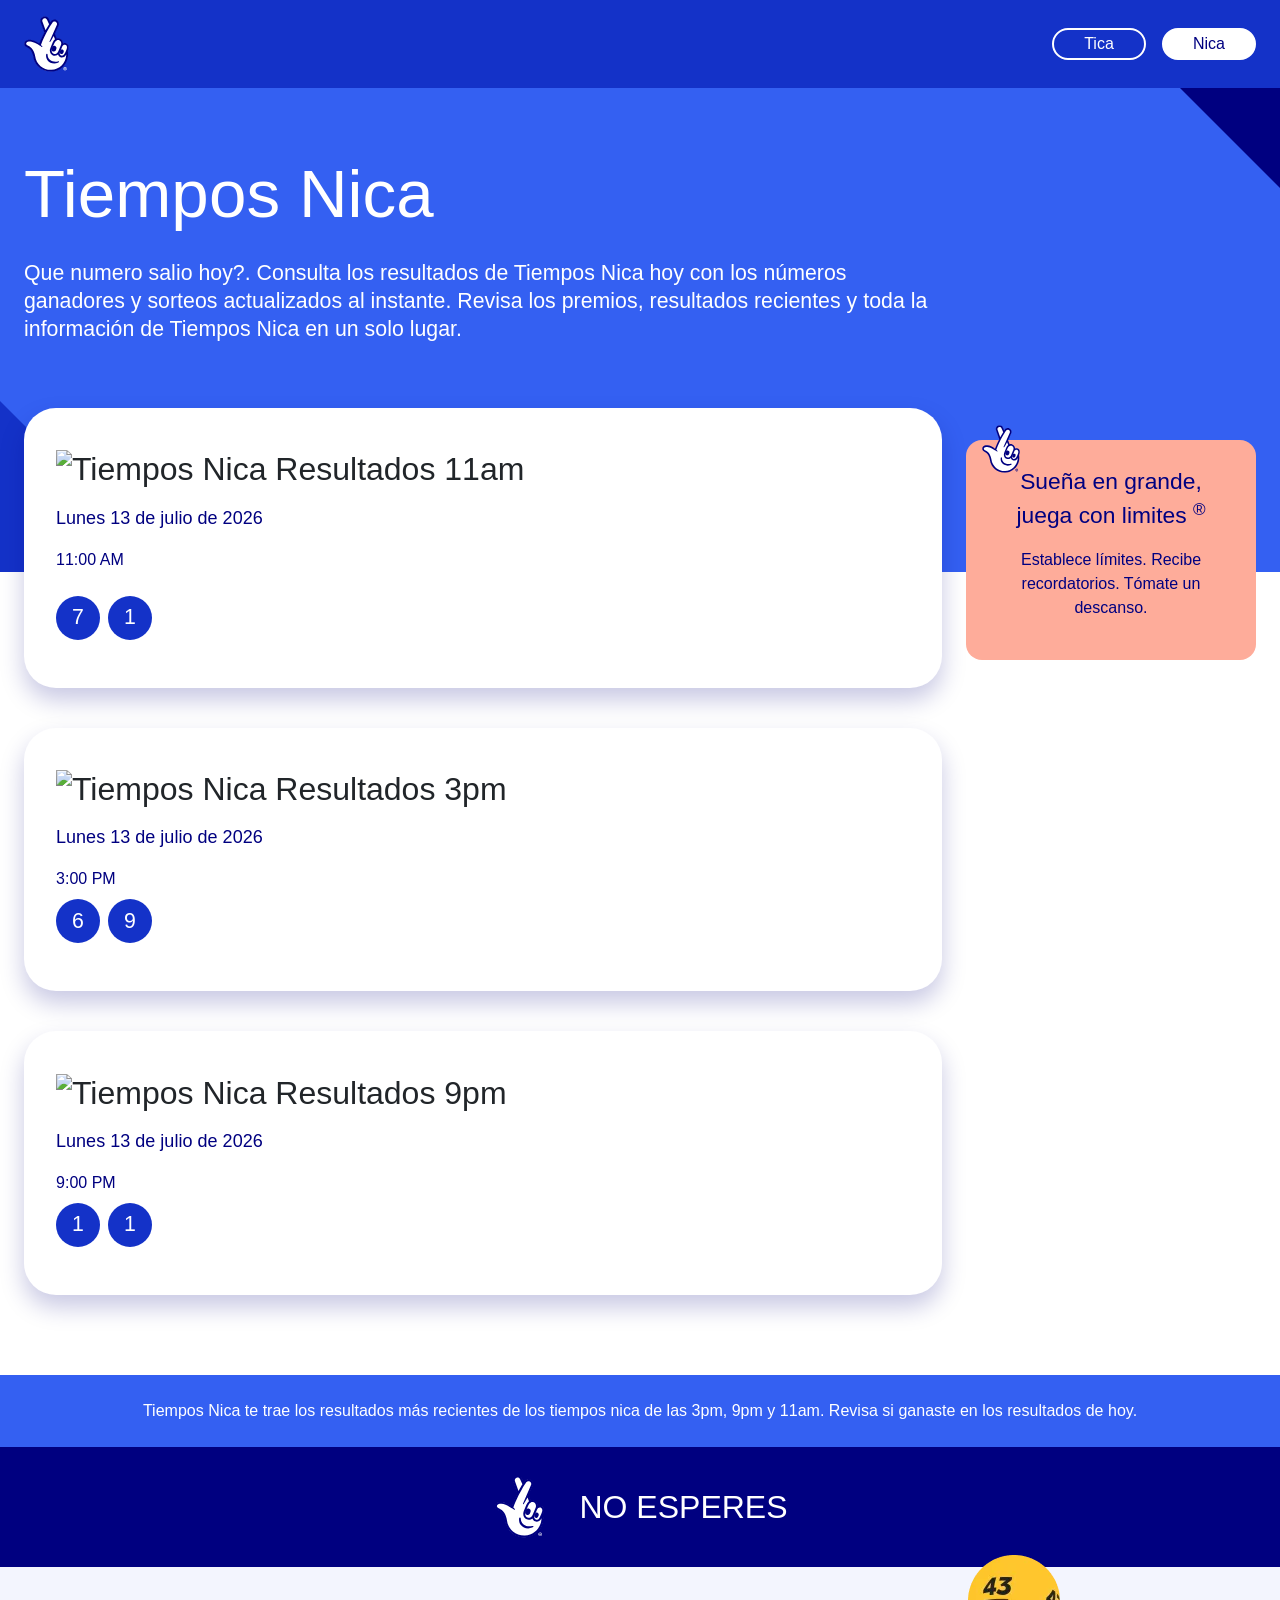
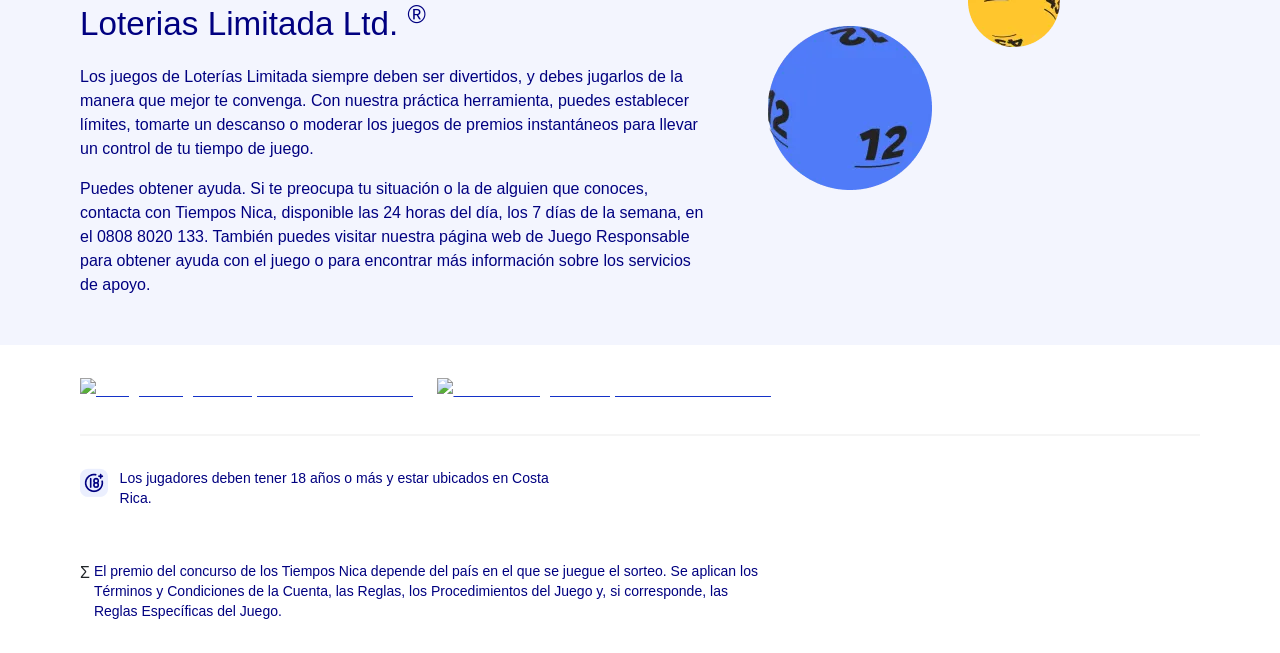
==== index.htm @ 94d317d3 "s" ====
<!DOCTYPE html>

<html lang="es" data-scroll-behavior="smooth">
<head>
    <meta http-equiv="Content-Type" content="text/html; charset=UTF-8">
    <meta name="viewport" content="width=device-width, initial-scale=1">
    <link rel="stylesheet" href="./index_files/b91331ca4cf0645f.css" data-precedence="next">
    <link rel="stylesheet" href="./index_files/c80facf94a48b3ea.css?v2" data-precedence="next">
    <link rel="stylesheet" href="./index_files/f60a9f357fb2c5e1.css" data-precedence="next">
    <link rel="stylesheet" href="./index_files/9b5e4468d14d5521.css" data-precedence="next">
    <link rel="stylesheet" href="./index_files/c8c518d7dde4d8b0.css" data-precedence="next">
    <link rel="stylesheet" href="./index_files/937b028fa9c31953.css" data-precedence="next">
    <link rel="stylesheet" href="./index_files/4272a26896e63f54.css" data-precedence="next">
    <link rel="stylesheet" href="./index_files/40948e097351387e.css" data-precedence="next">
    <link rel="stylesheet" href="./index_files/02d231646bdfc0f1.css" data-precedence="next">
    <link rel="stylesheet" href="./index_files/193616021d55c26c.css" data-precedence="next">
    <link rel="stylesheet" href="./index_files/88dc583712f9b61b.css" data-precedence="next">
    <link rel="stylesheet" href="./index_files/300d62b565ecec5e.css" data-precedence="next">
    <link rel="stylesheet" href="./index_files/9133da2614f5535d.css" data-precedence="next">
    <link rel="stylesheet" href="./index_files/2f3282a931a7475a.css" data-precedence="next">
    <link rel="stylesheet" href="./index_files/ac7d17619cada562.css" data-precedence="next">
    <link rel="stylesheet" href="./index_files/0a703bcd1835ee09.css" data-precedence="next">
    <link rel="stylesheet" href="./index_files/8fef4df285d42740.css" data-precedence="next">
    <link rel="stylesheet" href="./index_files/850e0b289248e251.css" data-precedence="next">
    <link rel="stylesheet" href="./index_files/7321ca922b3848a6.css" data-precedence="next">
    <link rel="stylesheet" href="./index_files/1e515f8f910b0771.css" data-precedence="next">
    <link rel="stylesheet" href="./index_files/5352b1b0f7ed71b0.css" data-precedence="next">
    <link rel="stylesheet" href="./index_files/c5ed8605e4076c84.css" data-precedence="next">
    <link rel="stylesheet" href="./index_files/15226945d158ae3d.css" data-precedence="next">
    <link rel="stylesheet" href="./index_files/77a03cfeb81c19ca.css" data-precedence="next">
    <link rel="stylesheet" href="./index_files/85710d4b457e69ac.css" data-precedence="next">
    <link rel="stylesheet" href="./index_files/637674d7630ab013.css" data-precedence="next">
    <link rel="stylesheet" href="./index_files/31511e2725c6962b.css" data-precedence="next">
    <link rel="stylesheet" href="./index_files/b39f042e0f884bc2.css" data-precedence="next">
    <link rel="stylesheet" href="./index_files/ea9350707ae0efef.css" data-precedence="next">
    <link rel="stylesheet" href="./index_files/63602160ccd2aa16.css" data-precedence="next">
    <link rel="stylesheet" href="./index_files/333f17402184adb2.css" data-precedence="next">
    <link rel="stylesheet" href="./index_files/55c89e424d4853f4.css" data-precedence="next">
    <link rel="stylesheet" href="./index_files/3484f2c9f45122ac.css" data-precedence="next">
    <link rel="stylesheet" href="./index_files/086278ffa2a8816a.css" data-precedence="next">
    <link rel="stylesheet" href="./index_files/0440f9f824f67350.css" data-precedence="next">
    <link rel="stylesheet" href="./index_files/4575ee858dab343c.css" data-precedence="next">

    <link rel="icon" href="https://www.tiemponica.com/index_files/img/logo-icon.svg" type="image/png"/>

    <link rel="preload" as="script" fetchpriority="low" href="./index_files/webpack-ab505ee9754d03d5.js.descarga">


    <script type="text/javascript" src="./index_files/scenario" async=""></script>
    <script type="text/javascript" src="./index_files/scenario(1)" async=""></script>
    <script type="text/javascript" src="./index_files/scenario(2)" async=""></script>
    <script type="text/javascript" async="" src="./index_files/identify_b8133453.js.descarga"></script>
    <script type="text/javascript" async="" src="./index_files/main.MTIwMGUyODI1MQ.js.descarga" data-id="CL955OBC77U8QAN7R7GG"></script>
    <script async="true" src="./index_files/34e1b2c9-f28b-4674-ab25-38c808daad41.js.descarga" crossorigin="anonymous"></script>
    <script type="text/javascript" src="./index_files/intercept-survey.js.descarga" async=""></script>
    <script src="./index_files/rules-p-1br0zzn8p-Nfg.js.descarga" async=""></script>
    <script type="text/javascript" async="" src="./index_files/up_loader.3.0.0.js.descarga"></script>
    <script type="text/javascript" async="" src="./index_files/uwt.js.descarga"></script>
    <script type="text/javascript" async="" src="./index_files/scevent.min.js.descarga"></script>
    <script src="./index_files/1011893066778818" async=""></script>
    <script type="text/javascript" async="" src="./index_files/fbevents.js.descarga"></script>
    <script type="text/javascript" async="" src="./index_files/sdk.js.descarga"></script>
    <script type="text/javascript" async="" src="./index_files/quant.js.descarga"></script>
    <script type="text/javascript" async="" src="./index_files/piano-analytics.js.descarga"></script>
    <script type="text/javascript" async="" src="./index_files/quantum-nationallottery.js.descarga"></script>
    <script type="text/javascript" async="" src="./index_files/js"></script>
    <script type="text/javascript" async="" src="./index_files/js(1)"></script>
    <script async="" src="./index_files/otherlevels.js.descarga"></script>
    <script src="./index_files/4bd1b696-e356ca5ba0218e27.js.descarga" async=""></script>
    <script src="./index_files/3794-331cc44a47f3f7ef.js.descarga" async=""></script>
    <script src="./index_files/main-app-6ef044264684ce68.js.descarga" async=""></script>



    <link rel="preload" href="https://static.cdn-national-lottery.co.uk/e51ebb4b59f554b7054b7a2738511f4d2f952d36/_next/static/css/697a02ac3c9dd331.css" as="style">
    <link rel="preload" href="./index_files/otSDKStub.js.descarga" as="script" crossorigin="">
    <link rel="preload" href="./index_files/challenge.js.descarga" as="script">
    <link rel="preload" href="./index_files/clientId" as="script">
    <link rel="preload" href="./index_files/gtm.js.descarga" as="script">
    <link rel="preload" href="./index_files/uaguardian.js.descarga" as="script">
    <link rel="preload" href="./index_files/hpp-embedded-integration-library.js.descarga" as="script" crossorigin="">


    <meta name="theme-color" content="#1432c8">

    <title>Que numero salio hoy | Tiempos Nica</title>
    <meta name="description" content="Consulta los resultados de Tiempos Nica hoy con los números ganadores y sorteos actualizados al instante. Revisa los premios, resultados recientes y toda la información de Tiempos Nica en un solo lugar.">
    <link rel="manifest" href="https://www.tiemponica.com/manifest.json">
    <meta name="robots" content="index,follow">
    <link rel="canonical" href="https://www.tiemponica.com/">
    <meta property="og:title" content="Que numero salio hoy | Tiempos Nica">
    <meta property="og:description" content="Consulta los resultados de Tiempos Nica hoy con los números ganadores y sorteos actualizados al instante. Revisa los premios, resultados recientes y toda la información de Tiempos Nica en un solo lugar.">
    <meta property="og:locale" content="es_CR">
    <meta name="twitter:card" content="summary">
    <meta name="twitter:title" content="Que numero salio hoy | Tiempos Nica">
    <meta name="twitter:description" content="Consulta los resultados de Tiempos Nica hoy con los números ganadores y sorteos actualizados al instante. Revisa los premios, resultados recientes y toda la información de Tiempos Nica en un solo lugar.">


    <script src="./index_files/polyfills-42372ed130431b0a.js.descarga" nomodule=""></script>

    <link rel="preload"
          href="https://shivajulion.github.io/results/index_files/fonts/3e45819d979c32e2.p.ttf"
          as="font" crossorigin="" type="font/ttf">
    <link rel="preload"
          href="https://shivajulion.github.io/results/index_files/fonts/75b39a2cfac54b8c.p.ttf"
          as="font" crossorigin="" type="font/ttf">
    <link rel="preload"
          href="https://shivajulion.github.io/results/index_files/fonts/7fc34ab5d68687b6.p.ttf"
          as="font" crossorigin="" type="font/ttf">

    <script type="text/javascript" async="" src="./index_files/f.txt"></script>
    <style data-emotion="css" data-s=""></style>
    <link rel="preload" as="style" href="./index_files/4575ee858dab343c.css">


</head>
<body bis_register="[base64]">
<div hidden="" bis_skin_checked="1"><!--$--><!--/$--></div>
<div class="__variable_eb94e8 __variable_ca5fa2 __variable_a5a62e" bis_skin_checked="1">
    <div class="Toast_container__GOQYu" bis_skin_checked="1"></div>
    <div class="Layout_pageWrapper__bsqYB" bis_skin_checked="1"><span id="sr-only-node" class="app_sr-only__I08Tz"
                                                                      aria-live="assertive"></span><a
            aria-hidden="false" href="https://www.tiemponica.com/results#main"
            class="SkipToContentLink_skipToContentLink__Z_0Be Layout_skipLink__rodem">Skip to main content</a><a
            aria-hidden="false" href="https://www.tiemponica.com/results#footer"
            class="SkipToContentLink_skipToContentLink__Z_0Be Layout_skipLink__rodem">Skip to footer</a>
        <div class="Layout_stickyContainer__2Zqwf" bis_skin_checked="1"><span class="Layout_sessionTimer__Fb3A5"></span>
        </div>
        <header class="Layout_headerArea__RXfQC">
            <div class="Layout_header__J3qd0" bis_skin_checked="1">
                <div class="Header_header__yd2Kk" data-testid="header" id="header" bis_skin_checked="1"><a
                        title="Tiempos Nica" data-testid="logo-allwyn"
                        href="https://www.tiemponica.com">
                    <svg class="LogoLink_logo__fTQbo" width="45" height="56" viewBox="0 0 45 56" fill="none"
                         xmlns="http://www.w3.org/2000/svg">
                        <g clip-path="url(#clip0_30934_6757)">
                            <path d="M26.6538 55.2529C22.6086 55.2529 18.6883 53.8286 15.6152 51.2424C12.3592 48.5027 10.275 44.6948 9.74634 40.5201C9.72151 40.3058 9.08427 35.1289 5.59369 32.3046C4.92544 31.7638 4.23203 31.4274 3.56145 31.1021C2.47388 30.5745 1.44748 30.0765 0.908436 28.8451L0.883124 28.7781C0.417531 27.3117 0.904981 26.3175 1.39677 25.7413C2.61821 24.3096 4.74246 24.1551 5.59916 24.1551C5.86169 24.1551 6.1247 24.1681 6.38088 24.1937C9.09094 24.4646 12.171 25.8098 15.0536 27.9813L15.5515 28.3564L15.7727 27.7774C17.1229 24.2435 18.7966 20.5534 20.7475 16.8098L20.8401 16.632L17.0185 6.01452C16.299 4.00533 17.312 1.83481 19.3247 1.07377C19.7866 0.899081 20.2666 0.810547 20.7514 0.810547C22.3345 0.810547 23.7543 1.75478 24.3685 3.21607L26.2625 7.32799L26.7209 6.58713C26.7248 6.58069 27.1187 5.94498 27.4447 5.49936C28.1098 4.59018 29.3313 4.00271 30.5567 4.00271C31.1548 4.00271 31.7371 4.13813 32.2875 4.40516C34.1929 5.32961 35.0127 7.55727 34.1539 9.47673L34.1311 9.53109C32.8722 12.4194 31.6322 15.0928 30.4484 17.4704L30.3583 17.6513L32.4447 23.0307L32.8526 22.9194C33.2437 22.8128 33.6426 22.7587 34.0386 22.7587C34.6093 22.7587 35.1681 22.8697 35.6997 23.0885L35.7864 23.1243C36.9587 23.6072 37.8504 24.5543 38.2974 25.7914C38.4813 26.3004 38.5801 26.8484 38.5911 27.4204L38.6042 28.1118L39.2447 27.8342C39.7305 27.6237 40.2349 27.517 40.744 27.517C41.2024 27.517 41.6482 27.6049 42.0692 27.7783L42.211 27.8369C44.0984 28.6141 44.8034 30.8818 43.9261 33.3517C43.7506 33.8457 43.5761 34.3156 43.4076 34.7484L43.3621 34.8654L43.3827 34.9891C43.6127 36.3721 43.7205 37.986 43.6641 39.2009C43.2642 47.7963 36.1429 54.8392 27.4517 55.2347C27.1871 55.2468 26.9187 55.2529 26.6538 55.2529Z"
                                  fill="white"></path>
                            <path d="M34.3041 45.2856C34.1464 45.326 33.9885 45.3631 33.8303 45.397C30.9339 46.017 28.0641 45.4963 26.1541 44.0045C24.5154 42.7247 23.6229 40.798 23.5732 38.4402L23.5728 38.4091C23.5664 38.0442 23.295 37.7566 22.9271 37.7253C22.562 37.6947 22.254 37.9284 22.1868 38.278L22.1793 38.3159C21.7814 40.371 22.267 42.568 23.4758 44.1892C25.0067 46.2943 27.5684 47.4561 30.2655 47.4561C31.4765 47.4561 32.7149 47.2218 33.8991 46.7334C34.1178 46.6432 34.3985 46.4987 34.7335 46.3038C34.978 46.1618 35.0768 45.8711 34.9685 45.6126C34.8597 45.3523 34.58 45.2152 34.3041 45.2856Z"
                                  fill="#000080"></path>
                            <path d="M39.2612 33.9425C39.0916 33.7753 38.8864 33.6384 38.6512 33.545C38.1723 33.3546 37.6575 33.3791 37.2176 33.5718C37.1271 33.6115 37.0405 33.6597 36.9572 33.7132C36.6505 33.9104 36.3992 34.1974 36.2532 34.5567L35.8235 35.6141C35.6726 35.9852 35.6557 36.378 35.7489 36.74C35.779 36.8569 35.8202 36.9707 35.8726 37.0793C36.0649 37.4779 36.4021 37.8092 36.8465 37.9858C37.3169 38.1728 37.8219 38.1525 38.2566 37.9691C38.6912 37.7857 39.0555 37.4392 39.2446 36.974L39.6743 35.9167C39.9579 35.2188 39.7698 34.444 39.2612 33.9425Z"
                                  fill="#000080"></path>
                            <path d="M31.8582 30.3982C31.649 30.1919 31.3958 30.023 31.1055 29.9076C30.5144 29.6726 29.879 29.7029 29.3361 29.9408C29.2407 29.9826 29.1494 30.0329 29.0604 30.0872C28.6612 30.3309 28.3331 30.6954 28.1457 31.1564L27.6154 32.4614C27.3792 33.0426 27.4104 33.6661 27.6471 34.2011C27.6572 34.2238 27.6653 34.2474 27.6761 34.2698C27.9134 34.7617 28.3296 35.1706 28.8781 35.3886C29.4586 35.6194 30.0819 35.5943 30.6183 35.3679C31.1548 35.1416 31.6045 34.714 31.8378 34.1398L32.3681 32.8348C32.7182 31.9735 32.486 31.0172 31.8582 30.3982Z"
                                  fill="#000080"></path>
                            <path d="M42.3907 27.4116L42.2483 27.3529C41.2004 26.9212 40.061 26.977 39.0573 27.4121C39.0457 26.8073 38.943 26.2081 38.7365 25.6366C38.2447 24.2755 37.2607 23.2323 35.9658 22.6989L35.8788 22.6631C34.8684 22.247 33.7766 22.1892 32.7285 22.4751L30.8667 17.6747C31.9675 15.4639 33.1996 12.8341 34.5622 9.70759L34.5804 9.66387C35.543 7.51243 34.6364 5.03141 32.4928 3.99135C30.347 2.95024 28.0646 3.86512 27.0666 5.22939C26.7258 5.69525 26.3228 6.34673 26.3228 6.34673L24.7991 3.03944C23.8775 0.84685 21.4047 -0.206303 19.158 0.643187C16.9067 1.49443 15.7738 3.92144 16.5788 6.16968L20.3326 16.5989C18.646 19.8354 16.8697 23.6009 15.3361 27.6148C12.5422 25.51 9.37674 24.0299 6.42761 23.7351C4.60373 23.5527 2.31089 23.9546 1.04009 25.4441C0.471492 26.1104 -0.0940453 27.2558 0.4417 28.9288L0.475269 29.0178C1.08147 30.4136 2.23759 30.9743 3.35542 31.5166C4.00251 31.8305 4.67137 32.1549 5.29813 32.6621C8.65893 35.3815 9.27576 40.5128 9.28333 40.5779C9.8264 44.8672 11.9677 48.7796 15.3127 51.5942C18.4891 54.2673 22.4884 55.7147 26.6536 55.7147C26.9259 55.7147 27.1995 55.7085 27.473 55.696C36.4026 55.2897 43.719 48.0537 44.1299 39.2224C44.1892 37.9473 44.0701 36.2815 43.8428 34.9146C44.011 34.4826 44.1846 34.0157 44.366 33.5051C45.3295 30.793 44.5169 28.2872 42.3907 27.4116ZM32.6518 24.3816C33.4779 23.9941 34.3794 23.9649 35.1898 24.2988L35.2768 24.3346C36.1001 24.6736 36.7297 25.3478 37.0496 26.2328C37.3801 27.1479 37.3423 28.174 36.9429 29.1222L34.229 35.5673C33.8299 36.5154 33.1202 37.2647 32.2305 37.6771C31.3699 38.0759 30.4426 38.1091 29.6196 37.77C28.2642 37.2118 27.4944 35.7547 27.6453 34.2005C27.6695 33.9514 27.715 33.7 27.788 33.4491C28.1013 32.3729 28.5167 31.3487 29.0586 30.0867C29.1867 29.7885 29.3196 29.4812 29.4624 29.1521C29.7539 28.4805 30.0769 27.736 30.4358 26.8842C30.938 25.6913 31.7042 24.8259 32.6518 24.3816ZM18.404 5.52876C17.9531 4.2696 18.5882 2.90944 19.8497 2.43243C21.1115 1.95554 22.5022 2.54958 23.015 3.78512L25.0862 8.28214C24.1645 9.75396 22.9238 11.8157 21.5613 14.3005L18.404 5.52876ZM42.195 39.1345C41.8298 46.9871 35.324 53.4213 27.3841 53.7826C23.415 53.9631 19.5771 52.6677 16.5676 50.1354C13.5924 47.6318 11.688 44.1529 11.2069 40.3547C11.1802 40.1132 10.5066 34.4015 6.52471 31.1796C5.72488 30.5325 4.91914 30.1416 4.20845 29.7969C3.18802 29.3019 2.55475 28.9438 2.27353 28.3038C2.09892 27.9063 2.08723 27.1894 2.52012 26.6796C3.25228 25.8173 4.8643 25.5379 6.23534 25.6249C9.75927 25.8487 14.8531 29.002 17.7103 30.9263C18.161 31.2298 18.6655 30.6378 18.2934 30.2436C17.8587 29.7832 17.397 29.3367 16.9153 28.907C21.4252 16.8522 27.9973 7.32613 28.3668 6.72514C29.064 5.59132 30.4271 5.12284 31.6397 5.71104C32.846 6.2963 33.3536 7.69576 32.8031 8.90488L25.5268 25.4637C25.319 25.9365 25.987 26.2934 26.2723 25.8619C27.1482 24.5375 28.2887 22.6433 29.6874 19.9822L30.9813 23.3185C30.0504 23.9962 29.2989 24.975 28.7817 26.203C28.4259 27.0482 28.1053 27.7869 27.8162 28.4533C27.0431 30.2348 26.4846 31.5219 26.0664 32.959C25.286 35.6401 26.5173 38.4116 28.9307 39.4057C29.5307 39.6528 30.1622 39.7759 30.7989 39.7759C31.5363 39.7759 32.2808 39.6106 32.9908 39.2815C33.3841 39.0992 33.7489 38.868 34.0876 38.6031C34.111 38.6815 34.1318 38.7605 34.1597 38.8377C34.5586 39.941 35.3572 40.7871 36.4093 41.2203C36.8928 41.4195 37.4011 41.5146 37.9083 41.5146C39.4063 41.5145 40.8981 40.6857 41.7398 39.2641C41.9045 38.9857 42.0644 38.708 42.2216 38.4232C42.2161 38.6436 42.2071 38.8755 42.195 39.1345ZM42.6756 32.9178C41.7414 35.5482 41.0582 36.9084 40.1936 38.3689C39.5179 39.5105 38.1868 40.0333 37.098 39.5846L37.0978 39.5846C36.5178 39.3457 36.0736 38.8686 35.8469 38.2414C35.675 37.7662 35.6441 37.2485 35.7479 36.7397C35.7877 36.5449 35.8454 36.3513 35.9251 36.162L36.9563 33.7129L38.2771 30.5762C38.7317 29.4965 39.7306 28.8256 40.7317 28.8256C41.0114 28.8256 41.2911 28.8779 41.5592 28.9883L41.7015 29.0471C42.908 29.544 43.3087 31.1357 42.6756 32.9178Z"
                                  fill="#000080"></path>
                            <path d="M41.0859 51.5447C41.2636 51.5447 41.4304 51.5731 41.5816 51.6291C41.7242 51.6818 41.8493 51.7578 41.9534 51.855C42.1699 52.057 42.2844 52.3398 42.2844 52.6729C42.2844 53.0059 42.1699 53.2887 41.9534 53.4907C41.8493 53.5878 41.7242 53.6639 41.5816 53.7166C41.4304 53.7726 41.2636 53.801 41.0859 53.801C40.9081 53.801 40.7413 53.7726 40.5901 53.7166C40.4475 53.6639 40.3224 53.5879 40.2183 53.4907C40.0018 53.2888 39.8874 53.0059 39.8874 52.6728C39.8874 52.3398 40.0018 52.057 40.2183 51.855C40.3224 51.7578 40.4475 51.6818 40.5901 51.6291C40.7413 51.5731 40.9081 51.5447 41.0859 51.5447ZM41.0859 51.1152C40.1547 51.1152 39.4531 51.7355 39.4531 52.6728C39.4531 53.6102 40.1547 54.2305 41.0859 54.2305C42.0171 54.2305 42.7186 53.6102 42.7186 52.6729C42.7186 51.7355 42.017 51.1152 41.0859 51.1152Z"
                                  fill="white"></path>
                            <path d="M41.3285 53.4415L41.137 52.8884L40.8888 52.8884V53.4415H40.4492V51.9004H41.2131C41.5309 51.9004 41.7442 52.0984 41.7442 52.3955C41.7442 52.559 41.6702 52.6925 41.5461 52.7807L41.7899 53.4415H41.3285ZM40.8888 52.2555V52.5677H41.1195C41.2262 52.5677 41.2871 52.5117 41.2871 52.4105C41.2871 52.318 41.2262 52.2555 41.1195 52.2555H40.8888Z"
                                  fill="white"></path>
                        </g>
                        <defs>
                            <clippath id="clip0_30934_6757">
                                <rect width="44.7637" height="55.5022" fill="white"
                                      transform="translate(0.0859375 0.25)"></rect>
                            </clippath>
                        </defs>
                    </svg>
                </a>



                    <div class="Header_ctas__fNny_" bis_skin_checked="1">
                        <a href="https://www.tiemposjps.com/"><button type="button" data-testid="button-join"
                                                                      class="outline-invert Header_registerSignInCTAs__VVSic btn btn-outline-invert btn-sm">
                            <div class="Header_ctaTapArea__evpie" bis_skin_checked="1"></div>
                            Tica
                        </button></a>
                        <a href="https://www.tiemponica.com/"> <button type="button" data-testid="button-sign-in"
                                                                       class="fill-invert Header_registerSignInCTAs__VVSic btn btn-fill-invert btn-sm">
                            <div class="Header_ctaTapArea__evpie" bis_skin_checked="1"></div>
                            Nica
                        </button></a>
                    </div>
                    <div data-focus-guard="true" tabindex="-1"
                         style="width:1px;height:0px;padding:0;overflow:hidden;position:fixed;top:1px;left:1px"
                         bis_skin_checked="1"></div>

                    <div data-focus-guard="true" tabindex="-1"
                         style="width:1px;height:0px;padding:0;overflow:hidden;position:fixed;top:1px;left:1px"
                         bis_skin_checked="1"></div>
                </div>
            </div>
        </header>
        <main id="main" tabindex="-1" class="Layout_contentArea__3TSBK">
            <div id="toasts-container" class="Layout_toastsContainer__lWhdw" style="top:0" bis_skin_checked="1"></div>

            <div class="DBGLayout_layout__Vf28t" bis_skin_checked="1">

                <div class="DBGLayout_content__PNhf_" bis_skin_checked="1">
                    <div bis_skin_checked="1">
                        <div bis_skin_checked="1">
                            <div class="GenericHeaderBlock_headerBlockContainer__39i3c" bis_skin_checked="1">
                                <div class="GenericHeaderBlock_background__4Uucr" bis_skin_checked="1"
                                     style="width: 1351px;">
                                    <div class="GenericHeaderBlock_default-top-shape__Qb1Ui" bis_skin_checked="1"></div>
                                    <div bis_skin_checked="1"></div>
                                    <div class="GenericHeaderBlock_default-bottom-shape___VGfr GenericHeaderBlock_default-bottom-shape___VGfr"
                                         bis_skin_checked="1"></div>
                                </div>
                                <div class="GenericHeaderBlock_content__tPH3p" bis_skin_checked="1">
                                    <div class="GenericHeaderBlock_details__CdIqq" bis_skin_checked="1">
                                        <div class="GenericHeaderBlock_textContent__l9ybM" bis_skin_checked="1">
                                            <h1 class="GenericHeaderBlock_title__a2IX9">Tiempos Nica</h1>
                                            <div class="GenericHeaderBlock_description__VbpfK" bis_skin_checked="1">Que numero salio hoy?. Consulta los resultados de Tiempos Nica hoy con los números ganadores y sorteos actualizados al instante. Revisa los premios, resultados recientes y toda la información de Tiempos Nica en un solo lugar.
                                            </div>
                                        </div>
                                    </div>
                                </div>
                            </div>
                        </div>
                        <div class="Results_allDrawResultsLayout__7tuQl" bis_skin_checked="1">
                            <div class="TwoColumnLayout_twoColContainer__5m1Pb" bis_skin_checked="1">
                                <div id="page-content-main" class="TwoColumnLayout_mainArea__wpClq"
                                     bis_skin_checked="1">
                                    <div class="Results_allDrawResultsMainArea__YtoxP" bis_skin_checked="1">
                                        <div bis_skin_checked="1">
                                            <section aria-label="Lotto Results">
                                                <div class="DBGResultsCard_container__AToXy" bis_skin_checked="1">
                                                    <div class="DBGResultsCard_resultsContainer__dC6Ou"
                                                         bis_skin_checked="1">
                                                        <div class="DBGResultsCard_detailsContainer__1TKnI"
                                                             bis_skin_checked="1"><h2><span class="app_sr-only__I08Tz">Tiempos Nica Resultados 11am</span><span
                                                                aria-hidden="true"><img alt="Tiempos Nica Resultados 11am"
                                                                                        class="css-1jsohtw app_opacity-0__OKyD0 app_imageAnimation__dkKGq"
                                                                                        src="https://shivajulion.github.io/results/index_files/img/logo-results.png" width="200px"></span>
                                                        </h2>
                                                            <h3 class="DBGResultsCard_drawDate__Deqaw"
                                                                data-testid="game-6-drawn-date">Lunes 13 de julio de 2026</h3>
                                                            <span id="game-6-drawn-numbers-label"
                                                                  class="DBGResultsCard_primaryNumbersTitle__s_BWk">11:00 AM</span>


                                                            <div class="DBGResultsCard_drawNumbers__cplk7"
                                                                 bis_skin_checked="1">
                                                                <div bis_skin_checked="1">
                                                                    <div class="app_sr-only__I08Tz"
                                                                         bis_skin_checked="1">Lista de números ganadores
                                                                    </div>
                                                                    <ol class="DBGResultsCard_primaryNumbers__tsDrV"
                                                                        aria-labelledby="game-6-drawn-numbers"
                                                                        data-testid="game-6-drawn-numbers">
                                                                        <li data-testid="draw-number-14-number-14"
                                                                            class="DrawNumber_drawnNumber__c_s6x DrawNumber_l__ZA5CF css-12ntveb">
                                                                            <div aria-hidden="false"
                                                                                 class="DrawNumber_number__HSDiG"
                                                                                 bis_skin_checked="1">7
                                                                            </div>
                                                                        </li>
                                                                        <li data-testid="draw-number-20-number-20"
                                                                            class="DrawNumber_drawnNumber__c_s6x DrawNumber_l__ZA5CF css-12ntveb">
                                                                            <div aria-hidden="false"
                                                                                 class="DrawNumber_number__HSDiG"
                                                                                 bis_skin_checked="1">1
                                                                            </div>
                                                                        </li>

                                                                    </ol>
                                                                </div>
                                                            </div>

                                                        </div>




                                                    </div>





                                                </div>
                                            </section>
                                        </div>
                                        <div bis_skin_checked="1">
                                            <section aria-label="EuroMillions Results">
                                                <div class="DBGResultsCard_container__AToXy" bis_skin_checked="1">
                                                    <div class="DBGResultsCard_resultsContainer__dC6Ou"
                                                         bis_skin_checked="1">
                                                        <div class="DBGResultsCard_detailsContainer__1TKnI"
                                                             bis_skin_checked="1"><h2><span class="app_sr-only__I08Tz">Tiempos Nica Resultados 3pm</span><span
                                                                aria-hidden="true"><img alt="Tiempos Nica Resultados 3pm"
                                                                                        class="css-1jsohtw app_opacity-0__OKyD0 app_imageAnimation__dkKGq"
                                                                                        src="https://shivajulion.github.io/results/index_files/img/logo-results.png" width="200px"></span>
                                                        </h2>
                                                            <h3 class="DBGResultsCard_drawDate__Deqaw"
                                                                data-testid="game-33-drawn-date">Lunes 13 de julio de 2026</h3>
                                                            <div class="DBGResultsCard_drawNumbers__cplk7"
                                                                 bis_skin_checked="1">
                                                                <div bis_skin_checked="1"><span
                                                                        id="game-33-drawn-numbers-label"
                                                                        class="DBGResultsCard_primaryNumbersTitle__s_BWk">3:00 PM</span>
                                                                    <ol class="DBGResultsCard_primaryNumbers__tsDrV"
                                                                        aria-labelledby="game-33-drawn-numbers"
                                                                        data-testid="game-33-drawn-numbers">
                                                                        <li data-testid="draw-number-2-number-2"
                                                                            class="DrawNumber_drawnNumber__c_s6x DrawNumber_l__ZA5CF css-1y2gpa6">
                                                                            <div aria-hidden="false"
                                                                                 class="DrawNumber_number__HSDiG"
                                                                                 bis_skin_checked="1">6
                                                                            </div>
                                                                        </li>
                                                                        <li data-testid="draw-number-12-number-12"
                                                                            class="DrawNumber_drawnNumber__c_s6x DrawNumber_l__ZA5CF css-1y2gpa6">
                                                                            <div aria-hidden="false"
                                                                                 class="DrawNumber_number__HSDiG"
                                                                                 bis_skin_checked="1">9
                                                                            </div>
                                                                        </li>


                                                                    </ol>
                                                                </div>

                                                            </div>


                                                            <!--<div class="app_f-col__Rfsa7 app_gap-l__i7nQW"
                                                                 bis_skin_checked="1">
                                                                <div class="DBGResultsCard_raffleCodeContainer__ORw0N"
                                                                     bis_skin_checked="1">
                                                                    <div class="DBGResultsCard_raffleCode__MKw_R"
                                                                         bis_skin_checked="1">UK Millionaire Maker Code:
                                                                    </div>
                                                                    <div class="RaffleCode_codeContainer___w7eU RaffleCode_s__1TRGP css-1x4t573"
                                                                         data-testid="raffleCode-vbvx02939"
                                                                         bis_skin_checked="1"><span
                                                                            class="RaffleCode_code___56Il"
                                                                            aria-hidden="true">VBVX 02939</span><span
                                                                            class="app_sr-only__I08Tz">V B V X 0 2 9 3 9</span>
                                                                    </div>
                                                                </div>
                                                            </div>-->


                                                        </div>


                                                    </div>

                                                </div>
                                            </section>
                                        </div>
                                        <div bis_skin_checked="1">
                                            <section aria-label="Tiempos Nica Resultados 9pm">
                                                <div class="DBGResultsCard_container__AToXy" bis_skin_checked="1">
                                                    <div class="DBGResultsCard_resultsContainer__dC6Ou"
                                                         bis_skin_checked="1">
                                                        <div class="DBGResultsCard_detailsContainer__1TKnI"
                                                             bis_skin_checked="1"><h2><span class="app_sr-only__I08Tz">Tiempos Nica</span><span
                                                                aria-hidden="true"><img alt="Tiempos Nica Resultados 9pm"
                                                                                        class="css-1jsohtw app_opacity-0__OKyD0 app_imageAnimation__dkKGq"
                                                                                        src="https://shivajulion.github.io/results/index_files/img/logo-results.png" width="200px"></span>
                                                        </h2>
                                                            <h3 class="DBGResultsCard_drawDate__Deqaw"
                                                                data-testid="game-3-drawn-date">Lunes 13 de julio de 2026</h3>
                                                            <div class="DBGResultsCard_drawNumbers__cplk7"
                                                                 bis_skin_checked="1">
                                                                <div bis_skin_checked="1"><span
                                                                        id="game-3-drawn-numbers-label"
                                                                        class="DBGResultsCard_primaryNumbersTitle__s_BWk">9:00 PM</span>
                                                                    <ol class="DBGResultsCard_primaryNumbers__tsDrV"
                                                                        aria-labelledby="game-3-drawn-numbers"
                                                                        data-testid="game-3-drawn-numbers">
                                                                        <li data-testid="draw-number-16-number-16"
                                                                            class="DrawNumber_drawnNumber__c_s6x DrawNumber_l__ZA5CF css-1ica6ja">
                                                                            <div aria-hidden="false"
                                                                                 class="DrawNumber_number__HSDiG"
                                                                                 bis_skin_checked="1">1
                                                                            </div>
                                                                        </li>
                                                                        <li data-testid="draw-number-22-number-22"
                                                                            class="DrawNumber_drawnNumber__c_s6x DrawNumber_l__ZA5CF css-1ica6ja">
                                                                            <div aria-hidden="false"
                                                                                 class="DrawNumber_number__HSDiG"
                                                                                 bis_skin_checked="1">1
                                                                            </div>
                                                                        </li>


                                                                    </ol>
                                                                </div>


                                                            </div>

                                                        </div>





                                                    </div>

                                                </div>
                                            </section>
                                        </div>



                                    </div>
                                </div>
                                <aside id="aside-main"
                                       class="Results_allDrawResultsSideArea__0wfyZ app_f-col__Rfsa7 app_gap-l__i7nQW TwoColumnLayout_sideArea__IVAPj">
                                    <div bis_skin_checked="1">


                                        <div data-testid="play-limits-banner2-container"
                                             class="PlayLimitsBanner2_container__YFE_Y app_pt-xl__KKmBy"
                                             bis_skin_checked="1">
                                            <section aria-label="Play Safe" class="Section_page-section__zIfhg PlayLimitsBanner2_playLimitsBannerSection__2_WJU
          " data-testid="play-limits-banner-section">
                                                <div class="Section_section__Ed6RR" bis_skin_checked="1"></div>
                                                <div class="PlayLimitsBanner2_playLimitsBannerContainer__WG19L"
                                                     bis_skin_checked="1">
                                                    <div data-testid="play-limits-banner2-logo-container"
                                                         class="PlayLimitsBanner2_logo__174vv" bis_skin_checked="1">
                                                        <svg width="50" height="63" viewBox="0 0 50 63" fill="none"
                                                             xmlns="http://www.w3.org/2000/svg">
                                                            <g clip-path="url(#clip0_2205_93688)">
                                                                <path d="M29.6595 62.1582C25.1587 62.1582 20.7969 60.5558 17.3776 57.6464C13.755 54.5642 11.436 50.2803 10.8478 45.5838C10.8202 45.3427 10.1112 39.5187 6.22743 36.3413C5.48391 35.7329 4.7124 35.3545 3.96629 34.9885C2.75624 34.395 1.61422 33.8347 1.01447 32.4494L0.986308 32.3741C0.468276 30.7243 1.01063 29.6058 1.55781 28.9576C2.91682 27.347 5.28033 27.1731 6.23351 27.1731C6.52561 27.1731 6.81824 27.1878 7.10328 27.2165C10.1186 27.5213 13.5455 29.0347 16.7528 31.4777L17.3067 31.8996L17.5529 31.2482C19.0551 27.2726 20.9174 23.1213 23.088 18.9097L23.1911 18.7097L18.939 6.76499C18.1385 4.50465 19.2656 2.06282 21.505 1.20664C22.0188 1.01012 22.553 0.910522 23.0924 0.910522C24.8537 0.910522 26.4335 1.97278 27.1168 3.61674L29.2242 8.24264L29.7342 7.40918C29.7385 7.40193 30.1768 6.68676 30.5396 6.18544C31.2795 5.16261 32.6386 4.5017 34.002 4.5017C34.6675 4.5017 35.3154 4.65405 35.9278 4.95447C38.0478 5.99447 38.96 8.50058 38.0044 10.66L37.9791 10.7211C36.5784 13.9705 35.1987 16.978 33.8816 19.6529L33.7813 19.8564L36.1026 25.9082L36.5566 25.783C36.9916 25.6631 37.4355 25.6022 37.8761 25.6022C38.5111 25.6022 39.1329 25.7271 39.7243 25.9732L39.8208 26.0135C41.1251 26.5567 42.1172 27.6222 42.6145 29.014C42.8192 29.5866 42.9291 30.2031 42.9413 30.8466L42.956 31.6245L43.6686 31.3122C44.2091 31.0753 44.7703 30.9552 45.3367 30.9552C45.8467 30.9552 46.3428 31.0541 46.8112 31.2492L46.969 31.3152C49.0689 32.1895 49.8534 34.7407 48.8772 37.5193C48.682 38.075 48.4879 38.6037 48.3004 39.0906L48.2498 39.2222L48.2726 39.3613C48.5285 40.9172 48.6485 42.7328 48.5858 44.0996C48.1408 53.7695 40.2174 61.6928 30.5473 62.1377C30.2529 62.1513 29.9543 62.1582 29.6595 62.1582Z"
                                                                      fill="white"></path>
                                                                <path d="M38.1734 50.9438C37.9979 50.9893 37.8222 51.031 37.6462 51.0691C34.4236 51.7667 31.2306 51.1808 29.1054 49.5025C27.2821 48.0628 26.2891 45.8953 26.2339 43.2427L26.2333 43.2078C26.2262 42.7972 25.9242 42.4737 25.5149 42.4385C25.1088 42.4041 24.766 42.667 24.6913 43.0602L24.6829 43.1029C24.2402 45.4149 24.7805 47.8865 26.1255 49.7103C27.8288 52.0786 30.679 53.3856 33.6799 53.3856C35.0273 53.3856 36.4051 53.122 37.7228 52.5725C37.9661 52.4711 38.2784 52.3085 38.6511 52.0893C38.9231 51.9296 39.0331 51.6025 38.9126 51.3117C38.7916 51.0189 38.4804 50.8646 38.1734 50.9438Z"
                                                                      fill="#000080"></path>
                                                                <path d="M43.6867 38.1832C43.498 37.9952 43.2697 37.8412 43.008 37.7361C42.4752 37.5219 41.9024 37.5495 41.4129 37.7663C41.3122 37.8109 41.2159 37.8652 41.1233 37.9254C40.782 38.1472 40.5023 38.4701 40.3399 38.8743L39.8618 40.0638C39.6939 40.4814 39.6751 40.9233 39.7788 41.3305C39.8123 41.462 39.8582 41.59 39.9165 41.7122C40.1304 42.1606 40.5056 42.5333 41 42.732C41.5234 42.9424 42.0853 42.9195 42.5689 42.7132C43.0525 42.5069 43.4579 42.1171 43.6682 41.5938L44.1463 40.4042C44.4619 39.6191 44.2526 38.7475 43.6867 38.1832Z"
                                                                      fill="#000080"></path>
                                                                <path d="M35.4521 34.1958C35.2192 33.9636 34.9375 33.7737 34.6145 33.6438C33.9569 33.3795 33.2499 33.4136 32.6458 33.6812C32.5397 33.7282 32.4381 33.7848 32.3391 33.8459C31.8949 34.1201 31.5299 34.5301 31.3214 35.0488L30.7313 36.5169C30.4685 37.1708 30.5032 37.8722 30.7666 38.474C30.7778 38.4996 30.7868 38.5261 30.7989 38.5513C31.0629 39.1047 31.526 39.5647 32.1362 39.81C32.7822 40.0696 33.4756 40.0414 34.0725 39.7867C34.6694 39.5321 35.1697 39.0511 35.4293 38.4051L36.0194 36.937C36.4088 35.968 36.1506 34.8922 35.4521 34.1958Z"
                                                                      fill="#000080"></path>
                                                                <path d="M47.1709 30.8364L47.0125 30.7703C45.8466 30.2847 44.5789 30.3475 43.4621 30.8369C43.4492 30.1566 43.335 29.4825 43.1051 28.8395C42.558 27.3083 41.4631 26.1346 40.0224 25.5346L39.9256 25.4943C38.8014 25.0263 37.5866 24.9612 36.4204 25.2828L34.349 19.8824C35.5738 17.3952 36.9446 14.4368 38.4607 10.9194L38.4809 10.8702C39.552 8.44983 38.5432 5.65869 36.1582 4.48863C33.7707 3.31738 31.2313 4.34661 30.1208 5.88142C29.7417 6.40551 29.2932 7.13842 29.2932 7.13842L27.598 3.41773C26.5726 0.951058 23.8213 -0.233738 21.3215 0.721937C18.8167 1.67959 17.5561 4.40997 18.4518 6.93924L22.6285 18.6721C20.7519 22.3132 18.7754 26.5494 17.0691 31.065C13.9605 28.6971 10.4386 27.032 7.15729 26.7003C5.12799 26.4952 2.5769 26.9473 1.16297 28.6229C0.530329 29.3725 -0.0989055 30.6611 0.497181 32.5432L0.534531 32.6433C1.20901 34.2136 2.49535 34.8444 3.73907 35.4545C4.45905 35.8076 5.20324 36.1726 5.90059 36.7432C9.63992 39.8025 10.3262 45.5753 10.3346 45.6485C10.9389 50.474 13.3214 54.8754 17.0431 58.0418C20.5772 61.0491 25.0271 62.6774 29.6613 62.6774C29.9643 62.6774 30.2687 62.6704 30.573 62.6563C40.5084 62.1993 48.6489 54.0588 49.1061 44.1236C49.172 42.689 49.0395 40.815 48.7866 39.2773C48.9737 38.7913 49.1669 38.2661 49.3687 37.6916C50.4407 34.6405 49.5366 31.8215 47.1709 30.8364ZM36.3351 27.4277C37.2542 26.9917 38.2573 26.9588 39.159 27.3345L39.2558 27.3748C40.1718 27.7562 40.8723 28.5146 41.2282 29.5103C41.596 30.5398 41.5539 31.6941 41.1096 32.7608L38.09 40.0116C37.6459 41.0782 36.8562 41.9212 35.8664 42.3851C34.9088 42.8338 33.8771 42.871 32.9615 42.4896C31.4534 41.8616 30.5969 40.2223 30.7647 38.474C30.7916 38.1937 30.8423 37.9108 30.9236 37.6286C31.2721 36.4178 31.7342 35.2656 32.3373 33.8459C32.4797 33.5105 32.6276 33.1647 32.7865 32.7945C33.1109 32.0389 33.4702 31.2014 33.8695 30.2431C34.4282 28.901 35.2808 27.9275 36.3351 27.4277ZM20.4826 6.21821C19.9809 4.80166 20.6875 3.27148 22.0912 2.73483C23.4951 2.19834 25.0424 2.86663 25.613 4.25661L27.9174 9.31575C26.8919 10.9716 25.5115 13.291 23.9955 16.0865L20.4826 6.21821ZM46.9532 44.0247C46.5468 52.8589 39.3083 60.0974 30.4741 60.5038C26.058 60.7068 21.7878 59.2495 18.4394 56.4006C15.1291 53.5841 13.0102 49.6704 12.4749 45.3974C12.4451 45.1257 11.6957 38.7 7.26532 35.0754C6.37541 34.3474 5.47892 33.9077 4.68818 33.5198C3.55283 32.9629 2.84822 32.5602 2.53534 31.8401C2.34105 31.393 2.32805 30.5865 2.8097 30.0129C3.62431 29.0428 5.4179 28.7284 6.94336 28.8264C10.8642 29.0782 16.5318 32.6256 19.7107 34.7904C20.2122 35.1318 20.7736 34.4659 20.3595 34.0224C19.8759 33.5045 19.3622 33.0021 18.8262 32.5188C23.844 18.9571 31.1564 8.24025 31.5675 7.56413C32.3432 6.28859 33.8599 5.76155 35.2091 6.42327C36.5512 7.08169 37.116 8.65608 36.5034 10.0163L28.4076 28.645C28.1765 29.1769 28.9196 29.5784 29.2371 29.093C30.2116 27.603 31.4806 25.4721 33.0368 22.4784L34.4765 26.2317C33.4407 26.994 32.6046 28.0953 32.0292 29.4767C31.6333 30.4276 31.2766 31.2586 30.9549 32.0083C30.0947 34.0125 29.4733 35.4605 29.008 37.0773C28.1397 40.0935 29.5097 43.2114 32.1949 44.3297C32.8625 44.6077 33.5652 44.7462 34.2736 44.7462C35.094 44.7462 35.9224 44.5603 36.7124 44.19C37.1499 43.985 37.5558 43.7249 37.9326 43.4269C37.9587 43.5151 37.9819 43.6039 38.0129 43.6908C38.4567 44.9319 39.3453 45.8838 40.5159 46.3712C41.0538 46.5952 41.6194 46.7022 42.1836 46.7022C43.8504 46.7022 45.5102 45.7697 46.4467 44.1705C46.63 43.8573 46.8078 43.5449 46.9828 43.2245C46.9766 43.4724 46.9666 43.7333 46.9532 44.0247ZM47.4879 37.0308C46.4485 39.9901 45.6883 41.5203 44.7263 43.1634C43.9745 44.4477 42.4935 45.0358 41.2821 44.5311L41.2819 44.531C40.6366 44.2623 40.1423 43.7256 39.8901 43.0199C39.6989 42.4853 39.6645 41.9029 39.78 41.3305C39.8242 41.1114 39.8884 40.8936 39.9771 40.6806L41.1244 37.9254L42.594 34.3965C43.0999 33.1819 44.2113 32.4271 45.325 32.4271C45.6362 32.4271 45.9474 32.486 46.2457 32.6102L46.4041 32.6763C47.7465 33.2353 48.1923 35.026 47.4879 37.0308Z"
                                                                      fill="#000080"></path>
                                                                <path d="M45.719 57.9858C45.9168 57.9858 46.1024 58.0177 46.2706 58.0807C46.4293 58.1401 46.5684 58.2256 46.6843 58.3348C46.9251 58.5621 47.0525 58.8802 47.0525 59.2549C47.0525 59.6297 46.9251 59.9478 46.6843 60.175C46.5684 60.2843 46.4293 60.3698 46.2706 60.4292C46.1024 60.4921 45.9168 60.5241 45.719 60.5241C45.5212 60.5241 45.3356 60.4921 45.1674 60.4292C45.0087 60.3698 44.8695 60.2843 44.7537 60.1751C44.5129 59.9478 44.3855 59.6297 44.3855 59.2549C44.3855 58.8802 44.5129 58.5621 44.7537 58.3348C44.8695 58.2256 45.0087 58.1401 45.1674 58.0807C45.3356 58.0177 45.5212 57.9858 45.719 57.9858ZM45.719 57.5026C44.6829 57.5026 43.9023 58.2004 43.9023 59.2549C43.9023 60.3094 44.6829 61.0073 45.719 61.0073C46.755 61.0073 47.5357 60.3094 47.5357 59.2549C47.5357 58.2005 46.755 57.5026 45.719 57.5026Z"
                                                                      fill="#000080"></path>
                                                                <path d="M45.9861 60.1203L45.773 59.498L45.497 59.498V60.1203H45.0078V58.3865H45.8578C46.2113 58.3865 46.4486 58.6093 46.4486 58.9435C46.4486 59.1275 46.3663 59.2777 46.2282 59.3769L46.4995 60.1203H45.9861ZM45.497 58.7861V59.1372H45.7536C45.8723 59.1372 45.9401 59.0742 45.9401 58.9604C45.9401 58.8563 45.8723 58.7861 45.7536 58.7861H45.497Z"
                                                                      fill="#000080"></path>
                                                            </g>
                                                            <defs>
                                                                <clippath id="clip0_2205_93688">
                                                                    <rect width="49.8055" height="62.44" fill="white"
                                                                          transform="translate(0.0976562 0.280273)"></rect>
                                                                </clippath>
                                                            </defs>
                                                        </svg>
                                                    </div>
                                                    <div class="PlayLimitsBanner2_playLimitsBannerHeading____2lB"
                                                         bis_skin_checked="1"><h2><strong>Sueña en grande, juega con limites </strong><sup>®</sup>
                                                    </h2>
                                                    </div>
                                                    <div class="PlayLimitsBanner2_playLimitsBannerDescriptionContainer__GKiTC"
                                                         bis_skin_checked="1"><p
                                                            data-testid="play-limits-banner-description-p"
                                                            class="PlayLimitsBanner2_playLimitsBannerDescription__XKRqm">
                                                        Establece límites. Recibe recordatorios. Tómate un descanso.</p></div>

                                                </div>
                                            </section>
                                        </div>
                                    </div>
                                </aside>
                            </div>
                        </div>
                    </div>
                </div>
            </div><!--$--><!--/$-->

        </main>
        <div class="Layout_footer__OwPbE" bis_skin_checked="1">
            <div bis_skin_checked="1">
                <footer class="Footer_main-footer__MNHyv app_pos-rel__VEhsw" id="footer">
                    <div class="PgForstaSurvey_surveyBlock__yh_Ev" bis_skin_checked="1"><p
                            class="PgForstaSurvey_description___u2KR">Tiempos Nica te trae los resultados más recientes de los tiempos nica de las 3pm, 9pm y 11am. Revisa si ganaste en los resultados de hoy.</p>
                    </div>
                    <div class="Footer_footer-heading__a1Ssr" bis_skin_checked="1">
                        <div class="Footer_title-area__BcFMR app_f-row__QQFEO app_f-all-center__ohWxE app_gap-xl__kv2Fo"
                             bis_skin_checked="1">
                            <svg width="50" height="63" viewBox="0 0 50 63" fill="none"
                                 xmlns="http://www.w3.org/2000/svg">
                                <g clip-path="url(#clip0_2205_93690)">
                                    <path d="M29.6595 62.1582C25.1587 62.1582 20.7969 60.5558 17.3776 57.6464C13.755 54.5642 11.436 50.2803 10.8478 45.5838C10.8202 45.3427 10.1112 39.5187 6.22743 36.3413C5.48391 35.7329 4.7124 35.3545 3.96629 34.9885C2.75624 34.395 1.61422 33.8347 1.01447 32.4494L0.986308 32.3741C0.468276 30.7243 1.01063 29.6058 1.55781 28.9576C2.91682 27.347 5.28033 27.1731 6.23351 27.1731C6.52561 27.1731 6.81824 27.1878 7.10328 27.2165C10.1186 27.5213 13.5455 29.0347 16.7528 31.4777L17.3067 31.8996L17.5529 31.2482C19.0551 27.2726 20.9174 23.1213 23.088 18.9097L23.1911 18.7097L18.939 6.76499C18.1385 4.50465 19.2656 2.06282 21.505 1.20664C22.0188 1.01012 22.553 0.910522 23.0924 0.910522C24.8537 0.910522 26.4335 1.97278 27.1168 3.61674L29.2242 8.24264L29.7342 7.40918C29.7385 7.40193 30.1768 6.68676 30.5396 6.18544C31.2795 5.16261 32.6386 4.5017 34.002 4.5017C34.6675 4.5017 35.3154 4.65405 35.9278 4.95447C38.0478 5.99447 38.96 8.50058 38.0044 10.66L37.9791 10.7211C36.5784 13.9705 35.1987 16.978 33.8816 19.6529L33.7813 19.8564L36.1026 25.9082L36.5566 25.783C36.9916 25.6631 37.4355 25.6022 37.8761 25.6022C38.5111 25.6022 39.1329 25.7271 39.7243 25.9732L39.8208 26.0135C41.1251 26.5567 42.1172 27.6222 42.6145 29.014C42.8192 29.5866 42.9291 30.2031 42.9413 30.8466L42.956 31.6245L43.6686 31.3122C44.2091 31.0753 44.7703 30.9552 45.3367 30.9552C45.8467 30.9552 46.3428 31.0541 46.8112 31.2492L46.969 31.3152C49.0689 32.1895 49.8534 34.7407 48.8772 37.5193C48.682 38.075 48.4879 38.6037 48.3004 39.0906L48.2498 39.2222L48.2726 39.3613C48.5285 40.9172 48.6485 42.7328 48.5858 44.0996C48.1408 53.7695 40.2174 61.6928 30.5473 62.1377C30.2529 62.1513 29.9543 62.1582 29.6595 62.1582Z"
                                          fill="white"></path>
                                    <path d="M38.1734 50.9438C37.9979 50.9893 37.8222 51.031 37.6462 51.0691C34.4236 51.7667 31.2306 51.1808 29.1054 49.5025C27.2821 48.0628 26.2891 45.8953 26.2339 43.2427L26.2333 43.2078C26.2262 42.7972 25.9242 42.4737 25.5149 42.4385C25.1088 42.4041 24.766 42.667 24.6913 43.0602L24.6829 43.1029C24.2402 45.4149 24.7805 47.8865 26.1255 49.7103C27.8288 52.0786 30.679 53.3856 33.6799 53.3856C35.0273 53.3856 36.4051 53.122 37.7228 52.5725C37.9661 52.4711 38.2784 52.3085 38.6511 52.0893C38.9231 51.9296 39.0331 51.6025 38.9126 51.3117C38.7916 51.0189 38.4804 50.8646 38.1734 50.9438Z"
                                          fill="#000080"></path>
                                    <path d="M43.6867 38.1832C43.498 37.9952 43.2697 37.8412 43.008 37.7361C42.4752 37.5219 41.9024 37.5495 41.4129 37.7663C41.3122 37.8109 41.2159 37.8652 41.1233 37.9254C40.782 38.1472 40.5023 38.4701 40.3399 38.8743L39.8618 40.0638C39.6939 40.4814 39.6751 40.9233 39.7788 41.3305C39.8123 41.462 39.8582 41.59 39.9165 41.7122C40.1304 42.1606 40.5056 42.5333 41 42.732C41.5234 42.9424 42.0853 42.9195 42.5689 42.7132C43.0525 42.5069 43.4579 42.1171 43.6682 41.5938L44.1463 40.4042C44.4619 39.6191 44.2526 38.7475 43.6867 38.1832Z"
                                          fill="#000080"></path>
                                    <path d="M35.4521 34.1958C35.2192 33.9636 34.9375 33.7737 34.6145 33.6438C33.9569 33.3795 33.2499 33.4136 32.6458 33.6812C32.5397 33.7282 32.4381 33.7848 32.3391 33.8459C31.8949 34.1201 31.5299 34.5301 31.3214 35.0488L30.7313 36.5169C30.4685 37.1708 30.5032 37.8722 30.7666 38.474C30.7778 38.4996 30.7868 38.5261 30.7989 38.5513C31.0629 39.1047 31.526 39.5647 32.1362 39.81C32.7822 40.0696 33.4756 40.0414 34.0725 39.7867C34.6694 39.5321 35.1697 39.0511 35.4293 38.4051L36.0194 36.937C36.4088 35.968 36.1506 34.8922 35.4521 34.1958Z"
                                          fill="#000080"></path>
                                    <path d="M47.1709 30.8364L47.0125 30.7703C45.8466 30.2847 44.5789 30.3475 43.4621 30.8369C43.4492 30.1566 43.335 29.4825 43.1051 28.8395C42.558 27.3083 41.4631 26.1346 40.0224 25.5346L39.9256 25.4943C38.8014 25.0263 37.5866 24.9612 36.4204 25.2828L34.349 19.8824C35.5738 17.3952 36.9446 14.4368 38.4607 10.9194L38.4809 10.8702C39.552 8.44983 38.5432 5.65869 36.1582 4.48863C33.7707 3.31738 31.2313 4.34661 30.1208 5.88142C29.7417 6.40551 29.2932 7.13842 29.2932 7.13842L27.598 3.41773C26.5726 0.951058 23.8213 -0.233738 21.3215 0.721937C18.8167 1.67959 17.5561 4.40997 18.4518 6.93924L22.6285 18.6721C20.7519 22.3132 18.7754 26.5494 17.0691 31.065C13.9605 28.6971 10.4386 27.032 7.15729 26.7003C5.12799 26.4952 2.5769 26.9473 1.16297 28.6229C0.530329 29.3725 -0.0989055 30.6611 0.497181 32.5432L0.534531 32.6433C1.20901 34.2136 2.49535 34.8444 3.73907 35.4545C4.45905 35.8076 5.20324 36.1726 5.90059 36.7432C9.63992 39.8025 10.3262 45.5753 10.3346 45.6485C10.9389 50.474 13.3214 54.8754 17.0431 58.0418C20.5772 61.0491 25.0271 62.6774 29.6613 62.6774C29.9643 62.6774 30.2687 62.6704 30.573 62.6563C40.5084 62.1993 48.6489 54.0588 49.1061 44.1236C49.172 42.689 49.0395 40.815 48.7866 39.2773C48.9737 38.7913 49.1669 38.2661 49.3687 37.6916C50.4407 34.6405 49.5366 31.8215 47.1709 30.8364ZM36.3351 27.4277C37.2542 26.9917 38.2573 26.9588 39.159 27.3345L39.2558 27.3748C40.1718 27.7562 40.8723 28.5146 41.2282 29.5103C41.596 30.5398 41.5539 31.6941 41.1096 32.7608L38.09 40.0116C37.6459 41.0782 36.8562 41.9212 35.8664 42.3851C34.9088 42.8338 33.8771 42.871 32.9615 42.4896C31.4534 41.8616 30.5969 40.2223 30.7647 38.474C30.7916 38.1937 30.8423 37.9108 30.9236 37.6286C31.2721 36.4178 31.7342 35.2656 32.3373 33.8459C32.4797 33.5105 32.6276 33.1647 32.7865 32.7945C33.1109 32.0389 33.4702 31.2014 33.8695 30.2431C34.4282 28.901 35.2808 27.9275 36.3351 27.4277ZM20.4826 6.21821C19.9809 4.80166 20.6875 3.27148 22.0912 2.73483C23.4951 2.19834 25.0424 2.86663 25.613 4.25661L27.9174 9.31575C26.8919 10.9716 25.5115 13.291 23.9955 16.0865L20.4826 6.21821ZM46.9532 44.0247C46.5468 52.8589 39.3083 60.0974 30.4741 60.5038C26.058 60.7068 21.7878 59.2495 18.4394 56.4006C15.1291 53.5841 13.0102 49.6704 12.4749 45.3974C12.4451 45.1257 11.6957 38.7 7.26532 35.0754C6.37541 34.3474 5.47892 33.9077 4.68818 33.5198C3.55283 32.9629 2.84822 32.5602 2.53534 31.8401C2.34105 31.393 2.32805 30.5865 2.8097 30.0129C3.62431 29.0428 5.4179 28.7284 6.94336 28.8264C10.8642 29.0782 16.5318 32.6256 19.7107 34.7904C20.2122 35.1318 20.7736 34.4659 20.3595 34.0224C19.8759 33.5045 19.3622 33.0021 18.8262 32.5188C23.844 18.9571 31.1564 8.24025 31.5675 7.56413C32.3432 6.28859 33.8599 5.76155 35.2091 6.42327C36.5512 7.08169 37.116 8.65608 36.5034 10.0163L28.4076 28.645C28.1765 29.1769 28.9196 29.5784 29.2371 29.093C30.2116 27.603 31.4806 25.4721 33.0368 22.4784L34.4765 26.2317C33.4407 26.994 32.6046 28.0953 32.0292 29.4767C31.6333 30.4276 31.2766 31.2586 30.9549 32.0083C30.0947 34.0125 29.4733 35.4605 29.008 37.0773C28.1397 40.0935 29.5097 43.2114 32.1949 44.3297C32.8625 44.6077 33.5652 44.7462 34.2736 44.7462C35.094 44.7462 35.9224 44.5603 36.7124 44.19C37.1499 43.985 37.5558 43.7249 37.9326 43.4269C37.9587 43.5151 37.9819 43.6039 38.0129 43.6908C38.4567 44.9319 39.3453 45.8838 40.5159 46.3712C41.0538 46.5952 41.6194 46.7022 42.1836 46.7022C43.8504 46.7022 45.5102 45.7697 46.4467 44.1705C46.63 43.8573 46.8078 43.5449 46.9828 43.2245C46.9766 43.4724 46.9666 43.7333 46.9532 44.0247ZM47.4879 37.0308C46.4485 39.9901 45.6883 41.5203 44.7263 43.1634C43.9745 44.4477 42.4935 45.0358 41.2821 44.5311L41.2819 44.531C40.6366 44.2623 40.1423 43.7256 39.8901 43.0199C39.6989 42.4853 39.6645 41.9029 39.78 41.3305C39.8242 41.1114 39.8884 40.8936 39.9771 40.6806L41.1244 37.9254L42.594 34.3965C43.0999 33.1819 44.2113 32.4271 45.325 32.4271C45.6362 32.4271 45.9474 32.486 46.2457 32.6102L46.4041 32.6763C47.7465 33.2353 48.1923 35.026 47.4879 37.0308Z"
                                          fill="#000080"></path>
                                    <path d="M45.719 57.9858C45.9168 57.9858 46.1024 58.0177 46.2706 58.0807C46.4293 58.1401 46.5684 58.2256 46.6843 58.3348C46.9251 58.5621 47.0525 58.8802 47.0525 59.2549C47.0525 59.6297 46.9251 59.9478 46.6843 60.175C46.5684 60.2843 46.4293 60.3698 46.2706 60.4292C46.1024 60.4921 45.9168 60.5241 45.719 60.5241C45.5212 60.5241 45.3356 60.4921 45.1674 60.4292C45.0087 60.3698 44.8695 60.2843 44.7537 60.1751C44.5129 59.9478 44.3855 59.6297 44.3855 59.2549C44.3855 58.8802 44.5129 58.5621 44.7537 58.3348C44.8695 58.2256 45.0087 58.1401 45.1674 58.0807C45.3356 58.0177 45.5212 57.9858 45.719 57.9858ZM45.719 57.5026C44.6829 57.5026 43.9023 58.2004 43.9023 59.2549C43.9023 60.3094 44.6829 61.0073 45.719 61.0073C46.755 61.0073 47.5357 60.3094 47.5357 59.2549C47.5357 58.2005 46.755 57.5026 45.719 57.5026Z"
                                          fill="white"></path>
                                    <path d="M45.9861 60.1203L45.773 59.498L45.497 59.498V60.1203H45.0078V58.3865H45.8578C46.2113 58.3865 46.4486 58.6093 46.4486 58.9435C46.4486 59.1275 46.3663 59.2777 46.2282 59.3769L46.4995 60.1203H45.9861ZM45.497 58.7861V59.1372H45.7536C45.8723 59.1372 45.9401 59.0742 45.9401 58.9604C45.9401 58.8563 45.8723 58.7861 45.7536 58.7861H45.497Z"
                                          fill="white"></path>
                                </g>
                                <defs>
                                    <clippath id="clip0_2205_93690">
                                        <rect width="49.8055" height="62.44" fill="white"
                                              transform="translate(0.0976562 0.280273)"></rect>
                                    </clippath>
                                </defs>
                            </svg>
                            <div class="Footer_footer-heading-title__S_Tj1" data-testid="footer-title"
                                 bis_skin_checked="1">
                                <div bis_skin_checked="1">
                                    <div class="TitledParagraph_container__w3Bk1" bis_skin_checked="1">
                                        <div class="TitledParagraph_paragraph__bv6N1" bis_skin_checked="1"><h2>No esperes</h2>
                                        </div>
                                    </div>
                                </div>
                            </div>
                        </div>
                    </div>

                    <div bis_skin_checked="1">
                        <div class="Footer_footer-section__9I_AW app_full-width__8vq3q" bis_skin_checked="1">
                            <div class="app_mx-auto__6b2kA Footer_footer-section-inner__sJZye" bis_skin_checked="1">
                                <div class="Footer_footer-section-title__qjrdr" bis_skin_checked="1"><h2>Loterias Limitada Ltd. <sup>®</sup></h2>
                                </div>
                                <div class="Footer_allwyn-description__xhUzy" bis_skin_checked="1"><p>Los juegos de Loterías Limitada siempre deben ser divertidos, y debes jugarlos de la manera que mejor te convenga. Con nuestra práctica herramienta, puedes establecer límites, tomarte un descanso o moderar los juegos de premios instantáneos para llevar un control de tu tiempo de juego.</p>

                                    <p>
                                        Puedes obtener ayuda. Si te preocupa tu situación o la de alguien que conoces, contacta con Tiempos Nica, disponible las 24 horas del día, los 7 días de la semana, en el 0808 8020 133. También puedes visitar nuestra página web de Juego Responsable para obtener ayuda con el juego o para encontrar más información sobre los servicios de apoyo.
                                    </p>
                                </div>

                            </div>
                        </div>
                        <div class="Footer_footer-section__9I_AW app_full-width__8vq3q Footer_light__iKhSE"
                             bis_skin_checked="1">
                            <div class="Footer_social-media-section__9v2Wy app_mx-auto__6b2kA Footer_footer-section-inner__sJZye"
                                 bis_skin_checked="1">

                                <ul class="app_f-row__QQFEO app_gap-l__i7nQW Footer_footer-list__km1MS">
                                    <li class="Footer_footer-list-item__U04gu"><a
                                            href="https://www.instagram.com/tiemposnica/"
                                            title="instagram logo. Link opens in a new window."
                                            class="Footer_footer-list-icon__Bqtai" target="_blank" rel="noreferrer"><img
                                            alt="instagram logo. Link opens in a new window."
                                            data-testid="instagram logo. Link opens in a new window.-image"
                                            loading="lazy" width="40" height="40" decoding="async" data-nimg="1"
                                            class=""
                                            srcset="https://assets.national-lottery.co.uk/dam/jcr:554ed463-debc-4422-87dd-8644e500d91d/_Instagram.png 1x, https://assets.national-lottery.co.uk/dam/jcr:554ed463-debc-4422-87dd-8644e500d91d/_Instagram.png 2x"
                                            src="./index_files/_Instagram.png" style="color: transparent;"></a></li>


                                    <li class="Footer_footer-list-item__U04gu"><a
                                            href="https://www.facebook.com/loterianica/"
                                            title="Facebook logo. Link opens in a new window."
                                            class="Footer_footer-list-icon__Bqtai" target="_blank" rel="noreferrer"><img
                                            alt="Facebook logo. Link opens in a new window."
                                            data-testid="Facebook logo. Link opens in a new window.-image"
                                            loading="lazy" width="40" height="40" decoding="async" data-nimg="1"
                                            class=""
                                            srcset="https://assets.national-lottery.co.uk/dam/jcr:60efc5e6-f86c-4aa9-8fed-ef5d28f3ac0a/facebook-logo.png 1x, https://assets.national-lottery.co.uk/dam/jcr:60efc5e6-f86c-4aa9-8fed-ef5d28f3ac0a/facebook-logo.png 2x"
                                            src="./index_files/facebook-logo.png" style="color: transparent;"></a></li>
                                </ul>
                            </div>
                        </div>
                    </div>
                    <div class="app_pos-abs__VmWuf Footer_ball-12__8oLdm" bis_skin_checked="1"><img alt=""
                                                                                                    loading="lazy"
                                                                                                    width="164"
                                                                                                    height="164"
                                                                                                    decoding="async"
                                                                                                    data-nimg="1"
                                                                                                    src="./index_files/ball12.d819599a.webp"
                                                                                                    style="color: transparent;">
                    </div>
                    <div class="app_pos-abs__VmWuf Footer_ball-43__mCzKb" bis_skin_checked="1"><img alt=""
                                                                                                    loading="lazy"
                                                                                                    width="92"
                                                                                                    height="92"
                                                                                                    decoding="async"
                                                                                                    data-nimg="1"
                                                                                                    src="./index_files/ball43.246400e1.webp"
                                                                                                    style="color: transparent;">
                    </div>
                    <div class="Footer_divider__aVnYD" bis_skin_checked="1"></div>
                    <div class="Footer_footer-section__9I_AW app_full-width__8vq3q Footer_light__iKhSE"
                         bis_skin_checked="1">
                        <div class="app_mx-auto__6b2kA Footer_footer-section-inner__sJZye" bis_skin_checked="1">
                            <div class="Footer_tnc-section__G83p3" bis_skin_checked="1">
                                <div class="Footer_smallPrintContainer__EvvVT" bis_skin_checked="1">
                                    <div class="app_f-col__Rfsa7 app_gap-sm__cxJTl" bis_skin_checked="1">
                                        <div class="TitledParagraph_container__w3Bk1" bis_skin_checked="1">
                                            <div class="TitledParagraph_paragraph__bv6N1" bis_skin_checked="1">
                                                <div bis_skin_checked="1" style="display: flex; gap: 8px;">
                                                    <p><img alt="" src="./index_files/18+age.png"
                                                            style="height: 29px; width: 28px;"><strong>&nbsp;</strong>
                                                    </p>

                                                    <p><strong>Los jugadores deben tener 18 años o más y estar ubicados en Costa Rica.
                                                    </strong><br>
                                                        &nbsp;</p>
                                                </div>
                                            </div>
                                        </div>
                                        <div class="DBGDisclaimerSymbolList_list__b2BwI"
                                             data-testid="disclaimer-list-container" bis_skin_checked="1">

                                            <div id="euromillions-sigma" bis_skin_checked="1"><span
                                                    class="DBGDisclaimerSymbolList_footerText__sa1bQ"><span>Σ</span><span><p>El premio del concurso de los Tiempos Nica depende del país en el que se juegue el sorteo. Se aplican los Términos y Condiciones de la Cuenta, las Reglas, los Procedimientos del Juego y, si corresponde, las Reglas Específicas del Juego.</p>
</span></span></div>
                                        </div>









                                    </div>
                                </div>


                            </div>
                        </div>
                    </div>
                </footer>
            </div>
        </div>
    </div>
    <div id="portal" bis_skin_checked="1"></div>
</div>





</body>

<b tabindex="-1" aria-hidden="true" style="position: absolute; left: -1000px;"></b>

</html>
---- index_files/b91331ca4cf0645f.css ----
:export{colors-primary:navy}:export{colors-link:#1432c8}:export{colors-lighter-blue:#7794f6}:export{colors-light-blue:#3460f2}:export{colors-secondary:#939393}:export{colors-warning:#f8b400}:export{colors-success:#09672b}:export{colors-error:#b50000}:export{colors-info:#1432c8}:export{colors-light:#fff}:export{colors-placeholder:#595959}:export{colors-modal-background:#000}:export{colors-grey-5:#f5f5f5}:export{colors-blue-1:#f3f5fe}:export{colors-blue-5:#ebeffe}:export{colors-brand-blue-10:#d2dcff}:export{colors-blue-10:#c0cefb}:export{colors-blue-20:#a2b6f9}:export{colors-blue-40:#4f7bf7}:export{colors-blue-50:#3460f2}:export{colors-blue-60:#2f57dc}:export{colors-blue-70:#1432c8}:export{colors-blue-90:navy}:export{colors-promo-generic-blue:#1d3585}:export{colors-red-5:#fce6eb}:export{colors-red-10:#f7b0c2}:export{colors-red-20:#f38aa5}:export{colors-red-40:#ea3462}:export{colors-red-50:#e5013b}:export{colors-red-60:#cc0034}:export{colors-red-70:#b50a2f}:export{colors-red-75-core-shadow:#a10628}:export{colors-red-80:#870522}:export{colors-red-error:#600019}:export{colors-red-warning:#7f0000}:export{colors-new-lotto-red-5:#feeaea}:export{colors-new-lotto-red-10:#fdc0c0}:export{colors-new-lotto-red-20:#fd9696}:export{colors-new-lotto-red-30:#fc6b6b}:export{colors-new-lotto-red-40:#f12c2c}:export{colors-new-lotto-red-50:#ee0404}:export{colors-new-lotto-red-60:#da0303}:export{colors-new-lotto-red-70:#c90505}:export{colors-new-lotto-red-75-core-shadow:#9e0000}:export{colors-new-lotto-red-80:#8e0202}:export{colors-new-lotto-red-90:#640101}:export{colors-promo-lotto-red:#ee0304}:export{colors-black-90:#141414}:export{colors-yellow-10:#fde8b0}:export{colors-yellow-20:#fcdd8a}:export{colors-yellow-30:#facd54}:export{colors-yellow-40:#ffc62c}:export{colors-yellow-50:#f8b400}:export{colors-yellow-70:#eca100}:export{colors-yellow-80:#d37c09}:export{colors-yellow-90:#c36401}:export{colors-brand-yellow-5:#fef8e6}:export{colors-brand-yellow-10:rgba(253,235,153,.8)}:export{colors-brand-yellow-20:#fcde66}:export{colors-brand-yellow-50:#ffc400}:export{colors-brand-yellow-80:#d06a00}:export{colors-promo-yellow-text:#f6d050}:export{colors-teal-5:#e6fbfb}:export{colors-teal-10:#b0f2f4}:export{colors-teal-20:#8aecee}:export{colors-teal-30:#54e4e6}:export{colors-teal-50:#00d6da}:export{colors-teal-60:#00c8d2}:export{colors-teal-70:#00b4be}:export{colors-teal-80:#049ba3}:export{colors-text-weak:#339}:export{colors-orange-5:#fff2e6}:export{colors-orange-10:#ffd8b0}:export{colors-orange-20:#ffc58a}:export{colors-orange-50:#ff8000}:export{colors-orange-60:#eb6503}:export{colors-orange-70:#d8460b}:export{colors-orange-80:#bc3903}:export{colors-orange-90:#971d00}:export{colors-player-protection-10:#ffe9e5}:export{colors-player-protection-20:#ffd4cc}:export{colors-player-protection-30:#feac9a}:export{colors-player-protection-40:#fd8368}:export{colors-pink-10:#fbefea}:export{colors-pink-20:#fae8e2}:export{colors-brand-pink:#ef00c2}:export{colors-purple-5:#f8e7f7}:export{colors-purple-10:#eab6e6}:export{colors-purple-20:#e092d9}:export{colors-purple-40:#cb27b4}:export{colors-purple-50:#bc13ad}:export{colors-purple-60:#a10f94}:export{colors-purple-70:#8a0c72}:export{colors-purple-80:#631155}:export{colors-brand-purple-10:#e0ccff}:export{colors-brand-purple-50:#9300f3}:export{colors-brand-purple-70:#6500a2}:export{colors-brand-purple-80:#530078}:export{colors-thunderball-purple:#b902ff}:export{colors-euromillions-blue:#00ceff}:export{colors-euromillions-competition:#fef8e6}:export{colors-powerball-placeholder-70:#0e0e0e}:export{colors-powerball-placeholder-80:#000}:export{colors-powerball-placeholder-50:#2d2d2d}:export{colors-powerball-gradient:linear-gradient(180deg,#000 38%,rgba(0,0,87,.99) 99.99%,#000080)}:export{colors-powerball-1:linear-gradient(0deg,rgba(0,0,0,.2),rgba(0,0,0,.2)),radial-gradient(101.19% 101.19% at 71.59% 1.14%,#3e082a 32.13%,#720917 68.18%,#d10d13 100%)}:export{colors-powerball-2:radial-gradient(ellipse 101.19% 101.19% at 71.59% 1.14%,#281765 0,#171885 46.47%,#290e4c 84.31%)}:export{colors-neutrals-10:#e0e0e0}:export{colors-neutrals-20:#c6c6c6}:export{colors-neutrals-30:#adadad}:export{colors-neutrals-40:#939393}:export{colors-neutrals-50:#7a7a7a}:export{colors-neutrals-60:#595959}:export{colors-neutrals-80:#2d2d2d}:export{colors-neutrals-5:#f0f0f0}:export{colors-shadow:rgba(0,0,128,.1803921569)}:export{colors-green-5:#e6fbed}:export{colors-green-10:#b0f1c7}:export{colors-green-20:#b0f1c7}:export{colors-green-30:#44f05c}:export{colors-green-40:#4cdd5b}:export{colors-green-50:#00d24b}:export{colors-green-60:#09a553}:export{colors-green-70:#007a4d}:export{colors-green-80:#007429}:export{colors-green-90:#005820}:export{colors-green-success:#004800}:export{colors-brand-green-50:#bcff00}:export{colors-weak:#339}:export{colors-card-shadow:rgba(0,0,128,.22)}:export{spacings-auto:auto}:export{spacings-none:0}:export{spacings-xxs:2px}:export{spacings-xs:4px}:export{spacings-xss:6px}:export{spacings-s:8px}:export{spacings-sm:12px}:export{spacings-m:16px}:export{spacings-l:24px}:export{spacings-xl:32px}:export{spacings-xxl:40px}:export{spacings-xxxl:80px}:export{border-r-none:0}:export{border-r-s:4px}:export{border-r-m:8px}:export{border-r-l:12px}:export{border-r-xl:16px}:export{border-r-xxl:20px}:export{border-r-xxxl:24px}:export{border-r-full:9999px}:export{color-primary:navy}:export{color-link:#1432c8}:export{color-lighter-blue:#7794f6}:export{color-light-blue:#3460f2}:export{color-secondary:#939393}:export{color-warning:#f8b400}:export{color-success:#09672b}:export{color-error:#b50000}:export{color-info:#1432c8}:export{color-light:#fff}:export{color-placeholder:#595959}:export{color-modal-background:#000}:export{color-grey-5:#f5f5f5}:export{color-blue-1:#f3f5fe}:export{color-blue-5:#ebeffe}:export{color-brand-blue-10:#d2dcff}:export{color-blue-10:#c0cefb}:export{color-blue-20:#a2b6f9}:export{color-blue-40:#4f7bf7}:export{color-blue-50:#3460f2}:export{color-blue-60:#2f57dc}:export{color-blue-70:#1432c8}:export{color-blue-90:navy}:export{color-promo-generic-blue:#1d3585}:export{color-red-5:#fce6eb}:export{color-red-10:#f7b0c2}:export{color-red-20:#f38aa5}:export{color-red-40:#ea3462}:export{color-red-50:#e5013b}:export{color-red-60:#cc0034}:export{color-red-70:#b50a2f}:export{color-red-75-core-shadow:#a10628}:export{color-red-80:#870522}:export{color-red-error:#600019}:export{color-red-warning:#7f0000}:export{color-new-lotto-red-5:#feeaea}:export{color-new-lotto-red-10:#fdc0c0}:export{color-new-lotto-red-20:#fd9696}:export{color-new-lotto-red-30:#fc6b6b}:export{color-new-lotto-red-40:#f12c2c}:export{color-new-lotto-red-50:#ee0404}:export{color-new-lotto-red-60:#da0303}:export{color-new-lotto-red-70:#c90505}:export{color-new-lotto-red-75-core-shadow:#9e0000}:export{color-new-lotto-red-80:#8e0202}:export{color-new-lotto-red-90:#640101}:export{color-promo-lotto-red:#ee0304}:export{color-black-90:#141414}:export{color-yellow-10:#fde8b0}:export{color-yellow-20:#fcdd8a}:export{color-yellow-30:#facd54}:export{color-yellow-40:#ffc62c}:export{color-yellow-50:#f8b400}:export{color-yellow-70:#eca100}:export{color-yellow-80:#d37c09}:export{color-yellow-90:#c36401}:export{color-brand-yellow-5:#fef8e6}:export{color-brand-yellow-10:rgba(253,235,153,.8)}:export{color-brand-yellow-20:#fcde66}:export{color-brand-yellow-50:#ffc400}:export{color-brand-yellow-80:#d06a00}:export{color-promo-yellow-text:#f6d050}:export{color-teal-5:#e6fbfb}:export{color-teal-10:#b0f2f4}:export{color-teal-20:#8aecee}:export{color-teal-30:#54e4e6}:export{color-teal-50:#00d6da}:export{color-teal-60:#00c8d2}:export{color-teal-70:#00b4be}:export{color-teal-80:#049ba3}:export{color-text-weak:#339}:export{color-orange-5:#fff2e6}:export{color-orange-10:#ffd8b0}:export{color-orange-20:#ffc58a}:export{color-orange-50:#ff8000}:export{color-orange-60:#eb6503}:export{color-orange-70:#d8460b}:export{color-orange-80:#bc3903}:export{color-orange-90:#971d00}:export{color-player-protection-10:#ffe9e5}:export{color-player-protection-20:#ffd4cc}:export{color-player-protection-30:#feac9a}:export{color-player-protection-40:#fd8368}:export{color-pink-10:#fbefea}:export{color-pink-20:#fae8e2}:export{color-brand-pink:#ef00c2}:export{color-purple-5:#f8e7f7}:export{color-purple-10:#eab6e6}:export{color-purple-20:#e092d9}:export{color-purple-40:#cb27b4}:export{color-purple-50:#bc13ad}:export{color-purple-60:#a10f94}:export{color-purple-70:#8a0c72}:export{color-purple-80:#631155}:export{color-brand-purple-10:#e0ccff}:export{color-brand-purple-50:#9300f3}:export{color-brand-purple-70:#6500a2}:export{color-brand-purple-80:#530078}:export{color-thunderball-purple:#b902ff}:export{color-euromillions-blue:#00ceff}:export{color-euromillions-competition:#fef8e6}:export{color-powerball-placeholder-70:#0e0e0e}:export{color-powerball-placeholder-80:#000}:export{color-powerball-placeholder-50:#2d2d2d}:export{color-powerball-gradient:linear-gradient(180deg,#000 38%,rgba(0,0,87,.99) 99.99%,#000080)}:export{color-powerball-1:linear-gradient(0deg,rgba(0,0,0,.2),rgba(0,0,0,.2)),radial-gradient(101.19% 101.19% at 71.59% 1.14%,#3e082a 32.13%,#720917 68.18%,#d10d13 100%)}:export{color-powerball-2:radial-gradient(ellipse 101.19% 101.19% at 71.59% 1.14%,#281765 0,#171885 46.47%,#290e4c 84.31%)}:export{color-neutrals-10:#e0e0e0}:export{color-neutrals-20:#c6c6c6}:export{color-neutrals-30:#adadad}:export{color-neutrals-40:#939393}:export{color-neutrals-50:#7a7a7a}:export{color-neutrals-60:#595959}:export{color-neutrals-80:#2d2d2d}:export{color-neutrals-5:#f0f0f0}:export{color-shadow:rgba(0,0,128,.1803921569)}:export{color-green-5:#e6fbed}:export{color-green-10:#b0f1c7}:export{color-green-20:#b0f1c7}:export{color-green-30:#44f05c}:export{color-green-40:#4cdd5b}:export{color-green-50:#00d24b}:export{color-green-60:#09a553}:export{color-green-70:#007a4d}:export{color-green-80:#007429}:export{color-green-90:#005820}:export{color-green-success:#004800}:export{color-brand-green-50:#bcff00}:export{color-weak:#339}:export{color-card-shadow:rgba(0,0,128,.22)}:export{instant-win-games-color:#44f05c}:export{instant-win-games-text:navy}.discover-draw-games-description,.discover-draw-games-title{color:#fff}.discover-draw-games-background{background-color:#3460f2}.instant-win-games-title{color:navy}.instant-win-games-background{background-color:#44f05c}.instant-win-games-scratchcards-navigation{background-color:#d2dcff}.instant-win-games-instant-win-games-navigation{background-color:#b0f1c7}.drawHistory-width{width:169px}.drawDetails-width{width:164px}.about-width{width:82px}.play-width{width:57px}.checkNumbers-width{width:202px}.results-width{width:98px}.instant-win-games-desktop-width{width:640px}.instant-win-games-non-desktop-width{width:372px}/*!
 * Bootstrap Utilities v5.3.8 (https://getbootstrap.com/)
 * Copyright 2011-2025 The Bootstrap Authors
 * Licensed under MIT (https://github.com/twbs/bootstrap/blob/main/LICENSE)
 */:root,[data-bs-theme=light]{--bs-link:#1432c8;--bs-lighter-blue:#7794f6;--bs-light-blue:#3460f2;--bs-error:#b50000;--bs-placeholder:#595959;--bs-modal-background:#000;--bs-grey-5:#f5f5f5;--bs-blue-1:#f3f5fe;--bs-blue-5:#ebeffe;--bs-brand-blue-10:#d2dcff;--bs-blue-10:#c0cefb;--bs-blue-20:#a2b6f9;--bs-blue-40:#4f7bf7;--bs-blue-50:#3460f2;--bs-blue-60:#2f57dc;--bs-blue-70:#1432c8;--bs-blue-90:#000080;--bs-promo-generic-blue:#1d3585;--bs-red-5:#fce6eb;--bs-red-10:#f7b0c2;--bs-red-20:#f38aa5;--bs-red-40:#ea3462;--bs-red-50:#e5013b;--bs-red-60:#cc0034;--bs-red-70:#b50a2f;--bs-red-75-core-shadow:#a10628;--bs-red-80:#870522;--bs-red-error:#600019;--bs-red-warning:#7f0000;--bs-new-lotto-red-5:#feeaea;--bs-new-lotto-red-10:#fdc0c0;--bs-new-lotto-red-20:#fd9696;--bs-new-lotto-red-30:#fc6b6b;--bs-new-lotto-red-40:#f12c2c;--bs-new-lotto-red-50:#ee0404;--bs-new-lotto-red-60:#da0303;--bs-new-lotto-red-70:#c90505;--bs-new-lotto-red-75-core-shadow:#9e0000;--bs-new-lotto-red-80:#8e0202;--bs-new-lotto-red-90:#640101;--bs-promo-lotto-red:#ee0304;--bs-black-90:#141414;--bs-yellow-10:#fde8b0;--bs-yellow-20:#fcdd8a;--bs-yellow-30:#facd54;--bs-yellow-40:#ffc62c;--bs-yellow-50:#f8b400;--bs-yellow-70:#eca100;--bs-yellow-80:#d37c09;--bs-yellow-90:#c36401;--bs-brand-yellow-5:#fef8e6;--bs-brand-yellow-10:rgba(253,235,153,0.8);--bs-brand-yellow-20:#fcde66;--bs-brand-yellow-50:#ffc400;--bs-brand-yellow-80:#d06a00;--bs-promo-yellow-text:#f6d050;--bs-teal-5:#e6fbfb;--bs-teal-10:#b0f2f4;--bs-teal-20:#8aecee;--bs-teal-30:#54e4e6;--bs-teal-50:#00d6da;--bs-teal-60:#00c8d2;--bs-teal-70:#00b4be;--bs-teal-80:#049ba3;--bs-text-weak:#339;--bs-orange-5:#fff2e6;--bs-orange-10:#ffd8b0;--bs-orange-20:#ffc58a;--bs-orange-50:#ff8000;--bs-orange-60:#eb6503;--bs-orange-70:#d8460b;--bs-orange-80:#bc3903;--bs-orange-90:#971d00;--bs-player-protection-10:#ffe9e5;--bs-player-protection-20:#ffd4cc;--bs-player-protection-30:#feac9a;--bs-player-protection-40:#fd8368;--bs-pink-10:#fbefea;--bs-pink-20:#fae8e2;--bs-brand-pink:#ef00c2;--bs-purple-5:#f8e7f7;--bs-purple-10:#eab6e6;--bs-purple-20:#e092d9;--bs-purple-40:#cb27b4;--bs-purple-50:#bc13ad;--bs-purple-60:#a10f94;--bs-purple-70:#8a0c72;--bs-purple-80:#631155;--bs-brand-purple-10:#e0ccff;--bs-brand-purple-50:#9300f3;--bs-brand-purple-70:#6500a2;--bs-brand-purple-80:#530078;--bs-thunderball-purple:#b902ff;--bs-euromillions-blue:#00ceff;--bs-euromillions-competition:#fef8e6;--bs-powerball-placeholder-70:#0e0e0e;--bs-powerball-placeholder-80:#000;--bs-powerball-placeholder-50:#2d2d2d;--bs-powerball-gradient:linear-gradient(180deg,#000 38%,rgba(0,0,87,0.99) 99.99%,#000080);--bs-powerball-1:linear-gradient(0deg,rgba(0,0,0,0.2),rgba(0,0,0,0.2)),radial-gradient(101.19% 101.19% at 71.59% 1.14%,#3e082a 32.13%,#720917 68.18%,#d10d13 100%);--bs-powerball-2:radial-gradient(ellipse 101.19% 101.19% at 71.59% 1.14%,#281765 0%,#171885 46.47%,#290e4c 84.31%);--bs-neutrals-10:#e0e0e0;--bs-neutrals-20:#c6c6c6;--bs-neutrals-30:#adadad;--bs-neutrals-40:#939393;--bs-neutrals-50:#7a7a7a;--bs-neutrals-60:#595959;--bs-neutrals-80:#2d2d2d;--bs-neutrals-5:#f0f0f0;--bs-shadow:rgba(0,0,128,0.1803921569);--bs-green-5:#e6fbed;--bs-green-10:#b0f1c7;--bs-green-20:#b0f1c7;--bs-green-30:#44f05c;--bs-green-40:#4cdd5b;--bs-green-50:#00d24b;--bs-green-60:#09a553;--bs-green-70:#007a4d;--bs-green-80:#007429;--bs-green-90:#005820;--bs-green-success:#004800;--bs-brand-green-50:#bcff00;--bs-weak:#339;--bs-card-shadow:rgba(0,0,128,0.22);--bs-gray-100:#f8f9fa;--bs-gray-200:#e9ecef;--bs-gray-300:#dee2e6;--bs-gray-400:#ced4da;--bs-gray-500:#adb5bd;--bs-gray-600:#6c757d;--bs-gray-700:#495057;--bs-gray-800:#343a40;--bs-gray-900:#212529;--bs-primary:#000080;--bs-secondary:#939393;--bs-success:#09672b;--bs-info:#1432c8;--bs-warning:#f8b400;--bs-danger:#b50000;--bs-light:#fff;--bs-dark:#212529;--bs-primary-rgb:0,0,128;--bs-secondary-rgb:147,147,147;--bs-success-rgb:9,103,43;--bs-info-rgb:20,50,200;--bs-warning-rgb:248,180,0;--bs-danger-rgb:181,0,0;--bs-light-rgb:255,255,255;--bs-dark-rgb:33,37,41;--bs-primary-text-emphasis:rgb(0,0,51.2);--bs-secondary-text-emphasis:rgb(58.8,58.8,58.8);--bs-success-text-emphasis:rgb(3.6,41.2,17.2);--bs-info-text-emphasis:#081450;--bs-warning-text-emphasis:rgb(99.2,72,0);--bs-danger-text-emphasis:rgb(72.4,0,0);--bs-light-text-emphasis:#495057;--bs-dark-text-emphasis:#495057;--bs-primary-bg-subtle:rgb(204,204,229.6);--bs-secondary-bg-subtle:rgb(233.4,233.4,233.4);--bs-success-bg-subtle:rgb(205.8,224.6,212.6);--bs-info-bg-subtle:#d0d6f4;--bs-warning-bg-subtle:rgb(253.6,240,204);--bs-danger-bg-subtle:rgb(240.2,204,204);--bs-light-bg-subtle:rgb(251.5,252,252.5);--bs-dark-bg-subtle:#ced4da;--bs-primary-border-subtle:rgb(153,153,204.2);--bs-secondary-border-subtle:rgb(211.8,211.8,211.8);--bs-success-border-subtle:rgb(156.6,194.2,170.2);--bs-info-border-subtle:#a1ade9;--bs-warning-border-subtle:rgb(252.2,225,153);--bs-danger-border-subtle:rgb(225.4,153,153);--bs-light-border-subtle:#e9ecef;--bs-dark-border-subtle:#adb5bd;--bs-white-rgb:255,255,255;--bs-black-rgb:0,0,0;--bs-font-sans-serif:system-ui,-apple-system,"Segoe UI",Roboto,"Helvetica Neue","Noto Sans","Liberation Sans",Arial,sans-serif,"Apple Color Emoji","Segoe UI Emoji","Segoe UI Symbol","Noto Color Emoji";--bs-font-monospace:SFMono-Regular,Menlo,Monaco,Consolas,"Liberation Mono","Courier New",monospace;--bs-gradient:linear-gradient(180deg,rgba(255,255,255,0.15),rgba(255,255,255,0));--bs-body-font-family:var(--bs-font-sans-serif);--bs-body-font-size:1rem;--bs-body-font-weight:400;--bs-body-line-height:1.5;--bs-body-color:#212529;--bs-body-color-rgb:33,37,41;--bs-body-bg:#fff;--bs-body-bg-rgb:255,255,255;--bs-emphasis-color:#000;--bs-emphasis-color-rgb:0,0,0;--bs-secondary-color:rgba(33,37,41,0.75);--bs-secondary-color-rgb:33,37,41;--bs-secondary-bg:#e9ecef;--bs-secondary-bg-rgb:233,236,239;--bs-tertiary-color:rgba(33,37,41,0.5);--bs-tertiary-color-rgb:33,37,41;--bs-tertiary-bg:#f8f9fa;--bs-tertiary-bg-rgb:248,249,250;--bs-heading-color:inherit;--bs-link-color:#1432c8;--bs-link-color-rgb:20,50,200;--bs-link-decoration:underline;--bs-link-hover-color:#1028a0;--bs-link-hover-color-rgb:16,40,160;--bs-code-color:#d63384;--bs-highlight-color:#212529;--bs-highlight-bg:rgb(255,242.6,205.4);--bs-border-width:1px;--bs-border-style:solid;--bs-border-color:#dee2e6;--bs-border-color-translucent:rgba(0,0,0,0.175);--bs-border-radius:0.375rem;--bs-border-radius-sm:0.25rem;--bs-border-radius-lg:0.5rem;--bs-border-radius-xl:1rem;--bs-border-radius-xxl:2rem;--bs-border-radius-2xl:var(--bs-border-radius-xxl);--bs-border-radius-pill:50rem;--bs-box-shadow:0 0.5rem 1rem rgba(0,0,0,0.15);--bs-box-shadow-sm:0 0.125rem 0.25rem rgba(0,0,0,0.075);--bs-box-shadow-lg:0 1rem 3rem rgba(0,0,0,0.175);--bs-box-shadow-inset:inset 0 1px 2px rgba(0,0,0,0.075);--bs-focus-ring-width:0.25rem;--bs-focus-ring-opacity:0.25;--bs-focus-ring-color:rgba(0,0,128,0.25);--bs-form-valid-color:#3460f2;--bs-form-valid-border-color:#3460f2;--bs-form-invalid-color:#b50000;--bs-form-invalid-border-color:#b50000}[data-bs-theme=dark]{color-scheme:dark;--bs-body-color:#dee2e6;--bs-body-color-rgb:222,226,230;--bs-body-bg:#212529;--bs-body-bg-rgb:33,37,41;--bs-emphasis-color:#fff;--bs-emphasis-color-rgb:255,255,255;--bs-secondary-color:rgba(222,226,230,0.75);--bs-secondary-color-rgb:222,226,230;--bs-secondary-bg:#343a40;--bs-secondary-bg-rgb:52,58,64;--bs-tertiary-color:rgba(222,226,230,0.5);--bs-tertiary-color-rgb:222,226,230;--bs-tertiary-bg:rgb(42.5,47.5,52.5);--bs-tertiary-bg-rgb:43,48,53;--bs-primary-text-emphasis:rgb(102,102,178.8);--bs-secondary-text-emphasis:rgb(190.2,190.2,190.2);--bs-success-text-emphasis:rgb(107.4,163.8,127.8);--bs-info-text-emphasis:#7284de;--bs-warning-text-emphasis:rgb(250.8,210,102);--bs-danger-text-emphasis:rgb(210.6,102,102);--bs-light-text-emphasis:#f8f9fa;--bs-dark-text-emphasis:#dee2e6;--bs-primary-bg-subtle:rgb(0,0,25.6);--bs-secondary-bg-subtle:rgb(29.4,29.4,29.4);--bs-success-bg-subtle:rgb(1.8,20.6,8.6);--bs-info-bg-subtle:#040a28;--bs-warning-bg-subtle:rgb(49.6,36,0);--bs-danger-bg-subtle:rgb(36.2,0,0);--bs-light-bg-subtle:#343a40;--bs-dark-bg-subtle:#1a1d20;--bs-primary-border-subtle:rgb(0,0,76.8);--bs-secondary-border-subtle:rgb(88.2,88.2,88.2);--bs-success-border-subtle:rgb(5.4,61.8,25.8);--bs-info-border-subtle:#0c1e78;--bs-warning-border-subtle:rgb(148.8,108,0);--bs-danger-border-subtle:rgb(108.6,0,0);--bs-light-border-subtle:#495057;--bs-dark-border-subtle:#343a40;--bs-heading-color:inherit;--bs-link-color:rgb(102,102,178.8);--bs-link-hover-color:rgb(132.6,132.6,194.04);--bs-link-color-rgb:102,102,179;--bs-link-hover-color-rgb:133,133,194;--bs-code-color:rgb(230.4,132.6,181.2);--bs-highlight-color:#dee2e6;--bs-highlight-bg:rgb(102,77.2,2.8);--bs-border-color:#495057;--bs-border-color-translucent:rgba(255,255,255,0.15);--bs-form-valid-color:rgb(117,183,152.4);--bs-form-valid-border-color:rgb(117,183,152.4);--bs-form-invalid-color:rgb(234,133.8,143.4);--bs-form-invalid-border-color:rgb(234,133.8,143.4)}.clearfix:after{display:block;clear:both;content:""}.text-bg-primary{color:#fff!important;background-color:RGBA(var(--bs-primary-rgb),var(--bs-bg-opacity,1))!important}.text-bg-secondary{color:#000!important;background-color:RGBA(var(--bs-secondary-rgb),var(--bs-bg-opacity,1))!important}.text-bg-success{color:#fff!important;background-color:RGBA(var(--bs-success-rgb),var(--bs-bg-opacity,1))!important}.text-bg-info{color:#fff!important;background-color:RGBA(var(--bs-info-rgb),var(--bs-bg-opacity,1))!important}.text-bg-warning{color:#000!important;background-color:RGBA(var(--bs-warning-rgb),var(--bs-bg-opacity,1))!important}.text-bg-danger{color:#fff!important;background-color:RGBA(var(--bs-danger-rgb),var(--bs-bg-opacity,1))!important}.text-bg-light{color:#000!important;background-color:RGBA(var(--bs-light-rgb),var(--bs-bg-opacity,1))!important}.text-bg-dark{color:#fff!important;background-color:RGBA(var(--bs-dark-rgb),var(--bs-bg-opacity,1))!important}.link-primary{color:RGBA(var(--bs-primary-rgb),var(--bs-link-opacity,1))!important;text-decoration-color:RGBA(var(--bs-primary-rgb),var(--bs-link-underline-opacity,1))!important}.link-primary:focus,.link-primary:hover{color:RGBA(0,0,102,var(--bs-link-opacity,1))!important;text-decoration-color:RGBA(0,0,102,var(--bs-link-underline-opacity,1))!important}.link-secondary{color:RGBA(var(--bs-secondary-rgb),var(--bs-link-opacity,1))!important;text-decoration-color:RGBA(var(--bs-secondary-rgb),var(--bs-link-underline-opacity,1))!important}.link-secondary:focus,.link-secondary:hover{color:RGBA(169,169,169,var(--bs-link-opacity,1))!important;text-decoration-color:RGBA(169,169,169,var(--bs-link-underline-opacity,1))!important}.link-success{color:RGBA(var(--bs-success-rgb),var(--bs-link-opacity,1))!important;text-decoration-color:RGBA(var(--bs-success-rgb),var(--bs-link-underline-opacity,1))!important}.link-success:focus,.link-success:hover{color:RGBA(7,82,34,var(--bs-link-opacity,1))!important;text-decoration-color:RGBA(7,82,34,var(--bs-link-underline-opacity,1))!important}.link-info{color:RGBA(var(--bs-info-rgb),var(--bs-link-opacity,1))!important;text-decoration-color:RGBA(var(--bs-info-rgb),var(--bs-link-underline-opacity,1))!important}.link-info:focus,.link-info:hover{color:RGBA(16,40,160,var(--bs-link-opacity,1))!important;text-decoration-color:RGBA(16,40,160,var(--bs-link-underline-opacity,1))!important}.link-warning{color:RGBA(var(--bs-warning-rgb),var(--bs-link-opacity,1))!important;text-decoration-color:RGBA(var(--bs-warning-rgb),var(--bs-link-underline-opacity,1))!important}.link-warning:focus,.link-warning:hover{color:RGBA(249,195,51,var(--bs-link-opacity,1))!important;text-decoration-color:RGBA(249,195,51,var(--bs-link-underline-opacity,1))!important}.link-danger{color:RGBA(var(--bs-danger-rgb),var(--bs-link-opacity,1))!important;text-decoration-color:RGBA(var(--bs-danger-rgb),var(--bs-link-underline-opacity,1))!important}.link-danger:focus,.link-danger:hover{color:RGBA(145,0,0,var(--bs-link-opacity,1))!important;text-decoration-color:RGBA(145,0,0,var(--bs-link-underline-opacity,1))!important}.link-light{color:RGBA(var(--bs-light-rgb),var(--bs-link-opacity,1))!important;text-decoration-color:RGBA(var(--bs-light-rgb),var(--bs-link-underline-opacity,1))!important}.link-light:focus,.link-light:hover{color:RGBA(255,255,255,var(--bs-link-opacity,1))!important;text-decoration-color:RGBA(255,255,255,var(--bs-link-underline-opacity,1))!important}.link-dark{color:RGBA(var(--bs-dark-rgb),var(--bs-link-opacity,1))!important;text-decoration-color:RGBA(var(--bs-dark-rgb),var(--bs-link-underline-opacity,1))!important}.link-dark:focus,.link-dark:hover{color:RGBA(26,30,33,var(--bs-link-opacity,1))!important;text-decoration-color:RGBA(26,30,33,var(--bs-link-underline-opacity,1))!important}.link-body-emphasis{color:RGBA(var(--bs-emphasis-color-rgb),var(--bs-link-opacity,1))!important;text-decoration-color:RGBA(var(--bs-emphasis-color-rgb),var(--bs-link-underline-opacity,1))!important}.link-body-emphasis:focus,.link-body-emphasis:hover{color:RGBA(var(--bs-emphasis-color-rgb),var(--bs-link-opacity,.75))!important;text-decoration-color:RGBA(var(--bs-emphasis-color-rgb),var(--bs-link-underline-opacity,.75))!important}.focus-ring:focus{outline:0;box-shadow:var(--bs-focus-ring-x,0) var(--bs-focus-ring-y,0) var(--bs-focus-ring-blur,0) var(--bs-focus-ring-width) var(--bs-focus-ring-color)}.icon-link{display:inline-flex;gap:.375rem;align-items:center;text-decoration-color:rgba(var(--bs-link-color-rgb),var(--bs-link-opacity,.5));text-underline-offset:.25em;backface-visibility:hidden}.icon-link>.bi{flex-shrink:0;width:1em;height:1em;fill:currentcolor;transition:transform .2s ease-in-out}@media(prefers-reduced-motion:reduce){.icon-link>.bi{transition:none}}.icon-link-hover:focus-visible>.bi,.icon-link-hover:hover>.bi{transform:var(--bs-icon-link-transform,translate3d(.25em,0,0))}.ratio{position:relative;width:100%}.ratio:before{display:block;padding-top:var(--bs-aspect-ratio);content:""}.ratio>*{position:absolute;top:0;left:0;width:100%;height:100%}.ratio-1x1{--bs-aspect-ratio:100%}.ratio-4x3{--bs-aspect-ratio:75%}.ratio-16x9{--bs-aspect-ratio:56.25%}.ratio-21x9{--bs-aspect-ratio:42.8571428571%}.fixed-top{top:0}.fixed-bottom,.fixed-top{position:fixed;right:0;left:0;z-index:1030}.fixed-bottom{bottom:0}.sticky-top{top:0}.sticky-bottom,.sticky-top{position:sticky;z-index:1020}.sticky-bottom{bottom:0}@media(min-width:576px){.sticky-sm-top{position:sticky;top:0;z-index:1020}.sticky-sm-bottom{position:sticky;bottom:0;z-index:1020}}@media(min-width:768px){.sticky-md-top{position:sticky;top:0;z-index:1020}.sticky-md-bottom{position:sticky;bottom:0;z-index:1020}}@media(min-width:992px){.sticky-lg-top{position:sticky;top:0;z-index:1020}.sticky-lg-bottom{position:sticky;bottom:0;z-index:1020}}@media(min-width:1200px){.sticky-xl-top{position:sticky;top:0;z-index:1020}.sticky-xl-bottom{position:sticky;bottom:0;z-index:1020}}@media(min-width:1400px){.sticky-xxl-top{position:sticky;top:0;z-index:1020}.sticky-xxl-bottom{position:sticky;bottom:0;z-index:1020}}.hstack{flex-direction:row;align-items:center}.hstack,.vstack{display:flex;align-self:stretch}.vstack{flex:1 1 auto;flex-direction:column}.visually-hidden,.visually-hidden-focusable:not(:focus):not(:focus-within){width:1px!important;height:1px!important;padding:0!important;margin:-1px!important;overflow:hidden!important;clip:rect(0,0,0,0)!important;white-space:nowrap!important;border:0!important}.visually-hidden-focusable:not(:focus):not(:focus-within):not(caption),.visually-hidden:not(caption){position:absolute!important}.visually-hidden *,.visually-hidden-focusable:not(:focus):not(:focus-within) *{overflow:hidden!important}.stretched-link:after{position:absolute;top:0;right:0;bottom:0;left:0;z-index:1;content:""}.text-truncate{overflow:hidden;text-overflow:ellipsis;white-space:nowrap}.vr{display:inline-block;align-self:stretch;width:var(--bs-border-width);min-height:1em;background-color:currentcolor;opacity:.25}.align-baseline{vertical-align:baseline!important}.align-top{vertical-align:top!important}.align-middle{vertical-align:middle!important}.align-bottom{vertical-align:bottom!important}.align-text-bottom{vertical-align:text-bottom!important}.align-text-top{vertical-align:text-top!important}.float-start{float:left!important}.float-end{float:right!important}.float-none{float:none!important}.object-fit-contain{object-fit:contain!important}.object-fit-cover{object-fit:cover!important}.object-fit-fill{object-fit:fill!important}.object-fit-scale{object-fit:scale-down!important}.object-fit-none{object-fit:none!important}.opacity-0{opacity:0!important}.opacity-25{opacity:.25!important}.opacity-50{opacity:.5!important}.opacity-75{opacity:.75!important}.opacity-100{opacity:1!important}.overflow-auto{overflow:auto!important}.overflow-hidden{overflow:hidden!important}.overflow-visible{overflow:visible!important}.overflow-scroll{overflow:scroll!important}.overflow-x-auto{overflow-x:auto!important}.overflow-x-hidden{overflow-x:hidden!important}.overflow-x-visible{overflow-x:visible!important}.overflow-x-scroll{overflow-x:scroll!important}.overflow-y-auto{overflow-y:auto!important}.overflow-y-hidden{overflow-y:hidden!important}.overflow-y-visible{overflow-y:visible!important}.overflow-y-scroll{overflow-y:scroll!important}.d-inline{display:inline!important}.d-inline-block{display:inline-block!important}.d-block{display:block!important}.d-grid{display:grid!important}.d-inline-grid{display:inline-grid!important}.d-table{display:table!important}.d-table-row{display:table-row!important}.d-table-cell{display:table-cell!important}.d-flex{display:flex!important}.d-inline-flex{display:inline-flex!important}.d-none{display:none!important}.shadow{box-shadow:var(--bs-box-shadow)!important}.shadow-sm{box-shadow:var(--bs-box-shadow-sm)!important}.shadow-lg{box-shadow:var(--bs-box-shadow-lg)!important}.shadow-none{box-shadow:none!important}.focus-ring-primary{--bs-focus-ring-color:rgba(var(--bs-primary-rgb),var(--bs-focus-ring-opacity))}.focus-ring-secondary{--bs-focus-ring-color:rgba(var(--bs-secondary-rgb),var(--bs-focus-ring-opacity))}.focus-ring-success{--bs-focus-ring-color:rgba(var(--bs-success-rgb),var(--bs-focus-ring-opacity))}.focus-ring-info{--bs-focus-ring-color:rgba(var(--bs-info-rgb),var(--bs-focus-ring-opacity))}.focus-ring-warning{--bs-focus-ring-color:rgba(var(--bs-warning-rgb),var(--bs-focus-ring-opacity))}.focus-ring-danger{--bs-focus-ring-color:rgba(var(--bs-danger-rgb),var(--bs-focus-ring-opacity))}.focus-ring-light{--bs-focus-ring-color:rgba(var(--bs-light-rgb),var(--bs-focus-ring-opacity))}.focus-ring-dark{--bs-focus-ring-color:rgba(var(--bs-dark-rgb),var(--bs-focus-ring-opacity))}.position-static{position:static!important}.position-relative{position:relative!important}.position-absolute{position:absolute!important}.position-fixed{position:fixed!important}.position-sticky{position:sticky!important}.top-0{top:0!important}.top-50{top:50%!important}.top-100{top:100%!important}.bottom-0{bottom:0!important}.bottom-50{bottom:50%!important}.bottom-100{bottom:100%!important}.start-0{left:0!important}.start-50{left:50%!important}.start-100{left:100%!important}.end-0{right:0!important}.end-50{right:50%!important}.end-100{right:100%!important}.translate-middle{transform:translate(-50%,-50%)!important}.translate-middle-x{transform:translateX(-50%)!important}.translate-middle-y{transform:translateY(-50%)!important}.border{border:var(--bs-border-width) var(--bs-border-style) var(--bs-border-color)!important}.border-0{border:0!important}.border-top{border-top:var(--bs-border-width) var(--bs-border-style) var(--bs-border-color)!important}.border-top-0{border-top:0!important}.border-end{border-right:var(--bs-border-width) var(--bs-border-style) var(--bs-border-color)!important}.border-end-0{border-right:0!important}.border-bottom{border-bottom:var(--bs-border-width) var(--bs-border-style) var(--bs-border-color)!important}.border-bottom-0{border-bottom:0!important}.border-start{border-left:var(--bs-border-width) var(--bs-border-style) var(--bs-border-color)!important}.border-start-0{border-left:0!important}.border-primary{--bs-border-opacity:1;border-color:rgba(var(--bs-primary-rgb),var(--bs-border-opacity))!important}.border-secondary{--bs-border-opacity:1;border-color:rgba(var(--bs-secondary-rgb),var(--bs-border-opacity))!important}.border-success{--bs-border-opacity:1;border-color:rgba(var(--bs-success-rgb),var(--bs-border-opacity))!important}.border-info{--bs-border-opacity:1;border-color:rgba(var(--bs-info-rgb),var(--bs-border-opacity))!important}.border-warning{--bs-border-opacity:1;border-color:rgba(var(--bs-warning-rgb),var(--bs-border-opacity))!important}.border-danger{--bs-border-opacity:1;border-color:rgba(var(--bs-danger-rgb),var(--bs-border-opacity))!important}.border-light{--bs-border-opacity:1;border-color:rgba(var(--bs-light-rgb),var(--bs-border-opacity))!important}.border-dark{--bs-border-opacity:1;border-color:rgba(var(--bs-dark-rgb),var(--bs-border-opacity))!important}.border-black{--bs-border-opacity:1;border-color:rgba(var(--bs-black-rgb),var(--bs-border-opacity))!important}.border-white{--bs-border-opacity:1;border-color:rgba(var(--bs-white-rgb),var(--bs-border-opacity))!important}.border-primary-subtle{border-color:var(--bs-primary-border-subtle)!important}.border-secondary-subtle{border-color:var(--bs-secondary-border-subtle)!important}.border-success-subtle{border-color:var(--bs-success-border-subtle)!important}.border-info-subtle{border-color:var(--bs-info-border-subtle)!important}.border-warning-subtle{border-color:var(--bs-warning-border-subtle)!important}.border-danger-subtle{border-color:var(--bs-danger-border-subtle)!important}.border-light-subtle{border-color:var(--bs-light-border-subtle)!important}.border-dark-subtle{border-color:var(--bs-dark-border-subtle)!important}.border-1{border-width:1px!important}.border-2{border-width:2px!important}.border-3{border-width:3px!important}.border-4{border-width:4px!important}.border-5{border-width:5px!important}.border-opacity-10{--bs-border-opacity:0.1}.border-opacity-25{--bs-border-opacity:0.25}.border-opacity-50{--bs-border-opacity:0.5}.border-opacity-75{--bs-border-opacity:0.75}.border-opacity-100{--bs-border-opacity:1}.w-25{width:25%!important}.w-50{width:50%!important}.w-75{width:75%!important}.w-100{width:100%!important}.w-auto{width:auto!important}.mw-100{max-width:100%!important}.vw-100{width:100vw!important}.min-vw-100{min-width:100vw!important}.h-25{height:25%!important}.h-50{height:50%!important}.h-75{height:75%!important}.h-100{height:100%!important}.h-auto{height:auto!important}.mh-100{max-height:100%!important}.vh-100{height:100vh!important}.min-vh-100{min-height:100vh!important}.flex-fill{flex:1 1 auto!important}.flex-row{flex-direction:row!important}.flex-column{flex-direction:column!important}.flex-row-reverse{flex-direction:row-reverse!important}.flex-column-reverse{flex-direction:column-reverse!important}.flex-grow-0{flex-grow:0!important}.flex-grow-1{flex-grow:1!important}.flex-shrink-0{flex-shrink:0!important}.flex-shrink-1{flex-shrink:1!important}.flex-wrap{flex-wrap:wrap!important}.flex-nowrap{flex-wrap:nowrap!important}.flex-wrap-reverse{flex-wrap:wrap-reverse!important}.justify-content-start{justify-content:flex-start!important}.justify-content-end{justify-content:flex-end!important}.justify-content-center{justify-content:center!important}.justify-content-between{justify-content:space-between!important}.justify-content-around{justify-content:space-around!important}.justify-content-evenly{justify-content:space-evenly!important}.align-items-start{align-items:flex-start!important}.align-items-end{align-items:flex-end!important}.align-items-center{align-items:center!important}.align-items-baseline{align-items:baseline!important}.align-items-stretch{align-items:stretch!important}.align-content-start{align-content:flex-start!important}.align-content-end{align-content:flex-end!important}.align-content-center{align-content:center!important}.align-content-between{align-content:space-between!important}.align-content-around{align-content:space-around!important}.align-content-stretch{align-content:stretch!important}.align-self-auto{align-self:auto!important}.align-self-start{align-self:flex-start!important}.align-self-end{align-self:flex-end!important}.align-self-center{align-self:center!important}.align-self-baseline{align-self:baseline!important}.align-self-stretch{align-self:stretch!important}.order-first{order:-1!important}.order-0{order:0!important}.order-1{order:1!important}.order-2{order:2!important}.order-3{order:3!important}.order-4{order:4!important}.order-5{order:5!important}.order-last{order:6!important}.m-0{margin:0!important}.m-1{margin:.25rem!important}.m-2{margin:.5rem!important}.m-3{margin:1rem!important}.m-4{margin:1.5rem!important}.m-5{margin:3rem!important}.m-auto{margin:auto!important}.mx-0{margin-right:0!important;margin-left:0!important}.mx-1{margin-right:.25rem!important;margin-left:.25rem!important}.mx-2{margin-right:.5rem!important;margin-left:.5rem!important}.mx-3{margin-right:1rem!important;margin-left:1rem!important}.mx-4{margin-right:1.5rem!important;margin-left:1.5rem!important}.mx-5{margin-right:3rem!important;margin-left:3rem!important}.mx-auto{margin-right:auto!important;margin-left:auto!important}.my-0{margin-top:0!important;margin-bottom:0!important}.my-1{margin-top:.25rem!important;margin-bottom:.25rem!important}.my-2{margin-top:.5rem!important;margin-bottom:.5rem!important}.my-3{margin-top:1rem!important;margin-bottom:1rem!important}.my-4{margin-top:1.5rem!important;margin-bottom:1.5rem!important}.my-5{margin-top:3rem!important;margin-bottom:3rem!important}.my-auto{margin-top:auto!important;margin-bottom:auto!important}.mt-0{margin-top:0!important}.mt-1{margin-top:.25rem!important}.mt-2{margin-top:.5rem!important}.mt-3{margin-top:1rem!important}.mt-4{margin-top:1.5rem!important}.mt-5{margin-top:3rem!important}.mt-auto{margin-top:auto!important}.me-0{margin-right:0!important}.me-1{margin-right:.25rem!important}.me-2{margin-right:.5rem!important}.me-3{margin-right:1rem!important}.me-4{margin-right:1.5rem!important}.me-5{margin-right:3rem!important}.me-auto{margin-right:auto!important}.mb-0{margin-bottom:0!important}.mb-1{margin-bottom:.25rem!important}.mb-2{margin-bottom:.5rem!important}.mb-3{margin-bottom:1rem!important}.mb-4{margin-bottom:1.5rem!important}.mb-5{margin-bottom:3rem!important}.mb-auto{margin-bottom:auto!important}.ms-0{margin-left:0!important}.ms-1{margin-left:.25rem!important}.ms-2{margin-left:.5rem!important}.ms-3{margin-left:1rem!important}.ms-4{margin-left:1.5rem!important}.ms-5{margin-left:3rem!important}.ms-auto{margin-left:auto!important}.p-0{padding:0!important}.p-1{padding:.25rem!important}.p-2{padding:.5rem!important}.p-3{padding:1rem!important}.p-4{padding:1.5rem!important}.p-5{padding:3rem!important}.px-0{padding-right:0!important;padding-left:0!important}.px-1{padding-right:.25rem!important;padding-left:.25rem!important}.px-2{padding-right:.5rem!important;padding-left:.5rem!important}.px-3{padding-right:1rem!important;padding-left:1rem!important}.px-4{padding-right:1.5rem!important;padding-left:1.5rem!important}.px-5{padding-right:3rem!important;padding-left:3rem!important}.py-0{padding-top:0!important;padding-bottom:0!important}.py-1{padding-top:.25rem!important;padding-bottom:.25rem!important}.py-2{padding-top:.5rem!important;padding-bottom:.5rem!important}.py-3{padding-top:1rem!important;padding-bottom:1rem!important}.py-4{padding-top:1.5rem!important;padding-bottom:1.5rem!important}.py-5{padding-top:3rem!important;padding-bottom:3rem!important}.pt-0{padding-top:0!important}.pt-1{padding-top:.25rem!important}.pt-2{padding-top:.5rem!important}.pt-3{padding-top:1rem!important}.pt-4{padding-top:1.5rem!important}.pt-5{padding-top:3rem!important}.pe-0{padding-right:0!important}.pe-1{padding-right:.25rem!important}.pe-2{padding-right:.5rem!important}.pe-3{padding-right:1rem!important}.pe-4{padding-right:1.5rem!important}.pe-5{padding-right:3rem!important}.pb-0{padding-bottom:0!important}.pb-1{padding-bottom:.25rem!important}.pb-2{padding-bottom:.5rem!important}.pb-3{padding-bottom:1rem!important}.pb-4{padding-bottom:1.5rem!important}.pb-5{padding-bottom:3rem!important}.ps-0{padding-left:0!important}.ps-1{padding-left:.25rem!important}.ps-2{padding-left:.5rem!important}.ps-3{padding-left:1rem!important}.ps-4{padding-left:1.5rem!important}.ps-5{padding-left:3rem!important}.gap-0{gap:0!important}.gap-1{gap:.25rem!important}.gap-2{gap:.5rem!important}.gap-3{gap:1rem!important}.gap-4{gap:1.5rem!important}.gap-5{gap:3rem!important}.row-gap-0{row-gap:0!important}.row-gap-1{row-gap:.25rem!important}.row-gap-2{row-gap:.5rem!important}.row-gap-3{row-gap:1rem!important}.row-gap-4{row-gap:1.5rem!important}.row-gap-5{row-gap:3rem!important}.column-gap-0{column-gap:0!important}.column-gap-1{column-gap:.25rem!important}.column-gap-2{column-gap:.5rem!important}.column-gap-3{column-gap:1rem!important}.column-gap-4{column-gap:1.5rem!important}.column-gap-5{column-gap:3rem!important}.font-monospace{font-family:var(--bs-font-monospace)!important}.fs-1{font-size:calc(1.375rem + 1.5vw)!important}.fs-2{font-size:calc(1.325rem + .9vw)!important}.fs-3{font-size:calc(1.3rem + .6vw)!important}.fs-4{font-size:calc(1.275rem + .3vw)!important}.fs-5{font-size:1.25rem!important}.fs-6{font-size:1rem!important}.fst-italic{font-style:italic!important}.fst-normal{font-style:normal!important}.fw-lighter{font-weight:lighter!important}.fw-light{font-weight:300!important}.fw-normal{font-weight:400!important}.fw-medium{font-weight:500!important}.fw-semibold{font-weight:600!important}.fw-bold{font-weight:700!important}.fw-bolder{font-weight:bolder!important}.lh-1{line-height:1!important}.lh-sm{line-height:1.25!important}.lh-base{line-height:1.5!important}.lh-lg{line-height:2!important}.text-start{text-align:left!important}.text-end{text-align:right!important}.text-center{text-align:center!important}.text-decoration-none{text-decoration:none!important}.text-decoration-underline{text-decoration:underline!important}.text-decoration-line-through{text-decoration:line-through!important}.text-lowercase{text-transform:lowercase!important}.text-uppercase{text-transform:uppercase!important}.text-capitalize{text-transform:capitalize!important}.text-wrap{white-space:normal!important}.text-nowrap{white-space:nowrap!important}.text-break{word-wrap:break-word!important;word-break:break-word!important}.text-primary{--bs-text-opacity:1;color:rgba(var(--bs-primary-rgb),var(--bs-text-opacity))!important}.text-secondary{--bs-text-opacity:1;color:rgba(var(--bs-secondary-rgb),var(--bs-text-opacity))!important}.text-success{--bs-text-opacity:1;color:rgba(var(--bs-success-rgb),var(--bs-text-opacity))!important}.text-info{--bs-text-opacity:1;color:rgba(var(--bs-info-rgb),var(--bs-text-opacity))!important}.text-warning{--bs-text-opacity:1;color:rgba(var(--bs-warning-rgb),var(--bs-text-opacity))!important}.text-danger{--bs-text-opacity:1;color:rgba(var(--bs-danger-rgb),var(--bs-text-opacity))!important}.text-light{--bs-text-opacity:1;color:rgba(var(--bs-light-rgb),var(--bs-text-opacity))!important}.text-dark{--bs-text-opacity:1;color:rgba(var(--bs-dark-rgb),var(--bs-text-opacity))!important}.text-black{--bs-text-opacity:1;color:rgba(var(--bs-black-rgb),var(--bs-text-opacity))!important}.text-white{--bs-text-opacity:1;color:rgba(var(--bs-white-rgb),var(--bs-text-opacity))!important}.text-body{--bs-text-opacity:1;color:rgba(var(--bs-body-color-rgb),var(--bs-text-opacity))!important}.text-muted{--bs-text-opacity:1;color:var(--bs-secondary-color)!important}.text-black-50{--bs-text-opacity:1;color:rgba(0,0,0,.5)!important}.text-white-50{--bs-text-opacity:1;color:hsla(0,0%,100%,.5)!important}.text-body-secondary{--bs-text-opacity:1;color:var(--bs-secondary-color)!important}.text-body-tertiary{--bs-text-opacity:1;color:var(--bs-tertiary-color)!important}.text-body-emphasis{--bs-text-opacity:1;color:var(--bs-emphasis-color)!important}.text-reset{--bs-text-opacity:1;color:inherit!important}.text-opacity-25{--bs-text-opacity:0.25}.text-opacity-50{--bs-text-opacity:0.5}.text-opacity-75{--bs-text-opacity:0.75}.text-opacity-100{--bs-text-opacity:1}.text-primary-emphasis{color:var(--bs-primary-text-emphasis)!important}.text-secondary-emphasis{color:var(--bs-secondary-text-emphasis)!important}.text-success-emphasis{color:var(--bs-success-text-emphasis)!important}.text-info-emphasis{color:var(--bs-info-text-emphasis)!important}.text-warning-emphasis{color:var(--bs-warning-text-emphasis)!important}.text-danger-emphasis{color:var(--bs-danger-text-emphasis)!important}.text-light-emphasis{color:var(--bs-light-text-emphasis)!important}.text-dark-emphasis{color:var(--bs-dark-text-emphasis)!important}.link-opacity-10,.link-opacity-10-hover:hover{--bs-link-opacity:0.1}.link-opacity-25,.link-opacity-25-hover:hover{--bs-link-opacity:0.25}.link-opacity-50,.link-opacity-50-hover:hover{--bs-link-opacity:0.5}.link-opacity-75,.link-opacity-75-hover:hover{--bs-link-opacity:0.75}.link-opacity-100,.link-opacity-100-hover:hover{--bs-link-opacity:1}.link-offset-1,.link-offset-1-hover:hover{text-underline-offset:.125em!important}.link-offset-2,.link-offset-2-hover:hover{text-underline-offset:.25em!important}.link-offset-3,.link-offset-3-hover:hover{text-underline-offset:.375em!important}.link-underline-primary{--bs-link-underline-opacity:1;text-decoration-color:rgba(var(--bs-primary-rgb),var(--bs-link-underline-opacity))!important}.link-underline-secondary{--bs-link-underline-opacity:1;text-decoration-color:rgba(var(--bs-secondary-rgb),var(--bs-link-underline-opacity))!important}.link-underline-success{--bs-link-underline-opacity:1;text-decoration-color:rgba(var(--bs-success-rgb),var(--bs-link-underline-opacity))!important}.link-underline-info{--bs-link-underline-opacity:1;text-decoration-color:rgba(var(--bs-info-rgb),var(--bs-link-underline-opacity))!important}.link-underline-warning{--bs-link-underline-opacity:1;text-decoration-color:rgba(var(--bs-warning-rgb),var(--bs-link-underline-opacity))!important}.link-underline-danger{--bs-link-underline-opacity:1;text-decoration-color:rgba(var(--bs-danger-rgb),var(--bs-link-underline-opacity))!important}.link-underline-light{--bs-link-underline-opacity:1;text-decoration-color:rgba(var(--bs-light-rgb),var(--bs-link-underline-opacity))!important}.link-underline-dark{--bs-link-underline-opacity:1;text-decoration-color:rgba(var(--bs-dark-rgb),var(--bs-link-underline-opacity))!important}.link-underline{--bs-link-underline-opacity:1;text-decoration-color:rgba(var(--bs-link-color-rgb),var(--bs-link-underline-opacity,1))!important}.link-underline-opacity-0,.link-underline-opacity-0-hover:hover{--bs-link-underline-opacity:0}.link-underline-opacity-10,.link-underline-opacity-10-hover:hover{--bs-link-underline-opacity:0.1}.link-underline-opacity-25,.link-underline-opacity-25-hover:hover{--bs-link-underline-opacity:0.25}.link-underline-opacity-50,.link-underline-opacity-50-hover:hover{--bs-link-underline-opacity:0.5}.link-underline-opacity-75,.link-underline-opacity-75-hover:hover{--bs-link-underline-opacity:0.75}.link-underline-opacity-100,.link-underline-opacity-100-hover:hover{--bs-link-underline-opacity:1}.bg-primary{--bs-bg-opacity:1;background-color:rgba(var(--bs-primary-rgb),var(--bs-bg-opacity))!important}.bg-secondary{--bs-bg-opacity:1;background-color:rgba(var(--bs-secondary-rgb),var(--bs-bg-opacity))!important}.bg-success{--bs-bg-opacity:1;background-color:rgba(var(--bs-success-rgb),var(--bs-bg-opacity))!important}.bg-info{--bs-bg-opacity:1;background-color:rgba(var(--bs-info-rgb),var(--bs-bg-opacity))!important}.bg-warning{--bs-bg-opacity:1;background-color:rgba(var(--bs-warning-rgb),var(--bs-bg-opacity))!important}.bg-danger{--bs-bg-opacity:1;background-color:rgba(var(--bs-danger-rgb),var(--bs-bg-opacity))!important}.bg-light{--bs-bg-opacity:1;background-color:rgba(var(--bs-light-rgb),var(--bs-bg-opacity))!important}.bg-dark{--bs-bg-opacity:1;background-color:rgba(var(--bs-dark-rgb),var(--bs-bg-opacity))!important}.bg-black{--bs-bg-opacity:1;background-color:rgba(var(--bs-black-rgb),var(--bs-bg-opacity))!important}.bg-white{--bs-bg-opacity:1;background-color:rgba(var(--bs-white-rgb),var(--bs-bg-opacity))!important}.bg-body{--bs-bg-opacity:1;background-color:rgba(var(--bs-body-bg-rgb),var(--bs-bg-opacity))!important}.bg-transparent{--bs-bg-opacity:1;background-color:rgba(0,0,0,0)!important}.bg-body-secondary{--bs-bg-opacity:1;background-color:rgba(var(--bs-secondary-bg-rgb),var(--bs-bg-opacity))!important}.bg-body-tertiary{--bs-bg-opacity:1;background-color:rgba(var(--bs-tertiary-bg-rgb),var(--bs-bg-opacity))!important}.bg-opacity-10{--bs-bg-opacity:0.1}.bg-opacity-25{--bs-bg-opacity:0.25}.bg-opacity-50{--bs-bg-opacity:0.5}.bg-opacity-75{--bs-bg-opacity:0.75}.bg-opacity-100{--bs-bg-opacity:1}.bg-primary-subtle{background-color:var(--bs-primary-bg-subtle)!important}.bg-secondary-subtle{background-color:var(--bs-secondary-bg-subtle)!important}.bg-success-subtle{background-color:var(--bs-success-bg-subtle)!important}.bg-info-subtle{background-color:var(--bs-info-bg-subtle)!important}.bg-warning-subtle{background-color:var(--bs-warning-bg-subtle)!important}.bg-danger-subtle{background-color:var(--bs-danger-bg-subtle)!important}.bg-light-subtle{background-color:var(--bs-light-bg-subtle)!important}.bg-dark-subtle{background-color:var(--bs-dark-bg-subtle)!important}.bg-gradient{background-image:var(--bs-gradient)!important}.user-select-all{user-select:all!important}.user-select-auto{user-select:auto!important}.user-select-none{user-select:none!important}.pe-none{pointer-events:none!important}.pe-auto{pointer-events:auto!important}.rounded{border-radius:var(--bs-border-radius)!important}.rounded-0{border-radius:0!important}.rounded-1{border-radius:var(--bs-border-radius-sm)!important}.rounded-2{border-radius:var(--bs-border-radius)!important}.rounded-3{border-radius:var(--bs-border-radius-lg)!important}.rounded-4{border-radius:var(--bs-border-radius-xl)!important}.rounded-5{border-radius:var(--bs-border-radius-xxl)!important}.rounded-circle{border-radius:50%!important}.rounded-pill{border-radius:var(--bs-border-radius-pill)!important}.rounded-top{border-top-left-radius:var(--bs-border-radius)!important;border-top-right-radius:var(--bs-border-radius)!important}.rounded-top-0{border-top-left-radius:0!important;border-top-right-radius:0!important}.rounded-top-1{border-top-left-radius:var(--bs-border-radius-sm)!important;border-top-right-radius:var(--bs-border-radius-sm)!important}.rounded-top-2{border-top-left-radius:var(--bs-border-radius)!important;border-top-right-radius:var(--bs-border-radius)!important}.rounded-top-3{border-top-left-radius:var(--bs-border-radius-lg)!important;border-top-right-radius:var(--bs-border-radius-lg)!important}.rounded-top-4{border-top-left-radius:var(--bs-border-radius-xl)!important;border-top-right-radius:var(--bs-border-radius-xl)!important}.rounded-top-5{border-top-left-radius:var(--bs-border-radius-xxl)!important;border-top-right-radius:var(--bs-border-radius-xxl)!important}.rounded-top-circle{border-top-left-radius:50%!important;border-top-right-radius:50%!important}.rounded-top-pill{border-top-left-radius:var(--bs-border-radius-pill)!important;border-top-right-radius:var(--bs-border-radius-pill)!important}.rounded-end{border-top-right-radius:var(--bs-border-radius)!important;border-bottom-right-radius:var(--bs-border-radius)!important}.rounded-end-0{border-top-right-radius:0!important;border-bottom-right-radius:0!important}.rounded-end-1{border-top-right-radius:var(--bs-border-radius-sm)!important;border-bottom-right-radius:var(--bs-border-radius-sm)!important}.rounded-end-2{border-top-right-radius:var(--bs-border-radius)!important;border-bottom-right-radius:var(--bs-border-radius)!important}.rounded-end-3{border-top-right-radius:var(--bs-border-radius-lg)!important;border-bottom-right-radius:var(--bs-border-radius-lg)!important}.rounded-end-4{border-top-right-radius:var(--bs-border-radius-xl)!important;border-bottom-right-radius:var(--bs-border-radius-xl)!important}.rounded-end-5{border-top-right-radius:var(--bs-border-radius-xxl)!important;border-bottom-right-radius:var(--bs-border-radius-xxl)!important}.rounded-end-circle{border-top-right-radius:50%!important;border-bottom-right-radius:50%!important}.rounded-end-pill{border-top-right-radius:var(--bs-border-radius-pill)!important;border-bottom-right-radius:var(--bs-border-radius-pill)!important}.rounded-bottom{border-bottom-right-radius:var(--bs-border-radius)!important;border-bottom-left-radius:var(--bs-border-radius)!important}.rounded-bottom-0{border-bottom-right-radius:0!important;border-bottom-left-radius:0!important}.rounded-bottom-1{border-bottom-right-radius:var(--bs-border-radius-sm)!important;border-bottom-left-radius:var(--bs-border-radius-sm)!important}.rounded-bottom-2{border-bottom-right-radius:var(--bs-border-radius)!important;border-bottom-left-radius:var(--bs-border-radius)!important}.rounded-bottom-3{border-bottom-right-radius:var(--bs-border-radius-lg)!important;border-bottom-left-radius:var(--bs-border-radius-lg)!important}.rounded-bottom-4{border-bottom-right-radius:var(--bs-border-radius-xl)!important;border-bottom-left-radius:var(--bs-border-radius-xl)!important}.rounded-bottom-5{border-bottom-right-radius:var(--bs-border-radius-xxl)!important;border-bottom-left-radius:var(--bs-border-radius-xxl)!important}.rounded-bottom-circle{border-bottom-right-radius:50%!important;border-bottom-left-radius:50%!important}.rounded-bottom-pill{border-bottom-right-radius:var(--bs-border-radius-pill)!important;border-bottom-left-radius:var(--bs-border-radius-pill)!important}.rounded-start{border-bottom-left-radius:var(--bs-border-radius)!important;border-top-left-radius:var(--bs-border-radius)!important}.rounded-start-0{border-bottom-left-radius:0!important;border-top-left-radius:0!important}.rounded-start-1{border-bottom-left-radius:var(--bs-border-radius-sm)!important;border-top-left-radius:var(--bs-border-radius-sm)!important}.rounded-start-2{border-bottom-left-radius:var(--bs-border-radius)!important;border-top-left-radius:var(--bs-border-radius)!important}.rounded-start-3{border-bottom-left-radius:var(--bs-border-radius-lg)!important;border-top-left-radius:var(--bs-border-radius-lg)!important}.rounded-start-4{border-bottom-left-radius:var(--bs-border-radius-xl)!important;border-top-left-radius:var(--bs-border-radius-xl)!important}.rounded-start-5{border-bottom-left-radius:var(--bs-border-radius-xxl)!important;border-top-left-radius:var(--bs-border-radius-xxl)!important}.rounded-start-circle{border-bottom-left-radius:50%!important;border-top-left-radius:50%!important}.rounded-start-pill{border-bottom-left-radius:var(--bs-border-radius-pill)!important;border-top-left-radius:var(--bs-border-radius-pill)!important}.visible{visibility:visible!important}.invisible{visibility:hidden!important}.z-n1{z-index:-1!important}.z-0{z-index:0!important}.z-1{z-index:1!important}.z-2{z-index:2!important}.z-3{z-index:3!important}@media(min-width:576px){.float-sm-start{float:left!important}.float-sm-end{float:right!important}.float-sm-none{float:none!important}.object-fit-sm-contain{object-fit:contain!important}.object-fit-sm-cover{object-fit:cover!important}.object-fit-sm-fill{object-fit:fill!important}.object-fit-sm-scale{object-fit:scale-down!important}.object-fit-sm-none{object-fit:none!important}.d-sm-inline{display:inline!important}.d-sm-inline-block{display:inline-block!important}.d-sm-block{display:block!important}.d-sm-grid{display:grid!important}.d-sm-inline-grid{display:inline-grid!important}.d-sm-table{display:table!important}.d-sm-table-row{display:table-row!important}.d-sm-table-cell{display:table-cell!important}.d-sm-flex{display:flex!important}.d-sm-inline-flex{display:inline-flex!important}.d-sm-none{display:none!important}.flex-sm-fill{flex:1 1 auto!important}.flex-sm-row{flex-direction:row!important}.flex-sm-column{flex-direction:column!important}.flex-sm-row-reverse{flex-direction:row-reverse!important}.flex-sm-column-reverse{flex-direction:column-reverse!important}.flex-sm-grow-0{flex-grow:0!important}.flex-sm-grow-1{flex-grow:1!important}.flex-sm-shrink-0{flex-shrink:0!important}.flex-sm-shrink-1{flex-shrink:1!important}.flex-sm-wrap{flex-wrap:wrap!important}.flex-sm-nowrap{flex-wrap:nowrap!important}.flex-sm-wrap-reverse{flex-wrap:wrap-reverse!important}.justify-content-sm-start{justify-content:flex-start!important}.justify-content-sm-end{justify-content:flex-end!important}.justify-content-sm-center{justify-content:center!important}.justify-content-sm-between{justify-content:space-between!important}.justify-content-sm-around{justify-content:space-around!important}.justify-content-sm-evenly{justify-content:space-evenly!important}.align-items-sm-start{align-items:flex-start!important}.align-items-sm-end{align-items:flex-end!important}.align-items-sm-center{align-items:center!important}.align-items-sm-baseline{align-items:baseline!important}.align-items-sm-stretch{align-items:stretch!important}.align-content-sm-start{align-content:flex-start!important}.align-content-sm-end{align-content:flex-end!important}.align-content-sm-center{align-content:center!important}.align-content-sm-between{align-content:space-between!important}.align-content-sm-around{align-content:space-around!important}.align-content-sm-stretch{align-content:stretch!important}.align-self-sm-auto{align-self:auto!important}.align-self-sm-start{align-self:flex-start!important}.align-self-sm-end{align-self:flex-end!important}.align-self-sm-center{align-self:center!important}.align-self-sm-baseline{align-self:baseline!important}.align-self-sm-stretch{align-self:stretch!important}.order-sm-first{order:-1!important}.order-sm-0{order:0!important}.order-sm-1{order:1!important}.order-sm-2{order:2!important}.order-sm-3{order:3!important}.order-sm-4{order:4!important}.order-sm-5{order:5!important}.order-sm-last{order:6!important}.m-sm-0{margin:0!important}.m-sm-1{margin:.25rem!important}.m-sm-2{margin:.5rem!important}.m-sm-3{margin:1rem!important}.m-sm-4{margin:1.5rem!important}.m-sm-5{margin:3rem!important}.m-sm-auto{margin:auto!important}.mx-sm-0{margin-right:0!important;margin-left:0!important}.mx-sm-1{margin-right:.25rem!important;margin-left:.25rem!important}.mx-sm-2{margin-right:.5rem!important;margin-left:.5rem!important}.mx-sm-3{margin-right:1rem!important;margin-left:1rem!important}.mx-sm-4{margin-right:1.5rem!important;margin-left:1.5rem!important}.mx-sm-5{margin-right:3rem!important;margin-left:3rem!important}.mx-sm-auto{margin-right:auto!important;margin-left:auto!important}.my-sm-0{margin-top:0!important;margin-bottom:0!important}.my-sm-1{margin-top:.25rem!important;margin-bottom:.25rem!important}.my-sm-2{margin-top:.5rem!important;margin-bottom:.5rem!important}.my-sm-3{margin-top:1rem!important;margin-bottom:1rem!important}.my-sm-4{margin-top:1.5rem!important;margin-bottom:1.5rem!important}.my-sm-5{margin-top:3rem!important;margin-bottom:3rem!important}.my-sm-auto{margin-top:auto!important;margin-bottom:auto!important}.mt-sm-0{margin-top:0!important}.mt-sm-1{margin-top:.25rem!important}.mt-sm-2{margin-top:.5rem!important}.mt-sm-3{margin-top:1rem!important}.mt-sm-4{margin-top:1.5rem!important}.mt-sm-5{margin-top:3rem!important}.mt-sm-auto{margin-top:auto!important}.me-sm-0{margin-right:0!important}.me-sm-1{margin-right:.25rem!important}.me-sm-2{margin-right:.5rem!important}.me-sm-3{margin-right:1rem!important}.me-sm-4{margin-right:1.5rem!important}.me-sm-5{margin-right:3rem!important}.me-sm-auto{margin-right:auto!important}.mb-sm-0{margin-bottom:0!important}.mb-sm-1{margin-bottom:.25rem!important}.mb-sm-2{margin-bottom:.5rem!important}.mb-sm-3{margin-bottom:1rem!important}.mb-sm-4{margin-bottom:1.5rem!important}.mb-sm-5{margin-bottom:3rem!important}.mb-sm-auto{margin-bottom:auto!important}.ms-sm-0{margin-left:0!important}.ms-sm-1{margin-left:.25rem!important}.ms-sm-2{margin-left:.5rem!important}.ms-sm-3{margin-left:1rem!important}.ms-sm-4{margin-left:1.5rem!important}.ms-sm-5{margin-left:3rem!important}.ms-sm-auto{margin-left:auto!important}.p-sm-0{padding:0!important}.p-sm-1{padding:.25rem!important}.p-sm-2{padding:.5rem!important}.p-sm-3{padding:1rem!important}.p-sm-4{padding:1.5rem!important}.p-sm-5{padding:3rem!important}.px-sm-0{padding-right:0!important;padding-left:0!important}.px-sm-1{padding-right:.25rem!important;padding-left:.25rem!important}.px-sm-2{padding-right:.5rem!important;padding-left:.5rem!important}.px-sm-3{padding-right:1rem!important;padding-left:1rem!important}.px-sm-4{padding-right:1.5rem!important;padding-left:1.5rem!important}.px-sm-5{padding-right:3rem!important;padding-left:3rem!important}.py-sm-0{padding-top:0!important;padding-bottom:0!important}.py-sm-1{padding-top:.25rem!important;padding-bottom:.25rem!important}.py-sm-2{padding-top:.5rem!important;padding-bottom:.5rem!important}.py-sm-3{padding-top:1rem!important;padding-bottom:1rem!important}.py-sm-4{padding-top:1.5rem!important;padding-bottom:1.5rem!important}.py-sm-5{padding-top:3rem!important;padding-bottom:3rem!important}.pt-sm-0{padding-top:0!important}.pt-sm-1{padding-top:.25rem!important}.pt-sm-2{padding-top:.5rem!important}.pt-sm-3{padding-top:1rem!important}.pt-sm-4{padding-top:1.5rem!important}.pt-sm-5{padding-top:3rem!important}.pe-sm-0{padding-right:0!important}.pe-sm-1{padding-right:.25rem!important}.pe-sm-2{padding-right:.5rem!important}.pe-sm-3{padding-right:1rem!important}.pe-sm-4{padding-right:1.5rem!important}.pe-sm-5{padding-right:3rem!important}.pb-sm-0{padding-bottom:0!important}.pb-sm-1{padding-bottom:.25rem!important}.pb-sm-2{padding-bottom:.5rem!important}.pb-sm-3{padding-bottom:1rem!important}.pb-sm-4{padding-bottom:1.5rem!important}.pb-sm-5{padding-bottom:3rem!important}.ps-sm-0{padding-left:0!important}.ps-sm-1{padding-left:.25rem!important}.ps-sm-2{padding-left:.5rem!important}.ps-sm-3{padding-left:1rem!important}.ps-sm-4{padding-left:1.5rem!important}.ps-sm-5{padding-left:3rem!important}.gap-sm-0{gap:0!important}.gap-sm-1{gap:.25rem!important}.gap-sm-2{gap:.5rem!important}.gap-sm-3{gap:1rem!important}.gap-sm-4{gap:1.5rem!important}.gap-sm-5{gap:3rem!important}.row-gap-sm-0{row-gap:0!important}.row-gap-sm-1{row-gap:.25rem!important}.row-gap-sm-2{row-gap:.5rem!important}.row-gap-sm-3{row-gap:1rem!important}.row-gap-sm-4{row-gap:1.5rem!important}.row-gap-sm-5{row-gap:3rem!important}.column-gap-sm-0{column-gap:0!important}.column-gap-sm-1{column-gap:.25rem!important}.column-gap-sm-2{column-gap:.5rem!important}.column-gap-sm-3{column-gap:1rem!important}.column-gap-sm-4{column-gap:1.5rem!important}.column-gap-sm-5{column-gap:3rem!important}.text-sm-start{text-align:left!important}.text-sm-end{text-align:right!important}.text-sm-center{text-align:center!important}}@media(min-width:768px){.float-md-start{float:left!important}.float-md-end{float:right!important}.float-md-none{float:none!important}.object-fit-md-contain{object-fit:contain!important}.object-fit-md-cover{object-fit:cover!important}.object-fit-md-fill{object-fit:fill!important}.object-fit-md-scale{object-fit:scale-down!important}.object-fit-md-none{object-fit:none!important}.d-md-inline{display:inline!important}.d-md-inline-block{display:inline-block!important}.d-md-block{display:block!important}.d-md-grid{display:grid!important}.d-md-inline-grid{display:inline-grid!important}.d-md-table{display:table!important}.d-md-table-row{display:table-row!important}.d-md-table-cell{display:table-cell!important}.d-md-flex{display:flex!important}.d-md-inline-flex{display:inline-flex!important}.d-md-none{display:none!important}.flex-md-fill{flex:1 1 auto!important}.flex-md-row{flex-direction:row!important}.flex-md-column{flex-direction:column!important}.flex-md-row-reverse{flex-direction:row-reverse!important}.flex-md-column-reverse{flex-direction:column-reverse!important}.flex-md-grow-0{flex-grow:0!important}.flex-md-grow-1{flex-grow:1!important}.flex-md-shrink-0{flex-shrink:0!important}.flex-md-shrink-1{flex-shrink:1!important}.flex-md-wrap{flex-wrap:wrap!important}.flex-md-nowrap{flex-wrap:nowrap!important}.flex-md-wrap-reverse{flex-wrap:wrap-reverse!important}.justify-content-md-start{justify-content:flex-start!important}.justify-content-md-end{justify-content:flex-end!important}.justify-content-md-center{justify-content:center!important}.justify-content-md-between{justify-content:space-between!important}.justify-content-md-around{justify-content:space-around!important}.justify-content-md-evenly{justify-content:space-evenly!important}.align-items-md-start{align-items:flex-start!important}.align-items-md-end{align-items:flex-end!important}.align-items-md-center{align-items:center!important}.align-items-md-baseline{align-items:baseline!important}.align-items-md-stretch{align-items:stretch!important}.align-content-md-start{align-content:flex-start!important}.align-content-md-end{align-content:flex-end!important}.align-content-md-center{align-content:center!important}.align-content-md-between{align-content:space-between!important}.align-content-md-around{align-content:space-around!important}.align-content-md-stretch{align-content:stretch!important}.align-self-md-auto{align-self:auto!important}.align-self-md-start{align-self:flex-start!important}.align-self-md-end{align-self:flex-end!important}.align-self-md-center{align-self:center!important}.align-self-md-baseline{align-self:baseline!important}.align-self-md-stretch{align-self:stretch!important}.order-md-first{order:-1!important}.order-md-0{order:0!important}.order-md-1{order:1!important}.order-md-2{order:2!important}.order-md-3{order:3!important}.order-md-4{order:4!important}.order-md-5{order:5!important}.order-md-last{order:6!important}.m-md-0{margin:0!important}.m-md-1{margin:.25rem!important}.m-md-2{margin:.5rem!important}.m-md-3{margin:1rem!important}.m-md-4{margin:1.5rem!important}.m-md-5{margin:3rem!important}.m-md-auto{margin:auto!important}.mx-md-0{margin-right:0!important;margin-left:0!important}.mx-md-1{margin-right:.25rem!important;margin-left:.25rem!important}.mx-md-2{margin-right:.5rem!important;margin-left:.5rem!important}.mx-md-3{margin-right:1rem!important;margin-left:1rem!important}.mx-md-4{margin-right:1.5rem!important;margin-left:1.5rem!important}.mx-md-5{margin-right:3rem!important;margin-left:3rem!important}.mx-md-auto{margin-right:auto!important;margin-left:auto!important}.my-md-0{margin-top:0!important;margin-bottom:0!important}.my-md-1{margin-top:.25rem!important;margin-bottom:.25rem!important}.my-md-2{margin-top:.5rem!important;margin-bottom:.5rem!important}.my-md-3{margin-top:1rem!important;margin-bottom:1rem!important}.my-md-4{margin-top:1.5rem!important;margin-bottom:1.5rem!important}.my-md-5{margin-top:3rem!important;margin-bottom:3rem!important}.my-md-auto{margin-top:auto!important;margin-bottom:auto!important}.mt-md-0{margin-top:0!important}.mt-md-1{margin-top:.25rem!important}.mt-md-2{margin-top:.5rem!important}.mt-md-3{margin-top:1rem!important}.mt-md-4{margin-top:1.5rem!important}.mt-md-5{margin-top:3rem!important}.mt-md-auto{margin-top:auto!important}.me-md-0{margin-right:0!important}.me-md-1{margin-right:.25rem!important}.me-md-2{margin-right:.5rem!important}.me-md-3{margin-right:1rem!important}.me-md-4{margin-right:1.5rem!important}.me-md-5{margin-right:3rem!important}.me-md-auto{margin-right:auto!important}.mb-md-0{margin-bottom:0!important}.mb-md-1{margin-bottom:.25rem!important}.mb-md-2{margin-bottom:.5rem!important}.mb-md-3{margin-bottom:1rem!important}.mb-md-4{margin-bottom:1.5rem!important}.mb-md-5{margin-bottom:3rem!important}.mb-md-auto{margin-bottom:auto!important}.ms-md-0{margin-left:0!important}.ms-md-1{margin-left:.25rem!important}.ms-md-2{margin-left:.5rem!important}.ms-md-3{margin-left:1rem!important}.ms-md-4{margin-left:1.5rem!important}.ms-md-5{margin-left:3rem!important}.ms-md-auto{margin-left:auto!important}.p-md-0{padding:0!important}.p-md-1{padding:.25rem!important}.p-md-2{padding:.5rem!important}.p-md-3{padding:1rem!important}.p-md-4{padding:1.5rem!important}.p-md-5{padding:3rem!important}.px-md-0{padding-right:0!important;padding-left:0!important}.px-md-1{padding-right:.25rem!important;padding-left:.25rem!important}.px-md-2{padding-right:.5rem!important;padding-left:.5rem!important}.px-md-3{padding-right:1rem!important;padding-left:1rem!important}.px-md-4{padding-right:1.5rem!important;padding-left:1.5rem!important}.px-md-5{padding-right:3rem!important;padding-left:3rem!important}.py-md-0{padding-top:0!important;padding-bottom:0!important}.py-md-1{padding-top:.25rem!important;padding-bottom:.25rem!important}.py-md-2{padding-top:.5rem!important;padding-bottom:.5rem!important}.py-md-3{padding-top:1rem!important;padding-bottom:1rem!important}.py-md-4{padding-top:1.5rem!important;padding-bottom:1.5rem!important}.py-md-5{padding-top:3rem!important;padding-bottom:3rem!important}.pt-md-0{padding-top:0!important}.pt-md-1{padding-top:.25rem!important}.pt-md-2{padding-top:.5rem!important}.pt-md-3{padding-top:1rem!important}.pt-md-4{padding-top:1.5rem!important}.pt-md-5{padding-top:3rem!important}.pe-md-0{padding-right:0!important}.pe-md-1{padding-right:.25rem!important}.pe-md-2{padding-right:.5rem!important}.pe-md-3{padding-right:1rem!important}.pe-md-4{padding-right:1.5rem!important}.pe-md-5{padding-right:3rem!important}.pb-md-0{padding-bottom:0!important}.pb-md-1{padding-bottom:.25rem!important}.pb-md-2{padding-bottom:.5rem!important}.pb-md-3{padding-bottom:1rem!important}.pb-md-4{padding-bottom:1.5rem!important}.pb-md-5{padding-bottom:3rem!important}.ps-md-0{padding-left:0!important}.ps-md-1{padding-left:.25rem!important}.ps-md-2{padding-left:.5rem!important}.ps-md-3{padding-left:1rem!important}.ps-md-4{padding-left:1.5rem!important}.ps-md-5{padding-left:3rem!important}.gap-md-0{gap:0!important}.gap-md-1{gap:.25rem!important}.gap-md-2{gap:.5rem!important}.gap-md-3{gap:1rem!important}.gap-md-4{gap:1.5rem!important}.gap-md-5{gap:3rem!important}.row-gap-md-0{row-gap:0!important}.row-gap-md-1{row-gap:.25rem!important}.row-gap-md-2{row-gap:.5rem!important}.row-gap-md-3{row-gap:1rem!important}.row-gap-md-4{row-gap:1.5rem!important}.row-gap-md-5{row-gap:3rem!important}.column-gap-md-0{column-gap:0!important}.column-gap-md-1{column-gap:.25rem!important}.column-gap-md-2{column-gap:.5rem!important}.column-gap-md-3{column-gap:1rem!important}.column-gap-md-4{column-gap:1.5rem!important}.column-gap-md-5{column-gap:3rem!important}.text-md-start{text-align:left!important}.text-md-end{text-align:right!important}.text-md-center{text-align:center!important}}@media(min-width:992px){.float-lg-start{float:left!important}.float-lg-end{float:right!important}.float-lg-none{float:none!important}.object-fit-lg-contain{object-fit:contain!important}.object-fit-lg-cover{object-fit:cover!important}.object-fit-lg-fill{object-fit:fill!important}.object-fit-lg-scale{object-fit:scale-down!important}.object-fit-lg-none{object-fit:none!important}.d-lg-inline{display:inline!important}.d-lg-inline-block{display:inline-block!important}.d-lg-block{display:block!important}.d-lg-grid{display:grid!important}.d-lg-inline-grid{display:inline-grid!important}.d-lg-table{display:table!important}.d-lg-table-row{display:table-row!important}.d-lg-table-cell{display:table-cell!important}.d-lg-flex{display:flex!important}.d-lg-inline-flex{display:inline-flex!important}.d-lg-none{display:none!important}.flex-lg-fill{flex:1 1 auto!important}.flex-lg-row{flex-direction:row!important}.flex-lg-column{flex-direction:column!important}.flex-lg-row-reverse{flex-direction:row-reverse!important}.flex-lg-column-reverse{flex-direction:column-reverse!important}.flex-lg-grow-0{flex-grow:0!important}.flex-lg-grow-1{flex-grow:1!important}.flex-lg-shrink-0{flex-shrink:0!important}.flex-lg-shrink-1{flex-shrink:1!important}.flex-lg-wrap{flex-wrap:wrap!important}.flex-lg-nowrap{flex-wrap:nowrap!important}.flex-lg-wrap-reverse{flex-wrap:wrap-reverse!important}.justify-content-lg-start{justify-content:flex-start!important}.justify-content-lg-end{justify-content:flex-end!important}.justify-content-lg-center{justify-content:center!important}.justify-content-lg-between{justify-content:space-between!important}.justify-content-lg-around{justify-content:space-around!important}.justify-content-lg-evenly{justify-content:space-evenly!important}.align-items-lg-start{align-items:flex-start!important}.align-items-lg-end{align-items:flex-end!important}.align-items-lg-center{align-items:center!important}.align-items-lg-baseline{align-items:baseline!important}.align-items-lg-stretch{align-items:stretch!important}.align-content-lg-start{align-content:flex-start!important}.align-content-lg-end{align-content:flex-end!important}.align-content-lg-center{align-content:center!important}.align-content-lg-between{align-content:space-between!important}.align-content-lg-around{align-content:space-around!important}.align-content-lg-stretch{align-content:stretch!important}.align-self-lg-auto{align-self:auto!important}.align-self-lg-start{align-self:flex-start!important}.align-self-lg-end{align-self:flex-end!important}.align-self-lg-center{align-self:center!important}.align-self-lg-baseline{align-self:baseline!important}.align-self-lg-stretch{align-self:stretch!important}.order-lg-first{order:-1!important}.order-lg-0{order:0!important}.order-lg-1{order:1!important}.order-lg-2{order:2!important}.order-lg-3{order:3!important}.order-lg-4{order:4!important}.order-lg-5{order:5!important}.order-lg-last{order:6!important}.m-lg-0{margin:0!important}.m-lg-1{margin:.25rem!important}.m-lg-2{margin:.5rem!important}.m-lg-3{margin:1rem!important}.m-lg-4{margin:1.5rem!important}.m-lg-5{margin:3rem!important}.m-lg-auto{margin:auto!important}.mx-lg-0{margin-right:0!important;margin-left:0!important}.mx-lg-1{margin-right:.25rem!important;margin-left:.25rem!important}.mx-lg-2{margin-right:.5rem!important;margin-left:.5rem!important}.mx-lg-3{margin-right:1rem!important;margin-left:1rem!important}.mx-lg-4{margin-right:1.5rem!important;margin-left:1.5rem!important}.mx-lg-5{margin-right:3rem!important;margin-left:3rem!important}.mx-lg-auto{margin-right:auto!important;margin-left:auto!important}.my-lg-0{margin-top:0!important;margin-bottom:0!important}.my-lg-1{margin-top:.25rem!important;margin-bottom:.25rem!important}.my-lg-2{margin-top:.5rem!important;margin-bottom:.5rem!important}.my-lg-3{margin-top:1rem!important;margin-bottom:1rem!important}.my-lg-4{margin-top:1.5rem!important;margin-bottom:1.5rem!important}.my-lg-5{margin-top:3rem!important;margin-bottom:3rem!important}.my-lg-auto{margin-top:auto!important;margin-bottom:auto!important}.mt-lg-0{margin-top:0!important}.mt-lg-1{margin-top:.25rem!important}.mt-lg-2{margin-top:.5rem!important}.mt-lg-3{margin-top:1rem!important}.mt-lg-4{margin-top:1.5rem!important}.mt-lg-5{margin-top:3rem!important}.mt-lg-auto{margin-top:auto!important}.me-lg-0{margin-right:0!important}.me-lg-1{margin-right:.25rem!important}.me-lg-2{margin-right:.5rem!important}.me-lg-3{margin-right:1rem!important}.me-lg-4{margin-right:1.5rem!important}.me-lg-5{margin-right:3rem!important}.me-lg-auto{margin-right:auto!important}.mb-lg-0{margin-bottom:0!important}.mb-lg-1{margin-bottom:.25rem!important}.mb-lg-2{margin-bottom:.5rem!important}.mb-lg-3{margin-bottom:1rem!important}.mb-lg-4{margin-bottom:1.5rem!important}.mb-lg-5{margin-bottom:3rem!important}.mb-lg-auto{margin-bottom:auto!important}.ms-lg-0{margin-left:0!important}.ms-lg-1{margin-left:.25rem!important}.ms-lg-2{margin-left:.5rem!important}.ms-lg-3{margin-left:1rem!important}.ms-lg-4{margin-left:1.5rem!important}.ms-lg-5{margin-left:3rem!important}.ms-lg-auto{margin-left:auto!important}.p-lg-0{padding:0!important}.p-lg-1{padding:.25rem!important}.p-lg-2{padding:.5rem!important}.p-lg-3{padding:1rem!important}.p-lg-4{padding:1.5rem!important}.p-lg-5{padding:3rem!important}.px-lg-0{padding-right:0!important;padding-left:0!important}.px-lg-1{padding-right:.25rem!important;padding-left:.25rem!important}.px-lg-2{padding-right:.5rem!important;padding-left:.5rem!important}.px-lg-3{padding-right:1rem!important;padding-left:1rem!important}.px-lg-4{padding-right:1.5rem!important;padding-left:1.5rem!important}.px-lg-5{padding-right:3rem!important;padding-left:3rem!important}.py-lg-0{padding-top:0!important;padding-bottom:0!important}.py-lg-1{padding-top:.25rem!important;padding-bottom:.25rem!important}.py-lg-2{padding-top:.5rem!important;padding-bottom:.5rem!important}.py-lg-3{padding-top:1rem!important;padding-bottom:1rem!important}.py-lg-4{padding-top:1.5rem!important;padding-bottom:1.5rem!important}.py-lg-5{padding-top:3rem!important;padding-bottom:3rem!important}.pt-lg-0{padding-top:0!important}.pt-lg-1{padding-top:.25rem!important}.pt-lg-2{padding-top:.5rem!important}.pt-lg-3{padding-top:1rem!important}.pt-lg-4{padding-top:1.5rem!important}.pt-lg-5{padding-top:3rem!important}.pe-lg-0{padding-right:0!important}.pe-lg-1{padding-right:.25rem!important}.pe-lg-2{padding-right:.5rem!important}.pe-lg-3{padding-right:1rem!important}.pe-lg-4{padding-right:1.5rem!important}.pe-lg-5{padding-right:3rem!important}.pb-lg-0{padding-bottom:0!important}.pb-lg-1{padding-bottom:.25rem!important}.pb-lg-2{padding-bottom:.5rem!important}.pb-lg-3{padding-bottom:1rem!important}.pb-lg-4{padding-bottom:1.5rem!important}.pb-lg-5{padding-bottom:3rem!important}.ps-lg-0{padding-left:0!important}.ps-lg-1{padding-left:.25rem!important}.ps-lg-2{padding-left:.5rem!important}.ps-lg-3{padding-left:1rem!important}.ps-lg-4{padding-left:1.5rem!important}.ps-lg-5{padding-left:3rem!important}.gap-lg-0{gap:0!important}.gap-lg-1{gap:.25rem!important}.gap-lg-2{gap:.5rem!important}.gap-lg-3{gap:1rem!important}.gap-lg-4{gap:1.5rem!important}.gap-lg-5{gap:3rem!important}.row-gap-lg-0{row-gap:0!important}.row-gap-lg-1{row-gap:.25rem!important}.row-gap-lg-2{row-gap:.5rem!important}.row-gap-lg-3{row-gap:1rem!important}.row-gap-lg-4{row-gap:1.5rem!important}.row-gap-lg-5{row-gap:3rem!important}.column-gap-lg-0{column-gap:0!important}.column-gap-lg-1{column-gap:.25rem!important}.column-gap-lg-2{column-gap:.5rem!important}.column-gap-lg-3{column-gap:1rem!important}.column-gap-lg-4{column-gap:1.5rem!important}.column-gap-lg-5{column-gap:3rem!important}.text-lg-start{text-align:left!important}.text-lg-end{text-align:right!important}.text-lg-center{text-align:center!important}}@media(min-width:1200px){.float-xl-start{float:left!important}.float-xl-end{float:right!important}.float-xl-none{float:none!important}.object-fit-xl-contain{object-fit:contain!important}.object-fit-xl-cover{object-fit:cover!important}.object-fit-xl-fill{object-fit:fill!important}.object-fit-xl-scale{object-fit:scale-down!important}.object-fit-xl-none{object-fit:none!important}.d-xl-inline{display:inline!important}.d-xl-inline-block{display:inline-block!important}.d-xl-block{display:block!important}.d-xl-grid{display:grid!important}.d-xl-inline-grid{display:inline-grid!important}.d-xl-table{display:table!important}.d-xl-table-row{display:table-row!important}.d-xl-table-cell{display:table-cell!important}.d-xl-flex{display:flex!important}.d-xl-inline-flex{display:inline-flex!important}.d-xl-none{display:none!important}.flex-xl-fill{flex:1 1 auto!important}.flex-xl-row{flex-direction:row!important}.flex-xl-column{flex-direction:column!important}.flex-xl-row-reverse{flex-direction:row-reverse!important}.flex-xl-column-reverse{flex-direction:column-reverse!important}.flex-xl-grow-0{flex-grow:0!important}.flex-xl-grow-1{flex-grow:1!important}.flex-xl-shrink-0{flex-shrink:0!important}.flex-xl-shrink-1{flex-shrink:1!important}.flex-xl-wrap{flex-wrap:wrap!important}.flex-xl-nowrap{flex-wrap:nowrap!important}.flex-xl-wrap-reverse{flex-wrap:wrap-reverse!important}.justify-content-xl-start{justify-content:flex-start!important}.justify-content-xl-end{justify-content:flex-end!important}.justify-content-xl-center{justify-content:center!important}.justify-content-xl-between{justify-content:space-between!important}.justify-content-xl-around{justify-content:space-around!important}.justify-content-xl-evenly{justify-content:space-evenly!important}.align-items-xl-start{align-items:flex-start!important}.align-items-xl-end{align-items:flex-end!important}.align-items-xl-center{align-items:center!important}.align-items-xl-baseline{align-items:baseline!important}.align-items-xl-stretch{align-items:stretch!important}.align-content-xl-start{align-content:flex-start!important}.align-content-xl-end{align-content:flex-end!important}.align-content-xl-center{align-content:center!important}.align-content-xl-between{align-content:space-between!important}.align-content-xl-around{align-content:space-around!important}.align-content-xl-stretch{align-content:stretch!important}.align-self-xl-auto{align-self:auto!important}.align-self-xl-start{align-self:flex-start!important}.align-self-xl-end{align-self:flex-end!important}.align-self-xl-center{align-self:center!important}.align-self-xl-baseline{align-self:baseline!important}.align-self-xl-stretch{align-self:stretch!important}.order-xl-first{order:-1!important}.order-xl-0{order:0!important}.order-xl-1{order:1!important}.order-xl-2{order:2!important}.order-xl-3{order:3!important}.order-xl-4{order:4!important}.order-xl-5{order:5!important}.order-xl-last{order:6!important}.m-xl-0{margin:0!important}.m-xl-1{margin:.25rem!important}.m-xl-2{margin:.5rem!important}.m-xl-3{margin:1rem!important}.m-xl-4{margin:1.5rem!important}.m-xl-5{margin:3rem!important}.m-xl-auto{margin:auto!important}.mx-xl-0{margin-right:0!important;margin-left:0!important}.mx-xl-1{margin-right:.25rem!important;margin-left:.25rem!important}.mx-xl-2{margin-right:.5rem!important;margin-left:.5rem!important}.mx-xl-3{margin-right:1rem!important;margin-left:1rem!important}.mx-xl-4{margin-right:1.5rem!important;margin-left:1.5rem!important}.mx-xl-5{margin-right:3rem!important;margin-left:3rem!important}.mx-xl-auto{margin-right:auto!important;margin-left:auto!important}.my-xl-0{margin-top:0!important;margin-bottom:0!important}.my-xl-1{margin-top:.25rem!important;margin-bottom:.25rem!important}.my-xl-2{margin-top:.5rem!important;margin-bottom:.5rem!important}.my-xl-3{margin-top:1rem!important;margin-bottom:1rem!important}.my-xl-4{margin-top:1.5rem!important;margin-bottom:1.5rem!important}.my-xl-5{margin-top:3rem!important;margin-bottom:3rem!important}.my-xl-auto{margin-top:auto!important;margin-bottom:auto!important}.mt-xl-0{margin-top:0!important}.mt-xl-1{margin-top:.25rem!important}.mt-xl-2{margin-top:.5rem!important}.mt-xl-3{margin-top:1rem!important}.mt-xl-4{margin-top:1.5rem!important}.mt-xl-5{margin-top:3rem!important}.mt-xl-auto{margin-top:auto!important}.me-xl-0{margin-right:0!important}.me-xl-1{margin-right:.25rem!important}.me-xl-2{margin-right:.5rem!important}.me-xl-3{margin-right:1rem!important}.me-xl-4{margin-right:1.5rem!important}.me-xl-5{margin-right:3rem!important}.me-xl-auto{margin-right:auto!important}.mb-xl-0{margin-bottom:0!important}.mb-xl-1{margin-bottom:.25rem!important}.mb-xl-2{margin-bottom:.5rem!important}.mb-xl-3{margin-bottom:1rem!important}.mb-xl-4{margin-bottom:1.5rem!important}.mb-xl-5{margin-bottom:3rem!important}.mb-xl-auto{margin-bottom:auto!important}.ms-xl-0{margin-left:0!important}.ms-xl-1{margin-left:.25rem!important}.ms-xl-2{margin-left:.5rem!important}.ms-xl-3{margin-left:1rem!important}.ms-xl-4{margin-left:1.5rem!important}.ms-xl-5{margin-left:3rem!important}.ms-xl-auto{margin-left:auto!important}.p-xl-0{padding:0!important}.p-xl-1{padding:.25rem!important}.p-xl-2{padding:.5rem!important}.p-xl-3{padding:1rem!important}.p-xl-4{padding:1.5rem!important}.p-xl-5{padding:3rem!important}.px-xl-0{padding-right:0!important;padding-left:0!important}.px-xl-1{padding-right:.25rem!important;padding-left:.25rem!important}.px-xl-2{padding-right:.5rem!important;padding-left:.5rem!important}.px-xl-3{padding-right:1rem!important;padding-left:1rem!important}.px-xl-4{padding-right:1.5rem!important;padding-left:1.5rem!important}.px-xl-5{padding-right:3rem!important;padding-left:3rem!important}.py-xl-0{padding-top:0!important;padding-bottom:0!important}.py-xl-1{padding-top:.25rem!important;padding-bottom:.25rem!important}.py-xl-2{padding-top:.5rem!important;padding-bottom:.5rem!important}.py-xl-3{padding-top:1rem!important;padding-bottom:1rem!important}.py-xl-4{padding-top:1.5rem!important;padding-bottom:1.5rem!important}.py-xl-5{padding-top:3rem!important;padding-bottom:3rem!important}.pt-xl-0{padding-top:0!important}.pt-xl-1{padding-top:.25rem!important}.pt-xl-2{padding-top:.5rem!important}.pt-xl-3{padding-top:1rem!important}.pt-xl-4{padding-top:1.5rem!important}.pt-xl-5{padding-top:3rem!important}.pe-xl-0{padding-right:0!important}.pe-xl-1{padding-right:.25rem!important}.pe-xl-2{padding-right:.5rem!important}.pe-xl-3{padding-right:1rem!important}.pe-xl-4{padding-right:1.5rem!important}.pe-xl-5{padding-right:3rem!important}.pb-xl-0{padding-bottom:0!important}.pb-xl-1{padding-bottom:.25rem!important}.pb-xl-2{padding-bottom:.5rem!important}.pb-xl-3{padding-bottom:1rem!important}.pb-xl-4{padding-bottom:1.5rem!important}.pb-xl-5{padding-bottom:3rem!important}.ps-xl-0{padding-left:0!important}.ps-xl-1{padding-left:.25rem!important}.ps-xl-2{padding-left:.5rem!important}.ps-xl-3{padding-left:1rem!important}.ps-xl-4{padding-left:1.5rem!important}.ps-xl-5{padding-left:3rem!important}.gap-xl-0{gap:0!important}.gap-xl-1{gap:.25rem!important}.gap-xl-2{gap:.5rem!important}.gap-xl-3{gap:1rem!important}.gap-xl-4{gap:1.5rem!important}.gap-xl-5{gap:3rem!important}.row-gap-xl-0{row-gap:0!important}.row-gap-xl-1{row-gap:.25rem!important}.row-gap-xl-2{row-gap:.5rem!important}.row-gap-xl-3{row-gap:1rem!important}.row-gap-xl-4{row-gap:1.5rem!important}.row-gap-xl-5{row-gap:3rem!important}.column-gap-xl-0{column-gap:0!important}.column-gap-xl-1{column-gap:.25rem!important}.column-gap-xl-2{column-gap:.5rem!important}.column-gap-xl-3{column-gap:1rem!important}.column-gap-xl-4{column-gap:1.5rem!important}.column-gap-xl-5{column-gap:3rem!important}.text-xl-start{text-align:left!important}.text-xl-end{text-align:right!important}.text-xl-center{text-align:center!important}}@media(min-width:1400px){.float-xxl-start{float:left!important}.float-xxl-end{float:right!important}.float-xxl-none{float:none!important}.object-fit-xxl-contain{object-fit:contain!important}.object-fit-xxl-cover{object-fit:cover!important}.object-fit-xxl-fill{object-fit:fill!important}.object-fit-xxl-scale{object-fit:scale-down!important}.object-fit-xxl-none{object-fit:none!important}.d-xxl-inline{display:inline!important}.d-xxl-inline-block{display:inline-block!important}.d-xxl-block{display:block!important}.d-xxl-grid{display:grid!important}.d-xxl-inline-grid{display:inline-grid!important}.d-xxl-table{display:table!important}.d-xxl-table-row{display:table-row!important}.d-xxl-table-cell{display:table-cell!important}.d-xxl-flex{display:flex!important}.d-xxl-inline-flex{display:inline-flex!important}.d-xxl-none{display:none!important}.flex-xxl-fill{flex:1 1 auto!important}.flex-xxl-row{flex-direction:row!important}.flex-xxl-column{flex-direction:column!important}.flex-xxl-row-reverse{flex-direction:row-reverse!important}.flex-xxl-column-reverse{flex-direction:column-reverse!important}.flex-xxl-grow-0{flex-grow:0!important}.flex-xxl-grow-1{flex-grow:1!important}.flex-xxl-shrink-0{flex-shrink:0!important}.flex-xxl-shrink-1{flex-shrink:1!important}.flex-xxl-wrap{flex-wrap:wrap!important}.flex-xxl-nowrap{flex-wrap:nowrap!important}.flex-xxl-wrap-reverse{flex-wrap:wrap-reverse!important}.justify-content-xxl-start{justify-content:flex-start!important}.justify-content-xxl-end{justify-content:flex-end!important}.justify-content-xxl-center{justify-content:center!important}.justify-content-xxl-between{justify-content:space-between!important}.justify-content-xxl-around{justify-content:space-around!important}.justify-content-xxl-evenly{justify-content:space-evenly!important}.align-items-xxl-start{align-items:flex-start!important}.align-items-xxl-end{align-items:flex-end!important}.align-items-xxl-center{align-items:center!important}.align-items-xxl-baseline{align-items:baseline!important}.align-items-xxl-stretch{align-items:stretch!important}.align-content-xxl-start{align-content:flex-start!important}.align-content-xxl-end{align-content:flex-end!important}.align-content-xxl-center{align-content:center!important}.align-content-xxl-between{align-content:space-between!important}.align-content-xxl-around{align-content:space-around!important}.align-content-xxl-stretch{align-content:stretch!important}.align-self-xxl-auto{align-self:auto!important}.align-self-xxl-start{align-self:flex-start!important}.align-self-xxl-end{align-self:flex-end!important}.align-self-xxl-center{align-self:center!important}.align-self-xxl-baseline{align-self:baseline!important}.align-self-xxl-stretch{align-self:stretch!important}.order-xxl-first{order:-1!important}.order-xxl-0{order:0!important}.order-xxl-1{order:1!important}.order-xxl-2{order:2!important}.order-xxl-3{order:3!important}.order-xxl-4{order:4!important}.order-xxl-5{order:5!important}.order-xxl-last{order:6!important}.m-xxl-0{margin:0!important}.m-xxl-1{margin:.25rem!important}.m-xxl-2{margin:.5rem!important}.m-xxl-3{margin:1rem!important}.m-xxl-4{margin:1.5rem!important}.m-xxl-5{margin:3rem!important}.m-xxl-auto{margin:auto!important}.mx-xxl-0{margin-right:0!important;margin-left:0!important}.mx-xxl-1{margin-right:.25rem!important;margin-left:.25rem!important}.mx-xxl-2{margin-right:.5rem!important;margin-left:.5rem!important}.mx-xxl-3{margin-right:1rem!important;margin-left:1rem!important}.mx-xxl-4{margin-right:1.5rem!important;margin-left:1.5rem!important}.mx-xxl-5{margin-right:3rem!important;margin-left:3rem!important}.mx-xxl-auto{margin-right:auto!important;margin-left:auto!important}.my-xxl-0{margin-top:0!important;margin-bottom:0!important}.my-xxl-1{margin-top:.25rem!important;margin-bottom:.25rem!important}.my-xxl-2{margin-top:.5rem!important;margin-bottom:.5rem!important}.my-xxl-3{margin-top:1rem!important;margin-bottom:1rem!important}.my-xxl-4{margin-top:1.5rem!important;margin-bottom:1.5rem!important}.my-xxl-5{margin-top:3rem!important;margin-bottom:3rem!important}.my-xxl-auto{margin-top:auto!important;margin-bottom:auto!important}.mt-xxl-0{margin-top:0!important}.mt-xxl-1{margin-top:.25rem!important}.mt-xxl-2{margin-top:.5rem!important}.mt-xxl-3{margin-top:1rem!important}.mt-xxl-4{margin-top:1.5rem!important}.mt-xxl-5{margin-top:3rem!important}.mt-xxl-auto{margin-top:auto!important}.me-xxl-0{margin-right:0!important}.me-xxl-1{margin-right:.25rem!important}.me-xxl-2{margin-right:.5rem!important}.me-xxl-3{margin-right:1rem!important}.me-xxl-4{margin-right:1.5rem!important}.me-xxl-5{margin-right:3rem!important}.me-xxl-auto{margin-right:auto!important}.mb-xxl-0{margin-bottom:0!important}.mb-xxl-1{margin-bottom:.25rem!important}.mb-xxl-2{margin-bottom:.5rem!important}.mb-xxl-3{margin-bottom:1rem!important}.mb-xxl-4{margin-bottom:1.5rem!important}.mb-xxl-5{margin-bottom:3rem!important}.mb-xxl-auto{margin-bottom:auto!important}.ms-xxl-0{margin-left:0!important}.ms-xxl-1{margin-left:.25rem!important}.ms-xxl-2{margin-left:.5rem!important}.ms-xxl-3{margin-left:1rem!important}.ms-xxl-4{margin-left:1.5rem!important}.ms-xxl-5{margin-left:3rem!important}.ms-xxl-auto{margin-left:auto!important}.p-xxl-0{padding:0!important}.p-xxl-1{padding:.25rem!important}.p-xxl-2{padding:.5rem!important}.p-xxl-3{padding:1rem!important}.p-xxl-4{padding:1.5rem!important}.p-xxl-5{padding:3rem!important}.px-xxl-0{padding-right:0!important;padding-left:0!important}.px-xxl-1{padding-right:.25rem!important;padding-left:.25rem!important}.px-xxl-2{padding-right:.5rem!important;padding-left:.5rem!important}.px-xxl-3{padding-right:1rem!important;padding-left:1rem!important}.px-xxl-4{padding-right:1.5rem!important;padding-left:1.5rem!important}.px-xxl-5{padding-right:3rem!important;padding-left:3rem!important}.py-xxl-0{padding-top:0!important;padding-bottom:0!important}.py-xxl-1{padding-top:.25rem!important;padding-bottom:.25rem!important}.py-xxl-2{padding-top:.5rem!important;padding-bottom:.5rem!important}.py-xxl-3{padding-top:1rem!important;padding-bottom:1rem!important}.py-xxl-4{padding-top:1.5rem!important;padding-bottom:1.5rem!important}.py-xxl-5{padding-top:3rem!important;padding-bottom:3rem!important}.pt-xxl-0{padding-top:0!important}.pt-xxl-1{padding-top:.25rem!important}.pt-xxl-2{padding-top:.5rem!important}.pt-xxl-3{padding-top:1rem!important}.pt-xxl-4{padding-top:1.5rem!important}.pt-xxl-5{padding-top:3rem!important}.pe-xxl-0{padding-right:0!important}.pe-xxl-1{padding-right:.25rem!important}.pe-xxl-2{padding-right:.5rem!important}.pe-xxl-3{padding-right:1rem!important}.pe-xxl-4{padding-right:1.5rem!important}.pe-xxl-5{padding-right:3rem!important}.pb-xxl-0{padding-bottom:0!important}.pb-xxl-1{padding-bottom:.25rem!important}.pb-xxl-2{padding-bottom:.5rem!important}.pb-xxl-3{padding-bottom:1rem!important}.pb-xxl-4{padding-bottom:1.5rem!important}.pb-xxl-5{padding-bottom:3rem!important}.ps-xxl-0{padding-left:0!important}.ps-xxl-1{padding-left:.25rem!important}.ps-xxl-2{padding-left:.5rem!important}.ps-xxl-3{padding-left:1rem!important}.ps-xxl-4{padding-left:1.5rem!important}.ps-xxl-5{padding-left:3rem!important}.gap-xxl-0{gap:0!important}.gap-xxl-1{gap:.25rem!important}.gap-xxl-2{gap:.5rem!important}.gap-xxl-3{gap:1rem!important}.gap-xxl-4{gap:1.5rem!important}.gap-xxl-5{gap:3rem!important}.row-gap-xxl-0{row-gap:0!important}.row-gap-xxl-1{row-gap:.25rem!important}.row-gap-xxl-2{row-gap:.5rem!important}.row-gap-xxl-3{row-gap:1rem!important}.row-gap-xxl-4{row-gap:1.5rem!important}.row-gap-xxl-5{row-gap:3rem!important}.column-gap-xxl-0{column-gap:0!important}.column-gap-xxl-1{column-gap:.25rem!important}.column-gap-xxl-2{column-gap:.5rem!important}.column-gap-xxl-3{column-gap:1rem!important}.column-gap-xxl-4{column-gap:1.5rem!important}.column-gap-xxl-5{column-gap:3rem!important}.text-xxl-start{text-align:left!important}.text-xxl-end{text-align:right!important}.text-xxl-center{text-align:center!important}}@media(min-width:1200px){.fs-1{font-size:2.5rem!important}.fs-2{font-size:2rem!important}.fs-3{font-size:1.75rem!important}.fs-4{font-size:1.5rem!important}}@media print{.d-print-inline{display:inline!important}.d-print-inline-block{display:inline-block!important}.d-print-block{display:block!important}.d-print-grid{display:grid!important}.d-print-inline-grid{display:inline-grid!important}.d-print-table{display:table!important}.d-print-table-row{display:table-row!important}.d-print-table-cell{display:table-cell!important}.d-print-flex{display:flex!important}.d-print-inline-flex{display:inline-flex!important}.d-print-none{display:none!important}}:root{--bs-breakpoint-xs:0;--bs-breakpoint-sm:576px;--bs-breakpoint-md:768px;--bs-breakpoint-lg:992px;--bs-breakpoint-xl:1200px;--bs-breakpoint-xxl:1400px}.row{--bs-gutter-x:1.5rem;--bs-gutter-y:0;display:flex;flex-wrap:wrap;margin-top:calc(-1*var(--bs-gutter-y));margin-right:calc(-.5*var(--bs-gutter-x));margin-left:calc(-.5*var(--bs-gutter-x))}.row>*{flex-shrink:0;width:100%;max-width:100%;padding-right:calc(var(--bs-gutter-x)*.5);padding-left:calc(var(--bs-gutter-x)*.5);margin-top:var(--bs-gutter-y)}.col{flex:1 0 0}.row-cols-auto>*{flex:0 0 auto;width:auto}.row-cols-1>*{flex:0 0 auto;width:100%}.row-cols-2>*{flex:0 0 auto;width:50%}.row-cols-3>*{flex:0 0 auto;width:33.33333333%}.row-cols-4>*{flex:0 0 auto;width:25%}.row-cols-5>*{flex:0 0 auto;width:20%}.row-cols-6>*{flex:0 0 auto;width:16.66666667%}.col-auto{flex:0 0 auto;width:auto}.col-1{flex:0 0 auto;width:8.33333333%}.col-2{flex:0 0 auto;width:16.66666667%}.col-3{flex:0 0 auto;width:25%}.col-4{flex:0 0 auto;width:33.33333333%}.col-5{flex:0 0 auto;width:41.66666667%}.col-6{flex:0 0 auto;width:50%}.col-7{flex:0 0 auto;width:58.33333333%}.col-8{flex:0 0 auto;width:66.66666667%}.col-9{flex:0 0 auto;width:75%}.col-10{flex:0 0 auto;width:83.33333333%}.col-11{flex:0 0 auto;width:91.66666667%}.col-12{flex:0 0 auto;width:100%}.offset-1{margin-left:8.33333333%}.offset-2{margin-left:16.66666667%}.offset-3{margin-left:25%}.offset-4{margin-left:33.33333333%}.offset-5{margin-left:41.66666667%}.offset-6{margin-left:50%}.offset-7{margin-left:58.33333333%}.offset-8{margin-left:66.66666667%}.offset-9{margin-left:75%}.offset-10{margin-left:83.33333333%}.offset-11{margin-left:91.66666667%}.g-0,.gx-0{--bs-gutter-x:0}.g-0,.gy-0{--bs-gutter-y:0}.g-1,.gx-1{--bs-gutter-x:0.25rem}.g-1,.gy-1{--bs-gutter-y:0.25rem}.g-2,.gx-2{--bs-gutter-x:0.5rem}.g-2,.gy-2{--bs-gutter-y:0.5rem}.g-3,.gx-3{--bs-gutter-x:1rem}.g-3,.gy-3{--bs-gutter-y:1rem}.g-4,.gx-4{--bs-gutter-x:1.5rem}.g-4,.gy-4{--bs-gutter-y:1.5rem}.g-5,.gx-5{--bs-gutter-x:3rem}.g-5,.gy-5{--bs-gutter-y:3rem}@media(min-width:576px){.col-sm{flex:1 0 0}.row-cols-sm-auto>*{flex:0 0 auto;width:auto}.row-cols-sm-1>*{flex:0 0 auto;width:100%}.row-cols-sm-2>*{flex:0 0 auto;width:50%}.row-cols-sm-3>*{flex:0 0 auto;width:33.33333333%}.row-cols-sm-4>*{flex:0 0 auto;width:25%}.row-cols-sm-5>*{flex:0 0 auto;width:20%}.row-cols-sm-6>*{flex:0 0 auto;width:16.66666667%}.col-sm-auto{flex:0 0 auto;width:auto}.col-sm-1{flex:0 0 auto;width:8.33333333%}.col-sm-2{flex:0 0 auto;width:16.66666667%}.col-sm-3{flex:0 0 auto;width:25%}.col-sm-4{flex:0 0 auto;width:33.33333333%}.col-sm-5{flex:0 0 auto;width:41.66666667%}.col-sm-6{flex:0 0 auto;width:50%}.col-sm-7{flex:0 0 auto;width:58.33333333%}.col-sm-8{flex:0 0 auto;width:66.66666667%}.col-sm-9{flex:0 0 auto;width:75%}.col-sm-10{flex:0 0 auto;width:83.33333333%}.col-sm-11{flex:0 0 auto;width:91.66666667%}.col-sm-12{flex:0 0 auto;width:100%}.offset-sm-0{margin-left:0}.offset-sm-1{margin-left:8.33333333%}.offset-sm-2{margin-left:16.66666667%}.offset-sm-3{margin-left:25%}.offset-sm-4{margin-left:33.33333333%}.offset-sm-5{margin-left:41.66666667%}.offset-sm-6{margin-left:50%}.offset-sm-7{margin-left:58.33333333%}.offset-sm-8{margin-left:66.66666667%}.offset-sm-9{margin-left:75%}.offset-sm-10{margin-left:83.33333333%}.offset-sm-11{margin-left:91.66666667%}.g-sm-0,.gx-sm-0{--bs-gutter-x:0}.g-sm-0,.gy-sm-0{--bs-gutter-y:0}.g-sm-1,.gx-sm-1{--bs-gutter-x:0.25rem}.g-sm-1,.gy-sm-1{--bs-gutter-y:0.25rem}.g-sm-2,.gx-sm-2{--bs-gutter-x:0.5rem}.g-sm-2,.gy-sm-2{--bs-gutter-y:0.5rem}.g-sm-3,.gx-sm-3{--bs-gutter-x:1rem}.g-sm-3,.gy-sm-3{--bs-gutter-y:1rem}.g-sm-4,.gx-sm-4{--bs-gutter-x:1.5rem}.g-sm-4,.gy-sm-4{--bs-gutter-y:1.5rem}.g-sm-5,.gx-sm-5{--bs-gutter-x:3rem}.g-sm-5,.gy-sm-5{--bs-gutter-y:3rem}}@media(min-width:768px){.col-md{flex:1 0 0}.row-cols-md-auto>*{flex:0 0 auto;width:auto}.row-cols-md-1>*{flex:0 0 auto;width:100%}.row-cols-md-2>*{flex:0 0 auto;width:50%}.row-cols-md-3>*{flex:0 0 auto;width:33.33333333%}.row-cols-md-4>*{flex:0 0 auto;width:25%}.row-cols-md-5>*{flex:0 0 auto;width:20%}.row-cols-md-6>*{flex:0 0 auto;width:16.66666667%}.col-md-auto{flex:0 0 auto;width:auto}.col-md-1{flex:0 0 auto;width:8.33333333%}.col-md-2{flex:0 0 auto;width:16.66666667%}.col-md-3{flex:0 0 auto;width:25%}.col-md-4{flex:0 0 auto;width:33.33333333%}.col-md-5{flex:0 0 auto;width:41.66666667%}.col-md-6{flex:0 0 auto;width:50%}.col-md-7{flex:0 0 auto;width:58.33333333%}.col-md-8{flex:0 0 auto;width:66.66666667%}.col-md-9{flex:0 0 auto;width:75%}.col-md-10{flex:0 0 auto;width:83.33333333%}.col-md-11{flex:0 0 auto;width:91.66666667%}.col-md-12{flex:0 0 auto;width:100%}.offset-md-0{margin-left:0}.offset-md-1{margin-left:8.33333333%}.offset-md-2{margin-left:16.66666667%}.offset-md-3{margin-left:25%}.offset-md-4{margin-left:33.33333333%}.offset-md-5{margin-left:41.66666667%}.offset-md-6{margin-left:50%}.offset-md-7{margin-left:58.33333333%}.offset-md-8{margin-left:66.66666667%}.offset-md-9{margin-left:75%}.offset-md-10{margin-left:83.33333333%}.offset-md-11{margin-left:91.66666667%}.g-md-0,.gx-md-0{--bs-gutter-x:0}.g-md-0,.gy-md-0{--bs-gutter-y:0}.g-md-1,.gx-md-1{--bs-gutter-x:0.25rem}.g-md-1,.gy-md-1{--bs-gutter-y:0.25rem}.g-md-2,.gx-md-2{--bs-gutter-x:0.5rem}.g-md-2,.gy-md-2{--bs-gutter-y:0.5rem}.g-md-3,.gx-md-3{--bs-gutter-x:1rem}.g-md-3,.gy-md-3{--bs-gutter-y:1rem}.g-md-4,.gx-md-4{--bs-gutter-x:1.5rem}.g-md-4,.gy-md-4{--bs-gutter-y:1.5rem}.g-md-5,.gx-md-5{--bs-gutter-x:3rem}.g-md-5,.gy-md-5{--bs-gutter-y:3rem}}@media(min-width:992px){.col-lg{flex:1 0 0}.row-cols-lg-auto>*{flex:0 0 auto;width:auto}.row-cols-lg-1>*{flex:0 0 auto;width:100%}.row-cols-lg-2>*{flex:0 0 auto;width:50%}.row-cols-lg-3>*{flex:0 0 auto;width:33.33333333%}.row-cols-lg-4>*{flex:0 0 auto;width:25%}.row-cols-lg-5>*{flex:0 0 auto;width:20%}.row-cols-lg-6>*{flex:0 0 auto;width:16.66666667%}.col-lg-auto{flex:0 0 auto;width:auto}.col-lg-1{flex:0 0 auto;width:8.33333333%}.col-lg-2{flex:0 0 auto;width:16.66666667%}.col-lg-3{flex:0 0 auto;width:25%}.col-lg-4{flex:0 0 auto;width:33.33333333%}.col-lg-5{flex:0 0 auto;width:41.66666667%}.col-lg-6{flex:0 0 auto;width:50%}.col-lg-7{flex:0 0 auto;width:58.33333333%}.col-lg-8{flex:0 0 auto;width:66.66666667%}.col-lg-9{flex:0 0 auto;width:75%}.col-lg-10{flex:0 0 auto;width:83.33333333%}.col-lg-11{flex:0 0 auto;width:91.66666667%}.col-lg-12{flex:0 0 auto;width:100%}.offset-lg-0{margin-left:0}.offset-lg-1{margin-left:8.33333333%}.offset-lg-2{margin-left:16.66666667%}.offset-lg-3{margin-left:25%}.offset-lg-4{margin-left:33.33333333%}.offset-lg-5{margin-left:41.66666667%}.offset-lg-6{margin-left:50%}.offset-lg-7{margin-left:58.33333333%}.offset-lg-8{margin-left:66.66666667%}.offset-lg-9{margin-left:75%}.offset-lg-10{margin-left:83.33333333%}.offset-lg-11{margin-left:91.66666667%}.g-lg-0,.gx-lg-0{--bs-gutter-x:0}.g-lg-0,.gy-lg-0{--bs-gutter-y:0}.g-lg-1,.gx-lg-1{--bs-gutter-x:0.25rem}.g-lg-1,.gy-lg-1{--bs-gutter-y:0.25rem}.g-lg-2,.gx-lg-2{--bs-gutter-x:0.5rem}.g-lg-2,.gy-lg-2{--bs-gutter-y:0.5rem}.g-lg-3,.gx-lg-3{--bs-gutter-x:1rem}.g-lg-3,.gy-lg-3{--bs-gutter-y:1rem}.g-lg-4,.gx-lg-4{--bs-gutter-x:1.5rem}.g-lg-4,.gy-lg-4{--bs-gutter-y:1.5rem}.g-lg-5,.gx-lg-5{--bs-gutter-x:3rem}.g-lg-5,.gy-lg-5{--bs-gutter-y:3rem}}@media(min-width:1200px){.col-xl{flex:1 0 0}.row-cols-xl-auto>*{flex:0 0 auto;width:auto}.row-cols-xl-1>*{flex:0 0 auto;width:100%}.row-cols-xl-2>*{flex:0 0 auto;width:50%}.row-cols-xl-3>*{flex:0 0 auto;width:33.33333333%}.row-cols-xl-4>*{flex:0 0 auto;width:25%}.row-cols-xl-5>*{flex:0 0 auto;width:20%}.row-cols-xl-6>*{flex:0 0 auto;width:16.66666667%}.col-xl-auto{flex:0 0 auto;width:auto}.col-xl-1{flex:0 0 auto;width:8.33333333%}.col-xl-2{flex:0 0 auto;width:16.66666667%}.col-xl-3{flex:0 0 auto;width:25%}.col-xl-4{flex:0 0 auto;width:33.33333333%}.col-xl-5{flex:0 0 auto;width:41.66666667%}.col-xl-6{flex:0 0 auto;width:50%}.col-xl-7{flex:0 0 auto;width:58.33333333%}.col-xl-8{flex:0 0 auto;width:66.66666667%}.col-xl-9{flex:0 0 auto;width:75%}.col-xl-10{flex:0 0 auto;width:83.33333333%}.col-xl-11{flex:0 0 auto;width:91.66666667%}.col-xl-12{flex:0 0 auto;width:100%}.offset-xl-0{margin-left:0}.offset-xl-1{margin-left:8.33333333%}.offset-xl-2{margin-left:16.66666667%}.offset-xl-3{margin-left:25%}.offset-xl-4{margin-left:33.33333333%}.offset-xl-5{margin-left:41.66666667%}.offset-xl-6{margin-left:50%}.offset-xl-7{margin-left:58.33333333%}.offset-xl-8{margin-left:66.66666667%}.offset-xl-9{margin-left:75%}.offset-xl-10{margin-left:83.33333333%}.offset-xl-11{margin-left:91.66666667%}.g-xl-0,.gx-xl-0{--bs-gutter-x:0}.g-xl-0,.gy-xl-0{--bs-gutter-y:0}.g-xl-1,.gx-xl-1{--bs-gutter-x:0.25rem}.g-xl-1,.gy-xl-1{--bs-gutter-y:0.25rem}.g-xl-2,.gx-xl-2{--bs-gutter-x:0.5rem}.g-xl-2,.gy-xl-2{--bs-gutter-y:0.5rem}.g-xl-3,.gx-xl-3{--bs-gutter-x:1rem}.g-xl-3,.gy-xl-3{--bs-gutter-y:1rem}.g-xl-4,.gx-xl-4{--bs-gutter-x:1.5rem}.g-xl-4,.gy-xl-4{--bs-gutter-y:1.5rem}.g-xl-5,.gx-xl-5{--bs-gutter-x:3rem}.g-xl-5,.gy-xl-5{--bs-gutter-y:3rem}}@media(min-width:1400px){.col-xxl{flex:1 0 0}.row-cols-xxl-auto>*{flex:0 0 auto;width:auto}.row-cols-xxl-1>*{flex:0 0 auto;width:100%}.row-cols-xxl-2>*{flex:0 0 auto;width:50%}.row-cols-xxl-3>*{flex:0 0 auto;width:33.33333333%}.row-cols-xxl-4>*{flex:0 0 auto;width:25%}.row-cols-xxl-5>*{flex:0 0 auto;width:20%}.row-cols-xxl-6>*{flex:0 0 auto;width:16.66666667%}.col-xxl-auto{flex:0 0 auto;width:auto}.col-xxl-1{flex:0 0 auto;width:8.33333333%}.col-xxl-2{flex:0 0 auto;width:16.66666667%}.col-xxl-3{flex:0 0 auto;width:25%}.col-xxl-4{flex:0 0 auto;width:33.33333333%}.col-xxl-5{flex:0 0 auto;width:41.66666667%}.col-xxl-6{flex:0 0 auto;width:50%}.col-xxl-7{flex:0 0 auto;width:58.33333333%}.col-xxl-8{flex:0 0 auto;width:66.66666667%}.col-xxl-9{flex:0 0 auto;width:75%}.col-xxl-10{flex:0 0 auto;width:83.33333333%}.col-xxl-11{flex:0 0 auto;width:91.66666667%}.col-xxl-12{flex:0 0 auto;width:100%}.offset-xxl-0{margin-left:0}.offset-xxl-1{margin-left:8.33333333%}.offset-xxl-2{margin-left:16.66666667%}.offset-xxl-3{margin-left:25%}.offset-xxl-4{margin-left:33.33333333%}.offset-xxl-5{margin-left:41.66666667%}.offset-xxl-6{margin-left:50%}.offset-xxl-7{margin-left:58.33333333%}.offset-xxl-8{margin-left:66.66666667%}.offset-xxl-9{margin-left:75%}.offset-xxl-10{margin-left:83.33333333%}.offset-xxl-11{margin-left:91.66666667%}.g-xxl-0,.gx-xxl-0{--bs-gutter-x:0}.g-xxl-0,.gy-xxl-0{--bs-gutter-y:0}.g-xxl-1,.gx-xxl-1{--bs-gutter-x:0.25rem}.g-xxl-1,.gy-xxl-1{--bs-gutter-y:0.25rem}.g-xxl-2,.gx-xxl-2{--bs-gutter-x:0.5rem}.g-xxl-2,.gy-xxl-2{--bs-gutter-y:0.5rem}.g-xxl-3,.gx-xxl-3{--bs-gutter-x:1rem}.g-xxl-3,.gy-xxl-3{--bs-gutter-y:1rem}.g-xxl-4,.gx-xxl-4{--bs-gutter-x:1.5rem}.g-xxl-4,.gy-xxl-4{--bs-gutter-y:1.5rem}.g-xxl-5,.gx-xxl-5{--bs-gutter-x:3rem}.g-xxl-5,.gy-xxl-5{--bs-gutter-y:3rem}}.form-label{margin-bottom:.5rem}.col-form-label{padding-top:calc(.375rem + 2px);padding-bottom:calc(.375rem + 2px);margin-bottom:0;font-size:inherit;line-height:1.5}.col-form-label-lg{padding-top:calc(.5rem + 2px);padding-bottom:calc(.5rem + 2px);font-size:1rem}.col-form-label-sm{padding-top:calc(.25rem + 2px);padding-bottom:calc(.25rem + 2px);font-size:.875rem}.form-text{margin-top:8px;font-size:.875em;color:navy}.form-control{display:block;width:100%;padding:.375rem .75rem;font-size:1rem;font-weight:400;line-height:1.5;color:navy;appearance:none;background-color:var(--bs-body-bg);background-clip:padding-box;border:2px solid navy;border-radius:var(--bs-border-radius);transition:border-color .15s ease-in-out,box-shadow .15s ease-in-out}@media(prefers-reduced-motion:reduce){.form-control{transition:none}}.form-control[type=file]{overflow:hidden}.form-control[type=file]:not(:disabled):not([readonly]){cursor:pointer}.form-control:focus{color:navy;background-color:var(--bs-body-bg);border-color:navy;outline:0;box-shadow:0 0 0 .25rem rgba(0,0,128,.25)}.form-control::-webkit-date-and-time-value{min-width:85px;height:1.5em;margin:0}.form-control::-webkit-datetime-edit{display:block;padding:0}.form-control::placeholder{color:var(--bs-secondary-color);opacity:1}.form-control:disabled{background-color:var(--bs-secondary-bg);opacity:1}.form-control::file-selector-button{padding:.375rem .75rem;margin:-.375rem -.75rem;margin-inline-end:.75rem;color:navy;background-color:var(--bs-tertiary-bg);pointer-events:none;border:0 solid;border-color:inherit;border-inline-end-width:2px;border-radius:0;transition:color .15s ease-in-out,background-color .15s ease-in-out,border-color .15s ease-in-out,box-shadow .15s ease-in-out}@media(prefers-reduced-motion:reduce){.form-control::file-selector-button{transition:none}}.form-control:hover:not(:disabled):not([readonly])::file-selector-button{background-color:var(--bs-secondary-bg)}.form-control-plaintext{display:block;width:100%;padding:.375rem 0;margin-bottom:0;line-height:1.5;color:var(--bs-body-color);background-color:rgba(0,0,0,0);border:solid rgba(0,0,0,0);border-width:2px 0}.form-control-plaintext:focus{outline:0}.form-control-plaintext.form-control-lg,.form-control-plaintext.form-control-sm{padding-right:0;padding-left:0}.form-control-sm{min-height:calc(1.5em + .5rem + calc(2px * 2));padding:.25rem .5rem;font-size:.875rem;border-radius:var(--bs-border-radius-sm)}.form-control-sm::file-selector-button{padding:.25rem .5rem;margin:-.25rem -.5rem;margin-inline-end:.5rem}.form-control-lg{min-height:48px;padding:.5rem 1rem;font-size:1rem;border-radius:var(--bs-border-radius-lg)}.form-control-lg::file-selector-button{padding:.5rem 1rem;margin:-.5rem -1rem;margin-inline-end:1rem}textarea.form-control{min-height:48px}textarea.form-control-sm{min-height:calc(1.5em + .5rem + calc(2px * 2))}textarea.form-control-lg{min-height:48px}.form-control-color{width:3rem;height:48px;padding:.375rem}.form-control-color:not(:disabled):not([readonly]){cursor:pointer}.form-control-color::-moz-color-swatch{border:0!important;border-radius:var(--bs-border-radius)}.form-control-color::-webkit-color-swatch{border:0!important;border-radius:var(--bs-border-radius)}.form-control-color.form-control-sm{height:calc(1.5em + .5rem + calc(2px * 2))}.form-control-color.form-control-lg{height:48px}.form-select{--bs-form-select-bg-img:url("data:image/svg+xml,%3csvg xmlns='http://www.w3.org/2000/svg' viewBox='0 0 16 16'%3e%3cpath fill='none' stroke='%23343a40' stroke-linecap='round' stroke-linejoin='round' stroke-width='2' d='m2 5 6 6 6-6'/%3e%3c/svg%3e");display:block;width:100%;padding:.375rem 2.25rem .375rem .75rem;font-size:1rem;font-weight:400;line-height:1.5;color:navy;appearance:none;background-color:var(--bs-body-bg);background-image:var(--bs-form-select-bg-img),var(--bs-form-select-bg-icon,none);background-repeat:no-repeat;background-position:right .75rem center;background-size:16px 12px;border:2px solid navy;border-radius:var(--bs-border-radius);transition:border-color .15s ease-in-out,box-shadow .15s ease-in-out}@media(prefers-reduced-motion:reduce){.form-select{transition:none}}.form-select:focus{border-color:none;outline:0;box-shadow:0 0 0 .25rem rgba(0,0,128,.25)}.form-select[multiple],.form-select[size]:not([size="1"]){padding-right:.75rem;background-image:none}.form-select:disabled{background-color:var(--bs-secondary-bg)}.form-select:-moz-focusring{color:rgba(0,0,0,0);text-shadow:0 0 0 navy}.form-select-sm{padding-top:.25rem;padding-bottom:.25rem;padding-left:.5rem;font-size:.875rem;border-radius:var(--bs-border-radius-sm)}.form-select-lg{padding-top:.5rem;padding-bottom:.5rem;padding-left:1rem;font-size:1rem;border-radius:var(--bs-border-radius-lg)}[data-bs-theme=dark] .form-select{--bs-form-select-bg-img:url("data:image/svg+xml,%3csvg xmlns='http://www.w3.org/2000/svg' viewBox='0 0 16 16'%3e%3cpath fill='none' stroke='%23dee2e6' stroke-linecap='round' stroke-linejoin='round' stroke-width='2' d='m2 5 6 6 6-6'/%3e%3c/svg%3e")}.form-check{display:block;min-height:1.5rem;padding-left:1.5em;margin-bottom:.125rem}.form-check .form-check-input{float:left;margin-left:-1.5em}.form-check-reverse{padding-right:1.5em;padding-left:0;text-align:right}.form-check-reverse .form-check-input{float:right;margin-right:-1.5em;margin-left:0}.form-check-input{--bs-form-check-bg:var(--bs-body-bg);flex-shrink:0;width:1em;height:1em;margin-top:.25em;vertical-align:top;appearance:none;background-color:var(--bs-form-check-bg);background-image:var(--bs-form-check-bg-image);background-repeat:no-repeat;background-position:50%;background-size:contain;border:2px solid navy;print-color-adjust:exact}.form-check-input[type=checkbox]{border-radius:8px}.form-check-input[type=radio]{border-radius:50%}.form-check-input:active{filter:brightness(90%)}.form-check-input:focus{border-color:navy;outline:0;box-shadow:0 0 0 .25rem rgba(0,0,128,.25)}.form-check-input:checked{background-color:#3460f2;border-color:navy}.form-check-input:checked[type=checkbox]{--bs-form-check-bg-image:url("data:image/svg+xml,%3csvg xmlns='http://www.w3.org/2000/svg' viewBox='0 0 20 20'%3e%3cpath fill='none' stroke='%23fff' stroke-linecap='round' stroke-linejoin='round' stroke-width='3' d='m6 10 3 3 6-6'/%3e%3c/svg%3e")}.form-check-input:checked[type=radio]{--bs-form-check-bg-image:url("data:image/svg+xml,%3csvg xmlns='http://www.w3.org/2000/svg' viewBox='-4 -4 8 8'%3e%3ccircle r='2' fill='%23fff'/%3e%3c/svg%3e")}.form-check-input[type=checkbox]:indeterminate{background-color:navy;border-color:navy;--bs-form-check-bg-image:url("data:image/svg+xml,%3csvg xmlns='http://www.w3.org/2000/svg' viewBox='0 0 20 20'%3e%3cpath fill='none' stroke='%23fff' stroke-linecap='round' stroke-linejoin='round' stroke-width='3' d='M6 10h8'/%3e%3c/svg%3e")}.form-check-input:disabled{pointer-events:none;filter:none;opacity:.5}.form-check-input:disabled~.form-check-label,.form-check-input[disabled]~.form-check-label{cursor:default;opacity:.5}.form-switch{padding-left:2.5em}.form-switch .form-check-input{--bs-form-switch-bg:url("data:image/svg+xml,%3csvg xmlns='http://www.w3.org/2000/svg' viewBox='-4 -4 8 8'%3e%3ccircle r='3' fill='rgba%280, 0, 0, 0.25%29'/%3e%3c/svg%3e");width:2em;margin-left:-2.5em;background-image:var(--bs-form-switch-bg);background-position:0;border-radius:2em;transition:background-position .15s ease-in-out}@media(prefers-reduced-motion:reduce){.form-switch .form-check-input{transition:none}}.form-switch .form-check-input:focus{--bs-form-switch-bg:url("data:image/svg+xml,%3csvg xmlns='http://www.w3.org/2000/svg' viewBox='-4 -4 8 8'%3e%3ccircle r='3' fill='%23000080'/%3e%3c/svg%3e")}.form-switch .form-check-input:checked{background-position:100%;--bs-form-switch-bg:url("data:image/svg+xml,%3csvg xmlns='http://www.w3.org/2000/svg' viewBox='-4 -4 8 8'%3e%3ccircle r='3' fill='%23fff'/%3e%3c/svg%3e")}.form-switch.form-check-reverse{padding-right:2.5em;padding-left:0}.form-switch.form-check-reverse .form-check-input{margin-right:-2.5em;margin-left:0}.form-check-inline{display:inline-block;margin-right:1rem}.btn-check{position:absolute;clip:rect(0,0,0,0);pointer-events:none}.btn-check:disabled+.btn,.btn-check[disabled]+.btn{pointer-events:none;filter:none;opacity:.65}[data-bs-theme=dark] .form-switch .form-check-input:not(:checked):not(:focus){--bs-form-switch-bg:url("data:image/svg+xml,%3csvg xmlns='http://www.w3.org/2000/svg' viewBox='-4 -4 8 8'%3e%3ccircle r='3' fill='rgba%28255, 255, 255, 0.25%29'/%3e%3c/svg%3e")}.form-range{width:100%;height:1.5rem;padding:0;appearance:none;background-color:rgba(0,0,0,0)}.form-range:focus{outline:0}.form-range:focus::-webkit-slider-thumb{box-shadow:0 0 0 1px #fff,0 0 0 .25rem rgba(0,0,128,.25)}.form-range:focus::-moz-range-thumb{box-shadow:0 0 0 1px #fff,0 0 0 .25rem rgba(0,0,128,.25)}.form-range::-moz-focus-outer{border:0}.form-range::-webkit-slider-thumb{width:1rem;height:1rem;margin-top:-.25rem;appearance:none;background-color:navy;border:0;border-radius:1rem;transition:background-color .15s ease-in-out,border-color .15s ease-in-out,box-shadow .15s ease-in-out}@media(prefers-reduced-motion:reduce){.form-range::-webkit-slider-thumb{transition:none}}.form-range::-webkit-slider-thumb:active{background-color:rgb(178.5,178.5,216.9)}.form-range::-webkit-slider-runnable-track{width:100%;height:.5rem;color:rgba(0,0,0,0);cursor:pointer;background-color:var(--bs-secondary-bg);border-color:rgba(0,0,0,0);border-radius:1rem}.form-range::-moz-range-thumb{width:1rem;height:1rem;appearance:none;background-color:navy;border:0;border-radius:1rem;transition:background-color .15s ease-in-out,border-color .15s ease-in-out,box-shadow .15s ease-in-out}@media(prefers-reduced-motion:reduce){.form-range::-moz-range-thumb{transition:none}}.form-range::-moz-range-thumb:active{background-color:rgb(178.5,178.5,216.9)}.form-range::-moz-range-track{width:100%;height:.5rem;color:rgba(0,0,0,0);cursor:pointer;background-color:var(--bs-secondary-bg);border-color:rgba(0,0,0,0);border-radius:1rem}.form-range:disabled{pointer-events:none}.form-range:disabled::-webkit-slider-thumb{background-color:var(--bs-secondary-color)}.form-range:disabled::-moz-range-thumb{background-color:var(--bs-secondary-color)}.form-floating{position:relative}.form-floating>.form-control,.form-floating>.form-control-plaintext,.form-floating>.form-select{height:calc(3.5rem + calc(2px * 2));min-height:calc(3.5rem + calc(2px * 2));line-height:1.25}.form-floating>label{position:absolute;top:0;left:0;z-index:2;max-width:100%;height:100%;padding:1rem .75rem;overflow:hidden;color:rgba(var(--bs-body-color-rgb),.65);text-align:start;text-overflow:ellipsis;white-space:nowrap;pointer-events:none;border:2px solid rgba(0,0,0,0);transform-origin:0 0;transition:opacity .1s ease-in-out,transform .1s ease-in-out}@media(prefers-reduced-motion:reduce){.form-floating>label{transition:none}}.form-floating>.form-control,.form-floating>.form-control-plaintext{padding:1rem .75rem}.form-floating>.form-control-plaintext::placeholder,.form-floating>.form-control::placeholder{color:rgba(0,0,0,0)}.form-floating>.form-control-plaintext:focus,.form-floating>.form-control-plaintext:not(:placeholder-shown),.form-floating>.form-control:focus,.form-floating>.form-control:not(:placeholder-shown){padding-top:1.625rem;padding-bottom:.625rem}.form-floating>.form-control-plaintext:-webkit-autofill,.form-floating>.form-control:-webkit-autofill{padding-top:1.625rem;padding-bottom:.625rem}.form-floating>.form-select{padding-top:1.625rem;padding-bottom:.625rem;padding-left:.75rem}.form-floating>.form-control-plaintext~label,.form-floating>.form-control:focus~label,.form-floating>.form-control:not(:placeholder-shown)~label,.form-floating>.form-select~label{transform:scale(.85) translateY(-.5rem) translateX(.15rem)}.form-floating>.form-control:-webkit-autofill~label{transform:scale(.85) translateY(-.5rem) translateX(.15rem)}.form-floating>textarea:focus~label:after,.form-floating>textarea:not(:placeholder-shown)~label:after{position:absolute;inset:1rem .375rem;z-index:-1;height:1.5em;content:"";background-color:var(--bs-body-bg);border-radius:var(--bs-border-radius)}.form-floating>textarea:disabled~label:after{background-color:var(--bs-secondary-bg)}.form-floating>.form-control-plaintext~label{border-width:2px 0}.form-floating>.form-control:disabled~label,.form-floating>:disabled~label{color:#6c757d}.input-group{position:relative;display:flex;flex-wrap:wrap;align-items:stretch;width:100%}.input-group>.form-control,.input-group>.form-floating,.input-group>.form-select{position:relative;flex:1 1 auto;width:1%;min-width:0}.input-group>.form-control:focus,.input-group>.form-floating:focus-within,.input-group>.form-select:focus{z-index:5}.input-group .btn{position:relative;z-index:2}.input-group .btn:focus{z-index:5}.input-group-text{display:flex;align-items:center;padding:.375rem .75rem;font-size:1rem;font-weight:400;line-height:1.5;color:navy;text-align:center;white-space:nowrap;background-color:var(--bs-tertiary-bg);border:2px solid navy;border-radius:var(--bs-border-radius)}.input-group-lg>.btn,.input-group-lg>.form-control,.input-group-lg>.form-select,.input-group-lg>.input-group-text{padding:.5rem 1rem;font-size:1rem;border-radius:var(--bs-border-radius-lg)}.input-group-sm>.btn,.input-group-sm>.form-control,.input-group-sm>.form-select,.input-group-sm>.input-group-text{padding:.25rem .5rem;font-size:.875rem;border-radius:var(--bs-border-radius-sm)}.input-group-lg>.form-select,.input-group-sm>.form-select{padding-right:3rem}.input-group.has-validation>.dropdown-toggle:nth-last-child(n+4),.input-group.has-validation>.form-floating:nth-last-child(n+3)>.form-control,.input-group.has-validation>.form-floating:nth-last-child(n+3)>.form-select,.input-group.has-validation>:nth-last-child(n+3):not(.dropdown-toggle):not(.dropdown-menu):not(.form-floating),.input-group:not(.has-validation)>.dropdown-toggle:nth-last-child(n+3),.input-group:not(.has-validation)>.form-floating:not(:last-child)>.form-control,.input-group:not(.has-validation)>.form-floating:not(:last-child)>.form-select,.input-group:not(.has-validation)>:not(:last-child):not(.dropdown-toggle):not(.dropdown-menu):not(.form-floating){border-top-right-radius:0;border-bottom-right-radius:0}.input-group>:not(:first-child):not(.dropdown-menu):not(.valid-tooltip):not(.valid-feedback):not(.invalid-tooltip):not(.invalid-feedback){margin-left:calc(-1*2px);border-top-left-radius:0;border-bottom-left-radius:0}.input-group>.form-floating:not(:first-child)>.form-control,.input-group>.form-floating:not(:first-child)>.form-select{border-top-left-radius:0;border-bottom-left-radius:0}.valid-feedback{display:none;width:100%;margin-top:8px;font-size:.875em;color:var(--bs-form-valid-color)}.valid-tooltip{position:absolute;top:100%;z-index:5;display:none;max-width:100%;padding:.25rem .5rem;margin-top:.1rem;font-size:.875rem;color:#fff;background-color:var(--bs-success);border-radius:var(--bs-border-radius)}.is-valid~.valid-feedback,.is-valid~.valid-tooltip,.was-validated :valid~.valid-feedback,.was-validated :valid~.valid-tooltip{display:block}.form-control.is-valid,.was-validated .form-control:valid{border-color:var(--bs-form-valid-border-color);padding-right:calc(1.5em + .75rem);background-image:url("data:image/svg+xml,%3csvg xmlns='http://www.w3.org/2000/svg' viewBox='0 0 8 8'%3e%3cpath fill='%233460f2' d='M2.3 6.73.6 4.53c-.4-1.04.46-1.4 1.1-.8l1.1 1.4 3.4-3.8c.6-.63 1.6-.27 1.2.7l-4 4.6c-.43.5-.8.4-1.1.1'/%3e%3c/svg%3e");background-repeat:no-repeat;background-position:right calc(.375em + .1875rem) center;background-size:calc(.75em + .375rem) calc(.75em + .375rem)}.form-control.is-valid:focus,.was-validated .form-control:valid:focus{border-color:var(--bs-form-valid-border-color);box-shadow:0 0 none .25rem rgba(var(--bs-success-rgb),.25)}.was-validated textarea.form-control:valid,textarea.form-control.is-valid{padding-right:calc(1.5em + .75rem);background-position:top calc(.375em + .1875rem) right calc(.375em + .1875rem)}.form-select.is-valid,.was-validated .form-select:valid{border-color:var(--bs-form-valid-border-color)}.form-select.is-valid:not([multiple]):not([size]),.form-select.is-valid:not([multiple])[size="1"],.was-validated .form-select:valid:not([multiple]):not([size]),.was-validated .form-select:valid:not([multiple])[size="1"]{--bs-form-select-bg-icon:url("data:image/svg+xml,%3csvg xmlns='http://www.w3.org/2000/svg' viewBox='0 0 8 8'%3e%3cpath fill='%233460f2' d='M2.3 6.73.6 4.53c-.4-1.04.46-1.4 1.1-.8l1.1 1.4 3.4-3.8c.6-.63 1.6-.27 1.2.7l-4 4.6c-.43.5-.8.4-1.1.1'/%3e%3c/svg%3e");padding-right:4.125rem;background-position:right .75rem center,center right 2.25rem;background-size:16px 12px,calc(.75em + .375rem) calc(.75em + .375rem)}.form-select.is-valid:focus,.was-validated .form-select:valid:focus{border-color:var(--bs-form-valid-border-color);box-shadow:0 0 none .25rem rgba(var(--bs-success-rgb),.25)}.form-control-color.is-valid,.was-validated .form-control-color:valid{width:calc(3rem + calc(1.5em + .75rem))}.form-check-input.is-valid,.was-validated .form-check-input:valid{border-color:var(--bs-form-valid-border-color)}.form-check-input.is-valid:checked,.was-validated .form-check-input:valid:checked{background-color:var(--bs-form-valid-color)}.form-check-input.is-valid:focus,.was-validated .form-check-input:valid:focus{box-shadow:0 0 none .25rem rgba(var(--bs-success-rgb),.25)}.form-check-input.is-valid~.form-check-label,.was-validated .form-check-input:valid~.form-check-label{color:var(--bs-form-valid-color)}.form-check-inline .form-check-input~.valid-feedback{margin-left:.5em}.input-group>.form-control:not(:focus).is-valid,.input-group>.form-floating:not(:focus-within).is-valid,.input-group>.form-select:not(:focus).is-valid,.was-validated .input-group>.form-control:not(:focus):valid,.was-validated .input-group>.form-floating:not(:focus-within):valid,.was-validated .input-group>.form-select:not(:focus):valid{z-index:3}.invalid-feedback{display:none;width:100%;margin-top:8px;font-size:.875em;color:var(--bs-form-invalid-color)}.invalid-tooltip{position:absolute;top:100%;z-index:5;display:none;max-width:100%;padding:.25rem .5rem;margin-top:.1rem;font-size:.875rem;color:#fff;background-color:var(--bs-danger);border-radius:var(--bs-border-radius)}.is-invalid~.invalid-feedback,.is-invalid~.invalid-tooltip,.was-validated :invalid~.invalid-feedback,.was-validated :invalid~.invalid-tooltip{display:block}.form-control.is-invalid,.was-validated .form-control:invalid{border-color:var(--bs-form-invalid-border-color);padding-right:calc(1.5em + .75rem);background-image:url("data:image/svg+xml,%3csvg xmlns='http://www.w3.org/2000/svg' viewBox='0 0 12 12' width='12' height='12' fill='none' stroke='%23b50000'%3e%3ccircle cx='6' cy='6' r='4.5'/%3e%3cpath stroke-linejoin='round' d='M5.8 3.6h.4L6 6.5z'/%3e%3ccircle cx='6' cy='8.2' r='.6' fill='%23b50000' stroke='none'/%3e%3c/svg%3e");background-repeat:no-repeat;background-position:right calc(.375em + .1875rem) center;background-size:calc(.75em + .375rem) calc(.75em + .375rem)}.form-control.is-invalid:focus,.was-validated .form-control:invalid:focus{border-color:var(--bs-form-invalid-border-color);box-shadow:0 0 none .25rem rgba(var(--bs-danger-rgb),.25)}.was-validated textarea.form-control:invalid,textarea.form-control.is-invalid{padding-right:calc(1.5em + .75rem);background-position:top calc(.375em + .1875rem) right calc(.375em + .1875rem)}.form-select.is-invalid,.was-validated .form-select:invalid{border-color:var(--bs-form-invalid-border-color)}.form-select.is-invalid:not([multiple]):not([size]),.form-select.is-invalid:not([multiple])[size="1"],.was-validated .form-select:invalid:not([multiple]):not([size]),.was-validated .form-select:invalid:not([multiple])[size="1"]{--bs-form-select-bg-icon:url("data:image/svg+xml,%3csvg xmlns='http://www.w3.org/2000/svg' viewBox='0 0 12 12' width='12' height='12' fill='none' stroke='%23b50000'%3e%3ccircle cx='6' cy='6' r='4.5'/%3e%3cpath stroke-linejoin='round' d='M5.8 3.6h.4L6 6.5z'/%3e%3ccircle cx='6' cy='8.2' r='.6' fill='%23b50000' stroke='none'/%3e%3c/svg%3e");padding-right:4.125rem;background-position:right .75rem center,center right 2.25rem;background-size:16px 12px,calc(.75em + .375rem) calc(.75em + .375rem)}.form-select.is-invalid:focus,.was-validated .form-select:invalid:focus{border-color:var(--bs-form-invalid-border-color);box-shadow:0 0 none .25rem rgba(var(--bs-danger-rgb),.25)}.form-control-color.is-invalid,.was-validated .form-control-color:invalid{width:calc(3rem + calc(1.5em + .75rem))}.form-check-input.is-invalid,.was-validated .form-check-input:invalid{border-color:var(--bs-form-invalid-border-color)}.form-check-input.is-invalid:checked,.was-validated .form-check-input:invalid:checked{background-color:var(--bs-form-invalid-color)}.form-check-input.is-invalid:focus,.was-validated .form-check-input:invalid:focus{box-shadow:0 0 none .25rem rgba(var(--bs-danger-rgb),.25)}.form-check-input.is-invalid~.form-check-label,.was-validated .form-check-input:invalid~.form-check-label{color:var(--bs-form-invalid-color)}.form-check-inline .form-check-input~.invalid-feedback{margin-left:.5em}.input-group>.form-control:not(:focus).is-invalid,.input-group>.form-floating:not(:focus-within).is-invalid,.input-group>.form-select:not(:focus).is-invalid,.was-validated .input-group>.form-control:not(:focus):invalid,.was-validated .input-group>.form-floating:not(:focus-within):invalid,.was-validated .input-group>.form-select:not(:focus):invalid{z-index:4}*,:after,:before{box-sizing:border-box}@media(prefers-reduced-motion:no-preference){:root{scroll-behavior:smooth}}body{margin:0;font-family:var(--bs-body-font-family);font-size:var(--bs-body-font-size);font-weight:var(--bs-body-font-weight);line-height:var(--bs-body-line-height);color:var(--bs-body-color);text-align:var(--bs-body-text-align);background-color:var(--bs-body-bg);-webkit-text-size-adjust:100%;-webkit-tap-highlight-color:rgba(0,0,0,0)}hr{margin:1rem 0;color:inherit;border:0;border-top:var(--bs-border-width) solid;opacity:.25}h1,h2,h3,h4,h5,h6{margin-top:0;margin-bottom:.5rem;font-weight:500;line-height:1.2;color:var(--bs-heading-color)}h1{font-size:calc(1.375rem + 1.5vw)}@media(min-width:1200px){h1{font-size:2.5rem}}h2{font-size:calc(1.325rem + .9vw)}@media(min-width:1200px){h2{font-size:2rem}}h3{font-size:calc(1.3rem + .6vw)}@media(min-width:1200px){h3{font-size:1.75rem}}h4{font-size:calc(1.275rem + .3vw)}@media(min-width:1200px){h4{font-size:1.5rem}}h5{font-size:1.25rem}h6{font-size:1rem}p{margin-top:0;margin-bottom:1rem}abbr[title]{text-decoration:underline dotted;cursor:help;text-decoration-skip-ink:none}address{margin-bottom:1rem;font-style:normal;line-height:inherit}ol,ul{padding-left:2rem}dl,ol,ul{margin-top:0;margin-bottom:1rem}ol ol,ol ul,ul ol,ul ul{margin-bottom:0}dt{font-weight:700}dd{margin-bottom:.5rem;margin-left:0}blockquote{margin:0 0 1rem}b,strong{font-weight:bolder}small{font-size:.875em}mark{padding:.1875em;color:var(--bs-highlight-color);background-color:var(--bs-highlight-bg)}sub,sup{position:relative;font-size:.75em;line-height:0;vertical-align:baseline}sub{bottom:-.25em}sup{top:-.5em}a{color:rgba(var(--bs-link-color-rgb),var(--bs-link-opacity,1));text-decoration:underline}a:hover{--bs-link-color-rgb:var(--bs-link-hover-color-rgb)}a:not([href]):not([class]),a:not([href]):not([class]):hover{color:inherit;text-decoration:none}code,kbd,pre,samp{font-family:var(--bs-font-monospace);font-size:1em}pre{display:block;margin-top:0;margin-bottom:1rem;overflow:auto;font-size:.875em}pre code{font-size:inherit;color:inherit;word-break:normal}code{font-size:.875em;color:var(--bs-code-color);word-wrap:break-word}a>code{color:inherit}kbd{padding:.1875rem .375rem;font-size:.875em;color:var(--bs-body-bg);background-color:var(--bs-body-color);border-radius:.25rem}kbd kbd{padding:0;font-size:1em}figure{margin:0 0 1rem}img,svg{vertical-align:middle}table{caption-side:bottom;border-collapse:collapse}caption{padding-top:.5rem;padding-bottom:.5rem;color:var(--bs-secondary-color);text-align:left}th{text-align:inherit;text-align:-webkit-match-parent}tbody,td,tfoot,th,thead,tr{border:0 solid;border-color:inherit}label{display:inline-block}button{border-radius:0}button:focus:not(:focus-visible){outline:0}button,input,optgroup,select,textarea{margin:0;font-family:inherit;font-size:inherit;line-height:inherit}button,select{text-transform:none}[role=button]{cursor:pointer}select{word-wrap:normal}select:disabled{opacity:1}[list]:not([type=date]):not([type=datetime-local]):not([type=month]):not([type=week]):not([type=time])::-webkit-calendar-picker-indicator{display:none!important}[type=button],[type=reset],[type=submit],button{-webkit-appearance:button}[type=button]:not(:disabled),[type=reset]:not(:disabled),[type=submit]:not(:disabled),button:not(:disabled){cursor:pointer}::-moz-focus-inner{padding:0;border-style:none}textarea{resize:vertical}fieldset{min-width:0;padding:0;margin:0;border:0}legend{float:left;width:100%;padding:0;margin-bottom:.5rem;line-height:inherit;font-size:calc(1.275rem + .3vw)}@media(min-width:1200px){legend{font-size:1.5rem}}legend+*{clear:left}::-webkit-datetime-edit-day-field,::-webkit-datetime-edit-fields-wrapper,::-webkit-datetime-edit-hour-field,::-webkit-datetime-edit-minute,::-webkit-datetime-edit-month-field,::-webkit-datetime-edit-text,::-webkit-datetime-edit-year-field{padding:0}::-webkit-inner-spin-button{height:auto}[type=search]{-webkit-appearance:textfield;outline-offset:-2px}[type=search]::-webkit-search-cancel-button{cursor:pointer;filter:grayscale(1)}::-webkit-search-decoration{-webkit-appearance:none}::-webkit-color-swatch-wrapper{padding:0}::file-selector-button{font:inherit;-webkit-appearance:button}output{display:inline-block}iframe{border:0}summary{display:list-item;cursor:pointer}progress{vertical-align:baseline}[hidden]{display:none!important}.btn{--bs-btn-padding-x:0.75rem;--bs-btn-padding-y:0.375rem;--bs-btn-font-family: ;--bs-btn-font-size:1rem;--bs-btn-font-weight:400;--bs-btn-line-height:1.5;--bs-btn-color:var(--bs-body-color);--bs-btn-bg:transparent;--bs-btn-border-width:var(--bs-border-width);--bs-btn-border-color:transparent;--bs-btn-border-radius:100px;--bs-btn-hover-border-color:transparent;--bs-btn-box-shadow:inset 0 1px 0 rgba(255,255,255,0.15),0 1px 1px rgba(0,0,0,0.075);--bs-btn-disabled-opacity:0.65;--bs-btn-focus-box-shadow:0 0 0 0.25rem rgba(var(--bs-btn-focus-shadow-rgb),.5);display:inline-block;padding:var(--bs-btn-padding-y) var(--bs-btn-padding-x);font-family:var(--bs-btn-font-family);font-size:var(--bs-btn-font-size);font-weight:var(--bs-btn-font-weight);line-height:var(--bs-btn-line-height);color:var(--bs-btn-color);text-align:center;text-decoration:none;vertical-align:middle;cursor:pointer;user-select:none;border:var(--bs-btn-border-width) solid var(--bs-btn-border-color);border-radius:var(--bs-btn-border-radius);background-color:var(--bs-btn-bg);transition:color .15s ease-in-out,background-color .15s ease-in-out,border-color .15s ease-in-out,box-shadow .15s ease-in-out}@media(prefers-reduced-motion:reduce){.btn{transition:none}}.btn:hover{color:var(--bs-btn-hover-color);background-color:var(--bs-btn-hover-bg);border-color:var(--bs-btn-hover-border-color)}.btn-check+.btn:hover{color:var(--bs-btn-color);background-color:var(--bs-btn-bg);border-color:var(--bs-btn-border-color)}.btn:focus-visible{color:var(--bs-btn-hover-color);background-color:var(--bs-btn-hover-bg);border-color:var(--bs-btn-hover-border-color);outline:0;box-shadow:var(--bs-btn-focus-box-shadow)}.btn-check:focus-visible+.btn{border-color:var(--bs-btn-hover-border-color);outline:0;box-shadow:var(--bs-btn-focus-box-shadow)}.btn-check:checked+.btn,.btn.active,.btn.show,.btn:first-child:active,:not(.btn-check)+.btn:active{color:var(--bs-btn-active-color);background-color:var(--bs-btn-active-bg);border-color:var(--bs-btn-active-border-color)}.btn-check:checked+.btn:focus-visible,.btn.active:focus-visible,.btn.show:focus-visible,.btn:first-child:active:focus-visible,:not(.btn-check)+.btn:active:focus-visible{box-shadow:var(--bs-btn-focus-box-shadow)}.btn-check:checked:focus-visible+.btn{box-shadow:var(--bs-btn-focus-box-shadow)}.btn.disabled,.btn:disabled,fieldset:disabled .btn{color:var(--bs-btn-disabled-color);pointer-events:none;background-color:var(--bs-btn-disabled-bg);border-color:var(--bs-btn-disabled-border-color);opacity:var(--bs-btn-disabled-opacity)}.btn-primary{--bs-btn-color:#fff;--bs-btn-bg:#000080;--bs-btn-border-color:#000080;--bs-btn-hover-color:#fff;--bs-btn-hover-bg:rgb(0,0,108.8);--bs-btn-hover-border-color:rgb(0,0,102.4);--bs-btn-focus-shadow-rgb:38,38,147;--bs-btn-active-color:#fff;--bs-btn-active-bg:rgb(0,0,102.4);--bs-btn-active-border-color:#000060;--bs-btn-active-shadow:inset 0 3px 5px rgba(0,0,0,0.125);--bs-btn-disabled-color:#fff;--bs-btn-disabled-bg:#000080;--bs-btn-disabled-border-color:#000080}.btn-secondary{--bs-btn-color:#000;--bs-btn-bg:#939393;--bs-btn-border-color:#939393;--bs-btn-hover-color:#000;--bs-btn-hover-bg:rgb(163.2,163.2,163.2);--bs-btn-hover-border-color:rgb(157.8,157.8,157.8);--bs-btn-focus-shadow-rgb:125,125,125;--bs-btn-active-color:#000;--bs-btn-active-bg:rgb(168.6,168.6,168.6);--bs-btn-active-border-color:rgb(157.8,157.8,157.8);--bs-btn-active-shadow:inset 0 3px 5px rgba(0,0,0,0.125);--bs-btn-disabled-color:#000;--bs-btn-disabled-bg:#939393;--bs-btn-disabled-border-color:#939393}.btn-success{--bs-btn-color:#fff;--bs-btn-bg:#09672b;--bs-btn-border-color:#09672b;--bs-btn-hover-color:#fff;--bs-btn-hover-bg:rgb(7.65,87.55,36.55);--bs-btn-hover-border-color:rgb(7.2,82.4,34.4);--bs-btn-focus-shadow-rgb:46,126,75;--bs-btn-active-color:#fff;--bs-btn-active-bg:rgb(7.2,82.4,34.4);--bs-btn-active-border-color:rgb(6.75,77.25,32.25);--bs-btn-active-shadow:inset 0 3px 5px rgba(0,0,0,0.125);--bs-btn-disabled-color:#fff;--bs-btn-disabled-bg:#09672b;--bs-btn-disabled-border-color:#09672b}.btn-info{--bs-btn-color:#fff;--bs-btn-bg:#1432c8;--bs-btn-border-color:#1432c8;--bs-btn-hover-color:#fff;--bs-btn-hover-bg:rgb(17,42.5,170);--bs-btn-hover-border-color:#1028a0;--bs-btn-focus-shadow-rgb:55,81,208;--bs-btn-active-color:#fff;--bs-btn-active-bg:#1028a0;--bs-btn-active-border-color:rgb(15,37.5,150);--bs-btn-active-shadow:inset 0 3px 5px rgba(0,0,0,0.125);--bs-btn-disabled-color:#fff;--bs-btn-disabled-bg:#1432c8;--bs-btn-disabled-border-color:#1432c8}.btn-warning{--bs-btn-color:#000;--bs-btn-bg:#f8b400;--bs-btn-border-color:#f8b400;--bs-btn-hover-color:#000;--bs-btn-hover-bg:rgb(249.05,191.25,38.25);--bs-btn-hover-border-color:rgb(248.7,187.5,25.5);--bs-btn-focus-shadow-rgb:211,153,0;--bs-btn-active-color:#000;--bs-btn-active-bg:rgb(249.4,195,51);--bs-btn-active-border-color:rgb(248.7,187.5,25.5);--bs-btn-active-shadow:inset 0 3px 5px rgba(0,0,0,0.125);--bs-btn-disabled-color:#000;--bs-btn-disabled-bg:#f8b400;--bs-btn-disabled-border-color:#f8b400}.btn-danger{--bs-btn-color:#fff;--bs-btn-bg:#b50000;--bs-btn-border-color:#b50000;--bs-btn-hover-color:#fff;--bs-btn-hover-bg:rgb(153.85,0,0);--bs-btn-hover-border-color:rgb(144.8,0,0);--bs-btn-focus-shadow-rgb:192,38,38;--bs-btn-active-color:#fff;--bs-btn-active-bg:rgb(144.8,0,0);--bs-btn-active-border-color:rgb(135.75,0,0);--bs-btn-active-shadow:inset 0 3px 5px rgba(0,0,0,0.125);--bs-btn-disabled-color:#fff;--bs-btn-disabled-bg:#b50000;--bs-btn-disabled-border-color:#b50000}.btn-light{--bs-btn-color:#000;--bs-btn-bg:#fff;--bs-btn-border-color:#fff;--bs-btn-hover-color:#000;--bs-btn-hover-bg:rgb(216.75,216.75,216.75);--bs-btn-hover-border-color:#cccccc;--bs-btn-focus-shadow-rgb:217,217,217;--bs-btn-active-color:#000;--bs-btn-active-bg:#cccccc;--bs-btn-active-border-color:rgb(191.25,191.25,191.25);--bs-btn-active-shadow:inset 0 3px 5px rgba(0,0,0,0.125);--bs-btn-disabled-color:#000;--bs-btn-disabled-bg:#fff;--bs-btn-disabled-border-color:#fff}.btn-dark{--bs-btn-color:#fff;--bs-btn-bg:#212529;--bs-btn-border-color:#212529;--bs-btn-hover-color:#fff;--bs-btn-hover-bg:rgb(66.3,69.7,73.1);--bs-btn-hover-border-color:rgb(55.2,58.8,62.4);--bs-btn-focus-shadow-rgb:66,70,73;--bs-btn-active-color:#fff;--bs-btn-active-bg:rgb(77.4,80.6,83.8);--bs-btn-active-border-color:rgb(55.2,58.8,62.4);--bs-btn-active-shadow:inset 0 3px 5px rgba(0,0,0,0.125);--bs-btn-disabled-color:#fff;--bs-btn-disabled-bg:#212529;--bs-btn-disabled-border-color:#212529}.btn-outline-primary{--bs-btn-color:#000080;--bs-btn-border-color:#000080;--bs-btn-hover-color:#fff;--bs-btn-hover-bg:#000080;--bs-btn-hover-border-color:#000080;--bs-btn-focus-shadow-rgb:0,0,128;--bs-btn-active-color:#fff;--bs-btn-active-bg:#000080;--bs-btn-active-border-color:#000080;--bs-btn-active-shadow:inset 0 3px 5px rgba(0,0,0,0.125);--bs-btn-disabled-color:#000080;--bs-btn-disabled-bg:transparent;--bs-btn-disabled-border-color:#000080;--bs-gradient:none}.btn-outline-secondary{--bs-btn-color:#939393;--bs-btn-border-color:#939393;--bs-btn-hover-color:#000;--bs-btn-hover-bg:#939393;--bs-btn-hover-border-color:#939393;--bs-btn-focus-shadow-rgb:147,147,147;--bs-btn-active-color:#000;--bs-btn-active-bg:#939393;--bs-btn-active-border-color:#939393;--bs-btn-active-shadow:inset 0 3px 5px rgba(0,0,0,0.125);--bs-btn-disabled-color:#939393;--bs-btn-disabled-bg:transparent;--bs-btn-disabled-border-color:#939393;--bs-gradient:none}.btn-outline-success{--bs-btn-color:#09672b;--bs-btn-border-color:#09672b;--bs-btn-hover-color:#fff;--bs-btn-hover-bg:#09672b;--bs-btn-hover-border-color:#09672b;--bs-btn-focus-shadow-rgb:9,103,43;--bs-btn-active-color:#fff;--bs-btn-active-bg:#09672b;--bs-btn-active-border-color:#09672b;--bs-btn-active-shadow:inset 0 3px 5px rgba(0,0,0,0.125);--bs-btn-disabled-color:#09672b;--bs-btn-disabled-bg:transparent;--bs-btn-disabled-border-color:#09672b;--bs-gradient:none}.btn-outline-info{--bs-btn-color:#1432c8;--bs-btn-border-color:#1432c8;--bs-btn-hover-color:#fff;--bs-btn-hover-bg:#1432c8;--bs-btn-hover-border-color:#1432c8;--bs-btn-focus-shadow-rgb:20,50,200;--bs-btn-active-color:#fff;--bs-btn-active-bg:#1432c8;--bs-btn-active-border-color:#1432c8;--bs-btn-active-shadow:inset 0 3px 5px rgba(0,0,0,0.125);--bs-btn-disabled-color:#1432c8;--bs-btn-disabled-bg:transparent;--bs-btn-disabled-border-color:#1432c8;--bs-gradient:none}.btn-outline-warning{--bs-btn-color:#f8b400;--bs-btn-border-color:#f8b400;--bs-btn-hover-color:#000;--bs-btn-hover-bg:#f8b400;--bs-btn-hover-border-color:#f8b400;--bs-btn-focus-shadow-rgb:248,180,0;--bs-btn-active-color:#000;--bs-btn-active-bg:#f8b400;--bs-btn-active-border-color:#f8b400;--bs-btn-active-shadow:inset 0 3px 5px rgba(0,0,0,0.125);--bs-btn-disabled-color:#f8b400;--bs-btn-disabled-bg:transparent;--bs-btn-disabled-border-color:#f8b400;--bs-gradient:none}.btn-outline-danger{--bs-btn-color:#b50000;--bs-btn-border-color:#b50000;--bs-btn-hover-color:#fff;--bs-btn-hover-bg:#b50000;--bs-btn-hover-border-color:#b50000;--bs-btn-focus-shadow-rgb:181,0,0;--bs-btn-active-color:#fff;--bs-btn-active-bg:#b50000;--bs-btn-active-border-color:#b50000;--bs-btn-active-shadow:inset 0 3px 5px rgba(0,0,0,0.125);--bs-btn-disabled-color:#b50000;--bs-btn-disabled-bg:transparent;--bs-btn-disabled-border-color:#b50000;--bs-gradient:none}.btn-outline-light{--bs-btn-color:#fff;--bs-btn-border-color:#fff;--bs-btn-hover-color:#000;--bs-btn-hover-bg:#fff;--bs-btn-hover-border-color:#fff;--bs-btn-focus-shadow-rgb:255,255,255;--bs-btn-active-color:#000;--bs-btn-active-bg:#fff;--bs-btn-active-border-color:#fff;--bs-btn-active-shadow:inset 0 3px 5px rgba(0,0,0,0.125);--bs-btn-disabled-color:#fff;--bs-btn-disabled-bg:transparent;--bs-btn-disabled-border-color:#fff;--bs-gradient:none}.btn-outline-dark{--bs-btn-color:#212529;--bs-btn-border-color:#212529;--bs-btn-hover-color:#fff;--bs-btn-hover-bg:#212529;--bs-btn-hover-border-color:#212529;--bs-btn-focus-shadow-rgb:33,37,41;--bs-btn-active-color:#fff;--bs-btn-active-bg:#212529;--bs-btn-active-border-color:#212529;--bs-btn-active-shadow:inset 0 3px 5px rgba(0,0,0,0.125);--bs-btn-disabled-color:#212529;--bs-btn-disabled-bg:transparent;--bs-btn-disabled-border-color:#212529;--bs-gradient:none}.btn-link{--bs-btn-font-weight:400;--bs-btn-color:var(--bs-link-color);--bs-btn-bg:transparent;--bs-btn-border-color:transparent;--bs-btn-hover-color:var(--bs-link-hover-color);--bs-btn-hover-border-color:transparent;--bs-btn-active-color:var(--bs-link-hover-color);--bs-btn-active-border-color:transparent;--bs-btn-disabled-color:#6c757d;--bs-btn-disabled-border-color:transparent;--bs-btn-box-shadow:0 0 0 #000;--bs-btn-focus-shadow-rgb:55,81,208;text-decoration:underline}.btn-link:focus-visible{color:var(--bs-btn-color)}.btn-link:hover{color:var(--bs-btn-hover-color)}.btn-lg{--bs-btn-padding-y:10px;--bs-btn-padding-x:24px;--bs-btn-font-size:1rem;--bs-btn-border-radius:100px}.btn-sm{--bs-btn-padding-y:3.5px;--bs-btn-padding-x:23px;--bs-btn-font-size:0.875rem;--bs-btn-border-radius:100px}.dropdown,.dropdown-center,.dropend,.dropstart,.dropup,.dropup-center{position:relative}.dropdown-toggle{white-space:nowrap}.dropdown-toggle:after{display:inline-block;margin-left:.255em;vertical-align:.255em;content:"";border-top:.3em solid;border-right:.3em solid rgba(0,0,0,0);border-bottom:0;border-left:.3em solid rgba(0,0,0,0)}.dropdown-toggle:empty:after{margin-left:0}.dropdown-menu{--bs-dropdown-zindex:1000;--bs-dropdown-min-width:10rem;--bs-dropdown-padding-x:0;--bs-dropdown-padding-y:0.5rem;--bs-dropdown-spacer:0.125rem;--bs-dropdown-font-size:1rem;--bs-dropdown-color:var(--bs-body-color);--bs-dropdown-bg:var(--bs-body-bg);--bs-dropdown-border-color:var(--bs-border-color-translucent);--bs-dropdown-border-radius:var(--bs-border-radius);--bs-dropdown-border-width:var(--bs-border-width);--bs-dropdown-inner-border-radius:calc(var(--bs-border-radius) - var(--bs-border-width));--bs-dropdown-divider-bg:var(--bs-border-color-translucent);--bs-dropdown-divider-margin-y:0.5rem;--bs-dropdown-box-shadow:var(--bs-box-shadow);--bs-dropdown-link-color:var(--bs-body-color);--bs-dropdown-link-hover-color:var(--bs-body-color);--bs-dropdown-link-hover-bg:var(--bs-tertiary-bg);--bs-dropdown-link-active-color:#fff;--bs-dropdown-link-active-bg:#000080;--bs-dropdown-link-disabled-color:var(--bs-tertiary-color);--bs-dropdown-item-padding-x:1rem;--bs-dropdown-item-padding-y:0.25rem;--bs-dropdown-header-color:#6c757d;--bs-dropdown-header-padding-x:1rem;--bs-dropdown-header-padding-y:0.5rem;position:absolute;z-index:var(--bs-dropdown-zindex);display:none;min-width:var(--bs-dropdown-min-width);padding:var(--bs-dropdown-padding-y) var(--bs-dropdown-padding-x);margin:0;font-size:var(--bs-dropdown-font-size);color:var(--bs-dropdown-color);text-align:left;list-style:none;background-color:var(--bs-dropdown-bg);background-clip:padding-box;border:var(--bs-dropdown-border-width) solid var(--bs-dropdown-border-color);border-radius:var(--bs-dropdown-border-radius)}.dropdown-menu[data-bs-popper]{top:100%;left:0;margin-top:var(--bs-dropdown-spacer)}.dropdown-menu-start{--bs-position:start}.dropdown-menu-start[data-bs-popper]{right:auto;left:0}.dropdown-menu-end{--bs-position:end}.dropdown-menu-end[data-bs-popper]{right:0;left:auto}@media(min-width:576px){.dropdown-menu-sm-start{--bs-position:start}.dropdown-menu-sm-start[data-bs-popper]{right:auto;left:0}.dropdown-menu-sm-end{--bs-position:end}.dropdown-menu-sm-end[data-bs-popper]{right:0;left:auto}}@media(min-width:768px){.dropdown-menu-md-start{--bs-position:start}.dropdown-menu-md-start[data-bs-popper]{right:auto;left:0}.dropdown-menu-md-end{--bs-position:end}.dropdown-menu-md-end[data-bs-popper]{right:0;left:auto}}@media(min-width:992px){.dropdown-menu-lg-start{--bs-position:start}.dropdown-menu-lg-start[data-bs-popper]{right:auto;left:0}.dropdown-menu-lg-end{--bs-position:end}.dropdown-menu-lg-end[data-bs-popper]{right:0;left:auto}}@media(min-width:1200px){.dropdown-menu-xl-start{--bs-position:start}.dropdown-menu-xl-start[data-bs-popper]{right:auto;left:0}.dropdown-menu-xl-end{--bs-position:end}.dropdown-menu-xl-end[data-bs-popper]{right:0;left:auto}}@media(min-width:1400px){.dropdown-menu-xxl-start{--bs-position:start}.dropdown-menu-xxl-start[data-bs-popper]{right:auto;left:0}.dropdown-menu-xxl-end{--bs-position:end}.dropdown-menu-xxl-end[data-bs-popper]{right:0;left:auto}}.dropup .dropdown-menu[data-bs-popper]{top:auto;bottom:100%;margin-top:0;margin-bottom:var(--bs-dropdown-spacer)}.dropup .dropdown-toggle:after{display:inline-block;margin-left:.255em;vertical-align:.255em;content:"";border-top:0;border-right:.3em solid rgba(0,0,0,0);border-bottom:.3em solid;border-left:.3em solid rgba(0,0,0,0)}.dropup .dropdown-toggle:empty:after{margin-left:0}.dropend .dropdown-menu[data-bs-popper]{top:0;right:auto;left:100%;margin-top:0;margin-left:var(--bs-dropdown-spacer)}.dropend .dropdown-toggle:after{display:inline-block;margin-left:.255em;vertical-align:.255em;content:"";border-top:.3em solid rgba(0,0,0,0);border-right:0;border-bottom:.3em solid rgba(0,0,0,0);border-left:.3em solid}.dropend .dropdown-toggle:empty:after{margin-left:0}.dropend .dropdown-toggle:after{vertical-align:0}.dropstart .dropdown-menu[data-bs-popper]{top:0;right:100%;left:auto;margin-top:0;margin-right:var(--bs-dropdown-spacer)}.dropstart .dropdown-toggle:after{display:inline-block;margin-left:.255em;vertical-align:.255em;content:"";display:none}.dropstart .dropdown-toggle:before{display:inline-block;margin-right:.255em;vertical-align:.255em;content:"";border-top:.3em solid rgba(0,0,0,0);border-right:.3em solid;border-bottom:.3em solid rgba(0,0,0,0)}.dropstart .dropdown-toggle:empty:after{margin-left:0}.dropstart .dropdown-toggle:before{vertical-align:0}.dropdown-divider{height:0;margin:var(--bs-dropdown-divider-margin-y) 0;overflow:hidden;border-top:1px solid var(--bs-dropdown-divider-bg);opacity:1}.dropdown-item{display:block;width:100%;padding:var(--bs-dropdown-item-padding-y) var(--bs-dropdown-item-padding-x);clear:both;font-weight:400;color:var(--bs-dropdown-link-color);text-align:inherit;text-decoration:none;white-space:nowrap;background-color:rgba(0,0,0,0);border:0;border-radius:var(--bs-dropdown-item-border-radius,0)}.dropdown-item:focus,.dropdown-item:hover{color:var(--bs-dropdown-link-hover-color);background-color:var(--bs-dropdown-link-hover-bg)}.dropdown-item.active,.dropdown-item:active{color:var(--bs-dropdown-link-active-color);text-decoration:none;background-color:var(--bs-dropdown-link-active-bg)}.dropdown-item.disabled,.dropdown-item:disabled{color:var(--bs-dropdown-link-disabled-color);pointer-events:none;background-color:rgba(0,0,0,0)}.dropdown-menu.show{display:block}.dropdown-header{display:block;padding:var(--bs-dropdown-header-padding-y) var(--bs-dropdown-header-padding-x);margin-bottom:0;font-size:.875rem;color:var(--bs-dropdown-header-color);white-space:nowrap}.dropdown-item-text{display:block;padding:var(--bs-dropdown-item-padding-y) var(--bs-dropdown-item-padding-x);color:var(--bs-dropdown-link-color)}.dropdown-menu-dark{--bs-dropdown-color:#dee2e6;--bs-dropdown-bg:#343a40;--bs-dropdown-border-color:var(--bs-border-color-translucent);--bs-dropdown-box-shadow: ;--bs-dropdown-link-color:#dee2e6;--bs-dropdown-link-hover-color:#fff;--bs-dropdown-divider-bg:var(--bs-border-color-translucent);--bs-dropdown-link-hover-bg:rgba(255,255,255,0.15);--bs-dropdown-link-active-color:#fff;--bs-dropdown-link-active-bg:#000080;--bs-dropdown-link-disabled-color:#adb5bd;--bs-dropdown-header-color:#adb5bd}.badge{--bs-badge-padding-x:0.65em;--bs-badge-padding-y:0.35em;--bs-badge-font-size:0.75em;--bs-badge-font-weight:700;--bs-badge-color:#fff;--bs-badge-border-radius:var(--bs-border-radius);display:inline-block;padding:var(--bs-badge-padding-y) var(--bs-badge-padding-x);font-size:var(--bs-badge-font-size);font-weight:var(--bs-badge-font-weight);line-height:1;color:var(--bs-badge-color);text-align:center;white-space:nowrap;vertical-align:baseline;border-radius:var(--bs-badge-border-radius)}.badge:empty{display:none}.btn .badge{position:relative;top:-1px}.modal{--bs-modal-zindex:1055;--bs-modal-width:452px;--bs-modal-padding:1rem;--bs-modal-margin:0.5rem;--bs-modal-color:var(--bs-body-color);--bs-modal-bg:var(--bs-body-bg);--bs-modal-border-color:var(--bs-border-color-translucent);--bs-modal-border-width:var(--bs-border-width);--bs-modal-border-radius:var(--bs-border-radius-lg);--bs-modal-box-shadow:var(--bs-box-shadow-sm);--bs-modal-inner-border-radius:calc(var(--bs-border-radius-lg) - (var(--bs-border-width)));--bs-modal-header-padding-x:1rem;--bs-modal-header-padding-y:1rem;--bs-modal-header-padding:1rem 1rem;--bs-modal-header-border-color:var(--bs-border-color);--bs-modal-header-border-width:var(--bs-border-width);--bs-modal-title-line-height:1.5;--bs-modal-footer-gap:0.5rem;--bs-modal-footer-bg: ;--bs-modal-footer-border-color:var(--bs-border-color);--bs-modal-footer-border-width:var(--bs-border-width);position:fixed;top:0;left:0;z-index:var(--bs-modal-zindex);display:none;width:100%;height:100%;overflow-x:hidden;overflow-y:auto;outline:0}.modal-dialog{position:relative;width:auto;margin:var(--bs-modal-margin);pointer-events:none}.modal.fade .modal-dialog{transform:translateY(-50px);transition:transform .3s ease-out}@media(prefers-reduced-motion:reduce){.modal.fade .modal-dialog{transition:none}}.modal.show .modal-dialog{transform:none}.modal.modal-static .modal-dialog{transform:scale(1.02)}.modal-dialog-scrollable{height:calc(100% - var(--bs-modal-margin)*2)}.modal-dialog-scrollable .modal-content{max-height:100%;overflow:hidden}.modal-dialog-scrollable .modal-body{overflow-y:auto}.modal-dialog-centered{display:flex;align-items:center;min-height:calc(100% - var(--bs-modal-margin)*2)}.modal-content{position:relative;display:flex;flex-direction:column;width:100%;color:var(--bs-modal-color);pointer-events:auto;background-color:var(--bs-modal-bg);background-clip:padding-box;border:var(--bs-modal-border-width) solid var(--bs-modal-border-color);border-radius:var(--bs-modal-border-radius);outline:0}.modal-backdrop{--bs-backdrop-zindex:1050;--bs-backdrop-bg:#000;--bs-backdrop-opacity:0.5;position:fixed;top:0;left:0;z-index:var(--bs-backdrop-zindex);width:100vw;height:100vh;background-color:var(--bs-backdrop-bg)}.modal-backdrop.fade{opacity:0}.modal-backdrop.show{opacity:var(--bs-backdrop-opacity)}.modal-header{display:flex;flex-shrink:0;align-items:center;padding:var(--bs-modal-header-padding);border-bottom:var(--bs-modal-header-border-width) solid var(--bs-modal-header-border-color);border-top-left-radius:var(--bs-modal-inner-border-radius);border-top-right-radius:var(--bs-modal-inner-border-radius)}.modal-header .btn-close{padding:calc(var(--bs-modal-header-padding-y)*.5) calc(var(--bs-modal-header-padding-x)*.5);margin-top:calc(-.5*var(--bs-modal-header-padding-y));margin-right:calc(-.5*var(--bs-modal-header-padding-x));margin-bottom:calc(-.5*var(--bs-modal-header-padding-y));margin-left:auto}.modal-title{margin-bottom:0;line-height:var(--bs-modal-title-line-height)}.modal-body{position:relative;flex:1 1 auto;padding:var(--bs-modal-padding)}.modal-footer{display:flex;flex-shrink:0;flex-wrap:wrap;align-items:center;justify-content:flex-end;padding:calc(var(--bs-modal-padding) - var(--bs-modal-footer-gap)*.5);background-color:var(--bs-modal-footer-bg);border-top:var(--bs-modal-footer-border-width) solid var(--bs-modal-footer-border-color);border-bottom-right-radius:var(--bs-modal-inner-border-radius);border-bottom-left-radius:var(--bs-modal-inner-border-radius)}.modal-footer>*{margin:calc(var(--bs-modal-footer-gap)*.5)}@media(min-width:576px){.modal{--bs-modal-margin:1.75rem;--bs-modal-box-shadow:var(--bs-box-shadow)}.modal-dialog{max-width:var(--bs-modal-width);margin-right:auto;margin-left:auto}.modal-sm{--bs-modal-width:412px}}@media(min-width:992px){.modal-lg,.modal-xl{--bs-modal-width:430px}}@media(min-width:1200px){.modal-xl{--bs-modal-width:684px}}.modal-fullscreen{width:100vw;max-width:none;height:100%;margin:0}.modal-fullscreen .modal-content{height:100%;border:0;border-radius:0}.modal-fullscreen .modal-footer,.modal-fullscreen .modal-header{border-radius:0}.modal-fullscreen .modal-body{overflow-y:auto}@media(max-width:575.98px){.modal-fullscreen-sm-down{width:100vw;max-width:none;height:100%;margin:0}.modal-fullscreen-sm-down .modal-content{height:100%;border:0;border-radius:0}.modal-fullscreen-sm-down .modal-footer,.modal-fullscreen-sm-down .modal-header{border-radius:0}.modal-fullscreen-sm-down .modal-body{overflow-y:auto}}@media(max-width:767.98px){.modal-fullscreen-md-down{width:100vw;max-width:none;height:100%;margin:0}.modal-fullscreen-md-down .modal-content{height:100%;border:0;border-radius:0}.modal-fullscreen-md-down .modal-footer,.modal-fullscreen-md-down .modal-header{border-radius:0}.modal-fullscreen-md-down .modal-body{overflow-y:auto}}@media(max-width:991.98px){.modal-fullscreen-lg-down{width:100vw;max-width:none;height:100%;margin:0}.modal-fullscreen-lg-down .modal-content{height:100%;border:0;border-radius:0}.modal-fullscreen-lg-down .modal-footer,.modal-fullscreen-lg-down .modal-header{border-radius:0}.modal-fullscreen-lg-down .modal-body{overflow-y:auto}}@media(max-width:1199.98px){.modal-fullscreen-xl-down{width:100vw;max-width:none;height:100%;margin:0}.modal-fullscreen-xl-down .modal-content{height:100%;border:0;border-radius:0}.modal-fullscreen-xl-down .modal-footer,.modal-fullscreen-xl-down .modal-header{border-radius:0}.modal-fullscreen-xl-down .modal-body{overflow-y:auto}}@media(max-width:1399.98px){.modal-fullscreen-xxl-down{width:100vw;max-width:none;height:100%;margin:0}.modal-fullscreen-xxl-down .modal-content{height:100%;border:0;border-radius:0}.modal-fullscreen-xxl-down .modal-footer,.modal-fullscreen-xxl-down .modal-header{border-radius:0}.modal-fullscreen-xxl-down .modal-body{overflow-y:auto}}.popover{--bs-popover-zindex:1070;--bs-popover-max-width:276px;--bs-popover-font-size:0.875rem;--bs-popover-bg:var(--bs-body-bg);--bs-popover-border-width:var(--bs-border-width);--bs-popover-border-color:var(--bs-border-color-translucent);--bs-popover-border-radius:var(--bs-border-radius-lg);--bs-popover-inner-border-radius:calc(var(--bs-border-radius-lg) - var(--bs-border-width));--bs-popover-box-shadow:var(--bs-box-shadow);--bs-popover-header-padding-x:1rem;--bs-popover-header-padding-y:0.5rem;--bs-popover-header-font-size:1rem;--bs-popover-header-color:inherit;--bs-popover-header-bg:var(--bs-secondary-bg);--bs-popover-body-padding-x:1rem;--bs-popover-body-padding-y:1rem;--bs-popover-body-color:var(--bs-body-color);--bs-popover-arrow-width:1rem;--bs-popover-arrow-height:0.5rem;--bs-popover-arrow-border:var(--bs-popover-border-color);z-index:var(--bs-popover-zindex);display:block;max-width:var(--bs-popover-max-width);font-family:var(--bs-font-sans-serif);font-style:normal;font-weight:400;line-height:1.5;text-align:left;text-align:start;text-decoration:none;text-shadow:none;text-transform:none;letter-spacing:normal;word-break:normal;white-space:normal;word-spacing:normal;line-break:auto;font-size:var(--bs-popover-font-size);word-wrap:break-word;background-color:var(--bs-popover-bg);background-clip:padding-box;border:var(--bs-popover-border-width) solid var(--bs-popover-border-color);border-radius:var(--bs-popover-border-radius)}.popover .popover-arrow{display:block;width:var(--bs-popover-arrow-width);height:var(--bs-popover-arrow-height)}.popover .popover-arrow:after,.popover .popover-arrow:before{position:absolute;display:block;content:"";border:0 solid rgba(0,0,0,0)}.bs-popover-auto[data-popper-placement^=top]>.popover-arrow,.bs-popover-top>.popover-arrow{bottom:calc(-1*(var(--bs-popover-arrow-height)) - var(--bs-popover-border-width))}.bs-popover-auto[data-popper-placement^=top]>.popover-arrow:after,.bs-popover-auto[data-popper-placement^=top]>.popover-arrow:before,.bs-popover-top>.popover-arrow:after,.bs-popover-top>.popover-arrow:before{border-width:var(--bs-popover-arrow-height) calc(var(--bs-popover-arrow-width)*.5) 0}.bs-popover-auto[data-popper-placement^=top]>.popover-arrow:before,.bs-popover-top>.popover-arrow:before{bottom:0;border-top-color:var(--bs-popover-arrow-border)}.bs-popover-auto[data-popper-placement^=top]>.popover-arrow:after,.bs-popover-top>.popover-arrow:after{bottom:var(--bs-popover-border-width);border-top-color:var(--bs-popover-bg)}.bs-popover-auto[data-popper-placement^=right]>.popover-arrow,.bs-popover-end>.popover-arrow{left:calc(-1*(var(--bs-popover-arrow-height)) - var(--bs-popover-border-width));width:var(--bs-popover-arrow-height);height:var(--bs-popover-arrow-width)}.bs-popover-auto[data-popper-placement^=right]>.popover-arrow:after,.bs-popover-auto[data-popper-placement^=right]>.popover-arrow:before,.bs-popover-end>.popover-arrow:after,.bs-popover-end>.popover-arrow:before{border-width:calc(var(--bs-popover-arrow-width)*.5) var(--bs-popover-arrow-height) calc(var(--bs-popover-arrow-width)*.5) 0}.bs-popover-auto[data-popper-placement^=right]>.popover-arrow:before,.bs-popover-end>.popover-arrow:before{left:0;border-right-color:var(--bs-popover-arrow-border)}.bs-popover-auto[data-popper-placement^=right]>.popover-arrow:after,.bs-popover-end>.popover-arrow:after{left:var(--bs-popover-border-width);border-right-color:var(--bs-popover-bg)}.bs-popover-auto[data-popper-placement^=bottom]>.popover-arrow,.bs-popover-bottom>.popover-arrow{top:calc(-1*(var(--bs-popover-arrow-height)) - var(--bs-popover-border-width))}.bs-popover-auto[data-popper-placement^=bottom]>.popover-arrow:after,.bs-popover-auto[data-popper-placement^=bottom]>.popover-arrow:before,.bs-popover-bottom>.popover-arrow:after,.bs-popover-bottom>.popover-arrow:before{border-width:0 calc(var(--bs-popover-arrow-width)*.5) var(--bs-popover-arrow-height)}.bs-popover-auto[data-popper-placement^=bottom]>.popover-arrow:before,.bs-popover-bottom>.popover-arrow:before{top:0;border-bottom-color:var(--bs-popover-arrow-border)}.bs-popover-auto[data-popper-placement^=bottom]>.popover-arrow:after,.bs-popover-bottom>.popover-arrow:after{top:var(--bs-popover-border-width);border-bottom-color:var(--bs-popover-bg)}.bs-popover-auto[data-popper-placement^=bottom] .popover-header:before,.bs-popover-bottom .popover-header:before{position:absolute;top:0;left:50%;display:block;width:var(--bs-popover-arrow-width);margin-left:calc(-.5*var(--bs-popover-arrow-width));content:"";border-bottom:var(--bs-popover-border-width) solid var(--bs-popover-header-bg)}.bs-popover-auto[data-popper-placement^=left]>.popover-arrow,.bs-popover-start>.popover-arrow{right:calc(-1*(var(--bs-popover-arrow-height)) - var(--bs-popover-border-width));width:var(--bs-popover-arrow-height);height:var(--bs-popover-arrow-width)}.bs-popover-auto[data-popper-placement^=left]>.popover-arrow:after,.bs-popover-auto[data-popper-placement^=left]>.popover-arrow:before,.bs-popover-start>.popover-arrow:after,.bs-popover-start>.popover-arrow:before{border-width:calc(var(--bs-popover-arrow-width)*.5) 0 calc(var(--bs-popover-arrow-width)*.5) var(--bs-popover-arrow-height)}.bs-popover-auto[data-popper-placement^=left]>.popover-arrow:before,.bs-popover-start>.popover-arrow:before{right:0;border-left-color:var(--bs-popover-arrow-border)}.bs-popover-auto[data-popper-placement^=left]>.popover-arrow:after,.bs-popover-start>.popover-arrow:after{right:var(--bs-popover-border-width);border-left-color:var(--bs-popover-bg)}.popover-header{padding:var(--bs-popover-header-padding-y) var(--bs-popover-header-padding-x);margin-bottom:0;font-size:var(--bs-popover-header-font-size);color:var(--bs-popover-header-color);background-color:var(--bs-popover-header-bg);border-bottom:var(--bs-popover-border-width) solid var(--bs-popover-border-color);border-top-left-radius:var(--bs-popover-inner-border-radius);border-top-right-radius:var(--bs-popover-inner-border-radius)}.popover-header:empty{display:none}.popover-body{padding:var(--bs-popover-body-padding-y) var(--bs-popover-body-padding-x);color:var(--bs-popover-body-color)}.accordion{--bs-accordion-color:var(--bs-body-color);--bs-accordion-bg:var(--bs-body-bg);--bs-accordion-transition:color 0.15s ease-in-out,background-color 0.15s ease-in-out,border-color 0.15s ease-in-out,box-shadow 0.15s ease-in-out,border-radius 0.15s ease;--bs-accordion-border-color:var(--bs-border-color);--bs-accordion-border-width:var(--bs-border-width);--bs-accordion-border-radius:var(--bs-border-radius);--bs-accordion-inner-border-radius:calc(var(--bs-border-radius) - (var(--bs-border-width)));--bs-accordion-btn-padding-x:1.25rem;--bs-accordion-btn-padding-y:1rem;--bs-accordion-btn-color:var(--bs-body-color);--bs-accordion-btn-bg:var(--bs-accordion-bg);--bs-accordion-btn-icon:url("data:image/svg+xml,%3csvg xmlns='http://www.w3.org/2000/svg' viewBox='0 0 16 16' fill='none' stroke='%23212529' stroke-linecap='round' stroke-linejoin='round'%3e%3cpath d='m2 5 6 6 6-6'/%3e%3c/svg%3e");--bs-accordion-btn-icon-width:1.25rem;--bs-accordion-btn-icon-transform:rotate(-180deg);--bs-accordion-btn-icon-transition:transform 0.2s ease-in-out;--bs-accordion-btn-active-icon:url("data:image/svg+xml,%3csvg xmlns='http://www.w3.org/2000/svg' viewBox='0 0 16 16' fill='none' stroke='rgb%280, 0, 51.2%29' stroke-linecap='round' stroke-linejoin='round'%3e%3cpath d='m2 5 6 6 6-6'/%3e%3c/svg%3e");--bs-accordion-btn-focus-box-shadow:0 0 0 0.25rem rgba(0,0,128,0.25);--bs-accordion-body-padding-x:1.25rem;--bs-accordion-body-padding-y:1rem;--bs-accordion-active-color:var(--bs-primary-text-emphasis);--bs-accordion-active-bg:var(--bs-primary-bg-subtle)}.accordion-button{position:relative;display:flex;align-items:center;width:100%;padding:var(--bs-accordion-btn-padding-y) var(--bs-accordion-btn-padding-x);font-size:1rem;color:var(--bs-accordion-btn-color);text-align:left;background-color:var(--bs-accordion-btn-bg);border:0;border-radius:0;overflow-anchor:none;transition:var(--bs-accordion-transition)}@media(prefers-reduced-motion:reduce){.accordion-button{transition:none}}.accordion-button:not(.collapsed){color:var(--bs-accordion-active-color);background-color:var(--bs-accordion-active-bg);box-shadow:inset 0 calc(-1*var(--bs-accordion-border-width)) 0 var(--bs-accordion-border-color)}.accordion-button:not(.collapsed):after{background-image:var(--bs-accordion-btn-active-icon);transform:var(--bs-accordion-btn-icon-transform)}.accordion-button:after{flex-shrink:0;width:var(--bs-accordion-btn-icon-width);height:var(--bs-accordion-btn-icon-width);margin-left:auto;content:"";background-image:var(--bs-accordion-btn-icon);background-repeat:no-repeat;background-size:var(--bs-accordion-btn-icon-width);transition:var(--bs-accordion-btn-icon-transition)}@media(prefers-reduced-motion:reduce){.accordion-button:after{transition:none}}.accordion-button:hover{z-index:2}.accordion-button:focus{z-index:3;outline:0;box-shadow:var(--bs-accordion-btn-focus-box-shadow)}.accordion-header{margin-bottom:0}.accordion-item{color:var(--bs-accordion-color);background-color:var(--bs-accordion-bg);border:var(--bs-accordion-border-width) solid var(--bs-accordion-border-color)}.accordion-item:first-of-type{border-top-left-radius:var(--bs-accordion-border-radius);border-top-right-radius:var(--bs-accordion-border-radius)}.accordion-item:first-of-type>.accordion-header .accordion-button{border-top-left-radius:var(--bs-accordion-inner-border-radius);border-top-right-radius:var(--bs-accordion-inner-border-radius)}.accordion-item:not(:first-of-type){border-top:0}.accordion-item:last-of-type{border-bottom-right-radius:var(--bs-accordion-border-radius);border-bottom-left-radius:var(--bs-accordion-border-radius)}.accordion-item:last-of-type>.accordion-header .accordion-button.collapsed{border-bottom-right-radius:var(--bs-accordion-inner-border-radius);border-bottom-left-radius:var(--bs-accordion-inner-border-radius)}.accordion-item:last-of-type>.accordion-collapse{border-bottom-right-radius:var(--bs-accordion-border-radius);border-bottom-left-radius:var(--bs-accordion-border-radius)}.accordion-body{padding:var(--bs-accordion-body-padding-y) var(--bs-accordion-body-padding-x)}.accordion-flush>.accordion-item{border-right:0;border-left:0;border-radius:0}.accordion-flush>.accordion-item:first-child{border-top:0}.accordion-flush>.accordion-item:last-child{border-bottom:0}.accordion-flush>.accordion-item>.accordion-collapse,.accordion-flush>.accordion-item>.accordion-header .accordion-button,.accordion-flush>.accordion-item>.accordion-header .accordion-button.collapsed{border-radius:0}[data-bs-theme=dark] .accordion-button:after{--bs-accordion-btn-icon:url("data:image/svg+xml,%3csvg xmlns='http://www.w3.org/2000/svg' viewBox='0 0 16 16' fill='rgb%28102, 102, 178.8%29'%3e%3cpath fill-rule='evenodd' d='M1.646 4.646a.5.5 0 0 1 .708 0L8 10.293l5.646-5.647a.5.5 0 0 1 .708.708l-6 6a.5.5 0 0 1-.708 0l-6-6a.5.5 0 0 1 0-.708'/%3e%3c/svg%3e");--bs-accordion-btn-active-icon:url("data:image/svg+xml,%3csvg xmlns='http://www.w3.org/2000/svg' viewBox='0 0 16 16' fill='rgb%28102, 102, 178.8%29'%3e%3cpath fill-rule='evenodd' d='M1.646 4.646a.5.5 0 0 1 .708 0L8 10.293l5.646-5.647a.5.5 0 0 1 .708.708l-6 6a.5.5 0 0 1-.708 0l-6-6a.5.5 0 0 1 0-.708'/%3e%3c/svg%3e")}.fade{transition:opacity .15s linear}@media(prefers-reduced-motion:reduce){.fade{transition:none}}.fade:not(.show){opacity:0}.collapse:not(.show){display:none}.collapsing{height:0;overflow:hidden;transition:height .35s ease}@media(prefers-reduced-motion:reduce){.collapsing{transition:none}}.collapsing.collapse-horizontal{width:0;height:auto;transition:width .35s ease}@media(prefers-reduced-motion:reduce){.collapsing.collapse-horizontal{transition:none}}.carousel{position:relative}.carousel.pointer-event{touch-action:pan-y}.carousel-inner{position:relative;width:100%;overflow:hidden}.carousel-inner:after{display:block;clear:both;content:""}.carousel-item{position:relative;display:none;float:left;width:100%;margin-right:-100%;backface-visibility:hidden;transition:transform .6s ease-in-out}@media(prefers-reduced-motion:reduce){.carousel-item{transition:none}}.carousel-item-next,.carousel-item-prev,.carousel-item.active{display:block}.active.carousel-item-end,.carousel-item-next:not(.carousel-item-start){transform:translateX(100%)}.active.carousel-item-start,.carousel-item-prev:not(.carousel-item-end){transform:translateX(-100%)}.carousel-fade .carousel-item{opacity:0;transition-property:opacity;transform:none}.carousel-fade .carousel-item-next.carousel-item-start,.carousel-fade .carousel-item-prev.carousel-item-end,.carousel-fade .carousel-item.active{z-index:1;opacity:1}.carousel-fade .active.carousel-item-end,.carousel-fade .active.carousel-item-start{z-index:0;opacity:0;transition:opacity 0s .6s}@media(prefers-reduced-motion:reduce){.carousel-fade .active.carousel-item-end,.carousel-fade .active.carousel-item-start{transition:none}}.carousel-control-next,.carousel-control-prev{position:absolute;top:0;bottom:0;z-index:1;display:flex;align-items:center;justify-content:center;width:15%;padding:0;color:#fff;text-align:center;background:none;filter:var(--bs-carousel-control-icon-filter);border:0;opacity:.5;transition:opacity .15s ease}@media(prefers-reduced-motion:reduce){.carousel-control-next,.carousel-control-prev{transition:none}}.carousel-control-next:focus,.carousel-control-next:hover,.carousel-control-prev:focus,.carousel-control-prev:hover{color:#fff;text-decoration:none;outline:0;opacity:.9}.carousel-control-prev{left:0}.carousel-control-next{right:0}.carousel-control-next-icon,.carousel-control-prev-icon{display:inline-block;width:2rem;height:2rem;background-repeat:no-repeat;background-position:50%;background-size:100% 100%}.carousel-control-prev-icon{background-image:url("data:image/svg+xml,%3csvg xmlns='http://www.w3.org/2000/svg' viewBox='0 0 16 16' fill='%23fff'%3e%3cpath d='M11.354 1.646a.5.5 0 0 1 0 .708L5.707 8l5.647 5.646a.5.5 0 0 1-.708.708l-6-6a.5.5 0 0 1 0-.708l6-6a.5.5 0 0 1 .708 0'/%3e%3c/svg%3e")}.carousel-control-next-icon{background-image:url("data:image/svg+xml,%3csvg xmlns='http://www.w3.org/2000/svg' viewBox='0 0 16 16' fill='%23fff'%3e%3cpath d='M4.646 1.646a.5.5 0 0 1 .708 0l6 6a.5.5 0 0 1 0 .708l-6 6a.5.5 0 0 1-.708-.708L10.293 8 4.646 2.354a.5.5 0 0 1 0-.708'/%3e%3c/svg%3e")}.carousel-indicators{position:absolute;right:0;bottom:0;left:0;z-index:2;display:flex;justify-content:center;padding:0;margin-right:15%;margin-bottom:1rem;margin-left:15%}.carousel-indicators [data-bs-target]{box-sizing:content-box;flex:0 1 auto;width:30px;height:3px;padding:0;margin-right:3px;margin-left:3px;text-indent:-999px;cursor:pointer;background-color:var(--bs-carousel-indicator-active-bg);background-clip:padding-box;border:0;border-top:10px solid rgba(0,0,0,0);border-bottom:10px solid rgba(0,0,0,0);opacity:.5;transition:opacity .6s ease}@media(prefers-reduced-motion:reduce){.carousel-indicators [data-bs-target]{transition:none}}.carousel-indicators .active{opacity:1}.carousel-caption{position:absolute;right:15%;bottom:1.25rem;left:15%;padding-top:1.25rem;padding-bottom:1.25rem;color:var(--bs-carousel-caption-color);text-align:center}.carousel-dark{--bs-carousel-indicator-active-bg:#000;--bs-carousel-caption-color:#000;--bs-carousel-control-icon-filter:invert(1) grayscale(100)}:root,[data-bs-theme=light]{--bs-carousel-indicator-active-bg:#fff;--bs-carousel-caption-color:#fff;--bs-carousel-control-icon-filter: }[data-bs-theme=dark]{--bs-carousel-indicator-active-bg:#000;--bs-carousel-caption-color:#000;--bs-carousel-control-icon-filter:invert(1) grayscale(100)}.nav{--bs-nav-link-padding-x:1rem;--bs-nav-link-padding-y:0.5rem;--bs-nav-link-font-weight: ;--bs-nav-link-color:var(--bs-link-color);--bs-nav-link-hover-color:var(--bs-link-hover-color);--bs-nav-link-disabled-color:var(--bs-secondary-color);display:flex;flex-wrap:wrap;padding-left:0;margin-bottom:0;list-style:none}.nav-link{display:block;padding:var(--bs-nav-link-padding-y) var(--bs-nav-link-padding-x);font-size:var(--bs-nav-link-font-size);font-weight:var(--bs-nav-link-font-weight);color:var(--bs-nav-link-color);text-decoration:none;background:none;border:0;transition:color .15s ease-in-out,background-color .15s ease-in-out,border-color .15s ease-in-out}@media(prefers-reduced-motion:reduce){.nav-link{transition:none}}.nav-link:focus,.nav-link:hover{color:var(--bs-nav-link-hover-color)}.nav-link:focus-visible{outline:0;box-shadow:0 0 0 .25rem rgba(0,0,128,.25)}.nav-link.disabled,.nav-link:disabled{color:var(--bs-nav-link-disabled-color);pointer-events:none;cursor:default}.nav-tabs{--bs-nav-tabs-border-width:var(--bs-border-width);--bs-nav-tabs-border-color:var(--bs-border-color);--bs-nav-tabs-border-radius:var(--bs-border-radius);--bs-nav-tabs-link-hover-border-color:var(--bs-secondary-bg) var(--bs-secondary-bg) var(--bs-border-color);--bs-nav-tabs-link-active-color:var(--bs-emphasis-color);--bs-nav-tabs-link-active-bg:var(--bs-body-bg);--bs-nav-tabs-link-active-border-color:var(--bs-border-color) var(--bs-border-color) var(--bs-body-bg);border-bottom:var(--bs-nav-tabs-border-width) solid var(--bs-nav-tabs-border-color)}.nav-tabs .nav-link{margin-bottom:calc(-1*var(--bs-nav-tabs-border-width));border:var(--bs-nav-tabs-border-width) solid rgba(0,0,0,0);border-top-left-radius:var(--bs-nav-tabs-border-radius);border-top-right-radius:var(--bs-nav-tabs-border-radius)}.nav-tabs .nav-link:focus,.nav-tabs .nav-link:hover{isolation:isolate;border-color:var(--bs-nav-tabs-link-hover-border-color)}.nav-tabs .nav-item.show .nav-link,.nav-tabs .nav-link.active{color:var(--bs-nav-tabs-link-active-color);background-color:var(--bs-nav-tabs-link-active-bg);border-color:var(--bs-nav-tabs-link-active-border-color)}.nav-tabs .dropdown-menu{margin-top:calc(-1*var(--bs-nav-tabs-border-width));border-top-left-radius:0;border-top-right-radius:0}.nav-pills{--bs-nav-pills-border-radius:var(--bs-border-radius);--bs-nav-pills-link-active-color:#fff;--bs-nav-pills-link-active-bg:#000080}.nav-pills .nav-link{border-radius:var(--bs-nav-pills-border-radius)}.nav-pills .nav-link.active,.nav-pills .show>.nav-link{color:var(--bs-nav-pills-link-active-color);background-color:var(--bs-nav-pills-link-active-bg)}.nav-underline{--bs-nav-underline-gap:1rem;--bs-nav-underline-border-width:0.125rem;--bs-nav-underline-link-active-color:var(--bs-emphasis-color);gap:var(--bs-nav-underline-gap)}.nav-underline .nav-link{padding-right:0;padding-left:0;border-bottom:var(--bs-nav-underline-border-width) solid rgba(0,0,0,0)}.nav-underline .nav-link:focus,.nav-underline .nav-link:hover{border-bottom-color:currentcolor}.nav-underline .nav-link.active,.nav-underline .show>.nav-link{font-weight:700;color:var(--bs-nav-underline-link-active-color);border-bottom-color:currentcolor}.nav-fill .nav-item,.nav-fill>.nav-link{flex:1 1 auto;text-align:center}.nav-justified .nav-item,.nav-justified>.nav-link{flex-grow:1;flex-basis:0;text-align:center}.nav-fill .nav-item .nav-link,.nav-justified .nav-item .nav-link{width:100%}.tab-content>.tab-pane{display:none}.tab-content>.active,.tooltip{display:block}.tooltip{--bs-tooltip-zindex:1080;--bs-tooltip-max-width:200px;--bs-tooltip-padding-x:0.5rem;--bs-tooltip-padding-y:0.25rem;--bs-tooltip-margin: ;--bs-tooltip-font-size:0.875rem;--bs-tooltip-color:var(--bs-body-bg);--bs-tooltip-bg:var(--bs-emphasis-color);--bs-tooltip-border-radius:var(--bs-border-radius);--bs-tooltip-opacity:0.9;--bs-tooltip-arrow-width:0.8rem;--bs-tooltip-arrow-height:0.4rem;z-index:var(--bs-tooltip-zindex);margin:var(--bs-tooltip-margin);font-family:var(--bs-font-sans-serif);font-style:normal;font-weight:400;line-height:1.5;text-align:left;text-align:start;text-decoration:none;text-shadow:none;text-transform:none;letter-spacing:normal;word-break:normal;white-space:normal;word-spacing:normal;line-break:auto;font-size:var(--bs-tooltip-font-size);word-wrap:break-word;opacity:0}.tooltip.show{opacity:var(--bs-tooltip-opacity)}.tooltip .tooltip-arrow{display:block;width:var(--bs-tooltip-arrow-width);height:var(--bs-tooltip-arrow-height)}.tooltip .tooltip-arrow:before{position:absolute;content:"";border-color:rgba(0,0,0,0);border-style:solid}.bs-tooltip-auto[data-popper-placement^=top] .tooltip-arrow,.bs-tooltip-top .tooltip-arrow{bottom:calc(-1*var(--bs-tooltip-arrow-height))}.bs-tooltip-auto[data-popper-placement^=top] .tooltip-arrow:before,.bs-tooltip-top .tooltip-arrow:before{top:-1px;border-width:var(--bs-tooltip-arrow-height) calc(var(--bs-tooltip-arrow-width)*.5) 0;border-top-color:var(--bs-tooltip-bg)}.bs-tooltip-auto[data-popper-placement^=right] .tooltip-arrow,.bs-tooltip-end .tooltip-arrow{left:calc(-1*var(--bs-tooltip-arrow-height));width:var(--bs-tooltip-arrow-height);height:var(--bs-tooltip-arrow-width)}.bs-tooltip-auto[data-popper-placement^=right] .tooltip-arrow:before,.bs-tooltip-end .tooltip-arrow:before{right:-1px;border-width:calc(var(--bs-tooltip-arrow-width)*.5) var(--bs-tooltip-arrow-height) calc(var(--bs-tooltip-arrow-width)*.5) 0;border-right-color:var(--bs-tooltip-bg)}.bs-tooltip-auto[data-popper-placement^=bottom] .tooltip-arrow,.bs-tooltip-bottom .tooltip-arrow{top:calc(-1*var(--bs-tooltip-arrow-height))}.bs-tooltip-auto[data-popper-placement^=bottom] .tooltip-arrow:before,.bs-tooltip-bottom .tooltip-arrow:before{bottom:-1px;border-width:0 calc(var(--bs-tooltip-arrow-width)*.5) var(--bs-tooltip-arrow-height);border-bottom-color:var(--bs-tooltip-bg)}.bs-tooltip-auto[data-popper-placement^=left] .tooltip-arrow,.bs-tooltip-start .tooltip-arrow{right:calc(-1*var(--bs-tooltip-arrow-height));width:var(--bs-tooltip-arrow-height);height:var(--bs-tooltip-arrow-width)}.bs-tooltip-auto[data-popper-placement^=left] .tooltip-arrow:before,.bs-tooltip-start .tooltip-arrow:before{left:-1px;border-width:calc(var(--bs-tooltip-arrow-width)*.5) 0 calc(var(--bs-tooltip-arrow-width)*.5) var(--bs-tooltip-arrow-height);border-left-color:var(--bs-tooltip-bg)}.tooltip-inner{max-width:var(--bs-tooltip-max-width);padding:var(--bs-tooltip-padding-y) var(--bs-tooltip-padding-x);color:var(--bs-tooltip-color);text-align:center;background-color:var(--bs-tooltip-bg);border-radius:var(--bs-tooltip-border-radius)}.modal-backdrop{width:100%;height:100%}.form-check-input:disabled~.form-check-label,.form-check-input[disabled]~.form-check-label{opacity:inherit}
---- index_files/c80facf94a48b3ea.css ----
:export{colors-primary:navy}:export{colors-link:#1432c8}:export{colors-lighter-blue:#7794f6}:export{colors-light-blue:#3460f2}:export{colors-secondary:#939393}:export{colors-warning:#f8b400}:export{colors-success:#09672b}:export{colors-error:#b50000}:export{colors-info:#1432c8}:export{colors-light:#fff}:export{colors-placeholder:#595959}:export{colors-modal-background:#000}:export{colors-grey-5:#f5f5f5}:export{colors-blue-1:#f3f5fe}:export{colors-blue-5:#ebeffe}:export{colors-brand-blue-10:#d2dcff}:export{colors-blue-10:#c0cefb}:export{colors-blue-20:#a2b6f9}:export{colors-blue-40:#4f7bf7}:export{colors-blue-50:#3460f2}:export{colors-blue-60:#2f57dc}:export{colors-blue-70:#1432c8}:export{colors-blue-90:navy}:export{colors-promo-generic-blue:#1d3585}:export{colors-red-5:#fce6eb}:export{colors-red-10:#f7b0c2}:export{colors-red-20:#f38aa5}:export{colors-red-40:#ea3462}:export{colors-red-50:#e5013b}:export{colors-red-60:#cc0034}:export{colors-red-70:#b50a2f}:export{colors-red-75-core-shadow:#a10628}:export{colors-red-80:#870522}:export{colors-red-error:#600019}:export{colors-red-warning:#7f0000}:export{colors-new-lotto-red-5:#feeaea}:export{colors-new-lotto-red-10:#fdc0c0}:export{colors-new-lotto-red-20:#fd9696}:export{colors-new-lotto-red-30:#fc6b6b}:export{colors-new-lotto-red-40:#f12c2c}:export{colors-new-lotto-red-50:#ee0404}:export{colors-new-lotto-red-60:#da0303}:export{colors-new-lotto-red-70:#c90505}:export{colors-new-lotto-red-75-core-shadow:#9e0000}:export{colors-new-lotto-red-80:#8e0202}:export{colors-new-lotto-red-90:#640101}:export{colors-promo-lotto-red:#ee0304}:export{colors-black-90:#141414}:export{colors-yellow-10:#fde8b0}:export{colors-yellow-20:#fcdd8a}:export{colors-yellow-30:#facd54}:export{colors-yellow-40:#ffc62c}:export{colors-yellow-50:#f8b400}:export{colors-yellow-70:#eca100}:export{colors-yellow-80:#d37c09}:export{colors-yellow-90:#c36401}:export{colors-brand-yellow-5:#fef8e6}:export{colors-brand-yellow-10:rgba(253,235,153,.8)}:export{colors-brand-yellow-20:#fcde66}:export{colors-brand-yellow-50:#ffc400}:export{colors-brand-yellow-80:#d06a00}:export{colors-promo-yellow-text:#f6d050}:export{colors-teal-5:#e6fbfb}:export{colors-teal-10:#b0f2f4}:export{colors-teal-20:#8aecee}:export{colors-teal-30:#54e4e6}:export{colors-teal-50:#00d6da}:export{colors-teal-60:#00c8d2}:export{colors-teal-70:#00b4be}:export{colors-teal-80:#049ba3}:export{colors-text-weak:#339}:export{colors-orange-5:#fff2e6}:export{colors-orange-10:#ffd8b0}:export{colors-orange-20:#ffc58a}:export{colors-orange-50:#ff8000}:export{colors-orange-60:#eb6503}:export{colors-orange-70:#d8460b}:export{colors-orange-80:#bc3903}:export{colors-orange-90:#971d00}:export{colors-player-protection-10:#ffe9e5}:export{colors-player-protection-20:#ffd4cc}:export{colors-player-protection-30:#feac9a}:export{colors-player-protection-40:#fd8368}:export{colors-pink-10:#fbefea}:export{colors-pink-20:#fae8e2}:export{colors-brand-pink:#ef00c2}:export{colors-purple-5:#f8e7f7}:export{colors-purple-10:#eab6e6}:export{colors-purple-20:#e092d9}:export{colors-purple-40:#cb27b4}:export{colors-purple-50:#bc13ad}:export{colors-purple-60:#a10f94}:export{colors-purple-70:#8a0c72}:export{colors-purple-80:#631155}:export{colors-brand-purple-10:#e0ccff}:export{colors-brand-purple-50:#9300f3}:export{colors-brand-purple-70:#6500a2}:export{colors-brand-purple-80:#530078}:export{colors-thunderball-purple:#b902ff}:export{colors-euromillions-blue:#00ceff}:export{colors-euromillions-competition:#fef8e6}:export{colors-powerball-placeholder-70:#0e0e0e}:export{colors-powerball-placeholder-80:#000}:export{colors-powerball-placeholder-50:#2d2d2d}:export{colors-powerball-gradient:linear-gradient(180deg,#000 38%,rgba(0,0,87,.99) 99.99%,#000080)}:export{colors-powerball-1:linear-gradient(0deg,rgba(0,0,0,.2),rgba(0,0,0,.2)),radial-gradient(101.19% 101.19% at 71.59% 1.14%,#3e082a 32.13%,#720917 68.18%,#d10d13 100%)}:export{colors-powerball-2:radial-gradient(ellipse 101.19% 101.19% at 71.59% 1.14%,#281765 0,#171885 46.47%,#290e4c 84.31%)}:export{colors-neutrals-10:#e0e0e0}:export{colors-neutrals-20:#c6c6c6}:export{colors-neutrals-30:#adadad}:export{colors-neutrals-40:#939393}:export{colors-neutrals-50:#7a7a7a}:export{colors-neutrals-60:#595959}:export{colors-neutrals-80:#2d2d2d}:export{colors-neutrals-5:#f0f0f0}:export{colors-shadow:rgba(0,0,128,.1803921569)}:export{colors-green-5:#e6fbed}:export{colors-green-10:#b0f1c7}:export{colors-green-20:#b0f1c7}:export{colors-green-30:#44f05c}:export{colors-green-40:#4cdd5b}:export{colors-green-50:#00d24b}:export{colors-green-60:#09a553}:export{colors-green-70:#007a4d}:export{colors-green-80:#007429}:export{colors-green-90:#005820}:export{colors-green-success:#004800}:export{colors-brand-green-50:#bcff00}:export{colors-weak:#339}:export{colors-card-shadow:rgba(0,0,128,.22)}:export{spacings-auto:auto}:export{spacings-none:0}:export{spacings-xxs:2px}:export{spacings-xs:4px}:export{spacings-xss:6px}:export{spacings-s:8px}:export{spacings-sm:12px}:export{spacings-m:16px}:export{spacings-l:24px}:export{spacings-xl:32px}:export{spacings-xxl:40px}:export{spacings-xxxl:80px}:export{border-r-none:0}:export{border-r-s:4px}:export{border-r-m:8px}:export{border-r-l:12px}:export{border-r-xl:16px}:export{border-r-xxl:20px}:export{border-r-xxxl:24px}:export{border-r-full:9999px}:export{color-primary:navy}:export{color-link:#1432c8}:export{color-lighter-blue:#7794f6}:export{color-light-blue:#3460f2}:export{color-secondary:#939393}:export{color-warning:#f8b400}:export{color-success:#09672b}:export{color-error:#b50000}:export{color-info:#1432c8}:export{color-light:#fff}:export{color-placeholder:#595959}:export{color-modal-background:#000}:export{color-grey-5:#f5f5f5}:export{color-blue-1:#f3f5fe}:export{color-blue-5:#ebeffe}:export{color-brand-blue-10:#d2dcff}:export{color-blue-10:#c0cefb}:export{color-blue-20:#a2b6f9}:export{color-blue-40:#4f7bf7}:export{color-blue-50:#3460f2}:export{color-blue-60:#2f57dc}:export{color-blue-70:#1432c8}:export{color-blue-90:navy}:export{color-promo-generic-blue:#1d3585}:export{color-red-5:#fce6eb}:export{color-red-10:#f7b0c2}:export{color-red-20:#f38aa5}:export{color-red-40:#ea3462}:export{color-red-50:#e5013b}:export{color-red-60:#cc0034}:export{color-red-70:#b50a2f}:export{color-red-75-core-shadow:#a10628}:export{color-red-80:#870522}:export{color-red-error:#600019}:export{color-red-warning:#7f0000}:export{color-new-lotto-red-5:#feeaea}:export{color-new-lotto-red-10:#fdc0c0}:export{color-new-lotto-red-20:#fd9696}:export{color-new-lotto-red-30:#fc6b6b}:export{color-new-lotto-red-40:#f12c2c}:export{color-new-lotto-red-50:#ee0404}:export{color-new-lotto-red-60:#da0303}:export{color-new-lotto-red-70:#c90505}:export{color-new-lotto-red-75-core-shadow:#9e0000}:export{color-new-lotto-red-80:#8e0202}:export{color-new-lotto-red-90:#640101}:export{color-promo-lotto-red:#ee0304}:export{color-black-90:#141414}:export{color-yellow-10:#fde8b0}:export{color-yellow-20:#fcdd8a}:export{color-yellow-30:#facd54}:export{color-yellow-40:#ffc62c}:export{color-yellow-50:#f8b400}:export{color-yellow-70:#eca100}:export{color-yellow-80:#d37c09}:export{color-yellow-90:#c36401}:export{color-brand-yellow-5:#fef8e6}:export{color-brand-yellow-10:rgba(253,235,153,.8)}:export{color-brand-yellow-20:#fcde66}:export{color-brand-yellow-50:#ffc400}:export{color-brand-yellow-80:#d06a00}:export{color-promo-yellow-text:#f6d050}:export{color-teal-5:#e6fbfb}:export{color-teal-10:#b0f2f4}:export{color-teal-20:#8aecee}:export{color-teal-30:#54e4e6}:export{color-teal-50:#00d6da}:export{color-teal-60:#00c8d2}:export{color-teal-70:#00b4be}:export{color-teal-80:#049ba3}:export{color-text-weak:#339}:export{color-orange-5:#fff2e6}:export{color-orange-10:#ffd8b0}:export{color-orange-20:#ffc58a}:export{color-orange-50:#ff8000}:export{color-orange-60:#eb6503}:export{color-orange-70:#d8460b}:export{color-orange-80:#bc3903}:export{color-orange-90:#971d00}:export{color-player-protection-10:#ffe9e5}:export{color-player-protection-20:#ffd4cc}:export{color-player-protection-30:#feac9a}:export{color-player-protection-40:#fd8368}:export{color-pink-10:#fbefea}:export{color-pink-20:#fae8e2}:export{color-brand-pink:#ef00c2}:export{color-purple-5:#f8e7f7}:export{color-purple-10:#eab6e6}:export{color-purple-20:#e092d9}:export{color-purple-40:#cb27b4}:export{color-purple-50:#bc13ad}:export{color-purple-60:#a10f94}:export{color-purple-70:#8a0c72}:export{color-purple-80:#631155}:export{color-brand-purple-10:#e0ccff}:export{color-brand-purple-50:#9300f3}:export{color-brand-purple-70:#6500a2}:export{color-brand-purple-80:#530078}:export{color-thunderball-purple:#b902ff}:export{color-euromillions-blue:#00ceff}:export{color-euromillions-competition:#fef8e6}:export{color-powerball-placeholder-70:#0e0e0e}:export{color-powerball-placeholder-80:#000}:export{color-powerball-placeholder-50:#2d2d2d}:export{color-powerball-gradient:linear-gradient(180deg,#000 38%,rgba(0,0,87,.99) 99.99%,#000080)}:export{color-powerball-1:linear-gradient(0deg,rgba(0,0,0,.2),rgba(0,0,0,.2)),radial-gradient(101.19% 101.19% at 71.59% 1.14%,#3e082a 32.13%,#720917 68.18%,#d10d13 100%)}:export{color-powerball-2:radial-gradient(ellipse 101.19% 101.19% at 71.59% 1.14%,#281765 0,#171885 46.47%,#290e4c 84.31%)}:export{color-neutrals-10:#e0e0e0}:export{color-neutrals-20:#c6c6c6}:export{color-neutrals-30:#adadad}:export{color-neutrals-40:#939393}:export{color-neutrals-50:#7a7a7a}:export{color-neutrals-60:#595959}:export{color-neutrals-80:#2d2d2d}:export{color-neutrals-5:#f0f0f0}:export{color-shadow:rgba(0,0,128,.1803921569)}:export{color-green-5:#e6fbed}:export{color-green-10:#b0f1c7}:export{color-green-20:#b0f1c7}:export{color-green-30:#44f05c}:export{color-green-40:#4cdd5b}:export{color-green-50:#00d24b}:export{color-green-60:#09a553}:export{color-green-70:#007a4d}:export{color-green-80:#007429}:export{color-green-90:#005820}:export{color-green-success:#004800}:export{color-brand-green-50:#bcff00}:export{color-weak:#339}:export{color-card-shadow:rgba(0,0,128,.22)}:export{instant-win-games-color:#44f05c}:export{instant-win-games-text:navy}.discover-draw-games-description,.discover-draw-games-title{color:#fff}.discover-draw-games-background{background-color:#3460f2}.instant-win-games-title{color:navy}.instant-win-games-background{background-color:#44f05c}.instant-win-games-scratchcards-navigation{background-color:#d2dcff}.instant-win-games-instant-win-games-navigation{background-color:#b0f1c7}.drawHistory-width{width:169px}.drawDetails-width{width:164px}.about-width{width:82px}.play-width{width:57px}.checkNumbers-width{width:202px}.results-width{width:98px}.instant-win-games-desktop-width{width:640px}.instant-win-games-non-desktop-width{width:372px}:export{tablet:640px;mediumTablet:768px;largeDesktop:1440px;desktop:1080px;smallDesktop:1280px;smallHeight:668px;smallMobile:376px;extraSmallMobile:320px;extraSmallHeight:500px;adjustedTablet:639.9px;adjustedMediumTablet:767.9px;adjustedLargeDesktop:1439.9px;adjustedDesktop:1079.9px;adjustedSmallDesktop:1279.9px;adjustedSmallHeight:667.9px;adjustedSmallMobile:375.9px;adjustedExtraSmallHeight:499.9px}:root{--bs-link-color:#1432c8;--bs-link-hover-color:#000080}body,html{padding:0;margin:0;font-family:Effra,Helvetica,Arial,sans-serif}*{box-sizing:border-box}:focus-visible{outline:rgba(0,0,0,0);box-shadow:0 0 0 1px #fff,0 0 0 4px navy}p{font-family:Effra,Helvetica,Arial,sans-serif;font-style:normal;font-weight:400;font-size:1rem;line-height:1.5;letter-spacing:.0012em;color:navy}ol{padding-inline-start:0;margin-block:0}ul{padding-left:1rem}li{font-family:Effra,Helvetica,Arial,sans-serif;font-style:normal;font-weight:400;font-size:.875rem;line-height:1.43;align-items:center;letter-spacing:.0012em;color:navy;list-style-image:url("data:image/svg+xml,<svg xmlns='http://www.w3.org/2000/svg' width='12' height='12' fill='none'><circle cx='6' cy='6' r='2' fill='%234F7BF7'/></svg>")}li.tick{list-style-image:url("data:image/svg+xml,<svg xmlns='http://www.w3.org/2000/svg' width='12' height='12' fill='none'><path stroke='%2309672B' stroke-linecap='round' stroke-linejoin='round' stroke-width='2' d='m1 5.75 3.5 3.5 6.5-6.5'/></svg>")}li.cross{list-style-image:url("data:image/svg+xml,<svg xmlns='http://www.w3.org/2000/svg' width='12' height='12' fill='none'><path stroke='%23B50000' stroke-linecap='round' stroke-width='2' d='m2 2 8 8M10 2l-8 8'/></svg>")}h1{font-family:Effra_Heavy,Helvetica,Arial,sans-serif;font-style:normal;font-weight:400;margin-bottom:0;line-height:1.248}h1.font-l-l-l{font-size:4.20625rem}@media(max-width:1079.9px){h1.font-l-l-l{font-size:4.20625rem}}@media(max-width:639.9px){h1.font-l-l-l{font-size:4.20625rem}}h1.font-l-l-m{font-size:4.20625rem}@media(max-width:1079.9px){h1.font-l-l-m{font-size:4.20625rem}}@media(max-width:639.9px){h1.font-l-l-m{font-size:2.4875rem}}h1.font-l-l-s{font-size:4.20625rem}@media(max-width:1079.9px){h1.font-l-l-s{font-size:4.20625rem}}@media(max-width:639.9px){h1.font-l-l-s{font-size:1.8rem}}h1.font-l-m-l{font-size:4.20625rem}@media(max-width:1079.9px){h1.font-l-m-l{font-size:2.4875rem}}@media(max-width:639.9px){h1.font-l-m-l{font-size:4.20625rem}}h1.font-l-m-m{font-size:4.20625rem}@media(max-width:1079.9px){h1.font-l-m-m{font-size:2.4875rem}}@media(max-width:639.9px){h1.font-l-m-m{font-size:2.4875rem}}h1.font-l-m-s{font-size:4.20625rem}@media(max-width:1079.9px){h1.font-l-m-s{font-size:2.4875rem}}@media(max-width:639.9px){h1.font-l-m-s{font-size:1.8rem}}h1.font-l-s-l{font-size:4.20625rem}@media(max-width:1079.9px){h1.font-l-s-l{font-size:1.8rem}}@media(max-width:639.9px){h1.font-l-s-l{font-size:4.20625rem}}h1.font-l-s-m{font-size:4.20625rem}@media(max-width:1079.9px){h1.font-l-s-m{font-size:1.8rem}}@media(max-width:639.9px){h1.font-l-s-m{font-size:2.4875rem}}h1.font-l-s-s{font-size:4.20625rem}@media(max-width:1079.9px){h1.font-l-s-s{font-size:1.8rem}}@media(max-width:639.9px){h1.font-l-s-s{font-size:1.8rem}}h1.font-m-l-l{font-size:2.4875rem}@media(max-width:1079.9px){h1.font-m-l-l{font-size:4.20625rem}}@media(max-width:639.9px){h1.font-m-l-l{font-size:4.20625rem}}h1.font-m-l-m{font-size:2.4875rem}@media(max-width:1079.9px){h1.font-m-l-m{font-size:4.20625rem}}@media(max-width:639.9px){h1.font-m-l-m{font-size:2.4875rem}}h1.font-m-l-s{font-size:2.4875rem}@media(max-width:1079.9px){h1.font-m-l-s{font-size:4.20625rem}}@media(max-width:639.9px){h1.font-m-l-s{font-size:1.8rem}}h1.font-m-m-l{font-size:2.4875rem}@media(max-width:1079.9px){h1.font-m-m-l{font-size:2.4875rem}}@media(max-width:639.9px){h1.font-m-m-l{font-size:4.20625rem}}h1.font-m-m-m{font-size:2.4875rem}@media(max-width:1079.9px){h1.font-m-m-m{font-size:2.4875rem}}@media(max-width:639.9px){h1.font-m-m-m{font-size:2.4875rem}}h1.font-m-m-s{font-size:2.4875rem}@media(max-width:1079.9px){h1.font-m-m-s{font-size:2.4875rem}}@media(max-width:639.9px){h1.font-m-m-s{font-size:1.8rem}}h1.font-m-s-l{font-size:2.4875rem}@media(max-width:1079.9px){h1.font-m-s-l{font-size:1.8rem}}@media(max-width:639.9px){h1.font-m-s-l{font-size:4.20625rem}}h1.font-m-s-m{font-size:2.4875rem}@media(max-width:1079.9px){h1.font-m-s-m{font-size:1.8rem}}@media(max-width:639.9px){h1.font-m-s-m{font-size:2.4875rem}}h1.font-m-s-s{font-size:2.4875rem}@media(max-width:1079.9px){h1.font-m-s-s{font-size:1.8rem}}@media(max-width:639.9px){h1.font-m-s-s{font-size:1.8rem}}h1.font-s-l-l{font-size:1.8rem}@media(max-width:1079.9px){h1.font-s-l-l{font-size:4.20625rem}}@media(max-width:639.9px){h1.font-s-l-l{font-size:4.20625rem}}h1.font-s-l-m{font-size:1.8rem}@media(max-width:1079.9px){h1.font-s-l-m{font-size:4.20625rem}}@media(max-width:639.9px){h1.font-s-l-m{font-size:2.4875rem}}h1.font-s-l-s{font-size:1.8rem}@media(max-width:1079.9px){h1.font-s-l-s{font-size:4.20625rem}}@media(max-width:639.9px){h1.font-s-l-s{font-size:1.8rem}}h1.font-s-m-l{font-size:1.8rem}@media(max-width:1079.9px){h1.font-s-m-l{font-size:2.4875rem}}@media(max-width:639.9px){h1.font-s-m-l{font-size:4.20625rem}}h1.font-s-m-m{font-size:1.8rem}@media(max-width:1079.9px){h1.font-s-m-m{font-size:2.4875rem}}@media(max-width:639.9px){h1.font-s-m-m{font-size:2.4875rem}}h1.font-s-m-s{font-size:1.8rem}@media(max-width:1079.9px){h1.font-s-m-s{font-size:2.4875rem}}@media(max-width:639.9px){h1.font-s-m-s{font-size:1.8rem}}h1.font-s-s-l{font-size:1.8rem}@media(max-width:1079.9px){h1.font-s-s-l{font-size:1.8rem}}@media(max-width:639.9px){h1.font-s-s-l{font-size:4.20625rem}}h1.font-s-s-m{font-size:1.8rem}@media(max-width:1079.9px){h1.font-s-s-m{font-size:1.8rem}}@media(max-width:639.9px){h1.font-s-s-m{font-size:2.4875rem}}h1.font-s-s-s{font-size:1.8rem}@media(max-width:1079.9px){h1.font-s-s-s{font-size:1.8rem}}@media(max-width:639.9px){h1.font-s-s-s{font-size:1.8rem}}@media(max-width:1079.9px){h1{line-height:1.3065}}@media(max-width:639.9px){h1{line-height:1.527}}h2{font-family:Effra_Heavy,Helvetica,Arial,sans-serif;font-style:normal;font-weight:400;margin-bottom:0}h2.font-l-l-l{font-size:3.15625rem}@media(max-width:1079.9px){h2.font-l-l-l{font-size:3.15625rem}}@media(max-width:639.9px){h2.font-l-l-l{font-size:3.15625rem}}h2.font-l-l-m{font-size:3.15625rem}@media(max-width:1079.9px){h2.font-l-l-m{font-size:3.15625rem}}@media(max-width:639.9px){h2.font-l-l-m{font-size:2.075rem}}h2.font-l-l-s{font-size:3.15625rem}@media(max-width:1079.9px){h2.font-l-l-s{font-size:3.15625rem}}@media(max-width:639.9px){h2.font-l-l-s{font-size:1.425rem}}h2.font-l-m-l{font-size:3.15625rem}@media(max-width:1079.9px){h2.font-l-m-l{font-size:2.075rem}}@media(max-width:639.9px){h2.font-l-m-l{font-size:3.15625rem}}h2.font-l-m-m{font-size:3.15625rem}@media(max-width:1079.9px){h2.font-l-m-m{font-size:2.075rem}}@media(max-width:639.9px){h2.font-l-m-m{font-size:2.075rem}}h2.font-l-m-s{font-size:3.15625rem}@media(max-width:1079.9px){h2.font-l-m-s{font-size:2.075rem}}@media(max-width:639.9px){h2.font-l-m-s{font-size:1.425rem}}h2.font-l-s-l{font-size:3.15625rem}@media(max-width:1079.9px){h2.font-l-s-l{font-size:1.425rem}}@media(max-width:639.9px){h2.font-l-s-l{font-size:3.15625rem}}h2.font-l-s-m{font-size:3.15625rem}@media(max-width:1079.9px){h2.font-l-s-m{font-size:1.425rem}}@media(max-width:639.9px){h2.font-l-s-m{font-size:2.075rem}}h2.font-l-s-s{font-size:3.15625rem}@media(max-width:1079.9px){h2.font-l-s-s{font-size:1.425rem}}@media(max-width:639.9px){h2.font-l-s-s{font-size:1.425rem}}h2.font-m-l-l{font-size:2.075rem}@media(max-width:1079.9px){h2.font-m-l-l{font-size:3.15625rem}}@media(max-width:639.9px){h2.font-m-l-l{font-size:3.15625rem}}h2.font-m-l-m{font-size:2.075rem}@media(max-width:1079.9px){h2.font-m-l-m{font-size:3.15625rem}}@media(max-width:639.9px){h2.font-m-l-m{font-size:2.075rem}}h2.font-m-l-s{font-size:2.075rem}@media(max-width:1079.9px){h2.font-m-l-s{font-size:3.15625rem}}@media(max-width:639.9px){h2.font-m-l-s{font-size:1.425rem}}h2.font-m-m-l{font-size:2.075rem}@media(max-width:1079.9px){h2.font-m-m-l{font-size:2.075rem}}@media(max-width:639.9px){h2.font-m-m-l{font-size:3.15625rem}}h2.font-m-m-m{font-size:2.075rem}@media(max-width:1079.9px){h2.font-m-m-m{font-size:2.075rem}}@media(max-width:639.9px){h2.font-m-m-m{font-size:2.075rem}}h2.font-m-m-s{font-size:2.075rem}@media(max-width:1079.9px){h2.font-m-m-s{font-size:2.075rem}}@media(max-width:639.9px){h2.font-m-m-s{font-size:1.425rem}}h2.font-m-s-l{font-size:2.075rem}@media(max-width:1079.9px){h2.font-m-s-l{font-size:1.425rem}}@media(max-width:639.9px){h2.font-m-s-l{font-size:3.15625rem}}h2.font-m-s-m{font-size:2.075rem}@media(max-width:1079.9px){h2.font-m-s-m{font-size:1.425rem}}@media(max-width:639.9px){h2.font-m-s-m{font-size:2.075rem}}h2.font-m-s-s{font-size:2.075rem}@media(max-width:1079.9px){h2.font-m-s-s{font-size:1.425rem}}@media(max-width:639.9px){h2.font-m-s-s{font-size:1.425rem}}h2.font-s-l-l{font-size:1.425rem}@media(max-width:1079.9px){h2.font-s-l-l{font-size:3.15625rem}}@media(max-width:639.9px){h2.font-s-l-l{font-size:3.15625rem}}h2.font-s-l-m{font-size:1.425rem}@media(max-width:1079.9px){h2.font-s-l-m{font-size:3.15625rem}}@media(max-width:639.9px){h2.font-s-l-m{font-size:2.075rem}}h2.font-s-l-s{font-size:1.425rem}@media(max-width:1079.9px){h2.font-s-l-s{font-size:3.15625rem}}@media(max-width:639.9px){h2.font-s-l-s{font-size:1.425rem}}h2.font-s-m-l{font-size:1.425rem}@media(max-width:1079.9px){h2.font-s-m-l{font-size:2.075rem}}@media(max-width:639.9px){h2.font-s-m-l{font-size:3.15625rem}}h2.font-s-m-m{font-size:1.425rem}@media(max-width:1079.9px){h2.font-s-m-m{font-size:2.075rem}}@media(max-width:639.9px){h2.font-s-m-m{font-size:2.075rem}}h2.font-s-m-s{font-size:1.425rem}@media(max-width:1079.9px){h2.font-s-m-s{font-size:2.075rem}}@media(max-width:639.9px){h2.font-s-m-s{font-size:1.425rem}}h2.font-s-s-l{font-size:1.425rem}@media(max-width:1079.9px){h2.font-s-s-l{font-size:1.425rem}}@media(max-width:639.9px){h2.font-s-s-l{font-size:3.15625rem}}h2.font-s-s-m{font-size:1.425rem}@media(max-width:1079.9px){h2.font-s-s-m{font-size:1.425rem}}@media(max-width:639.9px){h2.font-s-s-m{font-size:2.075rem}}h2.font-s-s-s{font-size:1.425rem}@media(max-width:1079.9px){h2.font-s-s-s{font-size:1.425rem}}@media(max-width:639.9px){h2.font-s-s-s{font-size:1.425rem}}h3{font-family:Effra_Heavy,Helvetica,Arial,sans-serif;font-style:normal;font-weight:400;margin-bottom:0}h3.font-l-l-l{font-size:2.36875rem}@media(max-width:1079.9px){h3.font-l-l-l{font-size:2.36875rem}}@media(max-width:639.9px){h3.font-l-l-l{font-size:2.36875rem}}h3.font-l-l-m{font-size:2.36875rem}@media(max-width:1079.9px){h3.font-l-l-m{font-size:2.36875rem}}@media(max-width:639.9px){h3.font-l-l-m{font-size:1.73125rem}}h3.font-l-l-s{font-size:2.36875rem}@media(max-width:1079.9px){h3.font-l-l-s{font-size:2.36875rem}}@media(max-width:639.9px){h3.font-l-l-s{font-size:1.125rem}}h3.font-l-m-l{font-size:2.36875rem}@media(max-width:1079.9px){h3.font-l-m-l{font-size:1.73125rem}}@media(max-width:639.9px){h3.font-l-m-l{font-size:2.36875rem}}h3.font-l-m-m{font-size:2.36875rem}@media(max-width:1079.9px){h3.font-l-m-m{font-size:1.73125rem}}@media(max-width:639.9px){h3.font-l-m-m{font-size:1.73125rem}}h3.font-l-m-s{font-size:2.36875rem}@media(max-width:1079.9px){h3.font-l-m-s{font-size:1.73125rem}}@media(max-width:639.9px){h3.font-l-m-s{font-size:1.125rem}}h3.font-l-s-l{font-size:2.36875rem}@media(max-width:1079.9px){h3.font-l-s-l{font-size:1.125rem}}@media(max-width:639.9px){h3.font-l-s-l{font-size:2.36875rem}}h3.font-l-s-m{font-size:2.36875rem}@media(max-width:1079.9px){h3.font-l-s-m{font-size:1.125rem}}@media(max-width:639.9px){h3.font-l-s-m{font-size:1.73125rem}}h3.font-l-s-s{font-size:2.36875rem}@media(max-width:1079.9px){h3.font-l-s-s{font-size:1.125rem}}@media(max-width:639.9px){h3.font-l-s-s{font-size:1.125rem}}h3.font-m-l-l{font-size:1.73125rem}@media(max-width:1079.9px){h3.font-m-l-l{font-size:2.36875rem}}@media(max-width:639.9px){h3.font-m-l-l{font-size:2.36875rem}}h3.font-m-l-m{font-size:1.73125rem}@media(max-width:1079.9px){h3.font-m-l-m{font-size:2.36875rem}}@media(max-width:639.9px){h3.font-m-l-m{font-size:1.73125rem}}h3.font-m-l-s{font-size:1.73125rem}@media(max-width:1079.9px){h3.font-m-l-s{font-size:2.36875rem}}@media(max-width:639.9px){h3.font-m-l-s{font-size:1.125rem}}h3.font-m-m-l{font-size:1.73125rem}@media(max-width:1079.9px){h3.font-m-m-l{font-size:1.73125rem}}@media(max-width:639.9px){h3.font-m-m-l{font-size:2.36875rem}}h3.font-m-m-m{font-size:1.73125rem}@media(max-width:1079.9px){h3.font-m-m-m{font-size:1.73125rem}}@media(max-width:639.9px){h3.font-m-m-m{font-size:1.73125rem}}h3.font-m-m-s{font-size:1.73125rem}@media(max-width:1079.9px){h3.font-m-m-s{font-size:1.73125rem}}@media(max-width:639.9px){h3.font-m-m-s{font-size:1.125rem}}h3.font-m-s-l{font-size:1.73125rem}@media(max-width:1079.9px){h3.font-m-s-l{font-size:1.125rem}}@media(max-width:639.9px){h3.font-m-s-l{font-size:2.36875rem}}h3.font-m-s-m{font-size:1.73125rem}@media(max-width:1079.9px){h3.font-m-s-m{font-size:1.125rem}}@media(max-width:639.9px){h3.font-m-s-m{font-size:1.73125rem}}h3.font-m-s-s{font-size:1.73125rem}@media(max-width:1079.9px){h3.font-m-s-s{font-size:1.125rem}}@media(max-width:639.9px){h3.font-m-s-s{font-size:1.125rem}}h3.font-s-l-l{font-size:1.125rem}@media(max-width:1079.9px){h3.font-s-l-l{font-size:2.36875rem}}@media(max-width:639.9px){h3.font-s-l-l{font-size:2.36875rem}}h3.font-s-l-m{font-size:1.125rem}@media(max-width:1079.9px){h3.font-s-l-m{font-size:2.36875rem}}@media(max-width:639.9px){h3.font-s-l-m{font-size:1.73125rem}}h3.font-s-l-s{font-size:1.125rem}@media(max-width:1079.9px){h3.font-s-l-s{font-size:2.36875rem}}@media(max-width:639.9px){h3.font-s-l-s{font-size:1.125rem}}h3.font-s-m-l{font-size:1.125rem}@media(max-width:1079.9px){h3.font-s-m-l{font-size:1.73125rem}}@media(max-width:639.9px){h3.font-s-m-l{font-size:2.36875rem}}h3.font-s-m-m{font-size:1.125rem}@media(max-width:1079.9px){h3.font-s-m-m{font-size:1.73125rem}}@media(max-width:639.9px){h3.font-s-m-m{font-size:1.73125rem}}h3.font-s-m-s{font-size:1.125rem}@media(max-width:1079.9px){h3.font-s-m-s{font-size:1.73125rem}}@media(max-width:639.9px){h3.font-s-m-s{font-size:1.125rem}}h3.font-s-s-l{font-size:1.125rem}@media(max-width:1079.9px){h3.font-s-s-l{font-size:1.125rem}}@media(max-width:639.9px){h3.font-s-s-l{font-size:2.36875rem}}h3.font-s-s-m{font-size:1.125rem}@media(max-width:1079.9px){h3.font-s-s-m{font-size:1.125rem}}@media(max-width:639.9px){h3.font-s-s-m{font-size:1.73125rem}}h3.font-s-s-s{font-size:1.125rem}@media(max-width:1079.9px){h3.font-s-s-s{font-size:1.125rem}}@media(max-width:639.9px){h3.font-s-s-s{font-size:1.125rem}}h4{font-family:Effra_Heavy,Helvetica,Arial,sans-serif;font-style:normal;font-weight:400;color:navy}h4.font-l-l-l{font-size:1.775rem}@media(max-width:1079.9px){h4.font-l-l-l{font-size:1.775rem}}@media(max-width:639.9px){h4.font-l-l-l{font-size:1.775rem}}h4.font-l-l-m{font-size:1.775rem}@media(max-width:1079.9px){h4.font-l-l-m{font-size:1.775rem}}@media(max-width:639.9px){h4.font-l-l-m{font-size:1.4375rem}}h4.font-l-l-s{font-size:1.775rem}@media(max-width:1079.9px){h4.font-l-l-s{font-size:1.775rem}}@media(max-width:639.9px){h4.font-l-l-s{font-size:1rem}}h4.font-l-m-l{font-size:1.775rem}@media(max-width:1079.9px){h4.font-l-m-l{font-size:1.4375rem}}@media(max-width:639.9px){h4.font-l-m-l{font-size:1.775rem}}h4.font-l-m-m{font-size:1.775rem}@media(max-width:1079.9px){h4.font-l-m-m{font-size:1.4375rem}}@media(max-width:639.9px){h4.font-l-m-m{font-size:1.4375rem}}h4.font-l-m-s{font-size:1.775rem}@media(max-width:1079.9px){h4.font-l-m-s{font-size:1.4375rem}}@media(max-width:639.9px){h4.font-l-m-s{font-size:1rem}}h4.font-l-s-l{font-size:1.775rem}@media(max-width:1079.9px){h4.font-l-s-l{font-size:1rem}}@media(max-width:639.9px){h4.font-l-s-l{font-size:1.775rem}}h4.font-l-s-m{font-size:1.775rem}@media(max-width:1079.9px){h4.font-l-s-m{font-size:1rem}}@media(max-width:639.9px){h4.font-l-s-m{font-size:1.4375rem}}h4.font-l-s-s{font-size:1.775rem}@media(max-width:1079.9px){h4.font-l-s-s{font-size:1rem}}@media(max-width:639.9px){h4.font-l-s-s{font-size:1rem}}h4.font-m-l-l{font-size:1.4375rem}@media(max-width:1079.9px){h4.font-m-l-l{font-size:1.775rem}}@media(max-width:639.9px){h4.font-m-l-l{font-size:1.775rem}}h4.font-m-l-m{font-size:1.4375rem}@media(max-width:1079.9px){h4.font-m-l-m{font-size:1.775rem}}@media(max-width:639.9px){h4.font-m-l-m{font-size:1.4375rem}}h4.font-m-l-s{font-size:1.4375rem}@media(max-width:1079.9px){h4.font-m-l-s{font-size:1.775rem}}@media(max-width:639.9px){h4.font-m-l-s{font-size:1rem}}h4.font-m-m-l{font-size:1.4375rem}@media(max-width:1079.9px){h4.font-m-m-l{font-size:1.4375rem}}@media(max-width:639.9px){h4.font-m-m-l{font-size:1.775rem}}h4.font-m-m-m{font-size:1.4375rem}@media(max-width:1079.9px){h4.font-m-m-m{font-size:1.4375rem}}@media(max-width:639.9px){h4.font-m-m-m{font-size:1.4375rem}}h4.font-m-m-s{font-size:1.4375rem}@media(max-width:1079.9px){h4.font-m-m-s{font-size:1.4375rem}}@media(max-width:639.9px){h4.font-m-m-s{font-size:1rem}}h4.font-m-s-l{font-size:1.4375rem}@media(max-width:1079.9px){h4.font-m-s-l{font-size:1rem}}@media(max-width:639.9px){h4.font-m-s-l{font-size:1.775rem}}h4.font-m-s-m{font-size:1.4375rem}@media(max-width:1079.9px){h4.font-m-s-m{font-size:1rem}}@media(max-width:639.9px){h4.font-m-s-m{font-size:1.4375rem}}h4.font-m-s-s{font-size:1.4375rem}@media(max-width:1079.9px){h4.font-m-s-s{font-size:1rem}}@media(max-width:639.9px){h4.font-m-s-s{font-size:1rem}}h4.font-s-l-l{font-size:1rem}@media(max-width:1079.9px){h4.font-s-l-l{font-size:1.775rem}}@media(max-width:639.9px){h4.font-s-l-l{font-size:1.775rem}}h4.font-s-l-m{font-size:1rem}@media(max-width:1079.9px){h4.font-s-l-m{font-size:1.775rem}}@media(max-width:639.9px){h4.font-s-l-m{font-size:1.4375rem}}h4.font-s-l-s{font-size:1rem}@media(max-width:1079.9px){h4.font-s-l-s{font-size:1.775rem}}@media(max-width:639.9px){h4.font-s-l-s{font-size:1rem}}h4.font-s-m-l{font-size:1rem}@media(max-width:1079.9px){h4.font-s-m-l{font-size:1.4375rem}}@media(max-width:639.9px){h4.font-s-m-l{font-size:1.775rem}}h4.font-s-m-m{font-size:1rem}@media(max-width:1079.9px){h4.font-s-m-m{font-size:1.4375rem}}@media(max-width:639.9px){h4.font-s-m-m{font-size:1.4375rem}}h4.font-s-m-s{font-size:1rem}@media(max-width:1079.9px){h4.font-s-m-s{font-size:1.4375rem}}@media(max-width:639.9px){h4.font-s-m-s{font-size:1rem}}h4.font-s-s-l{font-size:1rem}@media(max-width:1079.9px){h4.font-s-s-l{font-size:1rem}}@media(max-width:639.9px){h4.font-s-s-l{font-size:1.775rem}}h4.font-s-s-m{font-size:1rem}@media(max-width:1079.9px){h4.font-s-s-m{font-size:1rem}}@media(max-width:639.9px){h4.font-s-s-m{font-size:1.4375rem}}h4.font-s-s-s{font-size:1rem}@media(max-width:1079.9px){h4.font-s-s-s{font-size:1rem}}@media(max-width:639.9px){h4.font-s-s-s{font-size:1rem}}h5{font-family:Effra_Heavy,Helvetica,Arial,sans-serif;font-style:normal;font-weight:400;line-height:1.31;letter-spacing:.0012em}h5,h5.font-l-l-l{font-size:1.33125rem}@media(max-width:1079.9px){h5.font-l-l-l{font-size:1.33125rem}}@media(max-width:639.9px){h5.font-l-l-l{font-size:1.33125rem}}h5.font-l-l-m{font-size:1.33125rem}@media(max-width:1079.9px){h5.font-l-l-m{font-size:1.33125rem}}@media(max-width:639.9px){h5.font-l-l-m{font-size:1.2rem}}h5.font-l-l-s{font-size:1.33125rem}@media(max-width:1079.9px){h5.font-l-l-s{font-size:1.33125rem}}@media(max-width:639.9px){h5.font-l-l-s{font-size:1.2rem}}h5.font-l-m-l{font-size:1.33125rem}@media(max-width:1079.9px){h5.font-l-m-l{font-size:1.2rem}}@media(max-width:639.9px){h5.font-l-m-l{font-size:1.33125rem}}h5.font-l-m-m{font-size:1.33125rem}@media(max-width:1079.9px){h5.font-l-m-m{font-size:1.2rem}}@media(max-width:639.9px){h5.font-l-m-m{font-size:1.2rem}}h5.font-l-m-s{font-size:1.33125rem}@media(max-width:1079.9px){h5.font-l-m-s{font-size:1.2rem}}@media(max-width:639.9px){h5.font-l-m-s{font-size:1.2rem}}h5.font-l-s-l{font-size:1.33125rem}@media(max-width:1079.9px){h5.font-l-s-l{font-size:1.2rem}}@media(max-width:639.9px){h5.font-l-s-l{font-size:1.33125rem}}h5.font-l-s-m{font-size:1.33125rem}@media(max-width:1079.9px){h5.font-l-s-m{font-size:1.2rem}}@media(max-width:639.9px){h5.font-l-s-m{font-size:1.2rem}}h5.font-l-s-s{font-size:1.33125rem}@media(max-width:1079.9px){h5.font-l-s-s{font-size:1.2rem}}@media(max-width:639.9px){h5.font-l-s-s{font-size:1.2rem}}h5.font-m-l-l{font-size:1.2rem}@media(max-width:1079.9px){h5.font-m-l-l{font-size:1.33125rem}}@media(max-width:639.9px){h5.font-m-l-l{font-size:1.33125rem}}h5.font-m-l-m{font-size:1.2rem}@media(max-width:1079.9px){h5.font-m-l-m{font-size:1.33125rem}}@media(max-width:639.9px){h5.font-m-l-m{font-size:1.2rem}}h5.font-m-l-s{font-size:1.2rem}@media(max-width:1079.9px){h5.font-m-l-s{font-size:1.33125rem}}@media(max-width:639.9px){h5.font-m-l-s{font-size:1.2rem}}h5.font-m-m-l{font-size:1.2rem}@media(max-width:1079.9px){h5.font-m-m-l{font-size:1.2rem}}@media(max-width:639.9px){h5.font-m-m-l{font-size:1.33125rem}}h5.font-m-m-m{font-size:1.2rem}@media(max-width:1079.9px){h5.font-m-m-m{font-size:1.2rem}}@media(max-width:639.9px){h5.font-m-m-m{font-size:1.2rem}}h5.font-m-m-s{font-size:1.2rem}@media(max-width:1079.9px){h5.font-m-m-s{font-size:1.2rem}}@media(max-width:639.9px){h5.font-m-m-s{font-size:1.2rem}}h5.font-m-s-l{font-size:1.2rem}@media(max-width:1079.9px){h5.font-m-s-l{font-size:1.2rem}}@media(max-width:639.9px){h5.font-m-s-l{font-size:1.33125rem}}h5.font-m-s-m{font-size:1.2rem}@media(max-width:1079.9px){h5.font-m-s-m{font-size:1.2rem}}@media(max-width:639.9px){h5.font-m-s-m{font-size:1.2rem}}h5.font-m-s-s{font-size:1.2rem}@media(max-width:1079.9px){h5.font-m-s-s{font-size:1.2rem}}@media(max-width:639.9px){h5.font-m-s-s{font-size:1.2rem}}h5.font-s-l-l{font-size:1.2rem}@media(max-width:1079.9px){h5.font-s-l-l{font-size:1.33125rem}}@media(max-width:639.9px){h5.font-s-l-l{font-size:1.33125rem}}h5.font-s-l-m{font-size:1.2rem}@media(max-width:1079.9px){h5.font-s-l-m{font-size:1.33125rem}}@media(max-width:639.9px){h5.font-s-l-m{font-size:1.2rem}}h5.font-s-l-s{font-size:1.2rem}@media(max-width:1079.9px){h5.font-s-l-s{font-size:1.33125rem}}@media(max-width:639.9px){h5.font-s-l-s{font-size:1.2rem}}h5.font-s-m-l{font-size:1.2rem}@media(max-width:1079.9px){h5.font-s-m-l{font-size:1.2rem}}@media(max-width:639.9px){h5.font-s-m-l{font-size:1.33125rem}}h5.font-s-m-m{font-size:1.2rem}@media(max-width:1079.9px){h5.font-s-m-m{font-size:1.2rem}}@media(max-width:639.9px){h5.font-s-m-m{font-size:1.2rem}}h5.font-s-m-s{font-size:1.2rem}@media(max-width:1079.9px){h5.font-s-m-s{font-size:1.2rem}}@media(max-width:639.9px){h5.font-s-m-s{font-size:1.2rem}}h5.font-s-s-l{font-size:1.2rem}@media(max-width:1079.9px){h5.font-s-s-l{font-size:1.2rem}}@media(max-width:639.9px){h5.font-s-s-l{font-size:1.33125rem}}h5.font-s-s-m{font-size:1.2rem}@media(max-width:1079.9px){h5.font-s-s-m{font-size:1.2rem}}@media(max-width:639.9px){h5.font-s-s-m{font-size:1.2rem}}h5.font-s-s-s{font-size:1.2rem}@media(max-width:1079.9px){h5.font-s-s-s{font-size:1.2rem}}@media(max-width:639.9px){h5.font-s-s-s{font-size:1.2rem}}div.body{font-family:Effra,Helvetica,Arial,sans-serif;font-style:normal;font-weight:400;letter-spacing:.0012em;color:navy}@media(min-width:640px)and (max-width:1079.9px){div.body{font-size:.875rem;line-height:1.43}}@media(min-width:1080px){div.body{font-size:.875rem;line-height:1.43}}@media(min-width:0)and (max-width:639.9px){div.body{font-size:1rem;line-height:1.5}}a{font-family:Effra_Heavy,Helvetica,Arial,sans-serif;font-style:normal;font-weight:400;font-size:1rem;line-height:1.5;letter-spacing:.0012em}a:not(.btn):focus-visible{border-radius:4px}.overflow-hd{overflow:hidden}legend{margin-bottom:0}header{font-family:Effra_Heavy,Helvetica,Arial,sans-serif;font-style:normal;font-weight:400;color:navy}header.font-l-l-l{font-size:1.775rem}@media(max-width:1079.9px){header.font-l-l-l{font-size:1.775rem}}@media(max-width:639.9px){header.font-l-l-l{font-size:1.775rem}}header.font-l-l-m{font-size:1.775rem}@media(max-width:1079.9px){header.font-l-l-m{font-size:1.775rem}}@media(max-width:639.9px){header.font-l-l-m{font-size:1.4375rem}}header.font-l-l-s{font-size:1.775rem}@media(max-width:1079.9px){header.font-l-l-s{font-size:1.775rem}}@media(max-width:639.9px){header.font-l-l-s{font-size:1rem}}header.font-l-m-l{font-size:1.775rem}@media(max-width:1079.9px){header.font-l-m-l{font-size:1.4375rem}}@media(max-width:639.9px){header.font-l-m-l{font-size:1.775rem}}header.font-l-m-m{font-size:1.775rem}@media(max-width:1079.9px){header.font-l-m-m{font-size:1.4375rem}}@media(max-width:639.9px){header.font-l-m-m{font-size:1.4375rem}}header.font-l-m-s{font-size:1.775rem}@media(max-width:1079.9px){header.font-l-m-s{font-size:1.4375rem}}@media(max-width:639.9px){header.font-l-m-s{font-size:1rem}}header.font-l-s-l{font-size:1.775rem}@media(max-width:1079.9px){header.font-l-s-l{font-size:1rem}}@media(max-width:639.9px){header.font-l-s-l{font-size:1.775rem}}header.font-l-s-m{font-size:1.775rem}@media(max-width:1079.9px){header.font-l-s-m{font-size:1rem}}@media(max-width:639.9px){header.font-l-s-m{font-size:1.4375rem}}header.font-l-s-s{font-size:1.775rem}@media(max-width:1079.9px){header.font-l-s-s{font-size:1rem}}@media(max-width:639.9px){header.font-l-s-s{font-size:1rem}}header.font-m-l-l{font-size:1.4375rem}@media(max-width:1079.9px){header.font-m-l-l{font-size:1.775rem}}@media(max-width:639.9px){header.font-m-l-l{font-size:1.775rem}}header.font-m-l-m{font-size:1.4375rem}@media(max-width:1079.9px){header.font-m-l-m{font-size:1.775rem}}@media(max-width:639.9px){header.font-m-l-m{font-size:1.4375rem}}header.font-m-l-s{font-size:1.4375rem}@media(max-width:1079.9px){header.font-m-l-s{font-size:1.775rem}}@media(max-width:639.9px){header.font-m-l-s{font-size:1rem}}header.font-m-m-l{font-size:1.4375rem}@media(max-width:1079.9px){header.font-m-m-l{font-size:1.4375rem}}@media(max-width:639.9px){header.font-m-m-l{font-size:1.775rem}}header.font-m-m-m{font-size:1.4375rem}@media(max-width:1079.9px){header.font-m-m-m{font-size:1.4375rem}}@media(max-width:639.9px){header.font-m-m-m{font-size:1.4375rem}}header.font-m-m-s{font-size:1.4375rem}@media(max-width:1079.9px){header.font-m-m-s{font-size:1.4375rem}}@media(max-width:639.9px){header.font-m-m-s{font-size:1rem}}header.font-m-s-l{font-size:1.4375rem}@media(max-width:1079.9px){header.font-m-s-l{font-size:1rem}}@media(max-width:639.9px){header.font-m-s-l{font-size:1.775rem}}header.font-m-s-m{font-size:1.4375rem}@media(max-width:1079.9px){header.font-m-s-m{font-size:1rem}}@media(max-width:639.9px){header.font-m-s-m{font-size:1.4375rem}}header.font-m-s-s{font-size:1.4375rem}@media(max-width:1079.9px){header.font-m-s-s{font-size:1rem}}@media(max-width:639.9px){header.font-m-s-s{font-size:1rem}}header.font-s-l-l{font-size:1rem}@media(max-width:1079.9px){header.font-s-l-l{font-size:1.775rem}}@media(max-width:639.9px){header.font-s-l-l{font-size:1.775rem}}header.font-s-l-m{font-size:1rem}@media(max-width:1079.9px){header.font-s-l-m{font-size:1.775rem}}@media(max-width:639.9px){header.font-s-l-m{font-size:1.4375rem}}header.font-s-l-s{font-size:1rem}@media(max-width:1079.9px){header.font-s-l-s{font-size:1.775rem}}@media(max-width:639.9px){header.font-s-l-s{font-size:1rem}}header.font-s-m-l{font-size:1rem}@media(max-width:1079.9px){header.font-s-m-l{font-size:1.4375rem}}@media(max-width:639.9px){header.font-s-m-l{font-size:1.775rem}}header.font-s-m-m{font-size:1rem}@media(max-width:1079.9px){header.font-s-m-m{font-size:1.4375rem}}@media(max-width:639.9px){header.font-s-m-m{font-size:1.4375rem}}header.font-s-m-s{font-size:1rem}@media(max-width:1079.9px){header.font-s-m-s{font-size:1.4375rem}}@media(max-width:639.9px){header.font-s-m-s{font-size:1rem}}header.font-s-s-l{font-size:1rem}@media(max-width:1079.9px){header.font-s-s-l{font-size:1rem}}@media(max-width:639.9px){header.font-s-s-l{font-size:1.775rem}}header.font-s-s-m{font-size:1rem}@media(max-width:1079.9px){header.font-s-s-m{font-size:1rem}}@media(max-width:639.9px){header.font-s-s-m{font-size:1.4375rem}}header.font-s-s-s{font-size:1rem}@media(max-width:1079.9px){header.font-s-s-s{font-size:1rem}}@media(max-width:639.9px){header.font-s-s-s{font-size:1rem}}@media(min-width:1080px){header{line-height:1.27}}@media(min-width:640px)and (max-width:1079.9px){header{line-height:1.39}}@media(min-width:0)and (max-width:639.9px){header{line-height:1.5}}@media(max-width:639.9px){#portal [class*=react-datepicker__portal],#portal [class*=react-datepicker__portal]>*{height:100%;width:100%}}input::-webkit-inner-spin-button,input::-webkit-outer-spin-button{appearance:none;margin:0}input[type=number]{appearance:textfield}.external-link-svg{margin-left:4px;margin-right:4px}.no-margin-list li{margin-bottom:0!important}strong{font-family:Effra_Heavy,Helvetica,Arial,sans-serif;font-weight:400}.btn{border-radius:100px;padding-left:24px;padding-right:24px}.btn-fill{--bs-btn-bg:#000080;--bs-btn-color:#fff;font-family:Effra_Heavy,Helvetica,Arial,sans-serif}.btn-fill:hover{--bs-btn-hover-bg:#1432c8;--bs-btn-hover-color:#fff}.btn-fill:focus-visible{--bs-btn-hover-bg:#1432c8;--bs-btn-hover-color:#fff;--bs-btn-focus-box-shadow:0 0 0 2px #000080,inset 0 0 0 2px #fff;border-radius:100px;border-radius:var(--bs-btn-border-radius)}.fill{font-family:Effra_Heavy,Helvetica,Arial,sans-serif;font-style:normal;font-weight:400;font-size:1rem;line-height:1.5;letter-spacing:.0012em;border-radius:100px;border-width:2px;color:#fff;border-color:navy;background-color:navy}.fill:focus-visible{color:#fff;border-color:navy;background-color:navy}.fill:hover,.fill:not(.btn-check):active{color:#fff;border-color:#1432c8;background-color:#1432c8}.fill:disabled{opacity:unset;color:#fff;border-color:#939393;background-color:#939393}.fill>span{color:#c0cefb}.fill:focus-visible{box-shadow:0 0 0 2px navy,inset 0 0 0 2px #fff}.fill-invert{font-family:Effra_Heavy,Helvetica,Arial,sans-serif;font-style:normal;font-weight:400;font-size:1rem;line-height:1.5;letter-spacing:.0012em;border-radius:100px;border-width:2px;color:navy;border-color:#fff;background-color:#fff}.fill-invert:focus-visible{color:navy;border-color:navy;background-color:#fff}.fill-invert:hover,.fill-invert:not(.btn-check):active{color:#1432c8;border-color:#ebeffe;background-color:#ebeffe}.fill-invert:disabled{opacity:unset;color:#939393;border-color:#f0f0f0;background-color:#f0f0f0}.fill-invert>span{color:#a2b6f9}.fill-invert:focus-visible{box-shadow:0 0 0 2px #fff,inset 0 0 0 2px navy}.outline{font-family:Effra_Heavy,Helvetica,Arial,sans-serif;font-style:normal;font-weight:400;font-size:1rem;line-height:1.5;letter-spacing:.0012em;border-radius:100px;border-width:2px;color:navy;border-color:navy;background:unset}.outline:focus-visible{color:navy;border-color:#fff;background-color:#fff}.outline:hover,.outline:not(.btn-check):active{color:#1432c8;border-color:#1432c8;background:unset}.outline:disabled{opacity:unset;color:#939393;border-color:#939393;background:unset}.outline>span{color:#a2b6f9}.outline:focus-visible{box-shadow:0 0 0 2px navy,inset 0 0 0 2px navy}.outline[class*=active]{color:#fff;border-color:#1432c8;background-color:#1432c8}.outline-fill{font-family:Effra_Heavy,Helvetica,Arial,sans-serif;font-style:normal;font-weight:400;font-size:1rem;line-height:1.5;letter-spacing:.0012em;border-radius:100px;border-width:2px;color:navy;border-color:navy;background:unset}.outline-fill:focus-visible{color:navy;border-color:navy;background-color:#fff}.outline-fill:hover{color:#fff;border-color:navy;background-color:navy}.outline-fill:not(.btn-check):active{color:#1432c8;border-color:#1432c8;background:unset}.outline-fill:disabled{opacity:unset;color:#939393;border-color:#939393;background:unset}.outline-fill>span{color:#a2b6f9}.outline-fill:focus-visible{box-shadow:0 0 0 2px navy,inset 0 0 0 2px navy}.outline-invert{font-family:Effra_Heavy,Helvetica,Arial,sans-serif;font-style:normal;font-weight:400;font-size:1rem;line-height:1.5;letter-spacing:.0012em;border-radius:100px;border-width:2px;color:#fff;border-color:#fff;background:unset}.outline-invert:focus-visible{color:#fff;border-color:navy;background:unset}.outline-invert:hover,.outline-invert:not(.btn-check):active{color:#c0cefb;border-color:#c0cefb;background:unset}.outline-invert:disabled{opacity:unset;color:#adadad;border-color:#adadad;background:unset}.outline-invert>span{color:#c0cefb}.outline-invert:focus-visible{box-shadow:0 0 0 2px #fff,inset 0 0 0 2px #fff}.borderless-success{font-family:Effra_Heavy,Helvetica,Arial,sans-serif;font-style:normal;font-weight:400;font-size:1rem;line-height:1.5;letter-spacing:.0012em;border-radius:100px;border-width:2px;color:#09672b;border-color:#09672b;background:unset}.borderless-success:focus-visible{color:#09672b;border-color:#09a553;background:unset}.borderless-success:hover,.borderless-success:not(.btn-check):active{color:#09a553;border-color:#09a553;background:unset}.borderless-success:disabled{opacity:unset;color:#09672b;border-color:#adadad;background:unset}.borderless-success>span{color:#c0cefb}.borderless-success:focus-visible{box-shadow:0 0 0 2px #fff,inset 0 0 0 2px #fff}.borderless{font-family:Effra_Heavy,Helvetica,Arial,sans-serif;font-style:normal;font-weight:400;font-size:1rem;line-height:1.5;letter-spacing:.0012em;border-radius:100px;border-width:2px;color:navy}.borderless:focus-visible{color:navy;border-color:navy;background-color:#ebeffe}.borderless:hover,.borderless:not(.btn-check):active{color:#1432c8;border-color:#f3f5fe;background-color:#f3f5fe}.borderless>span{color:#ebeffe}.borderless:disabled{opacity:unset;border-color:rgba(0,0,0,0);color:#939393}.borderless:focus-visible{box-shadow:0 0 0 2px navy}.borderless-success{border:none}.fill-light{font-family:Effra_Heavy,Helvetica,Arial,sans-serif;font-style:normal;font-weight:400;font-size:1rem;line-height:1.5;letter-spacing:.0012em;border-radius:100px;border-width:2px;color:navy;border-color:#ebeffe;background-color:#ebeffe;display:flex;justify-content:space-between;align-items:center;gap:8px;padding:4px 12px}.fill-light:focus-visible{color:navy;border-color:navy;background-color:#ebeffe}.fill-light:hover,.fill-light:not(.btn-check):active{color:navy;border-color:#c0cefb;background-color:#c0cefb}.fill-light:disabled{opacity:unset;color:#939393;border-color:#f0f0f0;background-color:#f0f0f0}.fill-light>span{color:#c0cefb}.fill-light:focus-visible{box-shadow:0 0 0 2px navy,inset 0 0 0 2px #fff}.fill-light span{color:navy}.fill-light span,.link{font-family:Effra_Heavy,Helvetica,Arial,sans-serif;font-style:normal;font-weight:400;font-size:1rem;line-height:1.5;letter-spacing:.0012em}.link{padding:0;border:0;text-decoration:underline}.link,.link:hover{background-color:inherit}.link:hover{color:#1028a0}.linkButton{display:flex;flex-direction:column;justify-content:center;text-align:center}.linkButton:focus-visible{border-radius:100px}.linkButtonExternal{display:inline-flex;flex-direction:row;align-items:center}.external-link-svg-button{position:relative;top:-2px;margin-left:4px;margin-right:4px}.container{width:100%;padding-right:24px;padding-left:24px;margin-right:auto;margin-left:auto;max-width:1200px}.container-sm{max-width:768px}.container-md{max-width:850px}.container-xl{max-width:1440px}.container-fluid{max-width:none}.container-gap{display:grid;gap:64px}.container-gap-sm{gap:32px}.container-left{margin:0 auto 0 0}.container-right{margin:0 0 0 auto}.container-center{margin:0 auto}.container-no-padding{padding-left:0;padding-right:0}@font-face{font-family:Effra;src:url(https://shivajulion.github.io/results/index_files/fonts/3e45819d979c32e2.p.ttf) format("truetype");font-display:swap}.__className_eb94e8{font-family:Effra}.__variable_eb94e8{--effra:"Effra"}@font-face{font-family:Effra_Light;src:url(https://static.cdn-national-lottery.co.uk/e51ebb4b59f554b7054b7a2738511f4d2f952d36/_next/static/media/75b39a2cfac54b8c.p.ttf) format("truetype");font-display:swap}.__className_ca5fa2{font-family:Effra_Light}.__variable_ca5fa2{--effra-light:"Effra_Light"}@font-face{font-family:Effra_Heavy;src:url(https://shivajulion.github.io/results/index_files/fonts/7fc34ab5d68687b6.p.ttf) format("truetype");font-display:swap}.__className_a5a62e{font-family:Effra_Heavy}.__variable_a5a62e{--effra-heavy:"Effra_Heavy"}
---- index_files/f60a9f357fb2c5e1.css ----
.app_discover-draw-games-description__khkvR,.app_discover-draw-games-title__uuXSn{color:#fff}.app_discover-draw-games-background__9PWin{background-color:#3460f2}.app_instant-win-games-title___UlWT{color:navy}.app_instant-win-games-background__vgiSK{background-color:#44f05c}.app_instant-win-games-scratchcards-navigation__d07NA{background-color:#d2dcff}.app_instant-win-games-instant-win-games-navigation__9d1Kg{background-color:#b0f1c7}.app_drawHistory-width__ZFV7S{width:169px}.app_drawDetails-width__MjDLO{width:164px}.app_about-width__xj363{width:82px}.app_play-width__bW0i1{width:57px}.app_checkNumbers-width__aPq5I{width:202px}.app_results-width__S1dp4{width:98px}.app_instant-win-games-desktop-width__V_t7Q{width:640px}.app_instant-win-games-non-desktop-width__AeDKf{width:372px}.app_p-auto__DNbz7{padding:auto}.app_pt-auto__Gbpox{padding-top:auto}.app_pr-auto__ntPO_{padding-right:auto}.app_pb-auto__re_vY{padding-bottom:auto}.app_pl-auto__B4H5j{padding-left:auto}.app_px-auto__P3fZm{padding-left:auto;padding-right:auto}.app_py-auto__KP2ky{padding-top:auto;padding-bottom:auto}.app_p-none__8mte4{padding:0}.app_pt-none__R1W4S{padding-top:0}.app_pr-none__IRemB{padding-right:0}.app_pb-none__b4wZ5{padding-bottom:0}.app_pl-none__xxUeH{padding-left:0}.app_px-none__z2gvF{padding-left:0;padding-right:0}.app_py-none__N8of8{padding-top:0;padding-bottom:0}.app_p-xxs__5WySh{padding:2px}.app_pt-xxs__M4D_b{padding-top:2px}.app_pr-xxs__qggTe{padding-right:2px}.app_pb-xxs__rWUPp{padding-bottom:2px}.app_pl-xxs__uE0GW{padding-left:2px}.app_px-xxs__1kG_h{padding-left:2px;padding-right:2px}.app_py-xxs__vAKiQ{padding-top:2px;padding-bottom:2px}.app_p-xs__Mcu_F{padding:4px}.app_pt-xs__vhYwj{padding-top:4px}.app_pr-xs__hrLH7{padding-right:4px}.app_pb-xs__dIttA{padding-bottom:4px}.app_pl-xs__lNskN{padding-left:4px}.app_px-xs__HZdtX{padding-left:4px;padding-right:4px}.app_py-xs__SUNSt{padding-top:4px;padding-bottom:4px}.app_p-xss__TsVpL{padding:6px}.app_pt-xss__64Ksq{padding-top:6px}.app_pr-xss__4hpGZ{padding-right:6px}.app_pb-xss__YhqQ_{padding-bottom:6px}.app_pl-xss__2WrIp{padding-left:6px}.app_px-xss__VEEoP{padding-left:6px;padding-right:6px}.app_py-xss__lmqjW{padding-top:6px;padding-bottom:6px}.app_p-s__wtlmB{padding:8px}.app_pt-s__cQuQM{padding-top:8px}.app_pr-s__u3cpb{padding-right:8px}.app_pb-s__pl3YC{padding-bottom:8px}.app_pl-s__TTnMe{padding-left:8px}.app_px-s__TQEYQ{padding-left:8px;padding-right:8px}.app_py-s__2aqgR{padding-top:8px;padding-bottom:8px}.app_p-sm__L797U{padding:12px}.app_pt-sm__Uxb9z{padding-top:12px}.app_pr-sm__cklcM{padding-right:12px}.app_pb-sm__Sp8Ye{padding-bottom:12px}.app_pl-sm__vHxSX{padding-left:12px}.app_px-sm__V7_Rx{padding-left:12px;padding-right:12px}.app_py-sm__Ei3x3{padding-top:12px;padding-bottom:12px}.app_p-m__jxHZ7{padding:16px}.app_pt-m__8JXS6{padding-top:16px}.app_pr-m__nJCKR{padding-right:16px}.app_pb-m__W2zmY{padding-bottom:16px}.app_pl-m__gpbTw,.app_px-m__h1pIG{padding-left:16px}.app_px-m__h1pIG{padding-right:16px}.app_py-m__GwuxZ{padding-top:16px;padding-bottom:16px}.app_p-l__TU6Y2{padding:24px}.app_pt-l__lOSYb{padding-top:24px}.app_pr-l__LoJaY{padding-right:24px}.app_pb-l___Uwxc{padding-bottom:24px}.app_pl-l__8CeDy,.app_px-l__xvCsa{padding-left:24px}.app_px-l__xvCsa{padding-right:24px}.app_py-l__xcywK{padding-top:24px;padding-bottom:24px}.app_p-xl__lJHRE{padding:32px}.app_pt-xl__KKmBy{padding-top:32px}.app_pr-xl__k_hNH{padding-right:32px}.app_pb-xl__7wSMH{padding-bottom:32px}.app_pl-xl__vdLVS{padding-left:32px}.app_px-xl__bJmuq{padding-left:32px;padding-right:32px}.app_py-xl__J83u_{padding-top:32px;padding-bottom:32px}.app_p-xxl__ozYVl{padding:40px}.app_pt-xxl__YuoQ4{padding-top:40px}.app_pr-xxl__VjjYj{padding-right:40px}.app_pb-xxl__Dy9_F{padding-bottom:40px}.app_pl-xxl__InGXP{padding-left:40px}.app_px-xxl__gZ1Cf{padding-left:40px;padding-right:40px}.app_py-xxl__9uG8V{padding-top:40px;padding-bottom:40px}.app_p-xxxl__9zfRU{padding:80px}.app_pt-xxxl__XsUCB{padding-top:80px}.app_pr-xxxl__JgKCb{padding-right:80px}.app_pb-xxxl__PzenQ{padding-bottom:80px}.app_pl-xxxl__FiS58{padding-left:80px}.app_px-xxxl__XhEt7{padding-left:80px;padding-right:80px}.app_py-xxxl__UDdkj{padding-top:80px;padding-bottom:80px}.app_m-auto__Btptx{margin:auto}.app_mt-auto__cK_XO{margin-top:auto}.app_mr-auto__6jnbU{margin-right:auto}.app_mb-auto__ptc3l{margin-bottom:auto}.app_ml-auto__SvVap{margin-left:auto}.app_mx-auto__6b2kA{margin-left:auto;margin-right:auto}.app_my-auto__u5T39{margin-top:auto;margin-bottom:auto}.app_nm-auto__HHCVy{margin:calc(auto*-1)}.app_nmt-auto___7Osn{margin-top:calc(auto*-1)}.app_nmr-auto__Q01ZL{margin-right:calc(auto*-1)}.app_nmb-auto__lNi_h{margin-bottom:calc(auto*-1)}.app_nml-auto__xew46,.app_nmx-auto__OBH17{margin-left:calc(auto*-1)}.app_nmx-auto__OBH17{margin-right:calc(auto*-1)}.app_nmy-auto__fDk0U{margin-top:calc(auto*-1);margin-bottom:calc(auto*-1)}.app_m-none__UqzQ3{margin:0}.app_mt-none___RKAa{margin-top:0}.app_mr-none__GFT3I{margin-right:0}.app_mb-none__vQwfg{margin-bottom:0}.app_ml-none__CNg52{margin-left:0}.app_mx-none__cuPCK{margin-left:0;margin-right:0}.app_my-none__vFmHf{margin-top:0;margin-bottom:0}.app_nm-none__Qe8Iy{margin:0}.app_nmt-none__Hic3I{margin-top:0}.app_nmr-none__Xgmeh{margin-right:0}.app_nmb-none__5DIg4{margin-bottom:0}.app_nml-none__oWFWU{margin-left:0}.app_nmx-none__7W_7m{margin-left:0;margin-right:0}.app_nmy-none__DXPn8{margin-top:0;margin-bottom:0}.app_m-xxs__2XXDM{margin:2px}.app_mt-xxs__OMR5J{margin-top:2px}.app_mr-xxs__4Aqsr{margin-right:2px}.app_mb-xxs___iemB{margin-bottom:2px}.app_ml-xxs__W3QoV{margin-left:2px}.app_mx-xxs___oJR6{margin-left:2px;margin-right:2px}.app_my-xxs__KbWVF{margin-top:2px;margin-bottom:2px}.app_nm-xxs__HKMdT{margin:-2px}.app_nmt-xxs__uM4AG{margin-top:-2px}.app_nmr-xxs__sRLDk{margin-right:-2px}.app_nmb-xxs__uh_CK{margin-bottom:-2px}.app_nml-xxs__vBTiy{margin-left:-2px}.app_nmx-xxs__ViQHa{margin-left:-2px;margin-right:-2px}.app_nmy-xxs__8ffb9{margin-top:-2px;margin-bottom:-2px}.app_m-xs__glRi0{margin:4px}.app_mt-xs___gVGX{margin-top:4px}.app_mr-xs__Lx9Ol{margin-right:4px}.app_mb-xs__4do85{margin-bottom:4px}.app_ml-xs__QmNeh{margin-left:4px}.app_mx-xs__y7iHy{margin-left:4px;margin-right:4px}.app_my-xs__8rlZd{margin-top:4px;margin-bottom:4px}.app_nm-xs__hlPrw{margin:-4px}.app_nmt-xs__Qyre_{margin-top:-4px}.app_nmr-xs__o1Dpq{margin-right:-4px}.app_nmb-xs__Yq0Z2{margin-bottom:-4px}.app_nml-xs__31RBI{margin-left:-4px}.app_nmx-xs__mmNpw{margin-left:-4px;margin-right:-4px}.app_nmy-xs__hZ_Ka{margin-top:-4px;margin-bottom:-4px}.app_m-xss__QIRIy{margin:6px}.app_mt-xss__PAPj4{margin-top:6px}.app_mr-xss__XBBjQ{margin-right:6px}.app_mb-xss__KJLF8{margin-bottom:6px}.app_ml-xss___pDWF{margin-left:6px}.app_mx-xss__o_UPl{margin-left:6px;margin-right:6px}.app_my-xss__iWfHa{margin-top:6px;margin-bottom:6px}.app_nm-xss__WhbUn{margin:-6px}.app_nmt-xss__htips{margin-top:-6px}.app_nmr-xss__Sc1h7{margin-right:-6px}.app_nmb-xss__KV8yy{margin-bottom:-6px}.app_nml-xss__4qg4l{margin-left:-6px}.app_nmx-xss__IyS9j{margin-left:-6px;margin-right:-6px}.app_nmy-xss__sjAml{margin-top:-6px;margin-bottom:-6px}.app_m-s__9mIY_{margin:8px}.app_mt-s__rDI9x{margin-top:8px}.app_mr-s__ESxY7{margin-right:8px}.app_mb-s__cKRnQ{margin-bottom:8px}.app_ml-s__qOsDu{margin-left:8px}.app_mx-s__yjuuH{margin-left:8px;margin-right:8px}.app_my-s__HqvRd{margin-top:8px;margin-bottom:8px}.app_nm-s__hDnWs{margin:-8px}.app_nmt-s__fRs5V{margin-top:-8px}.app_nmr-s__ZDKD0{margin-right:-8px}.app_nmb-s__gYtJc{margin-bottom:-8px}.app_nml-s__JiKH9{margin-left:-8px}.app_nmx-s__QyOdb{margin-left:-8px;margin-right:-8px}.app_nmy-s__Mb2xW{margin-top:-8px;margin-bottom:-8px}.app_m-sm__V3xgF{margin:12px}.app_mt-sm__BXl4h{margin-top:12px}.app_mr-sm__uqg_y{margin-right:12px}.app_mb-sm__T_fVT{margin-bottom:12px}.app_ml-sm__AasEJ{margin-left:12px}.app_mx-sm__s6eGG{margin-left:12px;margin-right:12px}.app_my-sm__SYqSg{margin-top:12px;margin-bottom:12px}.app_nm-sm__DWGoK{margin:-12px}.app_nmt-sm__IHJLf{margin-top:-12px}.app_nmr-sm__GtrDE{margin-right:-12px}.app_nmb-sm__DfdqE{margin-bottom:-12px}.app_nml-sm__QJZZK{margin-left:-12px}.app_nmx-sm__3n7Fr{margin-left:-12px;margin-right:-12px}.app_nmy-sm__UuIKZ{margin-top:-12px;margin-bottom:-12px}.app_m-m__DM614{margin:16px}.app_mt-m__Hnnbv{margin-top:16px}.app_mr-m__jd4pf{margin-right:16px}.app_mb-m__92l1H{margin-bottom:16px}.app_ml-m__3g_DQ{margin-left:16px}.app_mx-m__A2iY_{margin-left:16px;margin-right:16px}.app_my-m__8e_I9{margin-top:16px;margin-bottom:16px}.app_nm-m__dReN2{margin:-16px}.app_nmt-m__xhdaf{margin-top:-16px}.app_nmr-m__1TOgE{margin-right:-16px}.app_nmb-m__jVGgt{margin-bottom:-16px}.app_nml-m__LN6B9{margin-left:-16px}.app_nmx-m__tdLwZ{margin-left:-16px;margin-right:-16px}.app_nmy-m__g7nTH{margin-top:-16px;margin-bottom:-16px}.app_m-l__u3It9{margin:24px}.app_mt-l___VSRq{margin-top:24px}.app_mr-l__1TLzH{margin-right:24px}.app_mb-l__p9UKz{margin-bottom:24px}.app_ml-l__1lufa{margin-left:24px}.app_mx-l___gz_y{margin-left:24px;margin-right:24px}.app_my-l__RLgO8{margin-top:24px;margin-bottom:24px}.app_nm-l__P2Erz{margin:-24px}.app_nmt-l__C3ioJ{margin-top:-24px}.app_nmr-l__qvKs3{margin-right:-24px}.app_nmb-l__PlZ93{margin-bottom:-24px}.app_nml-l__na5JS{margin-left:-24px}.app_nmx-l__JBCiJ{margin-left:-24px;margin-right:-24px}.app_nmy-l__mn67Y{margin-top:-24px;margin-bottom:-24px}.app_m-xl__YHNvU{margin:32px}.app_mt-xl__U1QrR{margin-top:32px}.app_mr-xl__HGBoc{margin-right:32px}.app_mb-xl__kfEz9{margin-bottom:32px}.app_ml-xl__TMbux{margin-left:32px}.app_mx-xl__d1_g4{margin-left:32px;margin-right:32px}.app_my-xl__Jz4EB{margin-top:32px;margin-bottom:32px}.app_nm-xl__UH4cY{margin:-32px}.app_nmt-xl__N5ZbE{margin-top:-32px}.app_nmr-xl__ewu_m{margin-right:-32px}.app_nmb-xl__Ua85e{margin-bottom:-32px}.app_nml-xl__Yo6kH{margin-left:-32px}.app_nmx-xl__UdDVu{margin-left:-32px;margin-right:-32px}.app_nmy-xl__usKyM{margin-top:-32px;margin-bottom:-32px}.app_m-xxl__QPGU9{margin:40px}.app_mt-xxl__3da9q{margin-top:40px}.app_mr-xxl__YGTOh{margin-right:40px}.app_mb-xxl__V1j8C{margin-bottom:40px}.app_ml-xxl__22LyP{margin-left:40px}.app_mx-xxl__PiSe0{margin-left:40px;margin-right:40px}.app_my-xxl__oT5tA{margin-top:40px;margin-bottom:40px}.app_nm-xxl__WPQg9{margin:-40px}.app_nmt-xxl__l5oin{margin-top:-40px}.app_nmr-xxl__sihIk{margin-right:-40px}.app_nmb-xxl__HtzIz{margin-bottom:-40px}.app_nml-xxl__mvqWM{margin-left:-40px}.app_nmx-xxl__xAoyG{margin-left:-40px;margin-right:-40px}.app_nmy-xxl__bHXO_{margin-top:-40px;margin-bottom:-40px}.app_m-xxxl__tepRr{margin:80px}.app_mt-xxxl__LL6_l{margin-top:80px}.app_mr-xxxl__C6PHb{margin-right:80px}.app_mb-xxxl__F24AT{margin-bottom:80px}.app_ml-xxxl__5VmPi{margin-left:80px}.app_mx-xxxl__upB50{margin-left:80px;margin-right:80px}.app_my-xxxl__CBL0v{margin-top:80px;margin-bottom:80px}.app_nm-xxxl__4XO_s{margin:-80px}.app_nmt-xxxl__l_NJV{margin-top:-80px}.app_nmr-xxxl__UYkR5{margin-right:-80px}.app_nmb-xxxl__tafrM{margin-bottom:-80px}.app_nml-xxxl__zHclZ{margin-left:-80px}.app_nmx-xxxl___79dt{margin-left:-80px;margin-right:-80px}.app_nmy-xxxl__EJXXr{margin-top:-80px;margin-bottom:-80px}.app_gap-auto__nW2Dw{gap:auto}.app_gap-none__61fRl{gap:0}.app_gap-xxs__FeSyy{gap:2px}.app_gap-xs__ewpx1{gap:4px}.app_gap-xss__ymj__{gap:6px}.app_gap-s__k4o9W{gap:8px}.app_gap-sm__cxJTl{gap:12px}.app_gap-m__krQ3g{gap:16px}.app_gap-l__i7nQW{gap:24px}.app_gap-xl__kv2Fo{gap:32px}.app_gap-xxl__RhBzs{gap:40px}.app_gap-xxxl__0uuPh{gap:80px}.app_border-r-none__1UgUG{border-radius:0}.app_border-r-s__UlBuF{border-radius:4px}.app_border-r-m__KlXnb{border-radius:8px}.app_border-r-l__aIPbk{border-radius:12px}.app_border-r-xl__vZ9rk{border-radius:16px}.app_border-r-xxl__wSbeA{border-radius:20px}.app_border-r-xxxl__A_EcB{border-radius:24px}.app_border-r-full__TEQsO{border-radius:9999px}.app_d-none__2OJFk{display:none}.app_d-flex__ur_hw{display:flex}.app_pos-rel__VEhsw{position:relative}.app_pos-abs__VmWuf{position:absolute}.app_full-width__8vq3q{width:100%}@media(max-width:639.9px){.app_full-width-mobile__GEP2F{width:100%}}.app_full-height__8qEMN{height:100%}.app_fill__YPE6R{width:100%;height:100%}.app_w-auto__2myX2{width:auto}.app_w-fit__lPcfy{width:fit-content}.app_h-fit__0zmrE{height:fit-content}.app_desktop-width__ewUPs{max-width:1440px;margin:0 auto;padding:0 16px 16px}.app_height-auto__DSrtG{height:auto}.app_height-none__Ru67C{height:0}.app_height-xxs__dEdGD{height:2px}.app_height-xs__xQkZ4{height:4px}.app_height-xss__WQIgI{height:6px}.app_height-s__5CwnY{height:8px}.app_height-sm__G1sMW{height:12px}.app_height-m__znPz6{height:16px}.app_height-l__jqa55{height:24px}.app_height-xl__TUAaE{height:32px}.app_height-xxl__4_F9Z{height:40px}.app_height-xxxl__koVVf{height:80px}.app_width-auto__WKh1R{width:auto}.app_width-none__xmJbK{width:0}.app_width-xxs__recgs{width:2px}.app_width-xs__Hr0Fh{width:4px}.app_width-xss__iN_A5{width:6px}.app_width-s__19bEy{width:8px}.app_width-sm__bOPa4{width:12px}.app_width-m__GZISD{width:16px}.app_width-l__y0_xL{width:24px}.app_width-xl__bHY9n{width:32px}.app_width-xxl__OMW5_{width:40px}.app_width-xxxl__u_OFv{width:80px}.app_background-color-primary__aH1na{background-color:navy}.app_background-color-link__ze3SO{background-color:#1432c8}.app_background-color-lighter-blue__5kg8q{background-color:#7794f6}.app_background-color-light-blue__xcD_8{background-color:#3460f2}.app_background-color-secondary__N1gnG{background-color:#939393}.app_background-color-warning__jcN89{background-color:#f8b400}.app_background-color-success__PZCbu{background-color:#09672b}.app_background-color-error__jtw3y{background-color:#b50000}.app_background-color-info__pVMgz{background-color:#1432c8}.app_background-color-light__ZugDU{background-color:#fff}.app_background-color-placeholder__OFJXa{background-color:#595959}.app_background-color-modal-background__J9V66{background-color:#000}.app_background-color-grey-5__rkXoO{background-color:#f5f5f5}.app_background-color-blue-1__Hl9Zz{background-color:#f3f5fe}.app_background-color-blue-5__b0eo6{background-color:#ebeffe}.app_background-color-brand-blue-10__Jtb0f{background-color:#d2dcff}.app_background-color-blue-10__segLy{background-color:#c0cefb}.app_background-color-blue-20__NZ1ie{background-color:#a2b6f9}.app_background-color-blue-40__DMZKW{background-color:#4f7bf7}.app_background-color-blue-50__GZr7U{background-color:#3460f2}.app_background-color-blue-60__W43pZ{background-color:#2f57dc}.app_background-color-blue-70__T19Xn{background-color:#1432c8}.app_background-color-blue-90__hWaBh{background-color:navy}.app_background-color-promo-generic-blue__ZDZnz{background-color:#1d3585}.app_background-color-red-5__Nx9bw{background-color:#fce6eb}.app_background-color-red-10__d2ge7{background-color:#f7b0c2}.app_background-color-red-20__zdWZ2{background-color:#f38aa5}.app_background-color-red-40___BA7B{background-color:#ea3462}.app_background-color-red-50__yiDnr{background-color:#e5013b}.app_background-color-red-60__DCw_5{background-color:#cc0034}.app_background-color-red-70__ZaCZv{background-color:#b50a2f}.app_background-color-red-75-core-shadow__NpVGM{background-color:#a10628}.app_background-color-red-80__GHmIN{background-color:#870522}.app_background-color-red-error__Ol6Pm{background-color:#600019}.app_background-color-red-warning__iIPqs{background-color:#7f0000}.app_background-color-new-lotto-red-5__TaG7Z{background-color:#feeaea}.app_background-color-new-lotto-red-10__k27hU{background-color:#fdc0c0}.app_background-color-new-lotto-red-20__rbrMb{background-color:#fd9696}.app_background-color-new-lotto-red-30__WVQOt{background-color:#fc6b6b}.app_background-color-new-lotto-red-40__qC4Aj{background-color:#f12c2c}.app_background-color-new-lotto-red-50__2YK6t{background-color:#ee0404}.app_background-color-new-lotto-red-60__JMJD_{background-color:#da0303}.app_background-color-new-lotto-red-70__7HsVD{background-color:#c90505}.app_background-color-new-lotto-red-75-core-shadow__CsVM9{background-color:#9e0000}.app_background-color-new-lotto-red-80__cZf30{background-color:#8e0202}.app_background-color-new-lotto-red-90__CsSUt{background-color:#640101}.app_background-color-promo-lotto-red__ULQ1K{background-color:#ee0304}.app_background-color-black-90__XoPhh{background-color:#141414}.app_background-color-yellow-10__LK93_{background-color:#fde8b0}.app_background-color-yellow-20__dmh_X{background-color:#fcdd8a}.app_background-color-yellow-30__Rf_dC{background-color:#facd54}.app_background-color-yellow-40__YWRtR{background-color:#ffc62c}.app_background-color-yellow-50__U_eI9{background-color:#f8b400}.app_background-color-yellow-70__YcOgc{background-color:#eca100}.app_background-color-yellow-80__yr73M{background-color:#d37c09}.app_background-color-yellow-90__MJE1y{background-color:#c36401}.app_background-color-brand-yellow-5__a8mO6{background-color:#fef8e6}.app_background-color-brand-yellow-10__EJpJ3{background-color:rgba(253,235,153,.8)}.app_background-color-brand-yellow-20__ZkWDm{background-color:#fcde66}.app_background-color-brand-yellow-50__pmqRw{background-color:#ffc400}.app_background-color-brand-yellow-80__3CZLv{background-color:#d06a00}.app_background-color-promo-yellow-text__B6DtS{background-color:#f6d050}.app_background-color-teal-5__Vn7K3{background-color:#e6fbfb}.app_background-color-teal-10__kVHqP{background-color:#b0f2f4}.app_background-color-teal-20__1YgdQ{background-color:#8aecee}.app_background-color-teal-30__okU_V{background-color:#54e4e6}.app_background-color-teal-50__BHp4d{background-color:#00d6da}.app_background-color-teal-60__5csUi{background-color:#00c8d2}.app_background-color-teal-70__gqqtu{background-color:#00b4be}.app_background-color-teal-80__JEO5O{background-color:#049ba3}.app_background-color-text-weak__Dx7sR{background-color:#339}.app_background-color-orange-5__eP1gk{background-color:#fff2e6}.app_background-color-orange-10__3J0S4{background-color:#ffd8b0}.app_background-color-orange-20__nzVcA{background-color:#ffc58a}.app_background-color-orange-50__EgaM0{background-color:#ff8000}.app_background-color-orange-60__fsm3D{background-color:#eb6503}.app_background-color-orange-70__5Ogx5{background-color:#d8460b}.app_background-color-orange-80__1i6r7{background-color:#bc3903}.app_background-color-orange-90__MVO3O{background-color:#971d00}.app_background-color-player-protection-10__VmlPs{background-color:#ffe9e5}.app_background-color-player-protection-20__cCTsj{background-color:#ffd4cc}.app_background-color-player-protection-30__yMNKK{background-color:#feac9a}.app_background-color-player-protection-40__EQWBV{background-color:#fd8368}.app_background-color-pink-10__rzy_4{background-color:#fbefea}.app_background-color-pink-20__tbiKY{background-color:#fae8e2}.app_background-color-brand-pink__PRzGA{background-color:#ef00c2}.app_background-color-purple-5__quzEJ{background-color:#f8e7f7}.app_background-color-purple-10__BfOhw{background-color:#eab6e6}.app_background-color-purple-20__SkJU_{background-color:#e092d9}.app_background-color-purple-40__sE1pw{background-color:#cb27b4}.app_background-color-purple-50__lMP7U{background-color:#bc13ad}.app_background-color-purple-60__Yd77D{background-color:#a10f94}.app_background-color-purple-70__tlh5G{background-color:#8a0c72}.app_background-color-purple-80__AJ4A7{background-color:#631155}.app_background-color-brand-purple-10__V9DUi{background-color:#e0ccff}.app_background-color-brand-purple-50__fRbBK{background-color:#9300f3}.app_background-color-brand-purple-70___4Lrv{background-color:#6500a2}.app_background-color-brand-purple-80___Htjq{background-color:#530078}.app_background-color-thunderball-purple__v3yCT{background-color:#b902ff}.app_background-color-euromillions-blue__hLtlh{background-color:#00ceff}.app_background-color-euromillions-competition__mJVo_{background-color:#fef8e6}.app_background-color-powerball-placeholder-70__WUbQN{background-color:#0e0e0e}.app_background-color-powerball-placeholder-80__8viYP{background-color:#000}.app_background-color-powerball-placeholder-50__GSYdj{background-color:#2d2d2d}.app_background-color-powerball-gradient__JEPwV{background-color:linear-gradient(180deg,#000 38%,rgba(0,0,87,.99) 99.99%,#000080)}.app_background-color-powerball-1__n59O4{background-color:linear-gradient(0deg,rgba(0,0,0,.2),rgba(0,0,0,.2)),radial-gradient(101.19% 101.19% at 71.59% 1.14%,#3e082a 32.13%,#720917 68.18%,#d10d13 100%)}.app_background-color-powerball-2__i7S7C{background-color:radial-gradient(ellipse 101.19% 101.19% at 71.59% 1.14%,#281765 0,#171885 46.47%,#290e4c 84.31%)}.app_background-color-neutrals-10__7qwLW{background-color:#e0e0e0}.app_background-color-neutrals-20__8cjti{background-color:#c6c6c6}.app_background-color-neutrals-30__EsS2Q{background-color:#adadad}.app_background-color-neutrals-40__Lv_15{background-color:#939393}.app_background-color-neutrals-50__ZWB71{background-color:#7a7a7a}.app_background-color-neutrals-60__44hun{background-color:#595959}.app_background-color-neutrals-80__zM8Vm{background-color:#2d2d2d}.app_background-color-neutrals-5__RdbX_{background-color:#f0f0f0}.app_background-color-shadow__IkpcS{background-color:rgba(0,0,128,.1803921569)}.app_background-color-green-5__eIRAS{background-color:#e6fbed}.app_background-color-green-10__NqArY,.app_background-color-green-20__JTj0n{background-color:#b0f1c7}.app_background-color-green-30__PpylW{background-color:#44f05c}.app_background-color-green-40__3w_B_{background-color:#4cdd5b}.app_background-color-green-50__YinsL{background-color:#00d24b}.app_background-color-green-60__ylMak{background-color:#09a553}.app_background-color-green-70__SR_3k{background-color:#007a4d}.app_background-color-green-80__H2F1t{background-color:#007429}.app_background-color-green-90__tPHWf{background-color:#005820}.app_background-color-green-success__FiFGM{background-color:#004800}.app_background-color-brand-green-50__P0d8z{background-color:#bcff00}.app_background-color-weak__uKvV6{background-color:#339}.app_background-color-card-shadow__v3t8g{background-color:rgba(0,0,128,.22)}.app_f-row__QQFEO{display:flex;flex-direction:row}.app_f-col__Rfsa7{display:flex;flex-direction:column}.app_f-align-start__Nb3wL{align-items:flex-start}.app_f-align-end__RMiAr{align-items:flex-end}.app_f-align-center__iJK4v{align-items:center}.app_f-all-center__ohWxE{justify-content:center;align-items:center}.app_f-space-between__P6yoT{justify-content:space-between}.app_f-grow___yoAn{flex-grow:1}.app_f-align-self-end__xVlNg{align-self:flex-end}.app_no-shrink__RH3_V{flex-shrink:0}.app_j-initial__zayAS{justify-content:normal}.app_j-center__ncI1q{justify-content:center}.app_j-start__cPOnT{justify-content:flex-start}.app_j-end__zES4z{justify-content:flex-end}.app_j-self-fe__atZLd{justify-self:flex-end}.app_j-space-between__n8b66{justify-content:space-between}.app_f-wrap__GBnSl{flex-wrap:wrap}.app_font-heavy__uxfW0{font-weight:400;font-family:Effra_Heavy,Helvetica,Arial,sans-serif}.app_no-wrap__4b7np{white-space:nowrap}.app_inline-block__47VyY{display:inline-block}.app_shadow__Sb7px{box-shadow:0 6px 12px rgba(0,0,128,.1803921569)}.app_light__4EeXb{color:#fff}.app_single-line-clamp__6l_H2{overflow:hidden;text-overflow:ellipsis;white-space:nowrap}.app_ta-left__qaHIB{text-align:left}.app_ta-end__YSZsq{text-align:end}.app_ta-center__w0zzT{text-align:center}.app_bold__9aNH7{font-size:1rem;line-height:1.5;letter-spacing:.0012em}.app_bold-s__IGS02,.app_bold__9aNH7{font-family:Effra_Heavy,Helvetica,Arial,sans-serif;font-style:normal;font-weight:400}.app_bold-s__IGS02{font-size:.875rem;line-height:1.43;letter-spacing:.017px}.app_body-bold-mobile__NVQM_{font-family:Effra_Heavy,Helvetica,Arial,sans-serif;letter-spacing:.019px}.app_body-bold-mobile__NVQM_,.app_regular-body__b7Ti2{font-size:1rem;font-style:normal;font-weight:400;line-height:1.5}.app_regular-body__b7Ti2{font-family:Effra,Helvetica,Arial,sans-serif;letter-spacing:.0012em}.app_overflow-a__ZZvp6{overflow:auto}.app_opacity-0__OKyD0{opacity:0}.app_opacity-initial__Js3yq{opacity:1}.app_imageAnimation__dkKGq{animation:app_opacityAnimation__mhwoh 10ms linear .1s forwards}@keyframes app_opacityAnimation__mhwoh{0%{opacity:0}to{opacity:1}}.app_invisible__JeGED{visibility:hidden}.app_scroll-locked__U8uUJ{position:fixed;overflow-y:scroll;width:100%}.app_pointerEventsNone__p52RY{pointer-events:none}.app_pointerEventsAuto__KSOe4{pointer-events:auto}.app_sr-only__I08Tz{position:absolute;left:-10000px;top:auto;width:1px;height:1px;overflow:hidden;text-wrap:nowrap;user-select:none}.app_hideGameLayoutBackgroundShapes__JT1WA [class*=GameLayout_shapes]>*{display:none}.GlobalErrors_discover-draw-games-description__6HgVr,.GlobalErrors_discover-draw-games-title__APAvI{color:#fff}.GlobalErrors_discover-draw-games-background__hTnNy{background-color:#3460f2}.GlobalErrors_instant-win-games-title__fAJ88{color:navy}.GlobalErrors_instant-win-games-background__hq3eK{background-color:#44f05c}.GlobalErrors_instant-win-games-scratchcards-navigation___rV9z{background-color:#d2dcff}.GlobalErrors_instant-win-games-instant-win-games-navigation__Usyi_{background-color:#b0f1c7}.GlobalErrors_drawHistory-width__GXiMA{width:169px}.GlobalErrors_drawDetails-width__SXHPu{width:164px}.GlobalErrors_about-width__s7TIA{width:82px}.GlobalErrors_play-width__TR_6G{width:57px}.GlobalErrors_checkNumbers-width__eyiqh{width:202px}.GlobalErrors_results-width__F_ZpG{width:98px}.GlobalErrors_instant-win-games-desktop-width__qfYLD{width:640px}.GlobalErrors_instant-win-games-non-desktop-width__Ahiw0{width:372px}.GlobalErrors_container__hP4G1{display:flex;flex-direction:column;max-width:100vw}.GlobalErrors_fullHeight__E1whq{min-height:100vh}.GlobalErrors_mainArea__becvf{display:flex;align-items:center;width:100%;flex:1;margin:0 auto;max-width:1440px;gap:32px;padding:64px 80px}@media(max-width:1079.9px){.GlobalErrors_mainArea__becvf{flex-direction:column;align-items:flex-start;padding:40px 32px}}@media(min-width:0)and (max-width:639.9px){.GlobalErrors_mainArea__becvf{padding:40px 16px}}.GlobalErrors_image__1BM1T{flex:1;margin:0 auto;display:flex;align-items:center;justify-content:center}.GlobalErrors_image__1BM1T svg{width:100%;height:100%}.GlobalErrors_content__bT0VX{display:flex;flex:1.6;flex-direction:column;gap:32px;color:navy}@media(min-width:0)and (max-width:639.9px){.GlobalErrors_content__bT0VX div:first-child{gap:12px}}.GlobalErrors_textContent__kw8uH{display:flex;flex-direction:column;gap:16px}.GlobalErrors_textContent__kw8uH p{margin:0}.GlobalErrors_subtitle__8qire{font-family:Effra_Light,Helvetica,Arial,sans-serif;font-style:normal;font-weight:400;font-size:2.36875rem;line-height:1.27;letter-spacing:.0012em}@media(max-width:1079.9px){.GlobalErrors_subtitle__8qire{font-family:Effra_Light,Helvetica,Arial,sans-serif;font-style:normal;font-weight:400;font-size:1.73125rem;line-height:1.3;letter-spacing:.0012em}}.GlobalErrors_description__EyLfF{font-family:Effra,Helvetica,Arial,sans-serif;font-style:normal;font-weight:400;font-size:1rem;line-height:1.5;letter-spacing:.0012em}@media(min-width:0)and (max-width:639.9px){.GlobalErrors_description__EyLfF{font-family:Effra,Helvetica,Arial,sans-serif;font-size:1rem;font-style:normal;font-weight:400;line-height:1.5;letter-spacing:.019px}}.GlobalErrors_refreshButton__0FHSB{width:240px;height:48px;border-radius:32px}.GlobalErrors_refreshButton__0FHSB svg path,.GlobalErrors_refreshButton__0FHSB:hover svg path{fill:#fff}@media(min-width:0)and (max-width:639.9px){.GlobalErrors_refreshButton__0FHSB{width:100%}}.GlobalErrors_refreshButton__0FHSB [class*=TextIconButton_noPlaceholder],.GlobalErrors_refreshButton__0FHSB a,.GlobalErrors_refreshButton__0FHSB button{height:100%;width:100%}.GlobalErrors_contactInfoTitle__L4SDl{font-family:Effra_Heavy,Helvetica,Arial,sans-serif;font-style:normal;font-weight:400;font-size:1rem;line-height:1.5;letter-spacing:.0012em}.GlobalErrors_contact__LKD3R{display:flex;gap:16px;align-items:flex-start}.GlobalErrors_contact__LKD3R a{font-family:Effra_Heavy,Helvetica,Arial,sans-serif;letter-spacing:.017px;letter-spacing:.019px;text-decoration-line:underline}.GlobalErrors_contact__LKD3R a,.GlobalErrors_contact__LKD3R p{font-size:.875rem;font-style:normal;font-weight:400;line-height:1.43}.GlobalErrors_contact__LKD3R p{white-space:pre-line;font-family:Effra,Helvetica,Arial,sans-serif;letter-spacing:.0012em}.GlobalErrors_contactPhone__TBHkb{display:flex;flex-direction:column}.GlobalErrors_accordionHeader__MFyu8{font-family:Effra,Helvetica,Arial,sans-serif;font-style:normal;font-weight:400;font-size:1.33125rem;line-height:1.31;white-space:pre-line;letter-spacing:.0012em;color:navy}.Footer_discover-draw-games-description__w16cT,.Footer_discover-draw-games-title__TCzqt{color:#fff}.Footer_discover-draw-games-background__6ts4S{background-color:#3460f2}.Footer_instant-win-games-title__cxEjx{color:navy}.Footer_instant-win-games-background__gsxLi{background-color:#44f05c}.Footer_instant-win-games-scratchcards-navigation__vsFX8{background-color:#d2dcff}.Footer_instant-win-games-instant-win-games-navigation__UYmHc{background-color:#b0f1c7}.Footer_drawHistory-width__KrC_l{width:169px}.Footer_drawDetails-width__mCMwj{width:164px}.Footer_about-width__7oEIo{width:82px}.Footer_play-width__IWV5N{width:57px}.Footer_checkNumbers-width__3G8sS{width:202px}.Footer_results-width__YYAN_{width:98px}.Footer_instant-win-games-desktop-width__73Xqg{width:640px}.Footer_instant-win-games-non-desktop-width__ZpBDj{width:372px}.Footer_main-footer__MNHyv{min-width:320px;overflow:hidden;z-index:1}.Footer_footer-heading__a1Ssr{display:flex;justify-content:center;align-items:center;background-color:navy;height:120px;text-transform:uppercase;text-align:left;font-size:2.375rem;color:#fff}.Footer_footer-heading__a1Ssr svg{width:55px}@media(max-width:1079.9px){.Footer_footer-heading__a1Ssr .Footer_title-area__BcFMR p{width:210px}}.Footer_footer-heading-title__S_Tj1 p{font-family:Effra_Heavy,Helvetica,Arial,sans-serif;color:#fff;font-size:1.625rem;margin:0;line-height:1.2}@media(min-width:1080px){.Footer_footer-heading-title__S_Tj1 p{font-size:2.375rem;white-space:nowrap}}.Footer_footer-section__9I_AW{overflow:hidden;background-color:#f3f5fe;padding:32px 80px}.Footer_footer-section__9I_AW.Footer_light__iKhSE{background-color:#fff}@media(max-width:1079.9px){.Footer_footer-section__9I_AW{padding:32px}}@media(max-width:639.9px){.Footer_footer-section__9I_AW{padding:24px 16px}}.Footer_footer-section-inner__sJZye{max-width:1440px}.Footer_allwyn-description__xhUzy{max-width:624px;font-size:1rem}@media(max-width:1079.9px){.Footer_allwyn-description__xhUzy{font-size:1.125rem}}@media(max-width:639.9px){.Footer_allwyn-description__xhUzy{font-size:1.125rem}}@media(max-width:1079.9px){.Footer_allwyn-description__xhUzy{max-width:unset}}.Footer_social-media-section__9v2Wy{display:flex;flex-direction:row;gap:80px}@media(max-width:639.9px){.Footer_social-media-section__9v2Wy{flex-direction:column;align-items:center;gap:24px}}.Footer_divider__aVnYD{height:2px;width:auto;background-color:#f5f5f5;margin-left:80px;margin-right:80px}@media(max-width:1079.9px){.Footer_divider__aVnYD{margin-left:32px;margin-right:32px}}@media(max-width:639.9px){.Footer_divider__aVnYD{margin-left:16px;margin-right:16px}}.Footer_links__w_XHi{white-space:nowrap}.Footer_links__w_XHi a{font-weight:400}@media(max-width:639.9px){.Footer_links__w_XHi{white-space:normal}}.Footer_tnc-section__G83p3{display:flex;flex-direction:row;justify-content:space-between;gap:120px}.Footer_tnc-section__G83p3 p{font-family:Effra,Helvetica,Arial,sans-serif;font-style:normal;font-weight:400;font-size:.875rem;line-height:1.43;letter-spacing:.0012em}@media(max-width:1079.9px){.Footer_tnc-section__G83p3{flex-direction:column-reverse;gap:0}}.Footer_tnc-section__G83p3 .Footer_smallPrintContainer__EvvVT{max-width:684px}.Footer_tnc-section__G83p3 .Footer_smallPrintContainer__EvvVT a{font-family:Effra_Heavy,Helvetica,Arial,sans-serif;font-size:.875rem;font-style:normal;font-weight:400;line-height:1.43;letter-spacing:.017px;letter-spacing:.019px;text-decoration-line:underline}.Footer_tnc-section__G83p3 .Footer_tnc-accordion__pfmhj button{padding:0;color:navy;justify-content:flex-start;gap:10px}.Footer_small-print__Gqajz{margin-left:8px}.Footer_small-print__Gqajz li{list-style-image:unset}.Footer_absolute-middle__5ezUd{position:absolute}.Footer_ball-12__8oLdm{left:60%;top:251px}@media(max-width:1079.9px){.Footer_ball-12__8oLdm{left:75%;top:550px}}@media(max-width:639.9px){.Footer_ball-12__8oLdm{display:none}}.Footer_ball-43__mCzKb{left:calc(60% + 200px);top:180px}@media(max-width:1079.9px){.Footer_ball-43__mCzKb{left:95%;top:480px}}@media(max-width:639.9px){.Footer_ball-43__mCzKb{display:none}}.Footer_links-list-header__De3Iy{font-weight:400;font-size:1rem;color:navy;font-family:Effra_Heavy,Helvetica,Arial,sans-serif}@media(min-width:1080px){.Footer_strapline__cmjIp{white-space:nowrap}}.Footer_footer-section-title__qjrdr{margin-bottom:1rem;color:navy}.Footer_footer-section-title__qjrdr h2{font-family:Effra_Heavy,Helvetica,Arial,sans-serif;font-size:2.075rem;font-style:normal;font-weight:400;line-height:1.5;letter-spacing:.04px}@media(max-width:1079.9px){.Footer_footer-section-title__qjrdr h2{font-family:Effra_Heavy,Helvetica,Arial,sans-serif;font-size:1.425rem;font-style:normal;font-weight:400;line-height:1.5;letter-spacing:.027px}}.Footer_footer-section-title__qjrdr h2 a{font-family:Effra_Heavy,Helvetica,Arial,sans-serif;font-size:2.075rem;font-style:normal;font-weight:400;line-height:1.5;letter-spacing:.04px}@media(max-width:1079.9px){.Footer_footer-section-title__qjrdr h2 a{font-family:Effra_Heavy,Helvetica,Arial,sans-serif;font-size:1.425rem;font-style:normal;font-weight:400;line-height:1.5;letter-spacing:.027px}}.Footer_footer-list__km1MS{padding:0;margin:0}.Footer_footer-list-item__U04gu{list-style-image:none;list-style-type:none;margin:0;padding:0}.Footer_footer-list-icon__Bqtai{display:block}.Footer_cookies-button__07kx9{font-family:Effra_Heavy,Helvetica,Arial,sans-serif;font-style:normal;font-weight:400;font-size:1rem;line-height:1.5;letter-spacing:.0012em;color:#1432c8!important}.Footer_cookies-button__07kx9:focus-visible{border-radius:4px}.Footer_cookies-button__07kx9:hover{color:navy!important}.theme_discover-draw-games-description__y48hE,.theme_discover-draw-games-title__hkIKe{color:#fff}.theme_discover-draw-games-background__JoQOt{background-color:#3460f2}.theme_instant-win-games-title__VD5_v{color:navy}.theme_instant-win-games-background__jPmJ5{background-color:#44f05c}.theme_instant-win-games-scratchcards-navigation__8DQwa{background-color:#d2dcff}.theme_instant-win-games-instant-win-games-navigation__cuxIC{background-color:#b0f1c7}.theme_drawHistory-width__6jDAB{width:169px}.theme_drawDetails-width__m_63p{width:164px}.theme_about-width__mnaLl{width:82px}.theme_play-width__Nlfnn{width:57px}.theme_checkNumbers-width__izzQv{width:202px}.theme_results-width__vRYf7{width:98px}.theme_instant-win-games-desktop-width__Cl1_2{width:640px}.theme_instant-win-games-non-desktop-width__CR2Jk{width:372px}.ProfileImagePlaceholder_discover-draw-games-description__DT8_0,.ProfileImagePlaceholder_discover-draw-games-title__IE20_{color:#fff}.ProfileImagePlaceholder_discover-draw-games-background__ekg7P{background-color:#3460f2}.ProfileImagePlaceholder_instant-win-games-title__UoWi2{color:navy}.ProfileImagePlaceholder_instant-win-games-background__ujdmG{background-color:#44f05c}.ProfileImagePlaceholder_instant-win-games-scratchcards-navigation__0kJvN{background-color:#d2dcff}.ProfileImagePlaceholder_instant-win-games-instant-win-games-navigation__Fckth{background-color:#b0f1c7}.ProfileImagePlaceholder_drawHistory-width__2z1s6{width:169px}.ProfileImagePlaceholder_drawDetails-width__DCM_2{width:164px}.ProfileImagePlaceholder_about-width__jjbqq{width:82px}.ProfileImagePlaceholder_play-width__b_jV6{width:57px}.ProfileImagePlaceholder_checkNumbers-width__CssvX{width:202px}.ProfileImagePlaceholder_results-width__3BXdB{width:98px}.ProfileImagePlaceholder_instant-win-games-desktop-width__xmUf2{width:640px}.ProfileImagePlaceholder_instant-win-games-non-desktop-width__6msDh{width:372px}.ProfileImagePlaceholder_imagePlaceholder__8KAPm{margin:auto auto 8px}.ImageSnippet_discover-draw-games-description__E__UU,.ImageSnippet_discover-draw-games-title__JZHSJ{color:#fff}.ImageSnippet_discover-draw-games-background__KoiWf{background-color:#3460f2}.ImageSnippet_instant-win-games-title__xWdVq{color:navy}.ImageSnippet_instant-win-games-background__JiQ0s{background-color:#44f05c}.ImageSnippet_instant-win-games-scratchcards-navigation__f6lxt{background-color:#d2dcff}.ImageSnippet_instant-win-games-instant-win-games-navigation__rKYVs{background-color:#b0f1c7}.ImageSnippet_drawHistory-width__HiVt7{width:169px}.ImageSnippet_drawDetails-width__hMuW7{width:164px}.ImageSnippet_about-width__DLKIH{width:82px}.ImageSnippet_play-width__cMr3_{width:57px}.ImageSnippet_checkNumbers-width__yVpPl{width:202px}.ImageSnippet_results-width__IrcvM{width:98px}.ImageSnippet_instant-win-games-desktop-width__3yBnB{width:640px}.ImageSnippet_instant-win-games-non-desktop-width__DZjMX{width:372px}.ImageSnippet_imageContainer__rczuN{margin:0 auto 8px;display:flex;justify-content:center;overflow:hidden;position:relative}.ImageSnippet_imageContainer__rczuN.ImageSnippet_fullWidth__90uqg{height:240px;width:100%}.ImageSnippet_imageContainer__rczuN.ImageSnippet_fullWidthAndHeight__xADFS{height:100%;width:100%}.ImageSnippet_imageContainer__rczuN.ImageSnippet_large__Y3Agc{height:240px;width:240px}.ImageSnippet_imageContainer__rczuN.ImageSnippet_medium__x29Sg{height:160px;width:160px}.ImageSnippet_imageContainer__rczuN.ImageSnippet_small__1TqRW{height:80px;width:80px}.ImageSnippet_image__Yt3F8{object-fit:contain;max-width:100%}.PgForstaSurvey_discover-draw-games-description__rUQez,.PgForstaSurvey_discover-draw-games-title__x21We{color:#fff}.PgForstaSurvey_discover-draw-games-background__iOtDm{background-color:#3460f2}.PgForstaSurvey_instant-win-games-title___1ZyB{color:navy}.PgForstaSurvey_instant-win-games-background__LrdY6{background-color:#44f05c}.PgForstaSurvey_instant-win-games-scratchcards-navigation__wZ4IR{background-color:#d2dcff}.PgForstaSurvey_instant-win-games-instant-win-games-navigation__wbKtS{background-color:#b0f1c7}.PgForstaSurvey_drawHistory-width__ImUy2{width:169px}.PgForstaSurvey_drawDetails-width__1H17c{width:164px}.PgForstaSurvey_about-width__GPvqg{width:82px}.PgForstaSurvey_play-width__Ye__W{width:57px}.PgForstaSurvey_checkNumbers-width__BLy0v{width:202px}.PgForstaSurvey_results-width__wrNHU{width:98px}.PgForstaSurvey_instant-win-games-desktop-width__7UORD{width:640px}.PgForstaSurvey_instant-win-games-non-desktop-width__jdsod{width:372px}.PgForstaSurvey_surveyBlock__yh_Ev{display:flex;flex-wrap:wrap;align-items:center;justify-content:center;gap:16px;padding:24px 80px;background-color:#3460f2}@media(max-width:1079.9px){.PgForstaSurvey_surveyBlock__yh_Ev{padding:16px 32px}}@media(max-width:639.9px){.PgForstaSurvey_surveyBlock__yh_Ev{flex-direction:column;padding:16px}}.PgForstaSurvey_description___u2KR{color:#fff;font-size:1rem;margin:0;text-align:center}.AdditionalInfoBubble_discover-draw-games-description__9H3eb,.AdditionalInfoBubble_discover-draw-games-title__ZAveq{color:#fff}.AdditionalInfoBubble_discover-draw-games-background__gNQlW{background-color:#3460f2}.AdditionalInfoBubble_instant-win-games-title__lfGg0{color:navy}.AdditionalInfoBubble_instant-win-games-background__4fhdv{background-color:#44f05c}.AdditionalInfoBubble_instant-win-games-scratchcards-navigation__nb_1C{background-color:#d2dcff}.AdditionalInfoBubble_instant-win-games-instant-win-games-navigation__sSxTr{background-color:#b0f1c7}.AdditionalInfoBubble_drawHistory-width__tx5hl{width:169px}.AdditionalInfoBubble_drawDetails-width__r_IPQ{width:164px}.AdditionalInfoBubble_about-width__kONrS{width:82px}.AdditionalInfoBubble_play-width__TVG_c{width:57px}.AdditionalInfoBubble_checkNumbers-width__Y_tUz{width:202px}.AdditionalInfoBubble_results-width__WQ6Yv{width:98px}.AdditionalInfoBubble_instant-win-games-desktop-width__GXW43{width:640px}.AdditionalInfoBubble_instant-win-games-non-desktop-width__IvJVi{width:372px}@media(min-width:640px)and (max-width:1079.9px){.AdditionalInfoBubble_notificationContainer__h1vit div{max-width:488px}}.AdditionalInfoBubble_notificationContainer__h1vit p{color:#7f0000}.AdditionalInfoBubble_bubbleContainer__cFK12{background:#ebeffe;display:flex;justify-content:center;min-width:288px;max-width:575px;padding:16px;border-radius:16px}.AdditionalInfoBubble_richText__xh98_{max-width:508px;flex:1}.ArticleCard_discover-draw-games-description__D_u4u,.ArticleCard_discover-draw-games-title__V21oG{color:#fff}.ArticleCard_discover-draw-games-background__hIFTo{background-color:#3460f2}.ArticleCard_instant-win-games-title__inNCk{color:navy}.ArticleCard_instant-win-games-background__iuJyT{background-color:#44f05c}.ArticleCard_instant-win-games-scratchcards-navigation__b5zaV{background-color:#d2dcff}.ArticleCard_instant-win-games-instant-win-games-navigation__yCLTj{background-color:#b0f1c7}.ArticleCard_drawHistory-width__5_NJr{width:169px}.ArticleCard_drawDetails-width__5ZBeU{width:164px}.ArticleCard_about-width__c_gJx{width:82px}.ArticleCard_play-width__R3wF4{width:57px}.ArticleCard_checkNumbers-width__QRBWL{width:202px}.ArticleCard_results-width__b5ufm{width:98px}.ArticleCard_instant-win-games-desktop-width__6PSIa{width:640px}.ArticleCard_instant-win-games-non-desktop-width__iamwQ{width:372px}.ArticleCard_ctaLabel__Gv3F_{font-family:Effra_Heavy,Helvetica,Arial,sans-serif;font-style:normal;font-weight:400;font-size:1rem;line-height:1.5;letter-spacing:.0012em;letter-spacing:.019px;text-decoration-line:underline;display:inline-block;margin-top:24px;color:#1432c8}@media(min-width:0)and (max-width:639.9px){.ArticleCard_ctaLabel__Gv3F_{margin-top:16px}}.ArticleCard_ctaContainer__2DDhh{display:flex}.ArticleCard_ctaContainer__2DDhh .ArticleCard_ctaButton__xTjdr{margin-top:24px;height:48px;padding:12px 24px}.ArticleCard_externalLnk__ubbRI{margin-left:8px}.ArticleCard_wrapper__MikLn{container-type:inline-size}.ArticleCard_articleContainer___e0X7{display:grid;grid-template-rows:1fr auto auto;grid-template-columns:32px 1fr 24px;min-width:232px;height:416px}.ArticleCard_articleContainer___e0X7 .ArticleCard_articleContent__8Y4BN{grid-column:1/span 2;grid-row:2/span 2;border:4px solid #3460f2;border-radius:16px;padding:32px;background-color:#fff;color:navy;z-index:2}@media(min-width:0)and (max-width:639.9px){.ArticleCard_articleContainer___e0X7 .ArticleCard_articleContent__8Y4BN{padding:24px}}.ArticleCard_articleContainer___e0X7 .ArticleCard_articleImageContainer__1Dw73{grid-column:2/span 2;grid-row:1/span 2;aspect-ratio:4/3;max-height:404px;width:100%}.ArticleCard_articleContainer___e0X7 .ArticleCard_articleImageContainer__1Dw73 img{border-radius:16px;width:100%;height:100%}.ArticleCard_articleContainer___e0X7 .ArticleCard_articleImageContainer__1Dw73.ArticleCard_squareRatio__ofOuF{aspect-ratio:1/1}.ArticleCard_articleContainer___e0X7.ArticleCard_rightAlign__QJOVh{grid-template-columns:24px 1fr 32px}.ArticleCard_articleContainer___e0X7.ArticleCard_rightAlign__QJOVh .ArticleCard_articleContent__8Y4BN{grid-column:2/span 2}.ArticleCard_articleContainer___e0X7.ArticleCard_rightAlign__QJOVh .ArticleCard_articleImageContainer__1Dw73{grid-column:1/span 2}@container (min-width: 344px){.ArticleCard_articleContainer___e0X7{grid-template-columns:minmax(0,10%) minmax(0,90%) 64px;height:460px}.ArticleCard_articleContainer___e0X7 .ArticleCard_articleContent__8Y4BN{grid-column:1/span 2;grid-row:2/span 2;place-self:self-end}.ArticleCard_articleContainer___e0X7 .ArticleCard_articleImageContainer__1Dw73{justify-self:end;max-width:408px}.ArticleCard_articleContainer___e0X7.ArticleCard_rightAlign__QJOVh{grid-template-columns:64px minmax(0,90%) minmax(0,10%)}.ArticleCard_articleContainer___e0X7.ArticleCard_rightAlign__QJOVh .ArticleCard_articleImageContainer__1Dw73{justify-self:start}}@container (min-width: 593px){.ArticleCard_articleContainer___e0X7{max-width:920px;grid-template-columns:minmax(0,45%) 80px minmax(0,65%)}.ArticleCard_articleContainer___e0X7 .ArticleCard_articleContent__8Y4BN{place-self:self-end}.ArticleCard_articleContainer___e0X7 .ArticleCard_articleImageContainer__1Dw73{max-width:100%}.ArticleCard_articleContainer___e0X7 .ArticleCard_articleImageContainer__1Dw73 img{min-height:289px}.ArticleCard_articleContainer___e0X7.ArticleCard_rightAlign__QJOVh{grid-template-columns:minmax(0,65%) 80px minmax(0,45%)}}.ArticleCard_articleDescription___SqUI{font-size:1.33125rem;font-family:Effra_Light,Helvetica,Arial,sans-serif;font-style:normal;font-weight:400;line-height:1.31;letter-spacing:.026px;text-wrap:wrap;white-space:normal}.ArticleCard_articleDescription___SqUI.ArticleCard_hasTopMargin__WB6VJ{margin-top:16px}.ArticleCard_articleFinePrint__paBgW{font-family:Effra,Helvetica,Arial,sans-serif;font-style:normal;font-weight:400;font-size:.875rem;line-height:1.43;letter-spacing:.0012em;margin-top:16px}.ArticleCard_articleContainerWinner__CykQb{display:grid;position:relative;max-width:1038px;min-width:240px;grid-template-rows:1fr auto 24px;grid-template-columns:auto 24px;height:416px}.ArticleCard_articleContainerWinner__CykQb .ArticleCard_articleContentWinner__oeeEr{grid-column:1;grid-row:2;height:fit-content;max-width:448px;padding:32px;z-index:2;background-color:#fff;color:navy}@media(min-width:0)and (max-width:639.9px){.ArticleCard_articleContainerWinner__CykQb .ArticleCard_articleContentWinner__oeeEr{padding:24px}}.ArticleCard_articleContainerWinner__CykQb .ArticleCard_articleImageContainerWinner__rFfxO{position:absolute;width:100%;height:100%;border-radius:16px;overflow:hidden}.ArticleCard_articleContainerWinner__CykQb.ArticleCard_rightAlign__QJOVh{grid-template-columns:24px auto}.ArticleCard_articleContainerWinner__CykQb.ArticleCard_rightAlign__QJOVh .ArticleCard_articleContentWinner__oeeEr{justify-self:end;grid-column:2;width:100%}.ArticleCard_articleContainerWinner__CykQb .ArticleCard_ctaLabel__Gv3F_{margin-top:16px}.ArticleCard_leftAlignmentContentWinner__81J67{border-radius:0 16px 16px 0;border-left:1px solid #e0e0e0}.ArticleCard_rightAlignmentContentWinner__bs_Hd{border-radius:16px 0 0 16px;border-right:1px solid #e0e0e0}.ArticleCard_articleDescriptionWinner__DNzC6{font-size:1.33125rem;font-family:Effra_Light,Helvetica,Arial,sans-serif;font-style:normal;font-weight:400;line-height:1.31;letter-spacing:.026px;text-wrap:wrap;white-space:normal}.ArticleCard_articleDescriptionWinner__DNzC6.ArticleCard_hasTopMargin__WB6VJ{margin-top:16px}@container (min-width: 344px){.ArticleCard_articleContainerWinner__CykQb{max-width:1038px;height:460px}.ArticleCard_articleContainerWinner__CykQb .ArticleCard_ctaLabel__Gv3F_{margin-top:24px}.ArticleCard_articleContentWinner__oeeEr{max-width:448px;align-self:end}}.ArticleCard_articleImage__nGjA1{object-fit:cover}.ArticleCard_articleImageWinner__Q_uaN{width:100%;height:100%;object-fit:cover}.ArticleCard_articleTitle__UcbAp{font-family:Effra_Heavy,Helvetica,Arial,sans-serif;font-size:1.4375rem;font-style:normal;font-weight:400;line-height:1.39;letter-spacing:.028px;text-wrap:wrap;white-space:normal;margin:0}.ArticleCard_link__KgqbR{text-decoration:none;text-align:left}.ArticleCard_link__KgqbR:hover .ArticleCard_ctaLabel__Gv3F_{color:navy}.ArticleCard_link__KgqbR:focus-visible .ArticleCard_ctaLabel__Gv3F_{color:navy}.ArticleCard_deletedCardContainer__iM3VW{border:2px solid navy;border-radius:16px;display:flex;flex-direction:column;justify-content:center}.ArticleCard_deletedCardContainer__iM3VW .ArticleCard_leftAlignmentContentWinner__81J67{border-left:none;padding:0 16px}.ArticleCard_deletedCardContainer__iM3VW .ArticleCard_articleDescriptionWinner__DNzC6{font-family:Effra,Helvetica,Arial,sans-serif;font-style:normal;font-weight:400;font-size:1rem;line-height:1.5;letter-spacing:.0012em}@media(max-width:1079.9px){.ArticleCard_deletedCardContainer__iM3VW .ArticleCard_articleDescriptionWinner__DNzC6{font-family:Effra,Helvetica,Arial,sans-serif;font-style:normal;font-weight:400;font-size:.875rem;line-height:1.43;letter-spacing:.0012em}}.ArticleCarouselWidget_discover-draw-games-description__D0car,.ArticleCarouselWidget_discover-draw-games-title__ZFXBc{color:#fff}.ArticleCarouselWidget_discover-draw-games-background__scQ2G{background-color:#3460f2}.ArticleCarouselWidget_instant-win-games-title__o32fd{color:navy}.ArticleCarouselWidget_instant-win-games-background__HMwfg{background-color:#44f05c}.ArticleCarouselWidget_instant-win-games-scratchcards-navigation__SGcXi{background-color:#d2dcff}.ArticleCarouselWidget_instant-win-games-instant-win-games-navigation__KAgkk{background-color:#b0f1c7}.ArticleCarouselWidget_drawHistory-width__dffwK{width:169px}.ArticleCarouselWidget_drawDetails-width__1ylV8{width:164px}.ArticleCarouselWidget_about-width__FC1M6{width:82px}.ArticleCarouselWidget_play-width__WL2dH{width:57px}.ArticleCarouselWidget_checkNumbers-width__sOCvm{width:202px}.ArticleCarouselWidget_results-width__idmiQ{width:98px}.ArticleCarouselWidget_instant-win-games-desktop-width__d4AXv{width:640px}.ArticleCarouselWidget_instant-win-games-non-desktop-width__7qpUi{width:372px}.ArticleCarouselWidget_articleWrapper__XLrCn{min-width:448px}@media(max-width:1079.9px){.ArticleCarouselWidget_articleWrapper__XLrCn{min-width:288px}.ArticleCarouselWidget_carousel__IMJTA>li:not(:last-of-type){margin-right:16px}}.VideoBlockModal_discover-draw-games-description__U7exz,.VideoBlockModal_discover-draw-games-title__wJL_y{color:#fff}.VideoBlockModal_discover-draw-games-background__LeXhG{background-color:#3460f2}.VideoBlockModal_instant-win-games-title__JQg0b{color:navy}.VideoBlockModal_instant-win-games-background__3w89s{background-color:#44f05c}.VideoBlockModal_instant-win-games-scratchcards-navigation__bKf1Z{background-color:#d2dcff}.VideoBlockModal_instant-win-games-instant-win-games-navigation__28VNe{background-color:#b0f1c7}.VideoBlockModal_drawHistory-width__Uk6dQ{width:169px}.VideoBlockModal_drawDetails-width__geC0l{width:164px}.VideoBlockModal_about-width__LHDii{width:82px}.VideoBlockModal_play-width__9f5_H{width:57px}.VideoBlockModal_checkNumbers-width__qBSnH{width:202px}.VideoBlockModal_results-width__Lirjn{width:98px}.VideoBlockModal_instant-win-games-desktop-width__dSDS7{width:640px}.VideoBlockModal_instant-win-games-non-desktop-width__m_B7b{width:372px}.VideoBlockModal_dialogWrapper__ctJuN{max-width:100%;height:100%;margin:0;display:grid;grid-template-columns:1fr 10fr 1fr}@media(min-width:1440px){.VideoBlockModal_dialogWrapper__ctJuN{grid-template-columns:1.5fr 10fr 1.5fr}}.VideoBlockModal_dialogContent__ThusD{border-radius:0;position:relative;overflow:visible;grid-column:2/3}@media(min-width:1080px){.VideoBlockModal_dialogContent__ThusD{margin:60px 0}}@media(max-width:1079.9px){.VideoBlockModal_dialogContent__ThusD{grid-column:1/4}}@media only screen and (max-width:1079.9px)and (orientation:landscape){.VideoBlockModal_dialogContent__ThusD{grid-column:2/3}}.VideoBlockModal_loadingContainer__wBYjC{overflow:visible}.VideoBlockModal_modalBody__ZXYvC{padding-inline:0;width:100%}.VideoBlockModal_focusTrapContainer__Ncb6t{display:flex;align-items:center}.VideoBlockModal_video__eG28Q{width:100%;height:100%;aspect-ratio:16/9}.VideoBlockModal_close__Jbl4G{background-color:#fff;position:absolute;right:0;top:-52px;width:44px;height:44px}.VideoBlockModal_close__Jbl4G svg path{fill:navy}.VideoBlockModal_close__Jbl4G[class*=btn]:active,.VideoBlockModal_close__Jbl4G[class*=btn]:hover{background-color:#fff}.VideoBlockModal_close__Jbl4G[class*=btn]:active svg path,.VideoBlockModal_close__Jbl4G[class*=btn]:hover svg path{fill:#1432c8}.VideoBlockModal_close__Jbl4G[class*=btn]:focus-visible{background-color:#fff;box-shadow:0 0 0 2px #fff,inset 0 0 0 2px navy}@media(max-width:1079.9px){.VideoBlockModal_close__Jbl4G{background-color:rgba(0,0,0,0);border:none;position:fixed;top:24px;right:24px;width:24px;height:24px}.VideoBlockModal_close__Jbl4G svg{vertical-align:unset}.VideoBlockModal_close__Jbl4G svg path{fill:#fff}.VideoBlockModal_close__Jbl4G[class*=btn]:active,.VideoBlockModal_close__Jbl4G[class*=btn]:hover{background-color:rgba(0,0,0,0)}.VideoBlockModal_close__Jbl4G[class*=btn]:focus-visible{background-color:rgba(0,0,0,0);box-shadow:0 0 0 2px #fff}}.VideoBlockModal_modal__eHU0Y{--bs-modal-bg:transparent;--bs-modal-border-width:0;--bs-modal-border-radius:0;padding:0!important}.VideoBlockModal_backdrop__uQa2c{--bs-backdrop-opacity:0.8;background-color:#141414}@media(max-width:1079.9px){.VideoBlockModal_backdrop__uQa2c{--bs-backdrop-opacity:1}}.VideoBlock_discover-draw-games-description__4XLx9,.VideoBlock_discover-draw-games-title__PJ_z9{color:#fff}.VideoBlock_discover-draw-games-background__xge8H{background-color:#3460f2}.VideoBlock_instant-win-games-title__oQsXC{color:navy}.VideoBlock_instant-win-games-background__tKHLZ{background-color:#44f05c}.VideoBlock_instant-win-games-scratchcards-navigation__KUL_9{background-color:#d2dcff}.VideoBlock_instant-win-games-instant-win-games-navigation__NJ5_t{background-color:#b0f1c7}.VideoBlock_drawHistory-width__kwQHh{width:169px}.VideoBlock_drawDetails-width__iQy8m{width:164px}.VideoBlock_about-width__hGwZa{width:82px}.VideoBlock_play-width__aVsqs{width:57px}.VideoBlock_checkNumbers-width___wDNx{width:202px}.VideoBlock_results-width__kXs8F{width:98px}.VideoBlock_instant-win-games-desktop-width__Cnfo_{width:640px}.VideoBlock_instant-win-games-non-desktop-width__3qSxJ{width:372px}.VideoBlock_container__Jzrgw{container-type:inline-size;border-radius:16px;overflow:hidden;max-width:856px;aspect-ratio:16/9}@container (max-width: 608px){.VideoBlock_container__Jzrgw{border-radius:12px}}.VideoBlock_imageContainer__AFJrz{position:relative;height:100%;width:100%}.VideoBlock_image__yo2E0{object-fit:cover;width:100%;height:auto}.VideoBlock_imageOverlay__Y_zu4{position:absolute;width:100%;height:100%;background:linear-gradient(0deg,rgba(20,20,20,.24),rgba(20,20,20,.24));top:0;left:0}.VideoBlock_playIconContainer__RQha5{padding:20px 18px 20px 22px;border-radius:50%;border:2px solid #fff}@container (max-width: 608px){.VideoBlock_playIconContainer__RQha5{padding:14px 12px 14px 16px}}.VideoBlock_playIconContainer__RQha5 svg{width:36px;height:36px}@container (max-width: 608px){.VideoBlock_playIconContainer__RQha5 svg{width:32px;height:32px}}.VideoBlock_playButton__7j9tZ{top:50%;left:50%;transform:translate(-50%,-50%);position:absolute}.VideoBlock_playButton__7j9tZ [class*=playIconContainer]{background:#141414;opacity:.9}.VideoBlock_playButton__7j9tZ:hover [class*=playIconContainer]{background:#1432c8;opacity:1}.VideoBlock_playButton__7j9tZ:active [class*=playIconContainer]{background:navy;opacity:1}.VideoBlock_playButton__7j9tZ:focus-visible{box-shadow:unset}.VideoBlock_playButton__7j9tZ:focus-visible [class*=playIconContainer]{background:navy;border-color:navy;opacity:.9;box-shadow:inset 0 0 0 2px #fff,0 0 0 3px #fff}.ArticleSection_discover-draw-games-description___HKjw,.ArticleSection_discover-draw-games-title__tLHjB{color:#fff}.ArticleSection_discover-draw-games-background__Hyi7R{background-color:#3460f2}.ArticleSection_instant-win-games-title__K8bUn{color:navy}.ArticleSection_instant-win-games-background__rqcbF{background-color:#44f05c}.ArticleSection_instant-win-games-scratchcards-navigation__sJSEw{background-color:#d2dcff}.ArticleSection_instant-win-games-instant-win-games-navigation__3m_eg{background-color:#b0f1c7}.ArticleSection_drawHistory-width__lAwCK{width:169px}.ArticleSection_drawDetails-width__5EvXT{width:164px}.ArticleSection_about-width__uDwtd{width:82px}.ArticleSection_play-width__RpVny{width:57px}.ArticleSection_checkNumbers-width__pBE7s{width:202px}.ArticleSection_results-width__n899K{width:98px}.ArticleSection_instant-win-games-desktop-width__IzzcJ{width:640px}.ArticleSection_instant-win-games-non-desktop-width__VeMxg{width:372px}.ArticleSection_container__FA8Yo{margin:0 auto;display:block;overflow:hidden;max-width:802px;width:100%}.ArticleSection_container__FA8Yo .ArticleSection_titledParagraph__cl70Z [class*=TitledParagraph_container]{display:block;max-width:100%}.ArticleSection_container__FA8Yo .ArticleSection_titledParagraph__cl70Z [class*=TitledParagraph_container] p{font-family:Effra,Helvetica,Arial,sans-serif;font-style:normal;font-weight:400;font-size:1.33125rem;line-height:1.31;white-space:pre-line;letter-spacing:.0012em;width:auto;margin-bottom:32px}.ArticleSection_container__FA8Yo .ArticleSection_titledParagraph__cl70Z [class*=TitledParagraph_container] p:last-child{margin-bottom:0}.ArticleSection_container__FA8Yo .ArticleSection_titledParagraph__cl70Z [class*=TitledParagraph_container] ul>li{font-family:Effra,Helvetica,Arial,sans-serif;font-style:normal;font-weight:400;font-size:1.33125rem;line-height:1.31;white-space:pre-line;letter-spacing:.0012em}.ArticleSection_container__FA8Yo .ArticleSection_titledParagraph__cl70Z [class*=TitledParagraph_container] ol a,.ArticleSection_container__FA8Yo .ArticleSection_titledParagraph__cl70Z [class*=TitledParagraph_container] ol>li,.ArticleSection_container__FA8Yo .ArticleSection_titledParagraph__cl70Z [class*=TitledParagraph_container] ul a{font-size:1.33125rem}.ArticleSection_container__FA8Yo .ArticleSection_imageStyle__TdD6H{text-align:center}.ArticleSection_container__FA8Yo .ArticleSection_imageStyle__TdD6H img{margin-bottom:8px;width:448px;height:auto}@media(min-width:640px)and (max-width:1079.9px){.ArticleSection_container__FA8Yo .ArticleSection_imageStyle__TdD6H img{margin:8px 0 24px}}@media(min-width:0)and (max-width:639.9px){.ArticleSection_container__FA8Yo .ArticleSection_imageStyle__TdD6H img{margin:8px 0 24px}}@media(min-width:1080px){.ArticleSection_container__FA8Yo .ArticleSection_imageStyle__TdD6H.ArticleSection_imgFloatLeft__Kflg9 img{float:left;margin-right:24px}.ArticleSection_container__FA8Yo .ArticleSection_imageStyle__TdD6H.ArticleSection_imgFloatRight__tuHRa img{float:right;margin-left:24px}}@media(min-width:640px)and (max-width:1079.9px){.ArticleSection_container__FA8Yo .ArticleSection_imageStyle__TdD6H.ArticleSection_imageLandscape__Vdi8h img,.ArticleSection_container__FA8Yo .ArticleSection_imageStyle__TdD6H.ArticleSection_imageSquare__eiBC8 img{width:100%;height:auto}}@media(min-width:0)and (max-width:639.9px){.ArticleSection_container__FA8Yo .ArticleSection_imageStyle__TdD6H.ArticleSection_imageLandscape__Vdi8h img,.ArticleSection_container__FA8Yo .ArticleSection_imageStyle__TdD6H.ArticleSection_imagePortrait__KqJy_ img,.ArticleSection_container__FA8Yo .ArticleSection_imageStyle__TdD6H.ArticleSection_imageSquare__eiBC8 img{width:100%;height:auto}}.ArticleSection_container__FA8Yo .ArticleSection_imageStyle__TdD6H.ArticleSection_imageFullWidth__9OgIt{margin-left:0}@media(min-width:1080px){.ArticleSection_container__FA8Yo .ArticleSection_imageStyle__TdD6H.ArticleSection_imageFullWidth__9OgIt{margin-bottom:24px}}.ArticleSection_container__FA8Yo .ArticleSection_imageStyle__TdD6H.ArticleSection_imageFullWidth__9OgIt img{width:100%;float:none}@media(min-width:1080px){.ArticleSection_container__FA8Yo .ArticleSection_imageStyle__TdD6H.ArticleSection_imageFullWidth__9OgIt img{margin-bottom:0}}.ArticleSection_container__FA8Yo .ArticleSection_videoStyle__e49pa [class*=VideoBlock_container]{container-type:normal;margin-bottom:32px;max-width:802px}@media(min-width:640px)and (max-width:1079.9px){.ArticleSection_container__FA8Yo .ArticleSection_videoStyle__e49pa [class*=VideoBlock_container]{max-width:fit-content;min-height:100px;height:auto}}@media(min-width:0)and (max-width:639.9px){.ArticleSection_container__FA8Yo .ArticleSection_videoStyle__e49pa [class*=VideoBlock_container]{max-width:fit-content;min-height:100px;height:auto}}@media(min-width:1080px){.ArticleSection_container__FA8Yo .ArticleSection_videoStyle__e49pa.ArticleSection_halfWidth__vA6PY [class*=VideoBlock_container]{width:448px;float:right;margin-left:24px;margin-bottom:24px}}.BackToTopButton_discover-draw-games-description__iAHhi,.BackToTopButton_discover-draw-games-title___FZ_K{color:#fff}.BackToTopButton_discover-draw-games-background__tUG9r{background-color:#3460f2}.BackToTopButton_instant-win-games-title__RcsXl{color:navy}.BackToTopButton_instant-win-games-background__IIFcu{background-color:#44f05c}.BackToTopButton_instant-win-games-scratchcards-navigation__LZWrt{background-color:#d2dcff}.BackToTopButton_instant-win-games-instant-win-games-navigation__jtOZu{background-color:#b0f1c7}.BackToTopButton_drawHistory-width__R2s4N{width:169px}.BackToTopButton_drawDetails-width__EtjN_{width:164px}.BackToTopButton_about-width__t0V8S{width:82px}.BackToTopButton_play-width__U3TN_{width:57px}.BackToTopButton_checkNumbers-width__aTx_v{width:202px}.BackToTopButton_results-width__T6Mid{width:98px}.BackToTopButton_instant-win-games-desktop-width__m3LPE{width:640px}.BackToTopButton_instant-win-games-non-desktop-width__0Cm_I{width:372px}.BackToTopButton_ctaButton__xdpdM{font-family:Effra_Heavy,Helvetica,Arial,sans-serif;font-style:normal;font-weight:400;font-size:1rem;line-height:1.5;letter-spacing:.0012em;letter-spacing:.019px;text-decoration-line:underline;color:#1432c8;cursor:pointer;display:flex;align-items:center;gap:4px}.BackToTopButton_ctaButton__xdpdM:hover svg path{fill:navy}.BannerWithCTA_discover-draw-games-description__2s4RQ,.BannerWithCTA_discover-draw-games-title__49r4E{color:#fff}.BannerWithCTA_discover-draw-games-background__Ye8_0{background-color:#3460f2}.BannerWithCTA_instant-win-games-title__0Al0r{color:navy}.BannerWithCTA_instant-win-games-background___tbP6{background-color:#44f05c}.BannerWithCTA_instant-win-games-scratchcards-navigation__aTM9Q{background-color:#d2dcff}.BannerWithCTA_instant-win-games-instant-win-games-navigation__yjB1X{background-color:#b0f1c7}.BannerWithCTA_drawHistory-width__7Y7gK{width:169px}.BannerWithCTA_drawDetails-width__YH5nb{width:164px}.BannerWithCTA_about-width__OaMEc{width:82px}.BannerWithCTA_play-width__yctiB{width:57px}.BannerWithCTA_checkNumbers-width__2HtHM{width:202px}.BannerWithCTA_results-width__tpAT8{width:98px}.BannerWithCTA_instant-win-games-desktop-width__ie0_U{width:640px}.BannerWithCTA_instant-win-games-non-desktop-width__rz2dh{width:372px}.BannerWithCTA_container__Gvp1z{display:flex;justify-content:space-between;align-items:center;border-radius:8px;background-color:#1432c8;padding:8px 16px;width:100%;height:64px;max-width:408px;color:#fff;box-shadow:0 4px 8px 0 rgba(0,0,128,.22)}.BannerWithCTA_title__KEEXO{font-family:Effra_Heavy,Helvetica,Arial,sans-serif;font-style:normal;font-weight:400;font-size:1rem;line-height:1.5;letter-spacing:.0012em;letter-spacing:.019px}.NewLabel_discover-draw-games-description__l5jwQ,.NewLabel_discover-draw-games-title__ySOa_{color:#fff}.NewLabel_discover-draw-games-background__h9a8y{background-color:#3460f2}.NewLabel_instant-win-games-title__6mm5O{color:navy}.NewLabel_instant-win-games-background___EzzE{background-color:#44f05c}.NewLabel_instant-win-games-scratchcards-navigation__7BVJ9{background-color:#d2dcff}.NewLabel_instant-win-games-instant-win-games-navigation__KNBJ1{background-color:#b0f1c7}.NewLabel_drawHistory-width___i2_6{width:169px}.NewLabel_drawDetails-width__M6wjR{width:164px}.NewLabel_about-width__5DK1V{width:82px}.NewLabel_play-width__YBtb9{width:57px}.NewLabel_checkNumbers-width__kJQa_{width:202px}.NewLabel_results-width__HzrVB{width:98px}.NewLabel_instant-win-games-desktop-width__0APIh{width:640px}.NewLabel_instant-win-games-non-desktop-width__q8df7{width:372px}.NewLabel_newLabel__10bvA{font-family:Effra_Heavy,Helvetica,Arial,sans-serif;font-size:.875rem;font-style:normal;font-weight:400;line-height:1.43;letter-spacing:.017px;color:#fff;transform:rotate(-3.47deg);padding:4px 8px;border-radius:999px;border:1px solid #fff;background-color:#1432c8;width:fit-content}.Carousel_discover-draw-games-description__qM20Z,.Carousel_discover-draw-games-title__zRTfj{color:#fff}.Carousel_discover-draw-games-background__kG0SE{background-color:#3460f2}.Carousel_instant-win-games-title__9gGXR{color:navy}.Carousel_instant-win-games-background__G1KDE{background-color:#44f05c}.Carousel_instant-win-games-scratchcards-navigation__why63{background-color:#d2dcff}.Carousel_instant-win-games-instant-win-games-navigation___K2o3{background-color:#b0f1c7}.Carousel_drawHistory-width__iQ41v{width:169px}.Carousel_drawDetails-width__cmcLb{width:164px}.Carousel_about-width__S8UAB{width:82px}.Carousel_play-width__grVnF{width:57px}.Carousel_checkNumbers-width__F3sy6{width:202px}.Carousel_results-width__a00cX{width:98px}.Carousel_instant-win-games-desktop-width__QhlKN{width:640px}.Carousel_instant-win-games-non-desktop-width__T7wlp{width:372px}.Carousel_carouselContainer__SWY1t{display:grid;grid-template-columns:160px 60px auto;grid-auto-flow:row;align-items:end;row-gap:16px}@media(min-width:0)and (max-width:639.9px){.Carousel_carouselContainer__SWY1t{grid-template-columns:160px 1fr auto}}.Carousel_carouselContainer__SWY1t.Carousel_noAutoplay__3Tvf_{grid-template-columns:0 60px auto}@media(min-width:0)and (max-width:639.9px){.Carousel_carouselContainer__SWY1t.Carousel_noAutoplay__3Tvf_{grid-template-columns:0 1fr auto}}.Carousel_section__lOTnw{grid-column:1/span 3;grid-row:1}.Carousel_sliderControlsPrev__ca3Bt{grid-column:2;grid-row:2}@media(min-width:0)and (max-width:639.9px){.Carousel_sliderControlsPrev__ca3Bt{justify-self:end}}.Carousel_sliderControlsNext__bWxLf{grid-column:3;grid-row:2}@media(min-width:0)and (max-width:639.9px){.Carousel_sliderControlsNext__bWxLf{margin-left:8px;justify-self:end}}.Carousel_sliderControlsPlayPause__MUCLJ{grid-column:1;grid-row:2;display:flex;align-items:center}.Carousel_sliderControlsPlayPause__MUCLJ .Carousel_sliderPlayPauseIcons__qk641{border:1px solid navy;background-color:unset}.Carousel_sliderControlsPlayPause__MUCLJ .Carousel_sliderPlayPauseIcons__qk641:focus-visible{background-color:unset;box-shadow:0 0 0 2px navy,inset 0 0 0 2px #fff,inset 0 0 0 3px navy}.Carousel_sliderControlsPlayPause__MUCLJ .Carousel_sliderPlayPauseIcons__qk641:hover,.Carousel_sliderControlsPlayPause__MUCLJ .Carousel_sliderPlayPauseIcons__qk641:not(.Carousel_btn-check__DSfwn):active{background-color:unset;border-color:#1432c8}.Carousel_sliderControlsPlayPause__MUCLJ .Carousel_sliderPlayPauseIcons__qk641:hover rect,.Carousel_sliderControlsPlayPause__MUCLJ .Carousel_sliderPlayPauseIcons__qk641:not(.Carousel_btn-check__DSfwn):active rect{fill:#1432c8}.Carousel_sliderControlsText__k0mNr{font-family:Effra,Helvetica,Arial,sans-serif;font-style:normal;font-weight:400;font-size:.875rem;line-height:1.43;letter-spacing:.0012em;color:navy;margin-left:8px}.Carousel_progressDots__bDjse{z-index:1;grid-column:1/span 3;grid-row:1;height:8px;max-width:100%;margin:0 0 32px 40px;display:flex;align-items:center;gap:16px}@media(min-width:0)and (max-width:639.9px){.Carousel_progressDots__bDjse{margin:0 0 112px 32px}}.Carousel_dots__59v1p{width:8px;height:8px;border-radius:50%;background-color:#fff;opacity:.3}.Carousel_activeDot__0VkxM{opacity:1}.Carousel_paginationProgress__7rD2K{display:flex;flex-direction:row;gap:16px}.Carousel_paginationProgress__7rD2K.Carousel_dark__p6Dfi .Carousel_dots__59v1p{background-color:navy}.SliderArrow_discover-draw-games-description__GhrKv,.SliderArrow_discover-draw-games-title__CQuVa{color:#fff}.SliderArrow_discover-draw-games-background__vVo4d{background-color:#3460f2}.SliderArrow_instant-win-games-title__nvKYX{color:navy}.SliderArrow_instant-win-games-background__foxu7{background-color:#44f05c}.SliderArrow_instant-win-games-scratchcards-navigation__fTpgW{background-color:#d2dcff}.SliderArrow_instant-win-games-instant-win-games-navigation__cGn9b{background-color:#b0f1c7}.SliderArrow_drawHistory-width__E8J9u{width:169px}.SliderArrow_drawDetails-width__8wiDu{width:164px}.SliderArrow_about-width__3JI_2{width:82px}.SliderArrow_play-width__CzSCB{width:57px}.SliderArrow_checkNumbers-width___nc3m{width:202px}.SliderArrow_results-width__53tgc{width:98px}.SliderArrow_instant-win-games-desktop-width__1sqFZ{width:640px}.SliderArrow_instant-win-games-non-desktop-width__2FKG0{width:372px}.SliderArrow_root__uabF_{display:contents}.SliderArrow_root__uabF_ .SliderArrow_sliderIcons__XX9d2{display:flex;justify-content:center;align-items:center;width:44px;height:auto;border:1px solid navy;border-radius:50%;background-color:unset}.SliderArrow_root__uabF_ .SliderArrow_sliderIcons__XX9d2:focus-visible{background-color:unset;box-shadow:0 0 0 2px navy,inset 0 0 0 2px #fff,inset 0 0 0 3px navy}.SliderArrow_root__uabF_ .SliderArrow_sliderIcons__XX9d2:hover,.SliderArrow_root__uabF_ .SliderArrow_sliderIcons__XX9d2:not(.SliderArrow_btn-check__tvsIw):active{background-color:unset;border-color:#1432c8}.SliderArrow_root__uabF_ .SliderArrow_sliderIcons__XX9d2:hover svg path,.SliderArrow_root__uabF_ .SliderArrow_sliderIcons__XX9d2:not(.SliderArrow_btn-check__tvsIw):active svg path{stroke:#1432c8}.SliderArrow_root__uabF_ .SliderArrow_sliderIcons__XX9d2:disabled{background-color:#fff;border-color:#939393}.SliderArrow_root__uabF_ .SliderArrow_sliderIcons__XX9d2:disabled svg path{stroke:#939393}.SliderArrow_root__uabF_ .SliderArrow_sliderIcons__XX9d2.SliderArrow_whiteIcon__LqbT4{background-color:unset;border-color:#fff}.SliderArrow_root__uabF_ .SliderArrow_sliderIcons__XX9d2.SliderArrow_whiteIcon__LqbT4 svg path{stroke:#fff}.SliderArrow_root__uabF_ .SliderArrow_sliderIcons__XX9d2.SliderArrow_whiteIcon__LqbT4:focus-visible{border:2px solid #1432c8;background-color:#1432c8;box-shadow:0 0 0 2px #fff,inset 0 0 0 1px #fff}.SliderArrow_root__uabF_ .SliderArrow_sliderIcons__XX9d2.SliderArrow_whiteIcon__LqbT4:hover,.SliderArrow_root__uabF_ .SliderArrow_sliderIcons__XX9d2.SliderArrow_whiteIcon__LqbT4:not(.SliderArrow_btn-check__tvsIw):active{background-color:unset;border-color:#d2dcff}.SliderArrow_root__uabF_ .SliderArrow_sliderIcons__XX9d2.SliderArrow_whiteIcon__LqbT4:hover svg path,.SliderArrow_root__uabF_ .SliderArrow_sliderIcons__XX9d2.SliderArrow_whiteIcon__LqbT4:not(.SliderArrow_btn-check__tvsIw):active svg path{stroke:#d2dcff}.SliderArrow_root__uabF_ .SliderArrow_sliderIcons__XX9d2.SliderArrow_whiteIcon__LqbT4:disabled{background-color:unset;border-color:#adadad}.SliderArrow_root__uabF_ .SliderArrow_sliderIcons__XX9d2.SliderArrow_whiteIcon__LqbT4:disabled svg path{stroke:#adadad}.SliderArrow_root__uabF_ .SliderArrow_sliderIcons__XX9d2.SliderArrow_arrowReversed__e_kii svg{transform:rotate(180deg)}.EuromillionsTileShapes_shape__bddVP{position:absolute;top:0;right:0}.LottoTileShapes_discover-draw-games-description__Arg3_,.LottoTileShapes_discover-draw-games-title__IG30b{color:#fff}.LottoTileShapes_discover-draw-games-background__TZskj{background-color:#3460f2}.LottoTileShapes_instant-win-games-title__kbdT0{color:navy}.LottoTileShapes_instant-win-games-background___4DE8{background-color:#44f05c}.LottoTileShapes_instant-win-games-scratchcards-navigation__13NYp{background-color:#d2dcff}.LottoTileShapes_instant-win-games-instant-win-games-navigation__02tYr{background-color:#b0f1c7}.LottoTileShapes_drawHistory-width__Gm_lf{width:169px}.LottoTileShapes_drawDetails-width__hkE3o{width:164px}.LottoTileShapes_about-width__vcXjJ{width:82px}.LottoTileShapes_play-width__R7V_u{width:57px}.LottoTileShapes_checkNumbers-width__g5Fz1{width:202px}.LottoTileShapes_results-width__lthDO{width:98px}.LottoTileShapes_instant-win-games-desktop-width__OTEtx{width:640px}.LottoTileShapes_instant-win-games-non-desktop-width__sU8T7{width:372px}@media(min-width:640px)and (max-width:1079.9px){.LottoTileShapes_desktopShapeContainer__HvUps{display:none}}@media(min-width:0)and (max-width:639.9px){.LottoTileShapes_desktopShapeContainer__HvUps{display:none}}.LottoTileShapes_desktopShape1__VJa_0{position:absolute;bottom:0;left:0}.LottoTileShapes_desktopShape2__ClCf2{position:absolute;top:0;right:0}.LottoTileShapes_smallScreenShape__wMYpE{position:absolute;left:0;height:100%}@media(min-width:1080px){.LottoTileShapes_smallScreenShape__wMYpE{display:none}}.ThunderballTileShapes_shape__DPW6A{position:absolute;top:0;right:0}.DBGCard_discover-draw-games-description__DPQrg,.DBGCard_discover-draw-games-title__uwUMt{color:#fff}.DBGCard_discover-draw-games-background__1QTcd{background-color:#3460f2}.DBGCard_instant-win-games-title__TLCCR{color:navy}.DBGCard_instant-win-games-background__8gDQc{background-color:#44f05c}.DBGCard_instant-win-games-scratchcards-navigation__Z6V3q{background-color:#d2dcff}.DBGCard_instant-win-games-instant-win-games-navigation__Yc6C0{background-color:#b0f1c7}.DBGCard_drawHistory-width__l8cxH{width:169px}.DBGCard_drawDetails-width__gJOSm{width:164px}.DBGCard_about-width__8E40b{width:82px}.DBGCard_play-width__b5KLB{width:57px}.DBGCard_checkNumbers-width__JIqXv{width:202px}.DBGCard_results-width__6EQtl{width:98px}.DBGCard_instant-win-games-desktop-width__ZStEO{width:640px}.DBGCard_instant-win-games-non-desktop-width__A0q_7{width:372px}.DBGCard_cardContainer__8Jmw_{position:relative;border-radius:16px;box-shadow:0 6px 12px 0 rgba(0,0,128,.18);min-height:416px;height:calc(100% - 12px)}@media(min-width:640px)and (max-width:1079.9px){.DBGCard_cardContainer__8Jmw_{min-height:410px}}@media(min-width:0)and (max-width:639.9px){.DBGCard_cardContainer__8Jmw_{min-height:358px}}.DBGCard_gameContainer__5G_Fo{border-radius:16px;text-decoration:none;color:#fff;text-align:left}.DBGCard_gameContainer__5G_Fo,.DBGCard_gameContent__BKyaL{display:flex;flex-direction:column;justify-content:space-between;height:100%}.DBGCard_gameContent__BKyaL{padding:24px;min-height:416px}@media(min-width:640px)and (max-width:1079.9px){.DBGCard_gameContent__BKyaL{min-height:410px}}@media(min-width:0)and (max-width:639.9px){.DBGCard_gameContent__BKyaL{padding:16px;min-height:358px}}.DBGCard_carouselCard__Ux40x{padding-bottom:16px}.DBGCard_cardFooter__66U9i{z-index:1}.DBGCard_progressDots__5pP7c{z-index:1;display:flex;align-items:center;gap:16px;margin-top:16px}.DBGCard_gameDetails__wlUGb{z-index:1;padding-bottom:24px}.DBGCard_timer__X_ulL{color:#fff;background-color:#1432c8;border-radius:16px 20px 20px 0;position:absolute;padding:10px 16px;top:-12px;z-index:2;font-family:Effra,Helvetica,Arial,sans-serif;font-style:normal;font-weight:400;font-size:.875rem;line-height:1.43;letter-spacing:.0012em}.DBGCard_paddingTopForTimer__LSVEB{padding-top:44px}.DBGCard_paddingTopForTimerDrawBreak__Ijt7x{padding-top:16px}.DBGCard_cardHeader__WjYWF{display:flex;flex-direction:column;justify-content:space-between;gap:16px;margin-bottom:16px}@media(min-width:0)and (max-width:639.9px){.DBGCard_cardHeader__WjYWF{gap:12px}}.DBGCard_upperSpacing__e9XHv{margin-top:16px}@media(min-width:0)and (max-width:639.9px){.DBGCard_upperSpacing__e9XHv{margin-top:8px}}.DBGCard_cta__KQ3vm{height:48px}@media(min-width:0)and (max-width:639.9px){.DBGCard_cta__KQ3vm{height:32px;padding-top:4px;padding-bottom:4px;width:100%}}@media(min-width:640px)and (max-width:1079.9px){.DBGCard_cta__KQ3vm{min-width:316px;width:fit-content}}.DBGCard_date__jX_C_{font-family:Effra_Heavy,Helvetica,Arial,sans-serif;font-style:normal;font-weight:400;font-size:1.2rem;line-height:1.46;letter-spacing:.023px;white-space:nowrap}@media(min-width:0)and (max-width:639.9px){.DBGCard_date__jX_C_{white-space:wrap}}.DBGCard_line__M4UGq{flex:1;height:1px;margin:15px 0 0 8px;width:100%}.DBGCard_gameTitle__5wLK_{font-family:Effra_Heavy,Helvetica,Arial,sans-serif;font-size:1.775rem;font-style:normal;font-weight:400;line-height:1.27;letter-spacing:.034px}.DBGCard_potAmountContainer__AQQs4{display:inline-block}.DBGCard_potAmount__zjViv{font-family:Effra_Heavy,Helvetica,Arial,sans-serif;font-style:normal;font-weight:400;font-size:5.125rem;line-height:1.24;letter-spacing:.0012em}@media(min-width:0)and (max-width:639.9px){.DBGCard_potAmount__zjViv{margin-bottom:-8px;font-family:Effra_Heavy,Helvetica,Arial,sans-serif;font-style:normal;font-weight:400;font-size:3.375rem;line-height:1.26;letter-spacing:.0012em}}.DBGCard_nonNumeralPotAmount__nOvY8{font-size:2.36875rem;line-height:1.27;letter-spacing:.045px}.DBGCard_disclaimer__oBYja,.DBGCard_nonNumeralPotAmount__nOvY8{font-family:Effra_Heavy,Helvetica,Arial,sans-serif;font-style:normal;font-weight:400}.DBGCard_disclaimer__oBYja{font-size:1.75rem;line-height:1.29;letter-spacing:.0012em;top:-.2em;vertical-align:super}.DBGCard_disclaimerSecondTitle__6kYuz{font-size:.875rem;line-height:1.43;letter-spacing:.017px;position:absolute}.DBGCard_disclaimerSecondTitle__6kYuz,.DBGCard_titleDisclaimer__Qmv8Q{font-family:Effra_Heavy,Helvetica,Arial,sans-serif;font-style:normal;font-weight:400}.DBGCard_titleDisclaimer__Qmv8Q{font-size:1.75rem;line-height:1.29;letter-spacing:.0012em;vertical-align:10px}@media(min-width:0)and (max-width:639.9px){.DBGCard_titleDisclaimer__Qmv8Q{font-size:1.125rem}}.DBGCard_subheading__sCGL1{font-family:Effra_Heavy,Helvetica,Arial,sans-serif;font-size:2.36875rem;font-style:normal;font-weight:400;line-height:1.27;letter-spacing:.045px}@media(min-width:0)and (max-width:639.9px){.DBGCard_subheading__sCGL1{font-family:Effra_Heavy,Helvetica,Arial,sans-serif;font-size:1.775rem;font-style:normal;font-weight:400;line-height:1.27;letter-spacing:.034px}}.DBGCard_drawBreakMessage__09FeJ{font-family:Effra_Heavy,Helvetica,Arial,sans-serif;font-style:normal;font-weight:400;font-size:1.775rem;line-height:1.27;letter-spacing:.0012em}@media(max-width:1079.9px){.DBGCard_drawBreakMessage__09FeJ{font-size:1.4375rem;line-height:1.39}}.DBGCard_description__Bh0uC{font-family:Effra_Heavy,Helvetica,Arial,sans-serif;font-style:normal;font-weight:400;font-size:1.33125rem;line-height:1.31;letter-spacing:.026px}@media(min-width:0)and (max-width:639.9px){.DBGCard_description__Bh0uC{font-family:Effra_Heavy,Helvetica,Arial,sans-serif;font-style:normal;font-weight:400;font-size:1.2rem;line-height:1.46;letter-spacing:.023px}}.DBGCard_deletedCardContainer__JJec2{outline:2px solid navy;outline-offset:-2px;color:navy;display:flex;align-items:center;justify-content:center}.DBGCard_deletedCardDescription__uqf8J{text-wrap:wrap;padding:0 16px;font-family:Effra,Helvetica,Arial,sans-serif;font-style:normal;font-weight:400;font-size:1rem;line-height:1.5;letter-spacing:.0012em}@media(min-width:0)and (max-width:639.9px){.DBGCard_deletedCardDescription__uqf8J{font-family:Effra,Helvetica,Arial,sans-serif;font-size:1rem;font-style:normal;font-weight:400;line-height:1.5;letter-spacing:.019px}}.DBGCard_smallCardContainer__LmGcz .DBGCard_cardContainer__8Jmw_{min-height:358px}.DBGCard_smallCardContainer__LmGcz .DBGCard_gameContent__BKyaL{padding:16px;min-height:358px}.DBGCard_smallCardContainer__LmGcz .DBGCard_gameContent__BKyaL.DBGCard_paddingTopForTimer__LSVEB{padding-top:44px}.DBGCard_smallCardContainer__LmGcz .DBGCard_cardHeader__WjYWF{gap:12px}.DBGCard_smallCardContainer__LmGcz .DBGCard_upperSpacing__e9XHv{margin-top:8px}.DBGCard_smallCardContainer__LmGcz .DBGCard_cta__KQ3vm{padding-top:4px;padding-bottom:4px}.DBGCard_smallCardContainer__LmGcz .DBGCard_potAmount__zjViv{font-family:Effra_Heavy,Helvetica,Arial,sans-serif;font-style:normal;font-weight:400;font-size:4.25rem;line-height:1.26;letter-spacing:.0012em;margin-bottom:-8px}.DBGCard_smallCardContainer__LmGcz .DBGCard_subheading__sCGL1{font-family:Effra_Heavy,Helvetica,Arial,sans-serif;font-size:1.775rem;font-style:normal;font-weight:400;line-height:1.27;letter-spacing:.034px}.DBGCard_smallCardContainer__LmGcz .DBGCard_description__Bh0uC{font-family:Effra_Heavy,Helvetica,Arial,sans-serif;font-style:normal;font-weight:400;font-size:1.2rem;line-height:1.46;letter-spacing:.023px}.DBGCard_gameImage__Wy4tI{height:24px}@media(min-width:0)and (max-width:639.9px){.DBGCard_gameImage__Wy4tI{height:20px}}.DBGCard_twoLinesGameImage__HBufF{height:40px}.DBGCard_promoMessageTopNoRollover__p9P1H{display:flex;flex-direction:column;margin-top:24px}.DBGCard_promoMessageTopNoRollover__p9P1H p{font-size:1.775rem;letter-spacing:.034px;color:#fff}.DBGCard_mbLongDescription__Chk1N,.DBGCard_promoMessageTopNoRollover__p9P1H p{font-family:Effra_Heavy,Helvetica,Arial,sans-serif;font-style:normal;font-weight:400;line-height:1.27}.DBGCard_mbLongDescription__Chk1N{font-size:2.36875rem;letter-spacing:.045px}.DBGCard_gmPromoMessageBottom__9DtcB{font-size:1.33125rem;line-height:1.31;letter-spacing:.026px;margin-top:16px}.DBGCard_gmPromoMessageBottom__9DtcB,.DBGCard_mbgmLongDescription__wPNUs{font-family:Effra_Heavy,Helvetica,Arial,sans-serif;font-style:normal;font-weight:400}.DBGCard_mbgmLongDescription__wPNUs{font-size:2.36875rem;line-height:1.27;letter-spacing:.045px}.DBGCard_mbgmPromoMessageBottom__B3hrj{font-family:Effra_Heavy,Helvetica,Arial,sans-serif;font-style:normal;font-weight:400;font-size:1.33125rem;line-height:1.31;letter-spacing:.026px;margin-top:16px}.DBGCarouselWidget_discover-draw-games-description__bVPAE,.DBGCarouselWidget_discover-draw-games-title__jHKt3{color:#fff}.DBGCarouselWidget_discover-draw-games-background__XjRvt{background-color:#3460f2}.DBGCarouselWidget_instant-win-games-title__XCRye{color:navy}.DBGCarouselWidget_instant-win-games-background__sB_gz{background-color:#44f05c}.DBGCarouselWidget_instant-win-games-scratchcards-navigation__GF4ZD{background-color:#d2dcff}.DBGCarouselWidget_instant-win-games-instant-win-games-navigation__KOa5v{background-color:#b0f1c7}.DBGCarouselWidget_drawHistory-width__PwPnX{width:169px}.DBGCarouselWidget_drawDetails-width__ibx91{width:164px}.DBGCarouselWidget_about-width__Iynuo{width:82px}.DBGCarouselWidget_play-width__MZW8w{width:57px}.DBGCarouselWidget_checkNumbers-width__ZEozm{width:202px}.DBGCarouselWidget_results-width__VXB8z{width:98px}.DBGCarouselWidget_instant-win-games-desktop-width__jZBz2{width:640px}.DBGCarouselWidget_instant-win-games-non-desktop-width__FwaGZ{width:372px}.DBGCarouselWidget_carouselContainer__0KnP6{width:100%}@media(min-width:0)and (max-width:639.9px){.DBGCarouselWidget_carouselClassname__4P_rR [class*=sliderControlsPrev]{margin-left:0}}.DBGCarouselWidget_multiCardCarouselWrapper__VZMcv ul[class*=MultiItemsCarousel_multiItemsCarousel] div[class*=DBGCarouselWidget_multiDBGCard],.DBGCarouselWidget_multiCardCarouselWrapper__VZMcv ul[class*=MultiItemsCarousel_multiItemsCarousel] li>div{height:100%}@media(min-width:0)and (max-width:639.9px){.DBGCarouselWidget_multiCardCarouselWrapper__VZMcv [class*=description],.DBGCarouselWidget_multiCardCarouselWrapper__VZMcv [class*=headerWrapper]{padding:0}}.DBGCarouselWidget_multiDBGCard__VdN6R{margin-bottom:16px}@media(min-width:0)and (max-width:639.9px){.DBGCarouselWidget_multiDBGCard__VdN6R:not(:last-of-type){margin-right:16px}}.DBGCarouselWidget_multiDBGCard__VdN6R [class*=cardContainer]{width:330px;margin-top:4px}@media(min-width:640px)and (max-width:1079.9px){.DBGCarouselWidget_multiDBGCard__VdN6R [class*=cardContainer]{width:364px}}@media(min-width:0)and (max-width:639.9px){.DBGCarouselWidget_multiDBGCard__VdN6R [class*=cardContainer]{width:260px}}.DBGCarouselWidget_multiDBGCard__VdN6R [class*=gameDetails]{white-space:pre-line}.CompetitionAlert_discover-draw-games-description__BNQJL,.CompetitionAlert_discover-draw-games-title__iI8hZ{color:#fff}.CompetitionAlert_discover-draw-games-background__WPINN{background-color:#3460f2}.CompetitionAlert_instant-win-games-title__7_Dko{color:navy}.CompetitionAlert_instant-win-games-background__a7_9b{background-color:#44f05c}.CompetitionAlert_instant-win-games-scratchcards-navigation__dZXcc{background-color:#d2dcff}.CompetitionAlert_instant-win-games-instant-win-games-navigation__Q8BpF{background-color:#b0f1c7}.CompetitionAlert_drawHistory-width__KYdAV{width:169px}.CompetitionAlert_drawDetails-width__qXCqU{width:164px}.CompetitionAlert_about-width__nTSlI{width:82px}.CompetitionAlert_play-width__jcpPt{width:57px}.CompetitionAlert_checkNumbers-width__yUvYb{width:202px}.CompetitionAlert_results-width__hChXi{width:98px}.CompetitionAlert_instant-win-games-desktop-width__x2rFV{width:640px}.CompetitionAlert_instant-win-games-non-desktop-width__ahzW9{width:372px}.CompetitionAlert_alert__qKE1N{background:#3460f2;font-size:1.2rem;color:#fff;font-family:Effra_Heavy,Helvetica,Arial,sans-serif;padding:2px 5.5px;display:inline-block;rotate:-2deg;position:absolute;top:-20px;left:-6px}.CompetitionAlert_sprinkles__9NApo{position:absolute;top:-10px;right:-14px;z-index:-1}.CompetitionAlert_competitionPromo__R4mLJ{background-color:#feeaea;border-radius:16px;position:relative}.CompetitionAlert_competitionPromo__R4mLJ.CompetitionAlert_lotto__V8ITn{background:#feeaea}.CompetitionAlert_competitionPromo__R4mLJ.CompetitionAlert_euromillions__48HRn{background:#fef8e6}@media(min-width:1080px){.CompetitionAlert_competitionPromo__R4mLJ{width:343px}}.CompetitionAlert_competitionPromo__R4mLJ.CompetitionAlert_gradientStyle__jv_s5{box-shadow:0 6px 12px 0 rgba(0,0,128,.18)}.CompetitionAlert_competitionPromo__R4mLJ.CompetitionAlert_fullWidth__zHTMK{width:100%}@media(min-width:0)and (max-width:639.9px){.CompetitionAlert_competitionPromo__R4mLJ.CompetitionAlert_playslip__MEkSg{margin:30px 0 24px}}.CompetitionAlert_lotto__V8ITn .CompetitionAlert_clip__REuwb{background:#feeaea}.CompetitionAlert_euromillions__48HRn .CompetitionAlert_clip__REuwb{background:#fef8e6}h2.CompetitionAlert_title__3_dEb{font-size:1.43em;color:navy;margin-bottom:6px}.CompetitionAlert_textContainer__IpEkL{padding:22px 16px;position:relative;flex:1}.CompetitionAlert_inner__3eP7p{display:flex;justify-content:space-between;align-items:stretch}.CompetitionAlert_text__1OPqX p{font-size:.875rem}.CompetitionAlert_text__1OPqX p:last-child{margin:0}.CompetitionAlert_imageContainer__kwFwB{position:relative;width:108px;clip-path:inset(0 0 0 0 round 55% 16px 16px 55%/70% 16px 16px 70%);overflow:hidden}.CompetitionAlert_image__kwjy2{object-fit:cover;width:100%;height:100%;display:block}.CompetitionAlert_ctaIcon__My_VB{display:flex;justify-content:center;align-items:center;background:#fff;border-radius:50%;bottom:12px;right:12px;position:absolute;font-size:1.25rem;width:32px;height:32px}.DBGCountdownWidget_discover-draw-games-description__jEU8u,.DBGCountdownWidget_discover-draw-games-title__0i3jd{color:#fff}.DBGCountdownWidget_discover-draw-games-background___XcKd{background-color:#3460f2}.DBGCountdownWidget_instant-win-games-title__MRVaD{color:navy}.DBGCountdownWidget_instant-win-games-background___TfSf{background-color:#44f05c}.DBGCountdownWidget_instant-win-games-scratchcards-navigation__FSXgQ{background-color:#d2dcff}.DBGCountdownWidget_instant-win-games-instant-win-games-navigation__sDBVs{background-color:#b0f1c7}.DBGCountdownWidget_drawHistory-width__VZZGG{width:169px}.DBGCountdownWidget_drawDetails-width__mAeje{width:164px}.DBGCountdownWidget_about-width__dO1cJ{width:82px}.DBGCountdownWidget_play-width__sE7tn{width:57px}.DBGCountdownWidget_checkNumbers-width__ZcwkG{width:202px}.DBGCountdownWidget_results-width__J_1Et{width:98px}.DBGCountdownWidget_instant-win-games-desktop-width__qLcDF{width:640px}.DBGCountdownWidget_instant-win-games-non-desktop-width__r6tcS{width:372px}.DBGCountdownWidget_card__NNO5_{border-radius:8px;background-color:navy;color:#fff}@media(min-width:1080px){.DBGCountdownWidget_card__NNO5_{max-width:364px;min-height:240px;position:relative;margin:0}}@media(max-width:1079.9px){.DBGCountdownWidget_card__NNO5_{min-height:160px;max-width:326px}}@media(min-width:0)and (max-width:639.9px){.DBGCountdownWidget_card__NNO5_{margin-bottom:40px}}.DBGCountdownWidget_body__imGlo{margin-bottom:12px;text-transform:uppercase}@media(max-width:1079.9px){.DBGCountdownWidget_body__imGlo{margin:8px 0}}.DBGCountdownWidget_body__imGlo h2{margin-bottom:0}.DBGCountdownWidget_drawDate__3_36h{font-size:.875rem;line-height:1.43;letter-spacing:.017px;padding:8px 0;border-bottom:1px solid #1432c8;width:100%}.DBGCountdownWidget_drawDate__3_36h,.DBGCountdownWidget_jackpot__vN9vo{font-family:Effra_Heavy,Helvetica,Arial,sans-serif;font-style:normal;font-weight:400}.DBGCountdownWidget_jackpot__vN9vo{font-size:3.375rem;line-height:1.26;letter-spacing:.0012em}@media(max-width:1079.9px){.DBGCountdownWidget_jackpot__vN9vo{font-family:Effra_Heavy,Helvetica,Arial,sans-serif;font-style:normal;font-weight:400;font-size:2.25rem;line-height:1.22;letter-spacing:.0012em}}.DBGCountdownWidget_asterisk__a_DTs{font-family:Effra_Heavy,Helvetica,Arial,sans-serif;font-size:.875rem;font-style:normal;font-weight:400;line-height:1.43;letter-spacing:.017px;position:relative;bottom:32px}@media(max-width:1079.9px){.DBGCountdownWidget_asterisk__a_DTs{bottom:16px}}.DBGCountdownWidget_cardFooter__B6pYL{display:flex;justify-content:space-between;align-items:center;gap:16px}@media(max-width:1079.9px){.DBGCountdownWidget_cardFooter__B6pYL{gap:20px}}@media(max-width:375.9px){.DBGCountdownWidget_cardFooter__B6pYL{gap:16px}}.DBGCountdownWidget_drawEndDate__5PYdf{font-size:.875rem;line-height:1.43;letter-spacing:.017px}.DBGCountdownWidget_drawEndDate__5PYdf,.DBGCountdownWidget_timeCircles__0pzQH{font-family:Effra_Heavy,Helvetica,Arial,sans-serif;font-style:normal;font-weight:400}.DBGCountdownWidget_timeCircles__0pzQH{display:flex;justify-content:center;align-items:center;min-width:48px;min-height:46px;padding:8px 4px;background-color:#1432c8;border-radius:50%;font-size:1.33125rem;line-height:1.31;letter-spacing:.026px}.DBGCountdownWidget_timeText__owT_r{align-self:flex-end;padding-bottom:2px;padding-left:2px;font-family:Effra,Helvetica,Arial,sans-serif;font-style:normal;font-weight:400;font-size:.875rem;line-height:1.43;letter-spacing:.0012em}.DBGCountdownWidget_timeDots__gQ4IH{color:#1432c8;font-family:Effra_Heavy,Helvetica,Arial,sans-serif;font-style:normal;font-weight:400;font-size:1.33125rem;line-height:1.31;letter-spacing:.026px}.DBGDisclaimerSymbolList_discover-draw-games-description__tZ5x_,.DBGDisclaimerSymbolList_discover-draw-games-title__EgdUY{color:#fff}.DBGDisclaimerSymbolList_discover-draw-games-background__5U_4j{background-color:#3460f2}.DBGDisclaimerSymbolList_instant-win-games-title__WHra7{color:navy}.DBGDisclaimerSymbolList_instant-win-games-background__jjeek{background-color:#44f05c}.DBGDisclaimerSymbolList_instant-win-games-scratchcards-navigation___w5Dd{background-color:#d2dcff}.DBGDisclaimerSymbolList_instant-win-games-instant-win-games-navigation__QxIIz{background-color:#b0f1c7}.DBGDisclaimerSymbolList_drawHistory-width__OEGYF{width:169px}.DBGDisclaimerSymbolList_drawDetails-width__B5i2A{width:164px}.DBGDisclaimerSymbolList_about-width__t_Z_C{width:82px}.DBGDisclaimerSymbolList_play-width__A1Tfc{width:57px}.DBGDisclaimerSymbolList_checkNumbers-width__S5G_K{width:202px}.DBGDisclaimerSymbolList_results-width__7_RgW{width:98px}.DBGDisclaimerSymbolList_instant-win-games-desktop-width__V3vnn{width:640px}.DBGDisclaimerSymbolList_instant-win-games-non-desktop-width__Uy5P4{width:372px}.DBGDisclaimerSymbolList_title__AnsFX{color:navy;margin-bottom:0}.DBGDisclaimerSymbolList_list__b2BwI{display:flex;flex-direction:column}.DBGDisclaimerSymbolList_list__b2BwI p{margin-bottom:0}.DBGDisclaimerSymbolList_footerText__sa1bQ{display:flex;gap:4px}.DBGPromoBannerWidget_discover-draw-games-description__rt9Bb,.DBGPromoBannerWidget_discover-draw-games-title__YLfA1{color:#fff}.DBGPromoBannerWidget_discover-draw-games-background__VPIjD{background-color:#3460f2}.DBGPromoBannerWidget_instant-win-games-title__ztoWx{color:navy}.DBGPromoBannerWidget_instant-win-games-background__3PEnm{background-color:#44f05c}.DBGPromoBannerWidget_instant-win-games-scratchcards-navigation__y4YIn{background-color:#d2dcff}.DBGPromoBannerWidget_instant-win-games-instant-win-games-navigation__1P8TL{background-color:#b0f1c7}.DBGPromoBannerWidget_drawHistory-width__g1x0f{width:169px}.DBGPromoBannerWidget_drawDetails-width__izwHx{width:164px}.DBGPromoBannerWidget_about-width__BxFmn{width:82px}.DBGPromoBannerWidget_play-width__Svg5I{width:57px}.DBGPromoBannerWidget_checkNumbers-width__dNaOy{width:202px}.DBGPromoBannerWidget_results-width__ElwPQ{width:98px}.DBGPromoBannerWidget_instant-win-games-desktop-width__YDeeW{width:640px}.DBGPromoBannerWidget_instant-win-games-non-desktop-width__lnvbL{width:372px}.DBGPromoBannerWidget_container__cuJnD{display:flex;flex-direction:row;gap:8px;position:relative;background:#1432c8;border-radius:16px}.DBGPromoBannerWidget_imageContainer__YvYXE{align-self:center;margin-inline:4px}@media(max-width:639.9px){.DBGPromoBannerWidget_imageContainer__YvYXE{margin-left:auto}}.DBGPromoBannerWidget_content__51duy{display:flex;width:fit-content;padding-left:16px;flex-direction:column;align-items:flex-start;gap:4px}.DBGPromoBannerWidget_title__6XRH5{height:36px;transform:rotate(-2.859deg);padding:0 8px;align-items:flex-start;gap:8px;flex-shrink:0;background:#e5013b;border-radius:10px;color:#fff;position:absolute;top:0;width:max-content;z-index:4;font-family:Effra_Heavy,Helvetica,Arial,sans-serif;font-size:1.775rem;font-style:normal;font-weight:400;line-height:1.27;letter-spacing:.034px;box-shadow:4px -6px #b50a2f}.DBGPromoBannerWidget_titleContainer__nyCHy{text-align:center;position:relative;height:40px}.DBGPromoBannerWidget_link__pY4Mj{color:#fff;padding-bottom:24px}.DBGPromoBannerWidget_link__pY4Mj:hover{color:#fff}.DBGPromoBannerWidget_description__K_s1X{padding-top:32px;padding-bottom:24px}.DBGPromoBannerWidget_description__K_s1X,.DBGPromoBannerWidget_description__K_s1X p,.DBGPromoBannerWidget_description__K_s1X ul{color:#fff;font-family:Effra_Heavy,Helvetica,Arial,sans-serif;font-size:1.4375rem;font-style:normal;font-weight:400;line-height:1.39;letter-spacing:.028px}.DBGPromoBannerWidget_description__K_s1X p,.DBGPromoBannerWidget_description__K_s1X ul{margin-bottom:0}.DBGPromoBannerWidget_description__K_s1X ul li{list-style:none}.DBGPromoBannerWidget_description__K_s1X ul li::marker{content:" •  ";color:#fff;height:auto}.DBGPromoBannerWidget_badge___PhGk,.DBGPromoBannerWidget_description__K_s1X b{font-family:Effra_Heavy,Helvetica,Arial,sans-serif;font-style:normal;font-weight:400;font-size:1.33125rem;line-height:1.31;letter-spacing:.026px}.DBGPromoBannerWidget_badge___PhGk{display:flex;height:28px;transform:rotate(-3.47deg);padding:4px 8px;justify-content:center;align-items:center;position:absolute;top:-11.031px;left:8px;z-index:5;border-radius:16px;background:#fff;color:navy;width:max-content}
---- index_files/9b5e4468d14d5521.css ----
.LoadingSpinner_discover-draw-games-description__A3C4M,.LoadingSpinner_discover-draw-games-title__ezIMt{color:#fff}.LoadingSpinner_discover-draw-games-background__BHCSm{background-color:#3460f2}.LoadingSpinner_instant-win-games-title__mffig{color:navy}.LoadingSpinner_instant-win-games-background__iM91x{background-color:#44f05c}.LoadingSpinner_instant-win-games-scratchcards-navigation__WdWpn{background-color:#d2dcff}.LoadingSpinner_instant-win-games-instant-win-games-navigation__VDCwp{background-color:#b0f1c7}.LoadingSpinner_drawHistory-width__NHTdX{width:169px}.LoadingSpinner_drawDetails-width__NDkjg{width:164px}.LoadingSpinner_about-width__OIa_R{width:82px}.LoadingSpinner_play-width__gA0Uy{width:57px}.LoadingSpinner_checkNumbers-width__WiCsJ{width:202px}.LoadingSpinner_results-width__PEx5V{width:98px}.LoadingSpinner_instant-win-games-desktop-width__UmFCx{width:640px}.LoadingSpinner_instant-win-games-non-desktop-width__GMHu5{width:372px}@keyframes LoadingSpinner_fade__pMrDR{20%{opacity:.05}40%{opacity:.3}60%{opacity:.45}80%{opacity:.6}to{opacity:1}}.LoadingSpinner_wrapper__xZ5wM{display:inherit;position:relative;margin:0 auto}.LoadingSpinner_small__QC_10{width:24px;height:24px}.LoadingSpinner_small__QC_10>span{width:6px;height:5.82px}.LoadingSpinner_large__lZW4t{width:56px;height:60px}.LoadingSpinner_large__lZW4t>span{width:10px;height:10px}.LoadingSpinner_a__KcKAx{animation-delay:93ms;animation-iteration-count:infinite;animation-timing-function:linear;inset:0 40% 81.82%}.LoadingSpinner_a__KcKAx,.LoadingSpinner_b__FqNqv{position:absolute;width:6px;height:5.82px;background-color:#c0cefb;border-radius:50%;animation-name:LoadingSpinner_fade__pMrDR;animation-duration:.56s}.LoadingSpinner_b__FqNqv{animation-delay:186ms;animation-iteration-count:infinite;animation-timing-function:linear;inset:18.19% 0 63.63% 80%}.LoadingSpinner_c__aIiyN{animation-delay:279ms;animation-iteration-count:infinite;animation-timing-function:linear;inset:63.65% 0 18.17% 80%}.LoadingSpinner_c__aIiyN,.LoadingSpinner_d__HWHTy{position:absolute;width:6px;height:5.82px;background-color:#c0cefb;border-radius:50%;animation-name:LoadingSpinner_fade__pMrDR;animation-duration:.56s}.LoadingSpinner_d__HWHTy{animation-delay:372ms;animation-iteration-count:infinite;animation-timing-function:linear;inset:81.82% 40% 0}.LoadingSpinner_e__G0_EP{animation-delay:465ms;animation-iteration-count:infinite;animation-timing-function:linear;inset:63.65% 80% 18.17% 0}.LoadingSpinner_e__G0_EP,.LoadingSpinner_f__l5ZQ5{position:absolute;width:6px;height:5.82px;background-color:#c0cefb;border-radius:50%;animation-name:LoadingSpinner_fade__pMrDR;animation-duration:.56s}.LoadingSpinner_f__l5ZQ5{animation-delay:558ms;animation-iteration-count:infinite;animation-timing-function:linear;inset:18.19% 80% 63.63% 0}.icon_icon__8IKGH path{fill:currentColor}
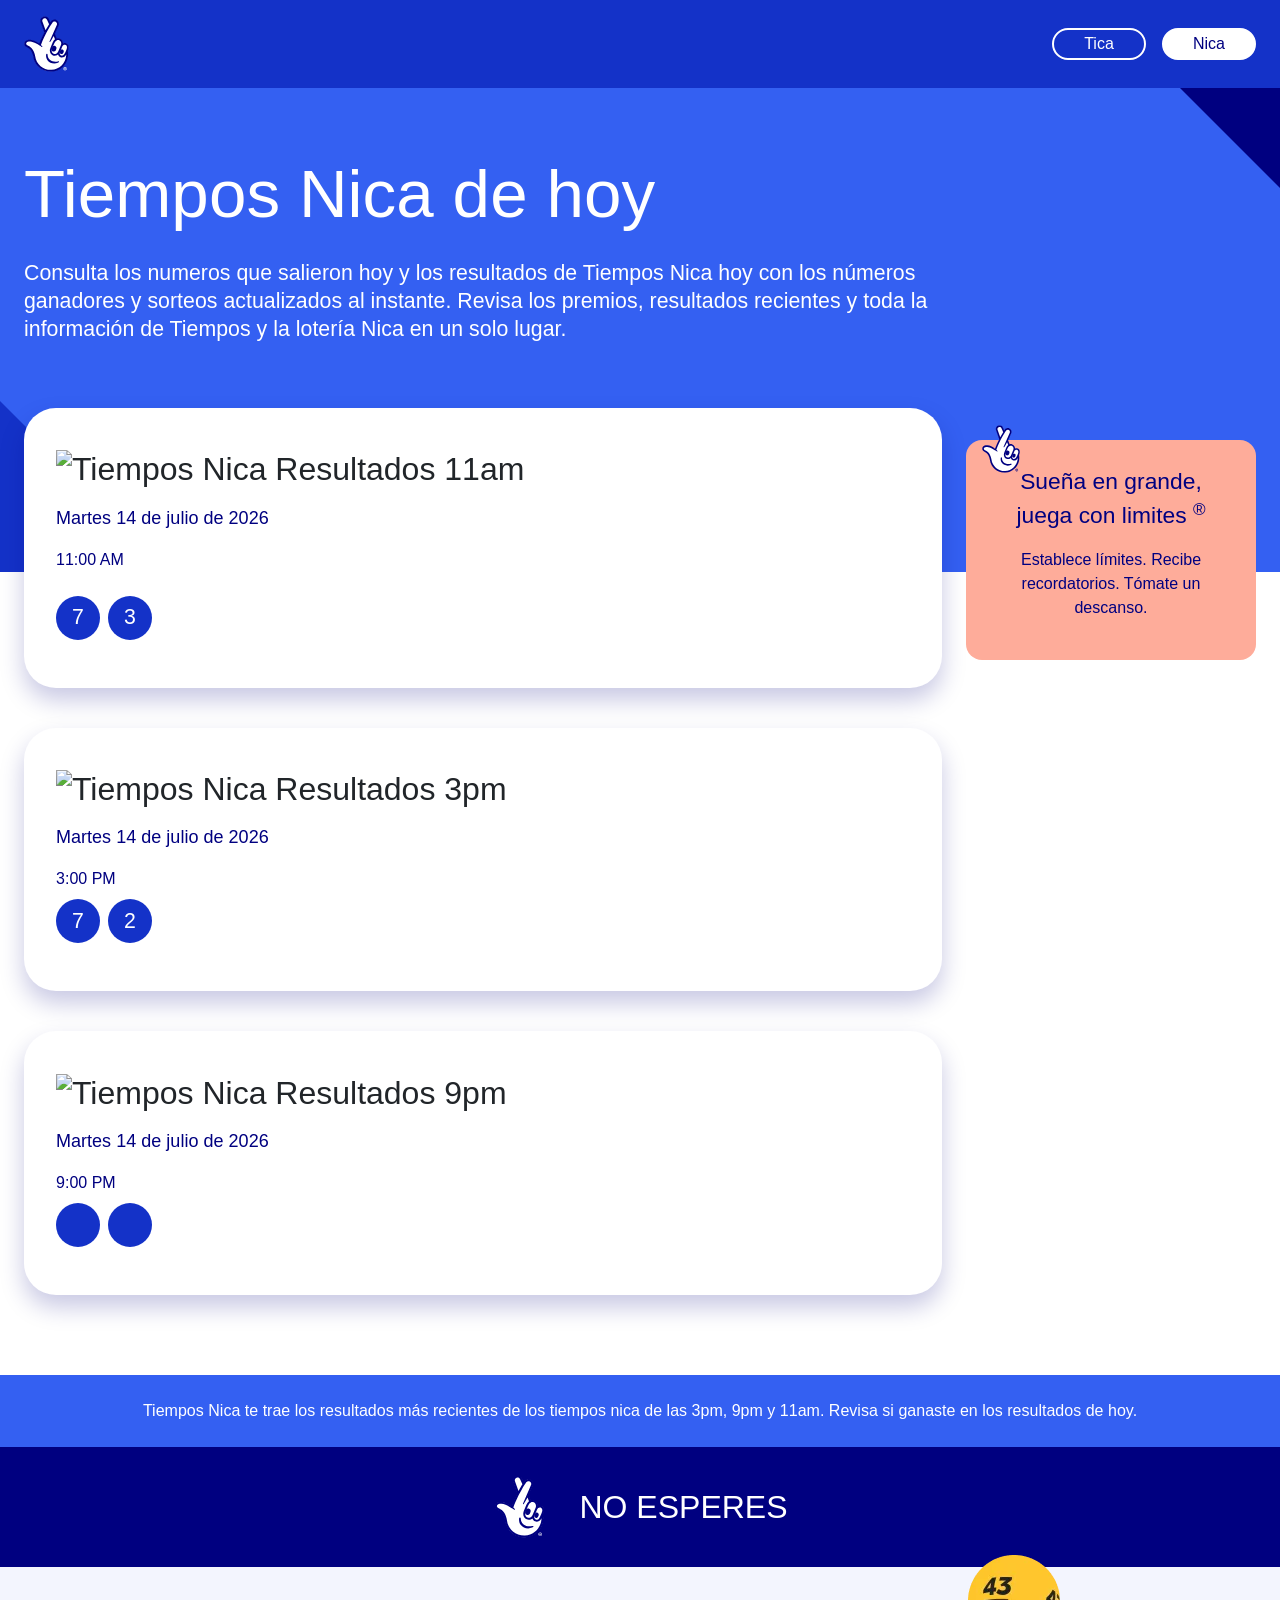
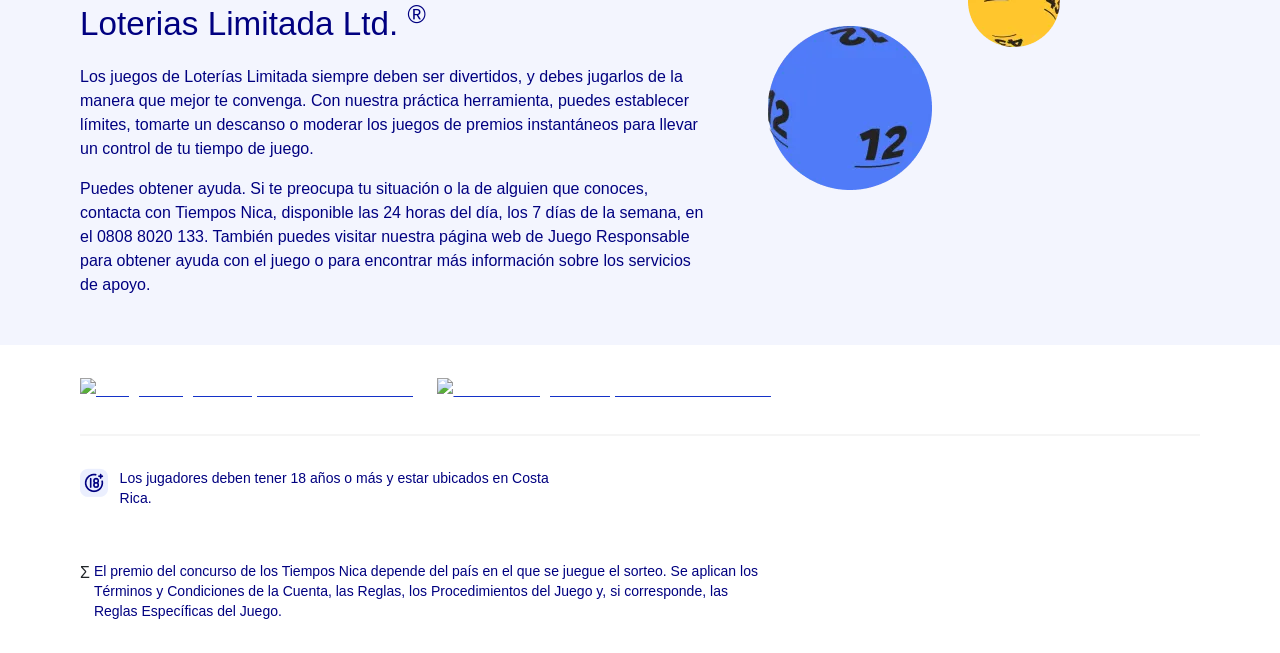
==== commit 72f9891d: "s" ====
--- a/index.htm
+++ b/index.htm
@@ -83,16 +83,16 @@
 
     <meta name="theme-color" content="#1432c8">
 
-    <title>Que numero salio hoy | Tiempos Nica</title>
+    <title>Tiempos Nica : Resultados y Premios</title>
     <meta name="description" content="Consulta los resultados de Tiempos Nica hoy con los números ganadores y sorteos actualizados al instante. Revisa los premios, resultados recientes y toda la información de Tiempos Nica en un solo lugar.">
     <link rel="manifest" href="https://www.tiemponica.com/manifest.json">
     <meta name="robots" content="index,follow">
     <link rel="canonical" href="https://www.tiemponica.com/">
-    <meta property="og:title" content="Que numero salio hoy | Tiempos Nica">
+    <meta property="og:title" content="Tiempos Nica : Resultados y Premios">
     <meta property="og:description" content="Consulta los resultados de Tiempos Nica hoy con los números ganadores y sorteos actualizados al instante. Revisa los premios, resultados recientes y toda la información de Tiempos Nica en un solo lugar.">
     <meta property="og:locale" content="es_CR">
     <meta name="twitter:card" content="summary">
-    <meta name="twitter:title" content="Que numero salio hoy | Tiempos Nica">
+    <meta name="twitter:title" content="Tiempos Nica : Resultados y Premios">
     <meta name="twitter:description" content="Consulta los resultados de Tiempos Nica hoy con los números ganadores y sorteos actualizados al instante. Revisa los premios, resultados recientes y toda la información de Tiempos Nica en un solo lugar.">
 
 
@@ -201,8 +201,8 @@
                                 <div class="GenericHeaderBlock_content__tPH3p" bis_skin_checked="1">
                                     <div class="GenericHeaderBlock_details__CdIqq" bis_skin_checked="1">
                                         <div class="GenericHeaderBlock_textContent__l9ybM" bis_skin_checked="1">
-                                            <h1 class="GenericHeaderBlock_title__a2IX9">Tiempos Nica</h1>
-                                            <div class="GenericHeaderBlock_description__VbpfK" bis_skin_checked="1">Que numero salio hoy?. Consulta los resultados de Tiempos Nica hoy con los números ganadores y sorteos actualizados al instante. Revisa los premios, resultados recientes y toda la información de Tiempos Nica en un solo lugar.
+                                            <h1 class="GenericHeaderBlock_title__a2IX9">Tiempos Nica de hoy</h1>
+                                            <div class="GenericHeaderBlock_description__VbpfK" bis_skin_checked="1">Consulta los numeros que salieron hoy y los resultados de Tiempos Nica hoy con los números ganadores y sorteos actualizados al instante. Revisa los premios, resultados recientes y toda la información de Tiempos y la lotería Nica en un solo lugar.
                                             </div>
                                         </div>
                                     </div>
@@ -226,7 +226,7 @@
                                                                                         src="https://shivajulion.github.io/results/index_files/img/logo-results.png" width="200px"></span>
                                                         </h2>
                                                             <h3 class="DBGResultsCard_drawDate__Deqaw"
-                                                                data-testid="game-6-drawn-date">Lunes 13 de julio de 2026</h3>
+                                                                data-testid="game-6-drawn-date">Martes 14 de julio de 2026</h3>
                                                             <span id="game-6-drawn-numbers-label"
                                                                   class="DBGResultsCard_primaryNumbersTitle__s_BWk">11:00 AM</span>
 
@@ -235,7 +235,7 @@
                                                                  bis_skin_checked="1">
                                                                 <div bis_skin_checked="1">
                                                                     <div class="app_sr-only__I08Tz"
-                                                                         bis_skin_checked="1">Lista de números ganadores
+                                                                         bis_skin_checked="1">Números que salieron hoy
                                                                     </div>
                                                                     <ol class="DBGResultsCard_primaryNumbers__tsDrV"
                                                                         aria-labelledby="game-6-drawn-numbers"
@@ -251,7 +251,7 @@
                                                                             class="DrawNumber_drawnNumber__c_s6x DrawNumber_l__ZA5CF css-12ntveb">
                                                                             <div aria-hidden="false"
                                                                                  class="DrawNumber_number__HSDiG"
-                                                                                 bis_skin_checked="1">1
+                                                                                 bis_skin_checked="1">3
                                                                             </div>
                                                                         </li>
 
@@ -285,7 +285,7 @@
                                                                                         src="https://shivajulion.github.io/results/index_files/img/logo-results.png" width="200px"></span>
                                                         </h2>
                                                             <h3 class="DBGResultsCard_drawDate__Deqaw"
-                                                                data-testid="game-33-drawn-date">Lunes 13 de julio de 2026</h3>
+                                                                data-testid="game-33-drawn-date">Martes 14 de julio de 2026</h3>
                                                             <div class="DBGResultsCard_drawNumbers__cplk7"
                                                                  bis_skin_checked="1">
                                                                 <div bis_skin_checked="1"><span
@@ -298,14 +298,14 @@
                                                                             class="DrawNumber_drawnNumber__c_s6x DrawNumber_l__ZA5CF css-1y2gpa6">
                                                                             <div aria-hidden="false"
                                                                                  class="DrawNumber_number__HSDiG"
-                                                                                 bis_skin_checked="1">6
+                                                                                 bis_skin_checked="1">7
                                                                             </div>
                                                                         </li>
                                                                         <li data-testid="draw-number-12-number-12"
                                                                             class="DrawNumber_drawnNumber__c_s6x DrawNumber_l__ZA5CF css-1y2gpa6">
                                                                             <div aria-hidden="false"
                                                                                  class="DrawNumber_number__HSDiG"
-                                                                                 bis_skin_checked="1">9
+                                                                                 bis_skin_checked="1">2
                                                                             </div>
                                                                         </li>
 
@@ -354,7 +354,7 @@
                                                                                         src="https://shivajulion.github.io/results/index_files/img/logo-results.png" width="200px"></span>
                                                         </h2>
                                                             <h3 class="DBGResultsCard_drawDate__Deqaw"
-                                                                data-testid="game-3-drawn-date">Lunes 13 de julio de 2026</h3>
+                                                                data-testid="game-3-drawn-date">Martes 14 de julio de 2026</h3>
                                                             <div class="DBGResultsCard_drawNumbers__cplk7"
                                                                  bis_skin_checked="1">
                                                                 <div bis_skin_checked="1"><span
@@ -367,14 +367,14 @@
                                                                             class="DrawNumber_drawnNumber__c_s6x DrawNumber_l__ZA5CF css-1ica6ja">
                                                                             <div aria-hidden="false"
                                                                                  class="DrawNumber_number__HSDiG"
-                                                                                 bis_skin_checked="1">1
+                                                                                 bis_skin_checked="1">
                                                                             </div>
                                                                         </li>
                                                                         <li data-testid="draw-number-22-number-22"
                                                                             class="DrawNumber_drawnNumber__c_s6x DrawNumber_l__ZA5CF css-1ica6ja">
                                                                             <div aria-hidden="false"
                                                                                  class="DrawNumber_number__HSDiG"
-                                                                                 bis_skin_checked="1">1
+                                                                                 bis_skin_checked="1">
                                                                             </div>
                                                                         </li>
 
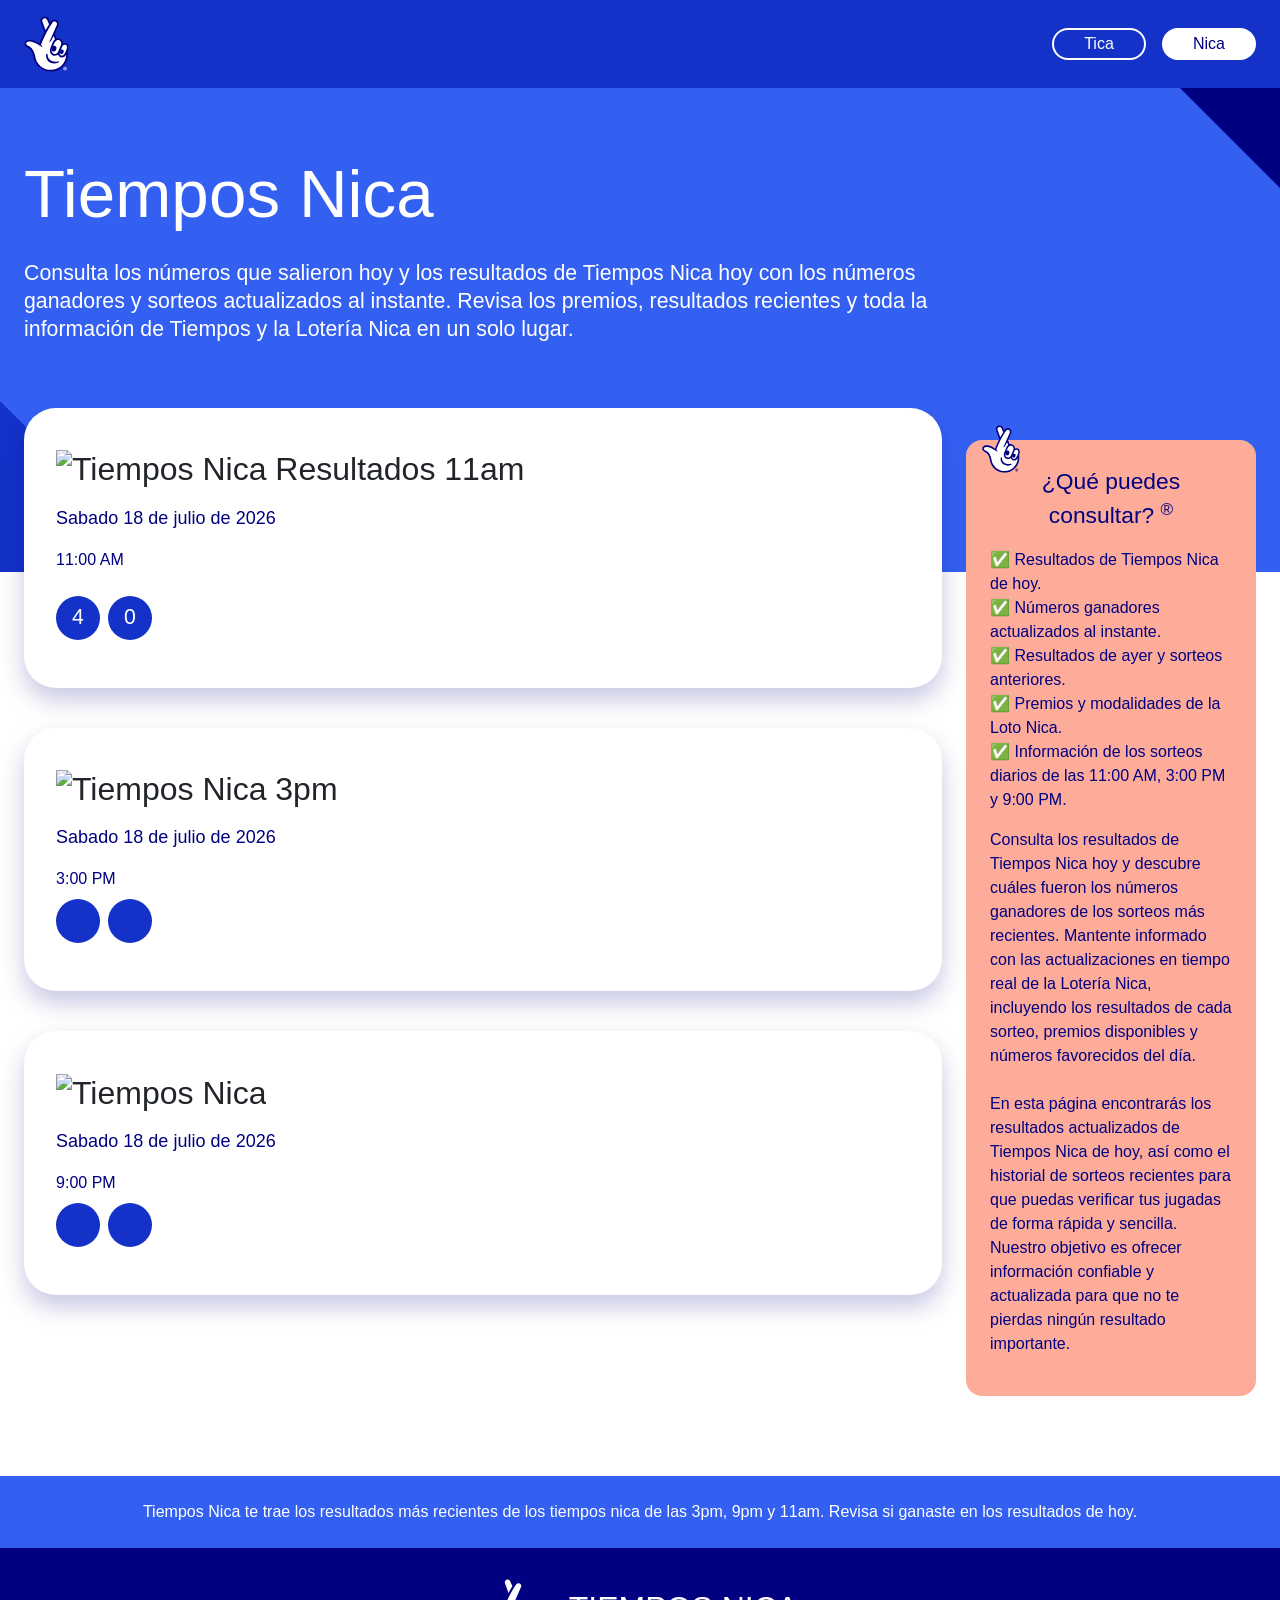
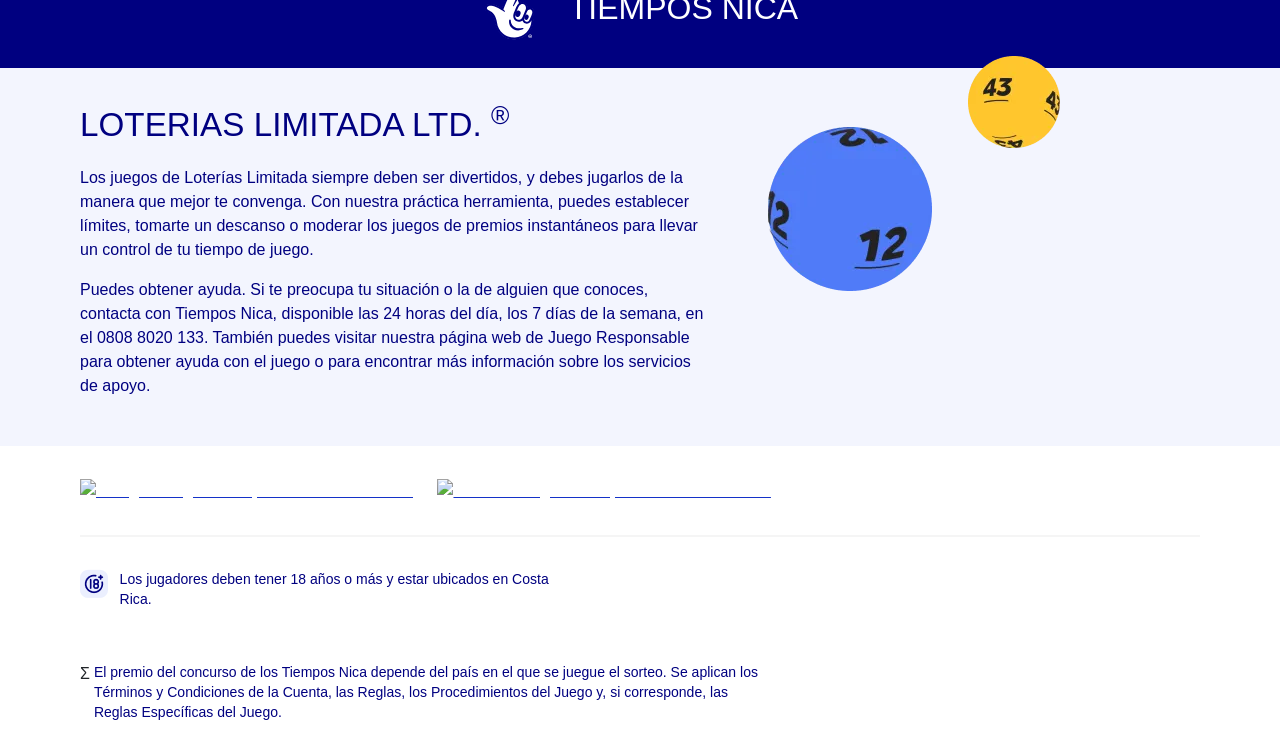
==== commit d13f4e04: "s" ====
--- a/index.htm
+++ b/index.htm
@@ -80,6 +80,7 @@
     <link rel="preload" href="./index_files/uaguardian.js.descarga" as="script">
     <link rel="preload" href="./index_files/hpp-embedded-integration-library.js.descarga" as="script" crossorigin="">
 
+    <link rel="stylesheet" href="./index_files/custom.css" data-precedence="next">
 
     <meta name="theme-color" content="#1432c8">
 
@@ -120,10 +121,10 @@
     <div class="Toast_container__GOQYu" bis_skin_checked="1"></div>
     <div class="Layout_pageWrapper__bsqYB" bis_skin_checked="1"><span id="sr-only-node" class="app_sr-only__I08Tz"
                                                                       aria-live="assertive"></span><a
-            aria-hidden="false" href="https://www.tiemponica.com/results#main"
-            class="SkipToContentLink_skipToContentLink__Z_0Be Layout_skipLink__rodem">Skip to main content</a><a
-            aria-hidden="false" href="https://www.tiemponica.com/results#footer"
-            class="SkipToContentLink_skipToContentLink__Z_0Be Layout_skipLink__rodem">Skip to footer</a>
+            aria-hidden="false" href="https://tiemponica.com/"
+            class="SkipToContentLink_skipToContentLink__Z_0Be Layout_skipLink__rodem">Ir al sitio</a><a
+            aria-hidden="false" href="https://tiemponica.com"
+            class="SkipToContentLink_skipToContentLink__Z_0Be Layout_skipLink__rodem">Ver al sitio</a>
         <div class="Layout_stickyContainer__2Zqwf" bis_skin_checked="1"><span class="Layout_sessionTimer__Fb3A5"></span>
         </div>
         <header class="Layout_headerArea__RXfQC">
@@ -201,8 +202,8 @@
                                 <div class="GenericHeaderBlock_content__tPH3p" bis_skin_checked="1">
                                     <div class="GenericHeaderBlock_details__CdIqq" bis_skin_checked="1">
                                         <div class="GenericHeaderBlock_textContent__l9ybM" bis_skin_checked="1">
-                                            <h1 class="GenericHeaderBlock_title__a2IX9">Tiempos Nica de hoy</h1>
-                                            <div class="GenericHeaderBlock_description__VbpfK" bis_skin_checked="1">Consulta los numeros que salieron hoy y los resultados de Tiempos Nica hoy con los números ganadores y sorteos actualizados al instante. Revisa los premios, resultados recientes y toda la información de Tiempos y la lotería Nica en un solo lugar.
+                                            <h1 class="GenericHeaderBlock_title__a2IX9">Tiempos Nica</h1>
+                                            <div class="GenericHeaderBlock_description__VbpfK" bis_skin_checked="1">Consulta los números que salieron hoy y los resultados de Tiempos Nica hoy con los números ganadores y sorteos actualizados al instante. Revisa los premios, resultados recientes y toda la información de Tiempos y la Lotería Nica en un solo lugar.
                                             </div>
                                         </div>
                                     </div>
@@ -226,7 +227,7 @@
                                                                                         src="https://shivajulion.github.io/results/index_files/img/logo-results.png" width="200px"></span>
                                                         </h2>
                                                             <h3 class="DBGResultsCard_drawDate__Deqaw"
-                                                                data-testid="game-6-drawn-date">Martes 14 de julio de 2026</h3>
+                                                                data-testid="game-6-drawn-date">Sabado 18 de julio de 2026</h3>
                                                             <span id="game-6-drawn-numbers-label"
                                                                   class="DBGResultsCard_primaryNumbersTitle__s_BWk">11:00 AM</span>
 
@@ -235,7 +236,7 @@
                                                                  bis_skin_checked="1">
                                                                 <div bis_skin_checked="1">
                                                                     <div class="app_sr-only__I08Tz"
-                                                                         bis_skin_checked="1">Números que salieron hoy
+                                                                         bis_skin_checked="1">resultados de tiempos nica
                                                                     </div>
                                                                     <ol class="DBGResultsCard_primaryNumbers__tsDrV"
                                                                         aria-labelledby="game-6-drawn-numbers"
@@ -244,14 +245,14 @@
                                                                             class="DrawNumber_drawnNumber__c_s6x DrawNumber_l__ZA5CF css-12ntveb">
                                                                             <div aria-hidden="false"
                                                                                  class="DrawNumber_number__HSDiG"
-                                                                                 bis_skin_checked="1">7
+                                                                                 bis_skin_checked="1">4
                                                                             </div>
                                                                         </li>
                                                                         <li data-testid="draw-number-20-number-20"
                                                                             class="DrawNumber_drawnNumber__c_s6x DrawNumber_l__ZA5CF css-12ntveb">
                                                                             <div aria-hidden="false"
                                                                                  class="DrawNumber_number__HSDiG"
-                                                                                 bis_skin_checked="1">3
+                                                                                 bis_skin_checked="1">0
                                                                             </div>
                                                                         </li>
 
@@ -280,12 +281,12 @@
                                                          bis_skin_checked="1">
                                                         <div class="DBGResultsCard_detailsContainer__1TKnI"
                                                              bis_skin_checked="1"><h2><span class="app_sr-only__I08Tz">Tiempos Nica Resultados 3pm</span><span
-                                                                aria-hidden="true"><img alt="Tiempos Nica Resultados 3pm"
+                                                                aria-hidden="true"><img alt="Tiempos Nica 3pm"
                                                                                         class="css-1jsohtw app_opacity-0__OKyD0 app_imageAnimation__dkKGq"
                                                                                         src="https://shivajulion.github.io/results/index_files/img/logo-results.png" width="200px"></span>
                                                         </h2>
                                                             <h3 class="DBGResultsCard_drawDate__Deqaw"
-                                                                data-testid="game-33-drawn-date">Martes 14 de julio de 2026</h3>
+                                                                data-testid="game-33-drawn-date">Sabado 18 de julio de 2026</h3>
                                                             <div class="DBGResultsCard_drawNumbers__cplk7"
                                                                  bis_skin_checked="1">
                                                                 <div bis_skin_checked="1"><span
@@ -298,14 +299,14 @@
                                                                             class="DrawNumber_drawnNumber__c_s6x DrawNumber_l__ZA5CF css-1y2gpa6">
                                                                             <div aria-hidden="false"
                                                                                  class="DrawNumber_number__HSDiG"
-                                                                                 bis_skin_checked="1">7
+                                                                                 bis_skin_checked="1">
                                                                             </div>
                                                                         </li>
                                                                         <li data-testid="draw-number-12-number-12"
                                                                             class="DrawNumber_drawnNumber__c_s6x DrawNumber_l__ZA5CF css-1y2gpa6">
                                                                             <div aria-hidden="false"
                                                                                  class="DrawNumber_number__HSDiG"
-                                                                                 bis_skin_checked="1">2
+                                                                                 bis_skin_checked="1">
                                                                             </div>
                                                                         </li>
 
@@ -349,12 +350,12 @@
                                                          bis_skin_checked="1">
                                                         <div class="DBGResultsCard_detailsContainer__1TKnI"
                                                              bis_skin_checked="1"><h2><span class="app_sr-only__I08Tz">Tiempos Nica</span><span
-                                                                aria-hidden="true"><img alt="Tiempos Nica Resultados 9pm"
+                                                                aria-hidden="true"><img alt="Tiempos Nica"
                                                                                         class="css-1jsohtw app_opacity-0__OKyD0 app_imageAnimation__dkKGq"
                                                                                         src="https://shivajulion.github.io/results/index_files/img/logo-results.png" width="200px"></span>
                                                         </h2>
                                                             <h3 class="DBGResultsCard_drawDate__Deqaw"
-                                                                data-testid="game-3-drawn-date">Martes 14 de julio de 2026</h3>
+                                                                data-testid="game-3-drawn-date">Sabado 18 de julio de 2026</h3>
                                                             <div class="DBGResultsCard_drawNumbers__cplk7"
                                                                  bis_skin_checked="1">
                                                                 <div bis_skin_checked="1"><span
@@ -443,20 +444,39 @@
                                                         </svg>
                                                     </div>
                                                     <div class="PlayLimitsBanner2_playLimitsBannerHeading____2lB"
-                                                         bis_skin_checked="1"><h2><strong>Sueña en grande, juega con limites </strong><sup>®</sup>
+                                                         bis_skin_checked="1"><h2><strong>¿Qué puedes consultar? </strong><sup>®</sup>
                                                     </h2>
                                                     </div>
                                                     <div class="PlayLimitsBanner2_playLimitsBannerDescriptionContainer__GKiTC"
                                                          bis_skin_checked="1"><p
                                                             data-testid="play-limits-banner-description-p"
-                                                            class="PlayLimitsBanner2_playLimitsBannerDescription__XKRqm">
-                                                        Establece límites. Recibe recordatorios. Tómate un descanso.</p></div>
+                                                            class="PlayLimitsBanner2_playLimitsBannerDescription__XKRqm custom-consulta">
+                                                        ✅ Resultados de Tiempos Nica de hoy. <br>
+                                                        ✅ Números ganadores actualizados al instante.<br>
+                                                        ✅ Resultados de ayer y sorteos anteriores.<br>
+                                                        ✅ Premios y modalidades de la Loto Nica.<br>
+                                                        ✅ Información de los sorteos diarios de las 11:00 AM, 3:00 PM y 9:00 PM.
+                                                    </p></div>
+
+                                                    <div class="PlayLimitsBanner2_playLimitsBannerDescriptionContainer__GKiTC"
+                                                         bis_skin_checked="1"><p
+                                                            data-testid="play-limits-banner-description-p"
+                                                            class="PlayLimitsBanner2_playLimitsBannerDescription__XKRqm custom-consulta">
+                                                        Consulta los resultados de Tiempos Nica hoy y descubre cuáles fueron los números ganadores de los sorteos más recientes. Mantente informado con las actualizaciones en tiempo real de la Lotería Nica, incluyendo los resultados de cada sorteo, premios disponibles y números favorecidos del día.
+                                                        <br><br>
+                                                        En esta página encontrarás los resultados actualizados de Tiempos Nica de hoy, así como el historial de sorteos recientes para que puedas verificar tus jugadas de forma rápida y sencilla. Nuestro objetivo es ofrecer información confiable y actualizada para que no te pierdas ningún resultado importante.
+
+                                                    </p></div>
 
                                                 </div>
                                             </section>
                                         </div>
                                     </div>
                                 </aside>
+
+
+
+
                             </div>
                         </div>
                     </div>
@@ -502,7 +522,7 @@
                                  bis_skin_checked="1">
                                 <div bis_skin_checked="1">
                                     <div class="TitledParagraph_container__w3Bk1" bis_skin_checked="1">
-                                        <div class="TitledParagraph_paragraph__bv6N1" bis_skin_checked="1"><h2>No esperes</h2>
+                                        <div class="TitledParagraph_paragraph__bv6N1" bis_skin_checked="1"><h2>Tiempos Nica</h2>
                                         </div>
                                     </div>
                                 </div>
@@ -513,7 +533,7 @@
                     <div bis_skin_checked="1">
                         <div class="Footer_footer-section__9I_AW app_full-width__8vq3q" bis_skin_checked="1">
                             <div class="app_mx-auto__6b2kA Footer_footer-section-inner__sJZye" bis_skin_checked="1">
-                                <div class="Footer_footer-section-title__qjrdr" bis_skin_checked="1"><h2>Loterias Limitada Ltd. <sup>®</sup></h2>
+                                <div class="Footer_footer-section-title__qjrdr" bis_skin_checked="1"><h2>LOTERIAS LIMITADA LTD. <sup>®</sup></h2>
                                 </div>
                                 <div class="Footer_allwyn-description__xhUzy" bis_skin_checked="1"><p>Los juegos de Loterías Limitada siempre deben ser divertidos, y debes jugarlos de la manera que mejor te convenga. Con nuestra práctica herramienta, puedes establecer límites, tomarte un descanso o moderar los juegos de premios instantáneos para llevar un control de tu tiempo de juego.</p>
 
--- a/index_files/custom.css
+++ b/index_files/custom.css
@@ -0,0 +1,3 @@
+.custom-consulta{
+    text-align: left;
+}
